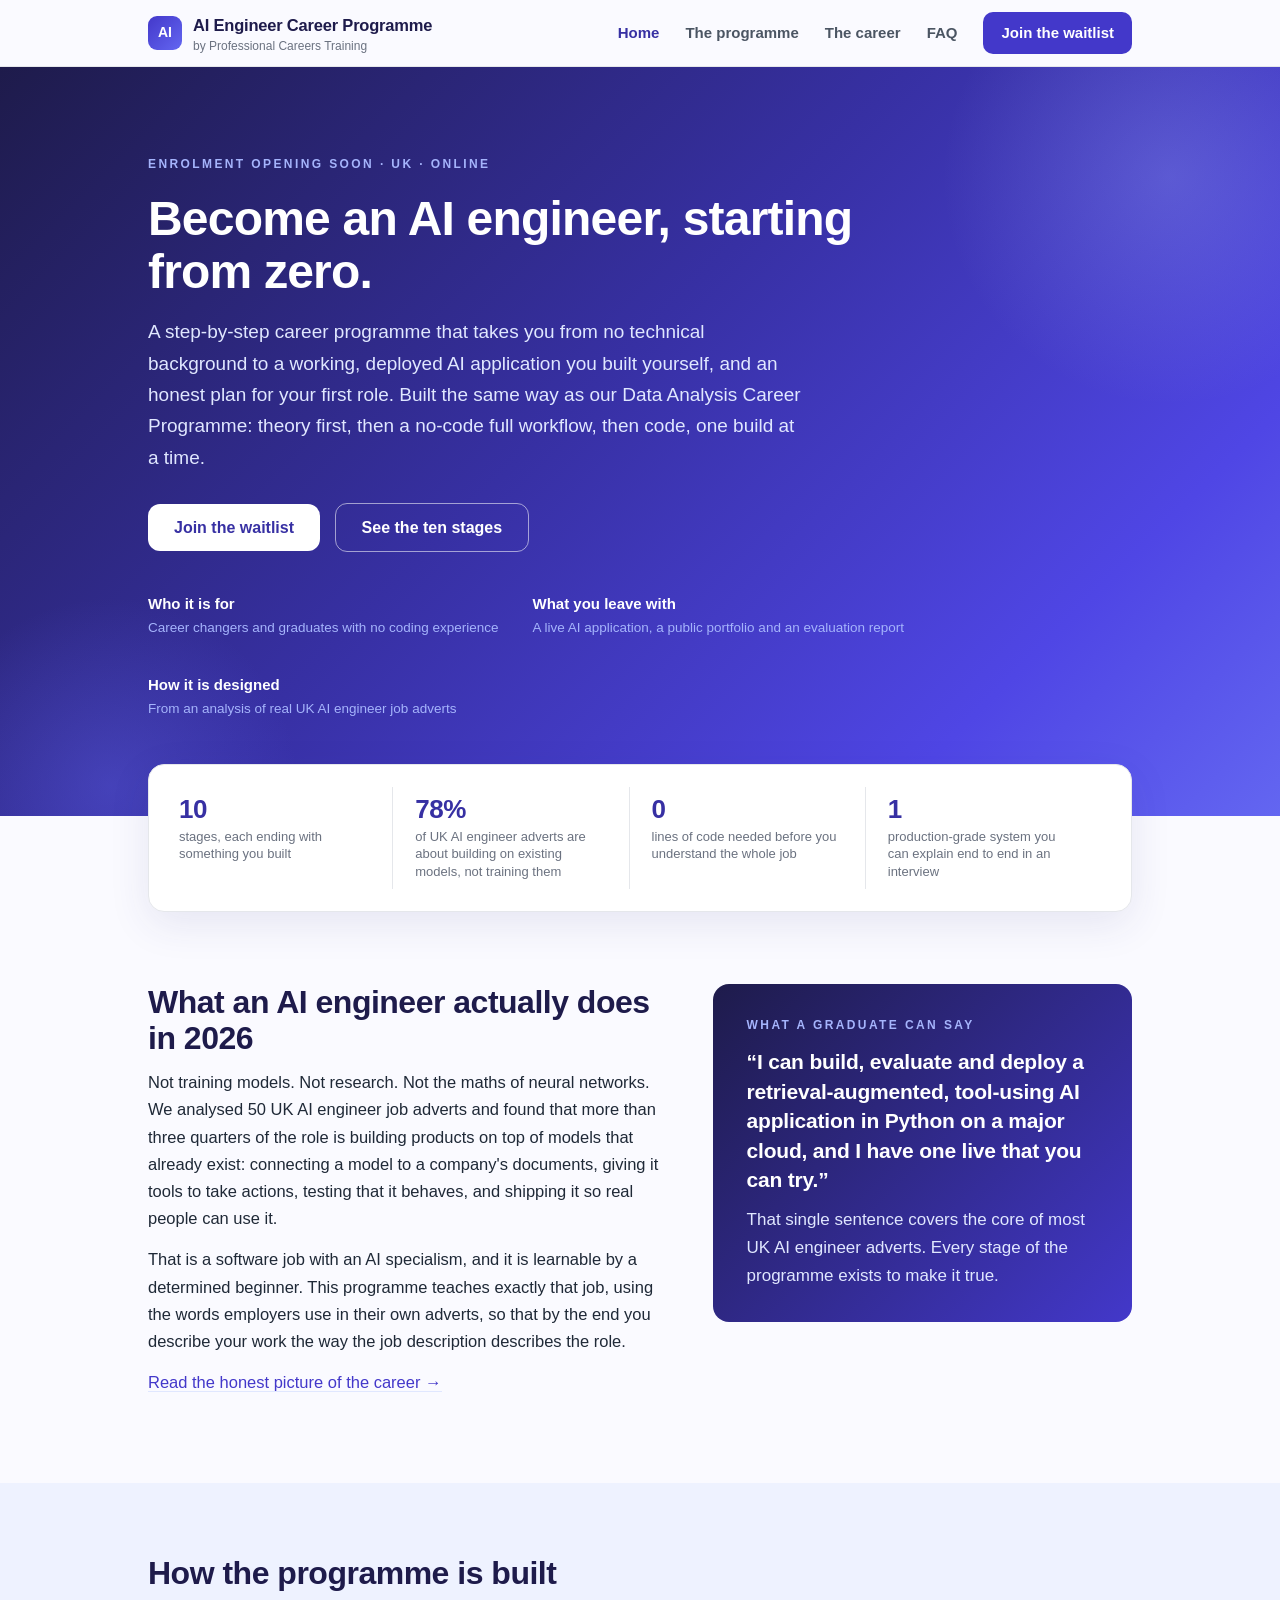
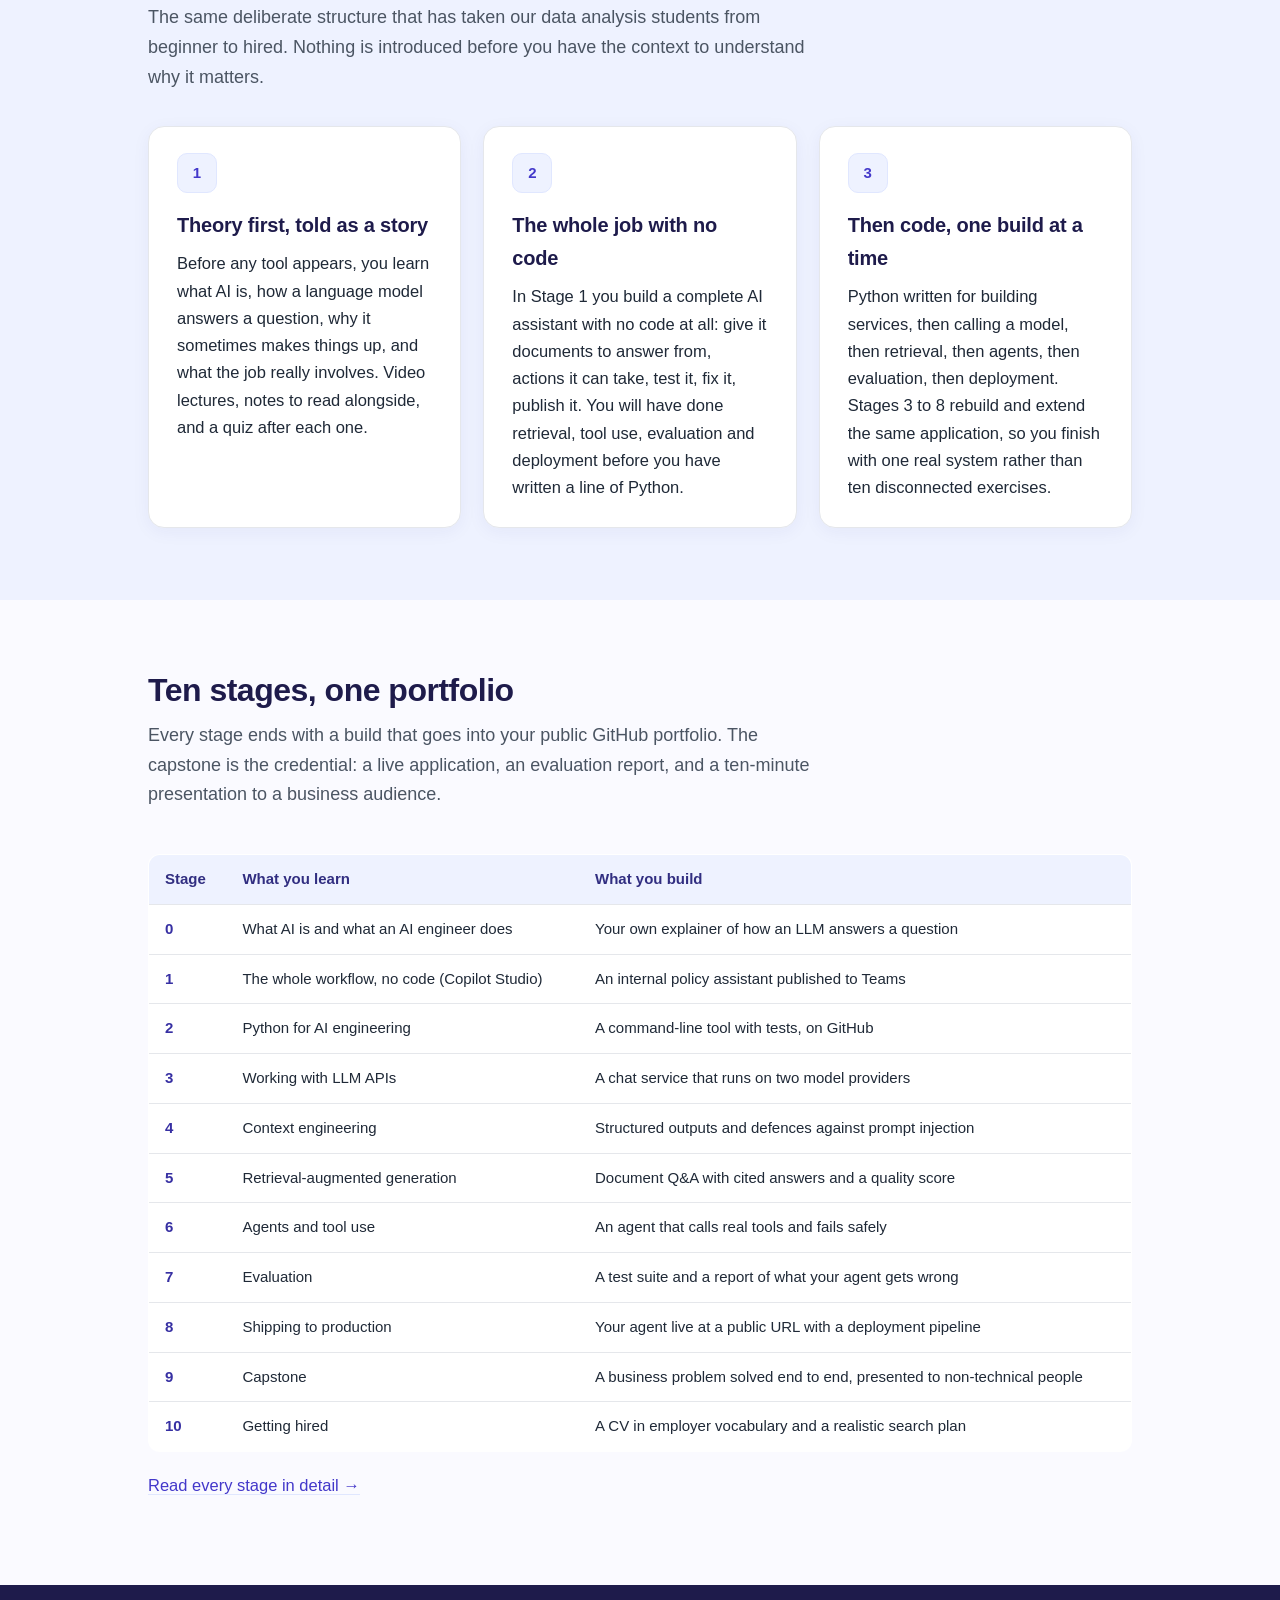
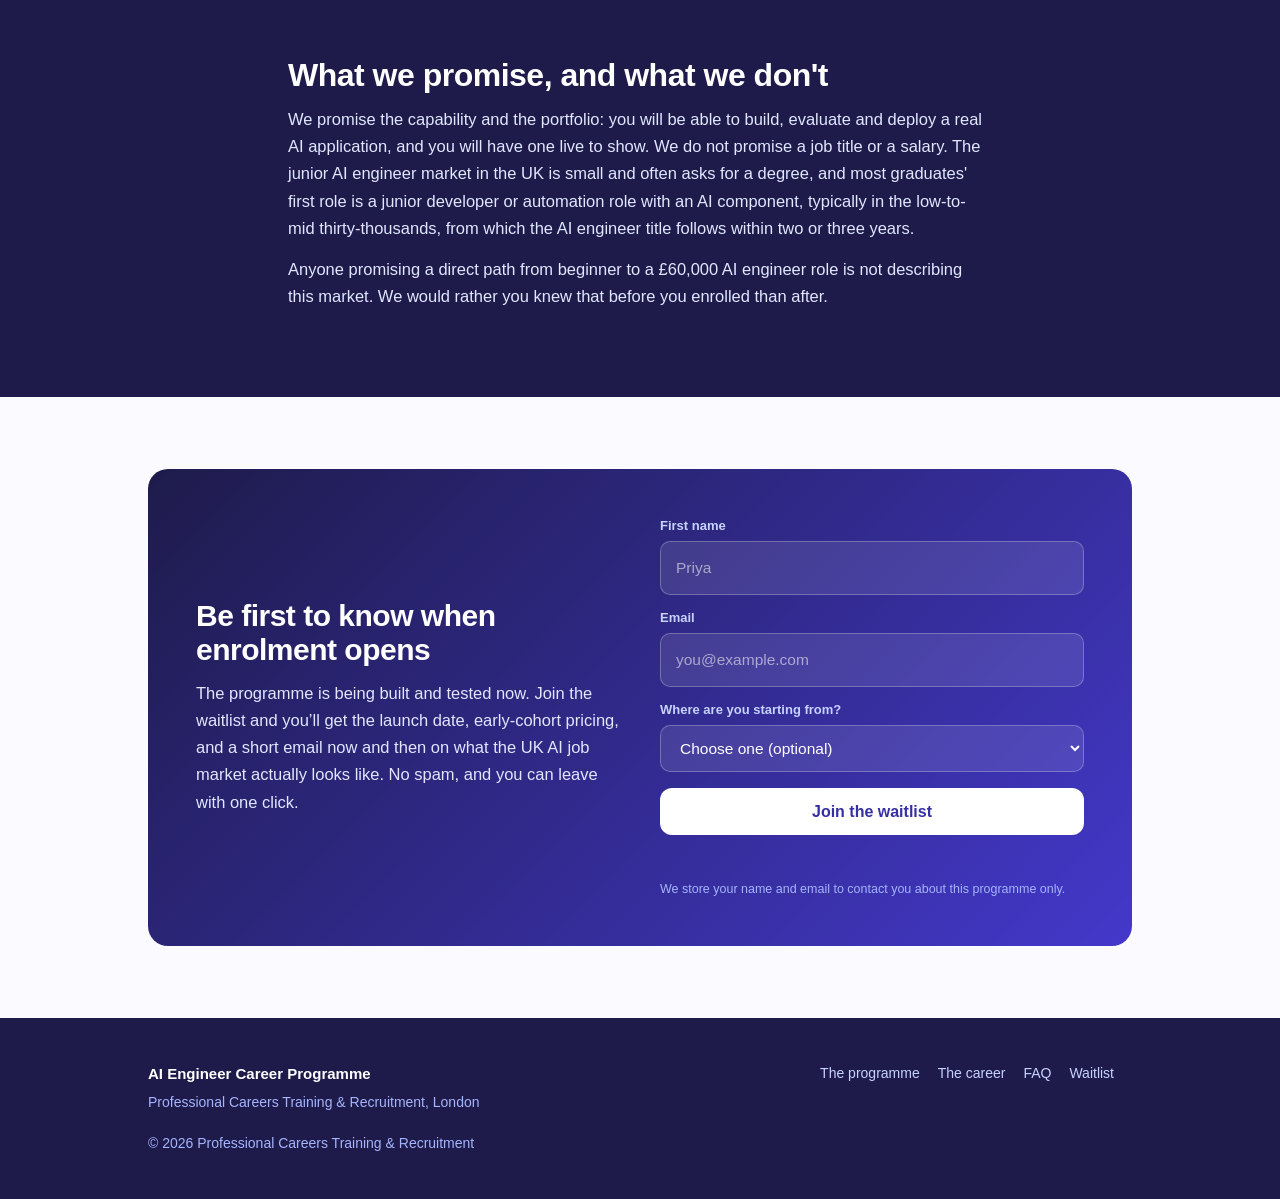
==== index.html @ 94e8b1e7 "Add files via upload" ====
<!DOCTYPE html>
<html lang="en-GB">
<head>
<meta charset="UTF-8">
<meta name="viewport" content="width=device-width, initial-scale=1.0">
<title>AI Engineer Career Programme — from complete beginner to a first AI engineering role</title>
<meta name="description" content="A UK career-change programme that takes you from no technical background to building, evaluating and deploying real AI applications, with honest guidance on landing a first role.">
<meta property="og:title" content="AI Engineer Career Programme — from complete beginner to a first AI engineering role">
<meta property="og:description" content="A UK career-change programme that takes you from no technical background to building, evaluating and deploying real AI applications, with honest guidance on landing a first role.">
<meta property="og:type" content="website">
<link rel="icon" href="/favicon.svg" type="image/svg+xml">
<link rel="stylesheet" href="/styles.css">
</head>
<body>
<header class="nav"><div class="wrap">
  <a class="brand" href="/">
    <span class="mark">AI</span>
    <span>AI Engineer Career Programme<small>by Professional Careers Training</small></span>
  </a>
  <button class="menu-btn" aria-expanded="false" aria-controls="nav-links">Menu</button>
  <nav class="links" id="nav-links">
    <a href="/" aria-current="page">Home</a>
    <a href="/programme" >The programme</a>
    <a href="/career" >The career</a>
    <a href="/faq" >FAQ</a>
    <a class="cta" href="/#waitlist">Join the waitlist</a>
  </nav>
</div></header>

<div class="cover"><div class="wrap">
  <div class="kicker">Enrolment opening soon &middot; UK &middot; Online</div>
  <h1>Become an AI engineer, starting from zero.</h1>
  <p class="sub">A step-by-step career programme that takes you from no technical background to a working, deployed AI application you built yourself, and an honest plan for your first role. Built the same way as our Data Analysis Career Programme: theory first, then a no-code full workflow, then code, one build at a time.</p>
  <a class="btn" href="#waitlist">Join the waitlist</a>
  <a class="btn ghost" href="/programme">See the ten stages</a>
  <div class="meta">
    <div><b>Who it is for</b>Career changers and graduates with no coding experience</div>
    <div><b>What you leave with</b>A live AI application, a public portfolio and an evaluation report</div>
    <div><b>How it is designed</b>From an analysis of real UK AI engineer job adverts</div>
  </div>
</div></div>

<div class="wrap">
  <div class="strip">
    <div class="cell"><div class="v">10</div><div class="l">stages, each ending with something you built</div></div>
    <div class="cell"><div class="v">78%</div><div class="l">of UK AI engineer adverts are about building on existing models, not training them</div></div>
    <div class="cell"><div class="v">0</div><div class="l">lines of code needed before you understand the whole job</div></div>
    <div class="cell"><div class="v">1</div><div class="l">production-grade system you can explain end to end in an interview</div></div>
  </div>
</div>

<section><div class="wrap">
  <div class="split">
    <div>
      <h2>What an AI engineer actually does in 2026</h2>
      <p>Not training models. Not research. Not the maths of neural networks. We analysed 50 UK AI engineer job adverts and found that more than three quarters of the role is building products on top of models that already exist: connecting a model to a company's documents, giving it tools to take actions, testing that it behaves, and shipping it so real people can use it.</p>
      <p>That is a software job with an AI specialism, and it is learnable by a determined beginner. This programme teaches exactly that job, using the words employers use in their own adverts, so that by the end you describe your work the way the job description describes the role.</p>
      <p><a href="/career">Read the honest picture of the career &rarr;</a></p>
    </div>
    <div class="quote">
      <div class="vt">What a graduate can say</div>
      <p class="big">&ldquo;I can build, evaluate and deploy a retrieval-augmented, tool-using AI application in Python on a major cloud, and I have one live that you can try.&rdquo;</p>
      <p>That single sentence covers the core of most UK AI engineer adverts. Every stage of the programme exists to make it true.</p>
    </div>
  </div>
</div></section>

<section class="tint"><div class="wrap">
  <h2>How the programme is built</h2>
  <p class="lede">The same deliberate structure that has taken our data analysis students from beginner to hired. Nothing is introduced before you have the context to understand why it matters.</p>
  <div class="grid c3">
    <div class="card"><div class="ic">1</div><h3>Theory first, told as a story</h3><p>Before any tool appears, you learn what AI is, how a language model answers a question, why it sometimes makes things up, and what the job really involves. Video lectures, notes to read alongside, and a quiz after each one.</p></div>
    <div class="card"><div class="ic">2</div><h3>The whole job with no code</h3><p>In Stage 1 you build a complete AI assistant with no code at all: give it documents to answer from, actions it can take, test it, fix it, publish it. You will have done retrieval, tool use, evaluation and deployment before you have written a line of Python.</p></div>
    <div class="card"><div class="ic">3</div><h3>Then code, one build at a time</h3><p>Python written for building services, then calling a model, then retrieval, then agents, then evaluation, then deployment. Stages 3 to 8 rebuild and extend the same application, so you finish with one real system rather than ten disconnected exercises.</p></div>
  </div>
</div></section>

<section><div class="wrap">
  <h2>Ten stages, one portfolio</h2>
  <p class="lede">Every stage ends with a build that goes into your public GitHub portfolio. The capstone is the credential: a live application, an evaluation report, and a ten-minute presentation to a business audience.</p>
  <div class="tablewrap"><table>
    <tr><th>Stage</th><th>What you learn</th><th>What you build</th></tr>
    <tr><td class="pct">0</td><td>What AI is and what an AI engineer does</td><td>Your own explainer of how an LLM answers a question</td></tr>
    <tr><td class="pct">1</td><td>The whole workflow, no code (Copilot Studio)</td><td>An internal policy assistant published to Teams</td></tr>
    <tr><td class="pct">2</td><td>Python for AI engineering</td><td>A command-line tool with tests, on GitHub</td></tr>
    <tr><td class="pct">3</td><td>Working with LLM APIs</td><td>A chat service that runs on two model providers</td></tr>
    <tr><td class="pct">4</td><td>Context engineering</td><td>Structured outputs and defences against prompt injection</td></tr>
    <tr><td class="pct">5</td><td>Retrieval-augmented generation</td><td>Document Q&amp;A with cited answers and a quality score</td></tr>
    <tr><td class="pct">6</td><td>Agents and tool use</td><td>An agent that calls real tools and fails safely</td></tr>
    <tr><td class="pct">7</td><td>Evaluation</td><td>A test suite and a report of what your agent gets wrong</td></tr>
    <tr><td class="pct">8</td><td>Shipping to production</td><td>Your agent live at a public URL with a deployment pipeline</td></tr>
    <tr><td class="pct">9</td><td>Capstone</td><td>A business problem solved end to end, presented to non-technical people</td></tr>
    <tr><td class="pct">10</td><td>Getting hired</td><td>A CV in employer vocabulary and a realistic search plan</td></tr>
  </table></div>
  <p><a href="/programme">Read every stage in detail &rarr;</a></p>
</div></section>

<section class="dark"><div class="wrap narrow">
  <h2>What we promise, and what we don't</h2>
  <p>We promise the capability and the portfolio: you will be able to build, evaluate and deploy a real AI application, and you will have one live to show. We do not promise a job title or a salary. The junior AI engineer market in the UK is small and often asks for a degree, and most graduates' first role is a junior developer or automation role with an AI component, typically in the low-to-mid thirty-thousands, from which the AI engineer title follows within two or three years.</p>
  <p>Anyone promising a direct path from beginner to a &pound;60,000 AI engineer role is not describing this market. We would rather you knew that before you enrolled than after.</p>
</div></section>

<section id="waitlist"><div class="wrap">
  <div class="waitlist">
    <div>
      <h2>Be first to know when enrolment opens</h2>
      <p>The programme is being built and tested now. Join the waitlist and you’ll get the launch date, early-cohort pricing, and a short email now and then on what the UK AI job market actually looks like. No spam, and you can leave with one click.</p>
    </div>
    <form class="form" id="waitlist-form" novalidate>
      <div class="hp" aria-hidden="true"><input type="text" name="website" tabindex="-1" autocomplete="off"></div>
      <div><label for="wl-name">First name</label><input id="wl-name" name="first_name" type="text" placeholder="Priya" autocomplete="given-name" required></div>
      <div><label for="wl-email">Email</label><input id="wl-email" name="email" type="email" placeholder="you@example.com" autocomplete="email" required></div>
      <div><label for="wl-bg">Where are you starting from?</label>
        <select id="wl-bg" name="background">
          <option value="">Choose one (optional)</option>
          <option>No technical background</option>
          <option>Some Excel or data experience</option>
          <option>Data analyst or similar</option>
          <option>Software developer</option>
          <option>Student or recent graduate</option>
          <option>Other</option>
        </select>
      </div>
      <button class="btn" type="submit">Join the waitlist</button>
      <div class="msg" role="status" aria-live="polite"></div>
      <div class="fine">We store your name and email to contact you about this programme only.</div>
    </form>
  </div>
</div></section>
<footer><div class="wrap">
  <div><b>AI Engineer Career Programme</b>Professional Careers Training &amp; Recruitment, London</div>
  <div><a href="/programme">The programme</a><a href="/career">The career</a><a href="/faq">FAQ</a><a href="/#waitlist">Waitlist</a></div>
  <div>&copy; 2026 Professional Careers Training &amp; Recruitment</div>
</div></footer>
<script src="/app.js"></script>
</body>
</html>
---- styles.css ----
:root{
  --indigo-950:#1e1b4b; --indigo-900:#312e81; --indigo-800:#3730a3; --indigo-700:#4338ca;
  --indigo-600:#4f46e5; --indigo-500:#6366f1; --indigo-400:#818cf8; --indigo-300:#a5b4fc;
  --indigo-100:#e0e7ff; --indigo-50:#eef2ff;
  --ink:#1f2937; --ink-soft:#4b5563; --ink-faint:#6b7280;
  --bg:#fafaff; --card:#ffffff; --line:#e5e7eb;
  --amber:#b45309; --amber-bg:#fef3c7; --green:#15803d; --green-bg:#dcfce7; --red:#b91c1c; --red-bg:#fee2e2;
}
*{box-sizing:border-box;margin:0;padding:0}
html{scroll-behavior:smooth;-webkit-text-size-adjust:100%}
body{font-family:'Segoe UI',-apple-system,BlinkMacSystemFont,'Inter',Roboto,Helvetica,Arial,sans-serif;color:var(--ink);background:var(--bg);line-height:1.65;font-size:16.5px}
.wrap{max-width:1040px;margin:0 auto;padding:0 28px}
.narrow{max-width:760px}
a{color:var(--indigo-700);text-decoration:none;border-bottom:1px solid var(--indigo-100)}
a:hover{border-bottom-color:var(--indigo-500)}
:focus-visible{outline:3px solid var(--indigo-400);outline-offset:3px;border-radius:4px}
img{max-width:100%}
p{margin-bottom:14px}
strong{font-weight:700;color:var(--indigo-950)}

/* nav */
.nav{position:sticky;top:0;z-index:20;background:rgba(250,250,255,.92);backdrop-filter:blur(10px);border-bottom:1px solid var(--line)}
.nav .wrap{display:flex;align-items:center;justify-content:space-between;height:66px}
.brand{display:flex;align-items:center;gap:11px;border:none;font-weight:800;color:var(--indigo-950);font-size:16.5px;letter-spacing:-.2px}
.brand .mark{width:34px;height:34px;border-radius:9px;background:linear-gradient(135deg,var(--indigo-700),var(--indigo-500));color:#fff;display:flex;align-items:center;justify-content:center;font-weight:800;font-size:14px;letter-spacing:0}
.brand small{display:block;font-weight:500;color:var(--ink-faint);font-size:12px;letter-spacing:0;line-height:1.2}
.links{display:flex;gap:26px;align-items:center}
.links a{border:none;font-weight:600;font-size:15px;color:var(--ink-soft);padding:6px 0}
.links a:hover,.links a[aria-current]{color:var(--indigo-800)}
.links a.cta{background:var(--indigo-700);color:#fff;padding:9px 18px;border-radius:10px}
.links a.cta:hover{background:var(--indigo-800)}
.menu-btn{display:none;background:none;border:1px solid var(--line);border-radius:8px;padding:8px 10px;font:inherit;font-weight:600;color:var(--indigo-900);cursor:pointer}

/* hero / cover */
.cover{background:linear-gradient(135deg,var(--indigo-950) 0%,var(--indigo-800) 45%,var(--indigo-600) 80%,var(--indigo-500) 100%);color:#fff;padding:88px 0 96px;position:relative;overflow:hidden}
.cover::after{content:"";position:absolute;top:-120px;right:-120px;width:460px;height:460px;border-radius:50%;background:radial-gradient(circle,rgba(165,180,252,.25),transparent 70%)}
.cover::before{content:"";position:absolute;bottom:-160px;left:-80px;width:380px;height:380px;border-radius:50%;background:radial-gradient(circle,rgba(99,102,241,.35),transparent 70%)}
.cover .wrap{position:relative;z-index:1}
.cover .kicker{letter-spacing:.2em;text-transform:uppercase;font-size:12px;color:var(--indigo-300);font-weight:600;margin-bottom:18px}
.cover h1{font-size:48px;line-height:1.1;font-weight:800;max-width:760px;margin-bottom:18px;letter-spacing:-.8px}
.cover .sub{font-size:19px;color:var(--indigo-100);max-width:660px;font-weight:400;margin-bottom:30px}
.cover.short{padding:64px 0 72px}
.cover.short h1{font-size:40px}
.btn{display:inline-block;border:none;font-weight:700;font-size:16px;padding:14px 26px;border-radius:12px;background:#fff;color:var(--indigo-800);cursor:pointer;font-family:inherit;line-height:1.2;transition:transform .12s ease}
.btn:hover{transform:translateY(-1px);border:none}
.btn.primary{background:var(--indigo-700);color:#fff}
.btn.primary:hover{background:var(--indigo-800)}
.btn.ghost{background:transparent;color:#fff;border:1.5px solid rgba(255,255,255,.55);margin-left:10px}
.btn.ghost:hover{border-color:#fff}
.cover .meta{display:flex;gap:34px;flex-wrap:wrap;font-size:13.5px;color:var(--indigo-300);margin-top:40px}
.cover .meta b{color:#fff;font-weight:600;display:block;font-size:15px}

/* stat strip */
.strip{background:var(--card);border:1px solid var(--line);border-radius:16px;padding:22px 30px;margin:-52px auto 0;position:relative;z-index:2;box-shadow:0 12px 40px rgba(49,46,129,.10);display:flex;flex-wrap:wrap}
.strip .cell{padding:8px 22px;border-left:1px solid var(--line);flex:1;min-width:150px}
.strip .cell:first-child{border-left:none;padding-left:0}
.strip .v{font-size:26px;font-weight:800;color:var(--indigo-800);letter-spacing:-.5px;line-height:1.1}
.strip .l{font-size:13px;color:var(--ink-faint);margin-top:4px;line-height:1.35}

/* sections */
section{padding:72px 0}
section.tint{background:var(--indigo-50)}
section.dark{background:var(--indigo-950);color:var(--indigo-100)}
section.dark h2{color:#fff}
section.dark p{color:var(--indigo-100)}
h2{font-size:32px;font-weight:800;color:var(--indigo-950);letter-spacing:-.5px;line-height:1.15;margin-bottom:12px;max-width:720px}
h3{font-size:20px;font-weight:800;color:var(--indigo-950);letter-spacing:-.2px;margin-bottom:8px}
p.lede{color:var(--ink-soft);font-size:18px;margin-bottom:34px;max-width:680px}
.grid{display:grid;gap:22px}
.grid.c2{grid-template-columns:repeat(2,1fr)}
.grid.c3{grid-template-columns:repeat(3,1fr)}
.card{background:var(--card);border:1px solid var(--line);border-radius:16px;padding:26px 28px;box-shadow:0 4px 18px rgba(49,46,129,.05)}
.card p:last-child{margin-bottom:0}
.card .ic{width:40px;height:40px;border-radius:10px;background:var(--indigo-50);border:1px solid var(--indigo-100);color:var(--indigo-700);display:flex;align-items:center;justify-content:center;font-weight:800;margin-bottom:16px;font-size:15px}
ul.plain{list-style:none}
ul.plain li{position:relative;padding-left:26px;margin-bottom:9px}
ul.plain li::before{content:"";position:absolute;left:0;top:10px;width:14px;height:14px;border-radius:50%;background:var(--indigo-500);border:3px solid var(--indigo-100)}

/* two-column intro */
.split{display:grid;grid-template-columns:1.1fr .9fr;gap:52px;align-items:start}
.quote{background:linear-gradient(135deg,var(--indigo-950),var(--indigo-700));color:#fff;border-radius:16px;padding:32px 34px}
.quote .vt{font-size:12px;letter-spacing:.2em;text-transform:uppercase;color:var(--indigo-300);font-weight:700;margin-bottom:12px}
.quote p{color:var(--indigo-100);font-size:17px;margin-bottom:12px}
.quote p.big{color:#fff;font-size:21px;font-weight:700;line-height:1.4;letter-spacing:-.2px}
.quote p:last-child{margin-bottom:0}

/* journey */
.journey{position:relative;padding-left:34px;margin-top:10px}
.journey::before{content:"";position:absolute;left:13px;top:8px;bottom:8px;width:3px;border-radius:3px;background:linear-gradient(180deg,var(--indigo-300),var(--indigo-700))}
.module{position:relative;background:var(--card);border:1px solid var(--line);border-radius:16px;padding:28px 32px;margin-bottom:24px;box-shadow:0 4px 18px rgba(49,46,129,.05)}
.module::before{content:"";position:absolute;left:-27px;top:34px;width:15px;height:15px;border-radius:50%;background:var(--indigo-500);border:3px solid var(--indigo-100)}
.module .head{display:flex;align-items:flex-start;gap:16px;margin-bottom:10px;flex-wrap:wrap}
.module .num{background:linear-gradient(135deg,var(--indigo-700),var(--indigo-500));color:#fff;font-weight:800;font-size:17px;width:44px;height:44px;border-radius:12px;display:flex;align-items:center;justify-content:center;flex-shrink:0}
.module h3{font-size:22px;font-weight:800;letter-spacing:-.3px;color:var(--indigo-950);line-height:1.25;flex:1;min-width:220px;margin:0}
.module h3 .tag{display:block;font-size:12.5px;font-weight:700;letter-spacing:.1em;text-transform:uppercase;color:var(--indigo-500);margin-bottom:3px}
.chip{display:inline-block;font-size:12px;font-weight:700;color:var(--indigo-700);background:var(--indigo-50);border:1px solid var(--indigo-100);border-radius:20px;padding:4px 13px;white-space:nowrap;margin-top:6px}
.chip.flag{background:var(--indigo-700);color:#fff;border-color:var(--indigo-700)}
.module p{margin-bottom:12px}
.module ul{margin:0 0 12px 20px}
.module li{margin-bottom:4px}
.build{border-radius:11px;padding:13px 18px;margin-top:12px;border-left:4px solid var(--green);background:var(--green-bg);font-size:15px}
.build .nt{font-size:11.5px;font-weight:800;letter-spacing:.12em;text-transform:uppercase;color:var(--green);margin-bottom:3px}
.build p{margin:0;color:var(--ink-soft)}
.note{border-radius:11px;padding:16px 20px;border-left:4px solid var(--indigo-600);background:var(--indigo-50);font-size:15.5px}
.note.warn{border-color:var(--amber);background:var(--amber-bg)}
.note .nt{font-size:11.5px;font-weight:800;letter-spacing:.12em;text-transform:uppercase;color:var(--indigo-700);margin-bottom:4px}
.note.warn .nt{color:var(--amber)}
.note p{margin:0;color:var(--ink-soft)}

/* tables */
table{width:100%;border-collapse:collapse;font-size:15px;margin:10px 0 20px;background:var(--card);border:1px solid var(--line);border-radius:12px;overflow:hidden}
th{text-align:left;background:var(--indigo-50);color:var(--indigo-900);font-weight:700;padding:12px 16px;border-bottom:1px solid var(--line)}
td{padding:12px 16px;border-bottom:1px solid var(--line);vertical-align:top}
tr:last-child td{border-bottom:none}
td.pct{white-space:nowrap;color:var(--indigo-800);font-weight:700}
.tablewrap{overflow-x:auto}

/* faq */
details{background:var(--card);border:1px solid var(--line);border-radius:14px;margin-bottom:12px;padding:0 24px}
summary{cursor:pointer;font-weight:700;color:var(--indigo-950);padding:18px 0;list-style:none;display:flex;justify-content:space-between;gap:16px;font-size:17px}
summary::-webkit-details-marker{display:none}
summary::after{content:"+";color:var(--indigo-500);font-weight:800;font-size:22px;line-height:1}
details[open] summary::after{content:"–"}
details .body{padding:0 0 20px;color:var(--ink-soft)}
details .body p:last-child{margin-bottom:0}

/* waitlist */
.waitlist{background:linear-gradient(135deg,var(--indigo-950),var(--indigo-700));color:#fff;border-radius:20px;padding:46px 48px;display:grid;grid-template-columns:1fr 1fr;gap:40px;align-items:center}
.waitlist h2{color:#fff;font-size:30px}
.waitlist p{color:var(--indigo-100);margin-bottom:0}
.form{display:grid;gap:12px}
.form label{font-size:13px;font-weight:700;color:var(--indigo-200,#c7d2fe);display:block;margin-bottom:5px}
.form input,.form select{width:100%;padding:13px 15px;border-radius:10px;border:1px solid rgba(255,255,255,.25);background:rgba(255,255,255,.1);color:#fff;font:inherit;font-size:15.5px}
.form input::placeholder{color:rgba(255,255,255,.55)}
.form select option{color:var(--ink)}
.form input:focus,.form select:focus{outline:2px solid #fff;outline-offset:1px;background:rgba(255,255,255,.16)}
.form .btn{margin-top:4px;width:100%}
.form .msg{font-size:14px;min-height:20px;color:var(--indigo-100)}
.form .msg.ok{color:#bbf7d0;font-weight:600}
.form .msg.err{color:#fecaca;font-weight:600}
.form .fine{font-size:12.5px;color:var(--indigo-300)}
.hp{position:absolute;left:-9999px;opacity:0;height:0;width:0}

/* footer */
footer{background:var(--indigo-950);color:var(--indigo-300);padding:44px 0;font-size:14px}
footer .wrap{display:flex;justify-content:space-between;flex-wrap:wrap;gap:18px;align-items:flex-start}
footer b{color:#fff;display:block;margin-bottom:4px;font-size:15px}
footer a{color:var(--indigo-200,#c7d2fe);border:none;margin-right:18px}
footer a:hover{color:#fff}

@media (max-width:860px){
  .grid.c2,.grid.c3,.split,.waitlist{grid-template-columns:1fr}
  .cover h1{font-size:36px}
  .cover.short h1{font-size:32px}
  .cover{padding:64px 0 76px}
  section{padding:54px 0}
  h2{font-size:27px}
  .journey{padding-left:0}
  .journey::before,.module::before{display:none}
  .module{padding:22px 22px}
  .waitlist{padding:34px 26px}
  .strip{padding:16px 20px}
  .strip .cell{min-width:45%;padding:10px 14px}
  .strip .cell:first-child{padding-left:14px}
  .links{display:none;position:absolute;top:66px;left:0;right:0;background:#fff;flex-direction:column;align-items:stretch;gap:0;border-bottom:1px solid var(--line);padding:8px 28px 16px}
  .links.open{display:flex}
  .links a{padding:12px 0;border-bottom:1px solid var(--line)}
  .links a.cta{margin-top:12px;text-align:center;border:none}
  .menu-btn{display:block}
  .btn.ghost{margin-left:0;margin-top:10px}
}
@media (prefers-reduced-motion:reduce){html{scroll-behavior:auto}.btn{transition:none}}
@media (max-width:860px){.brand{font-size:14.5px}.brand small{display:none}.nav .wrap{height:60px}.links{top:60px}}
.cover .meta{max-width:820px}
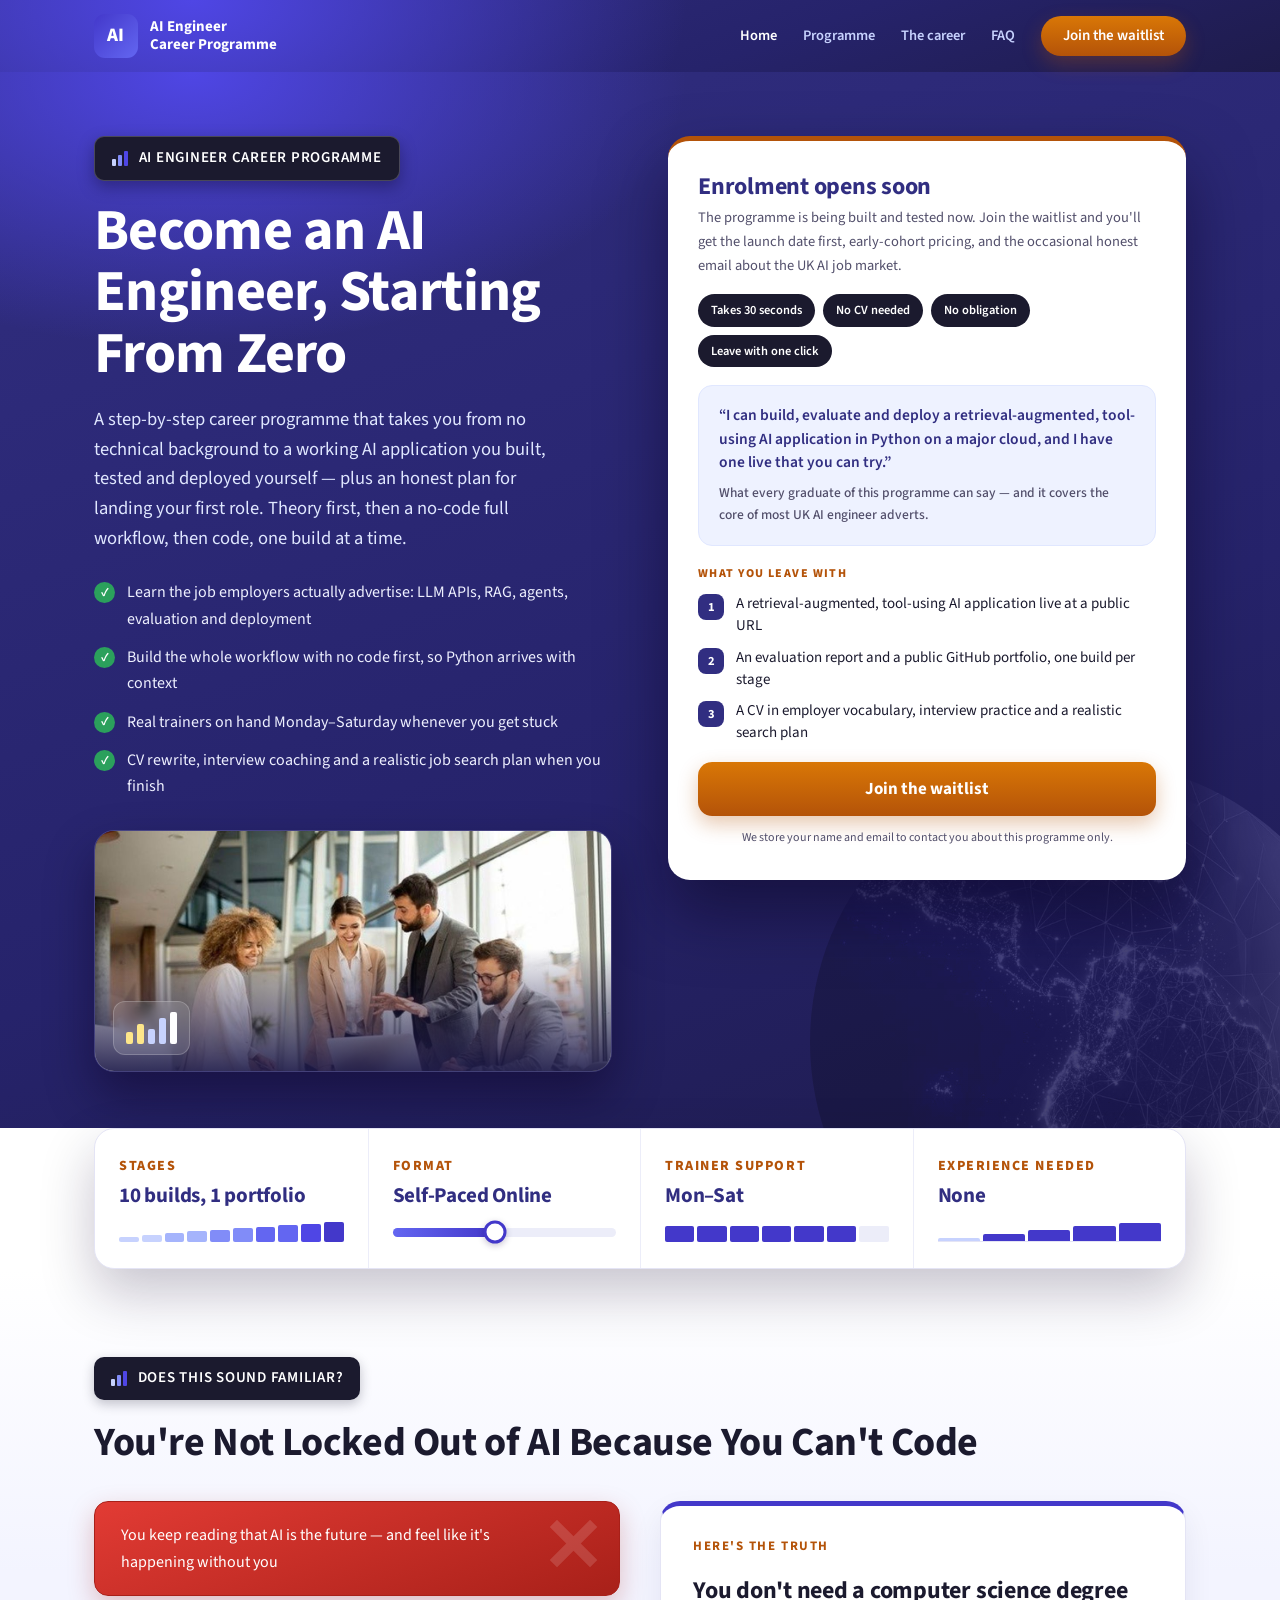
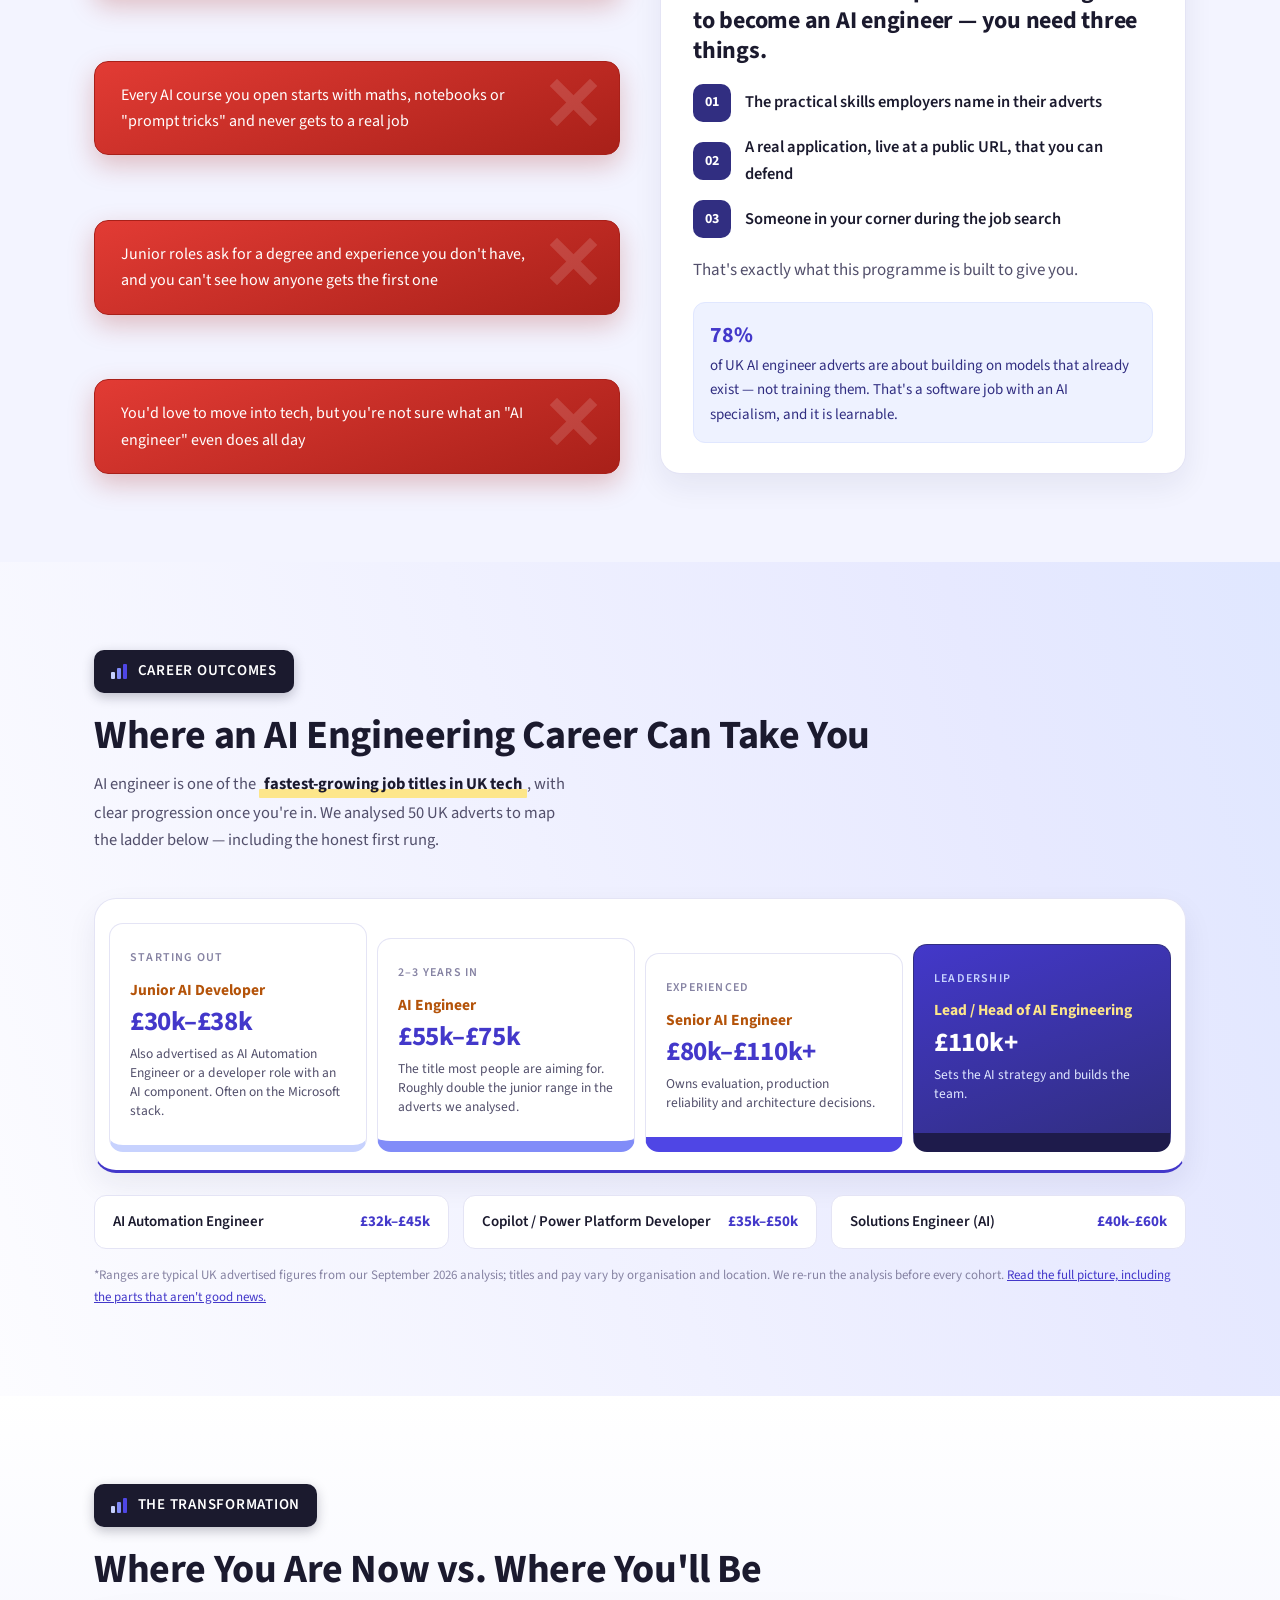
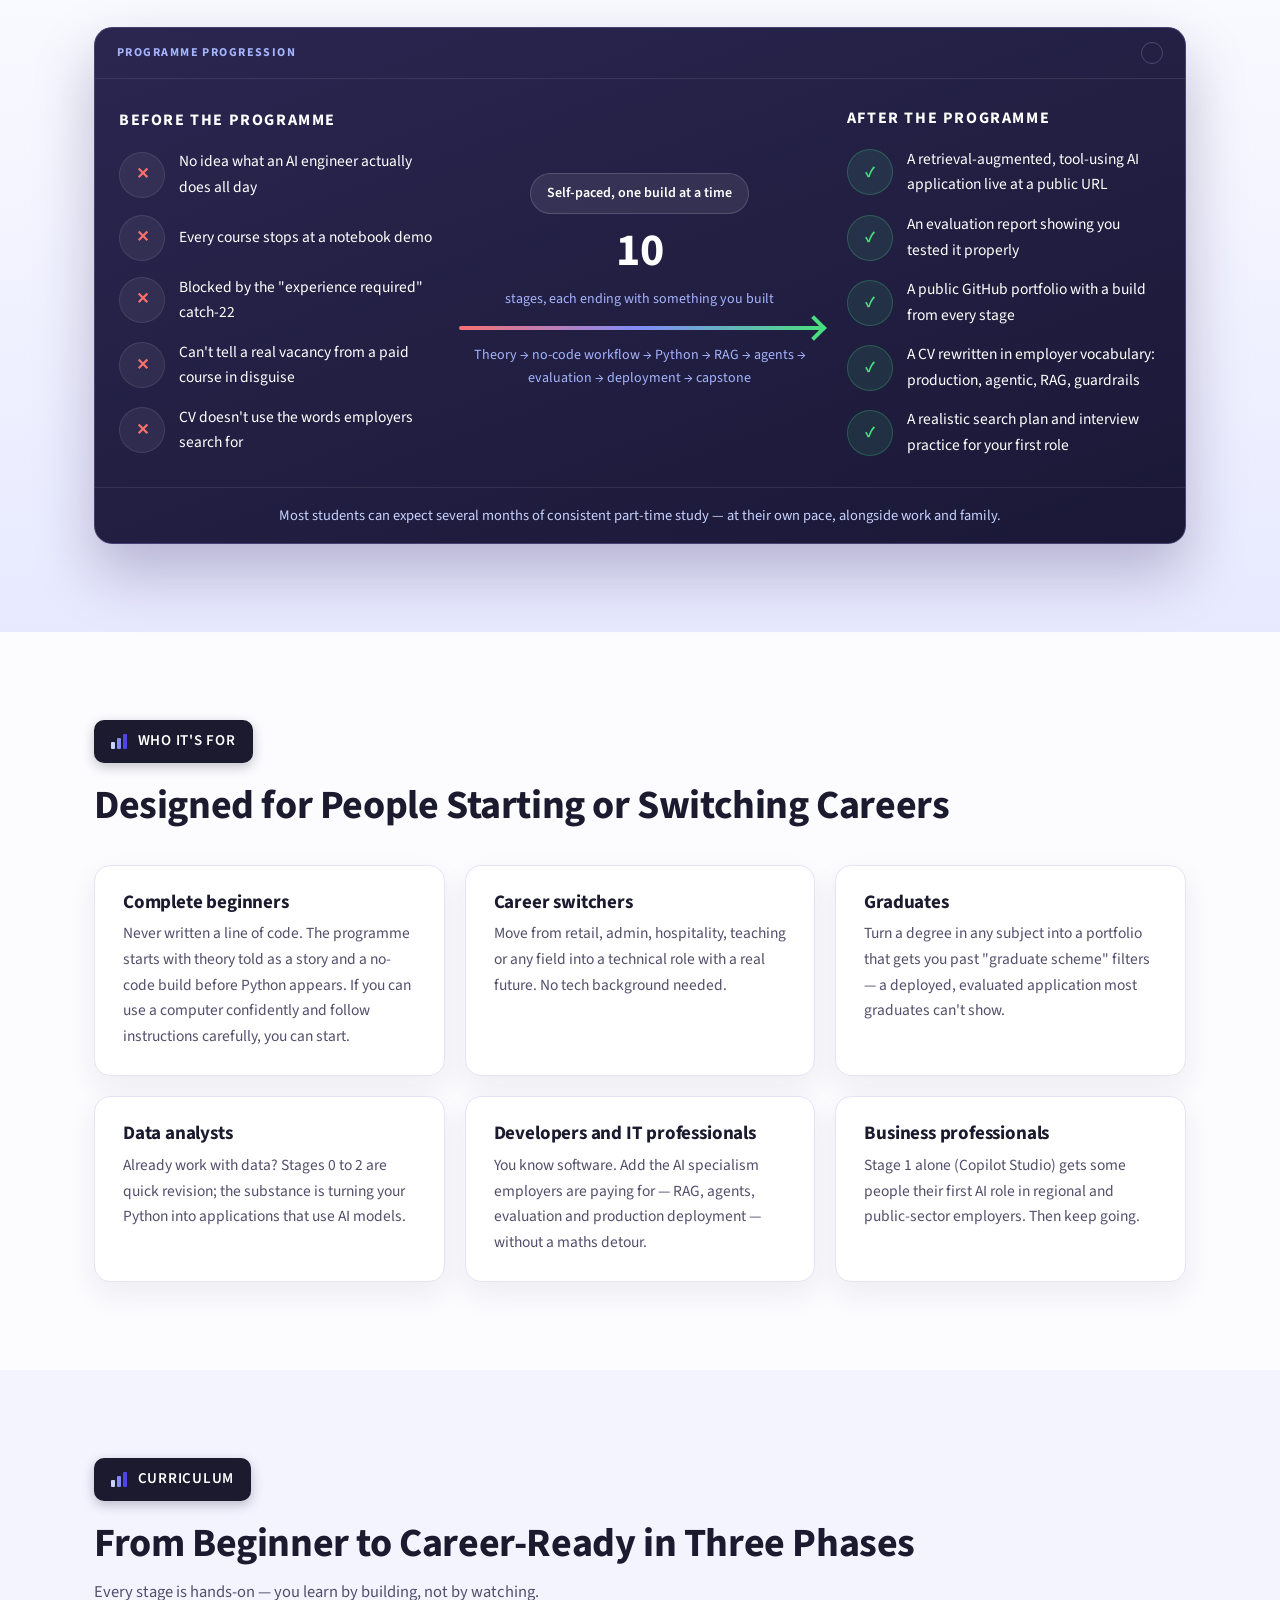
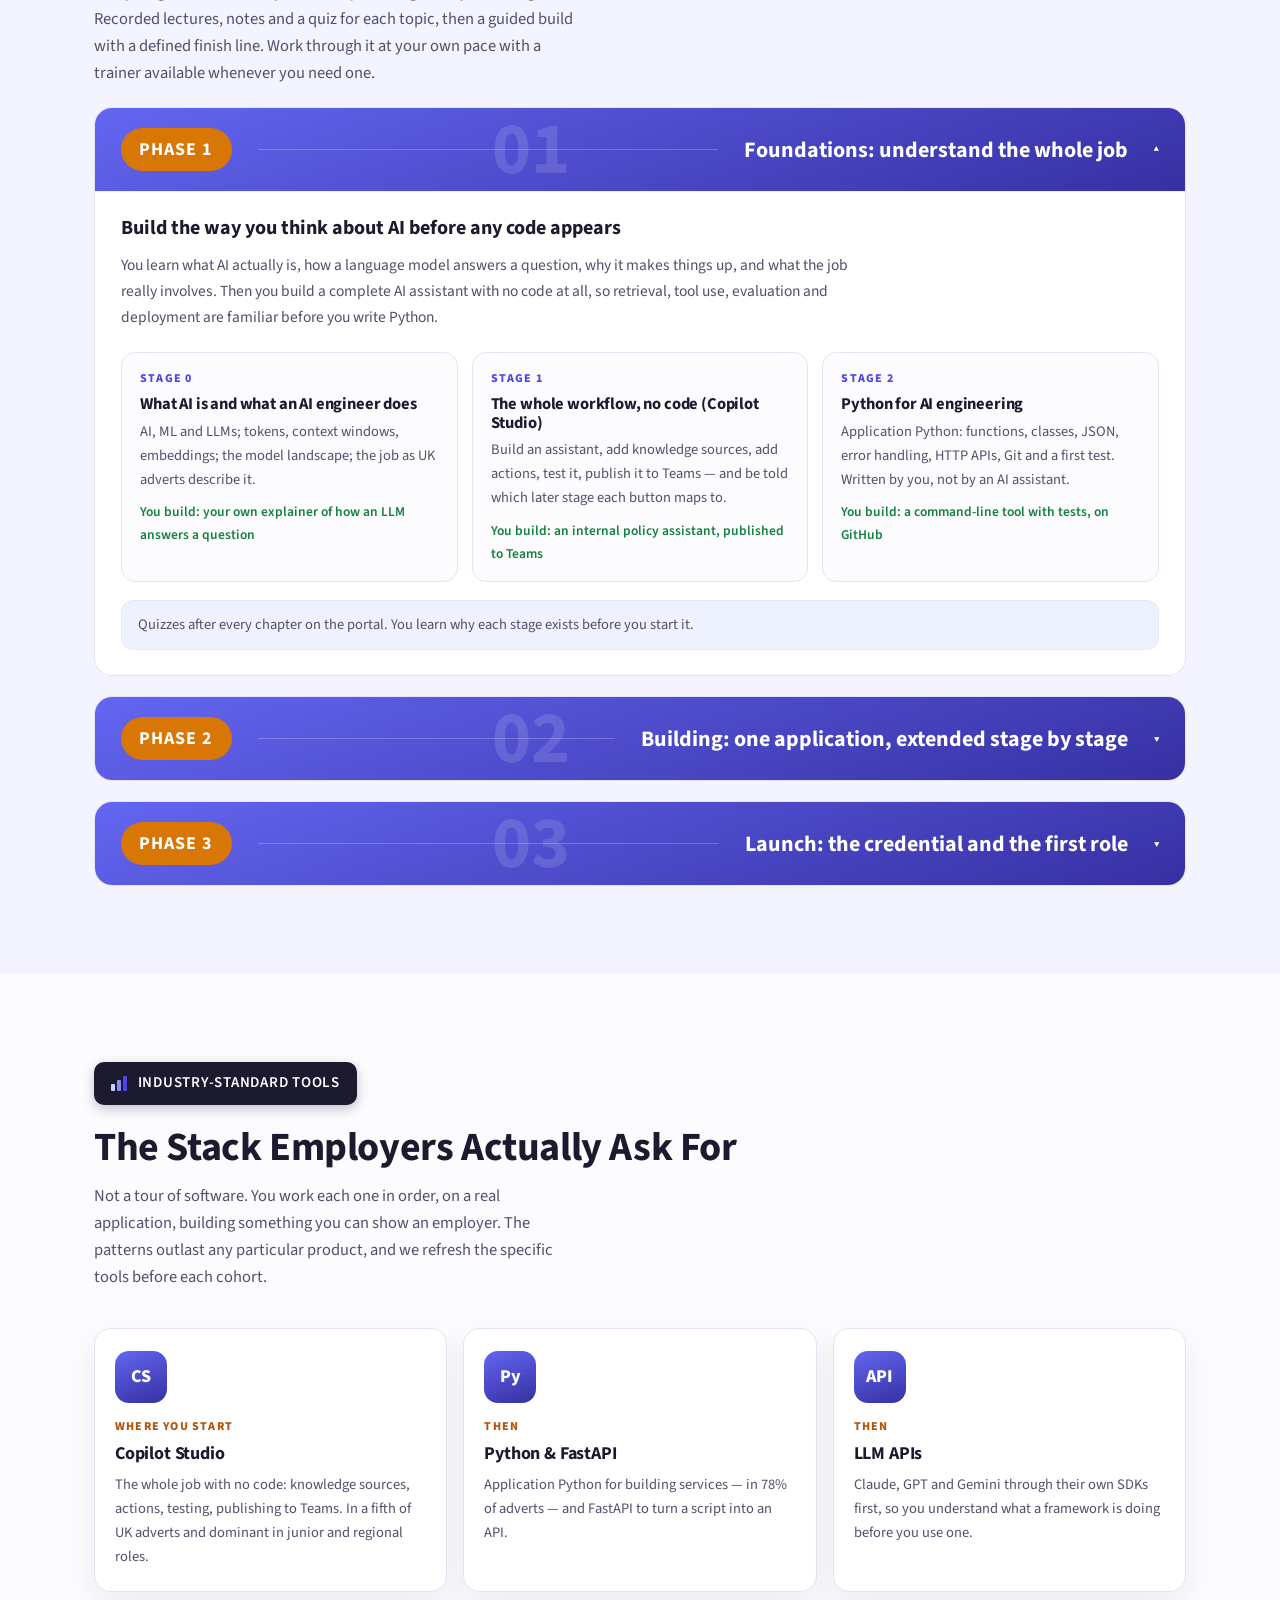
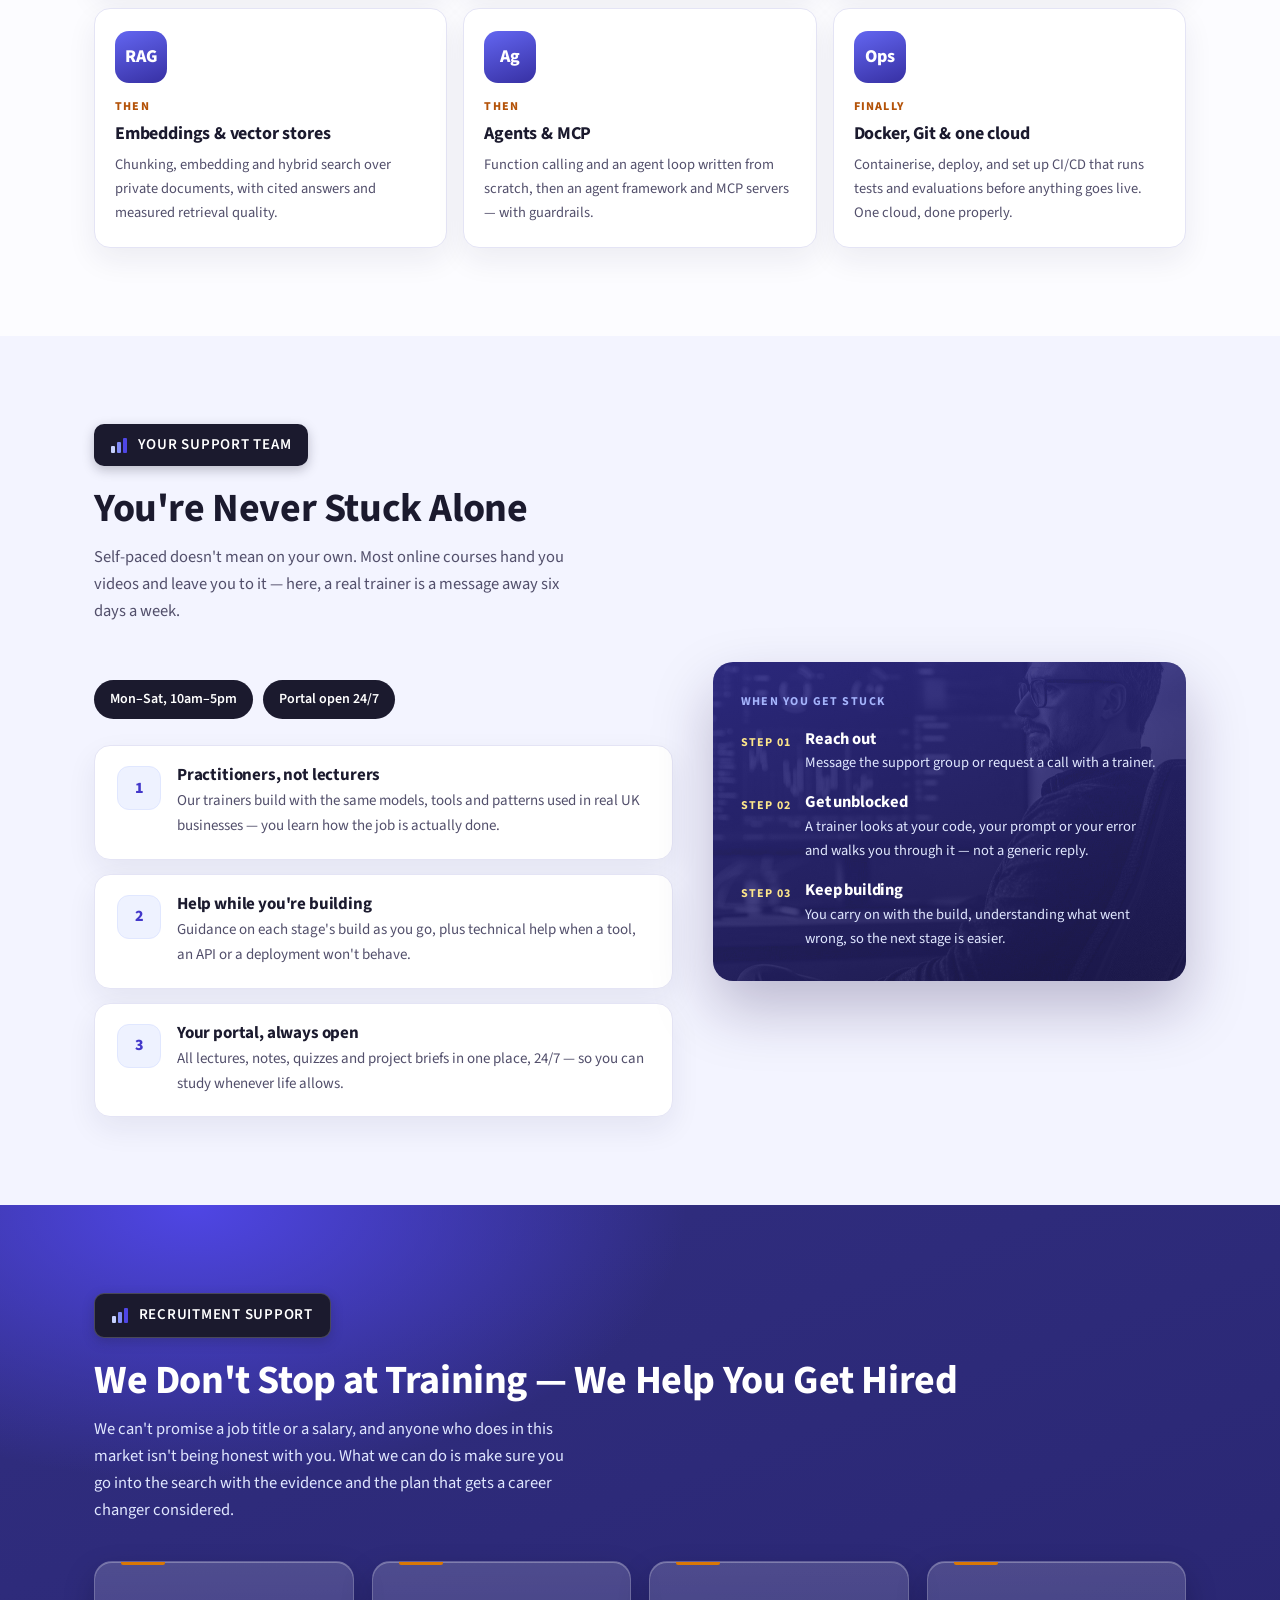
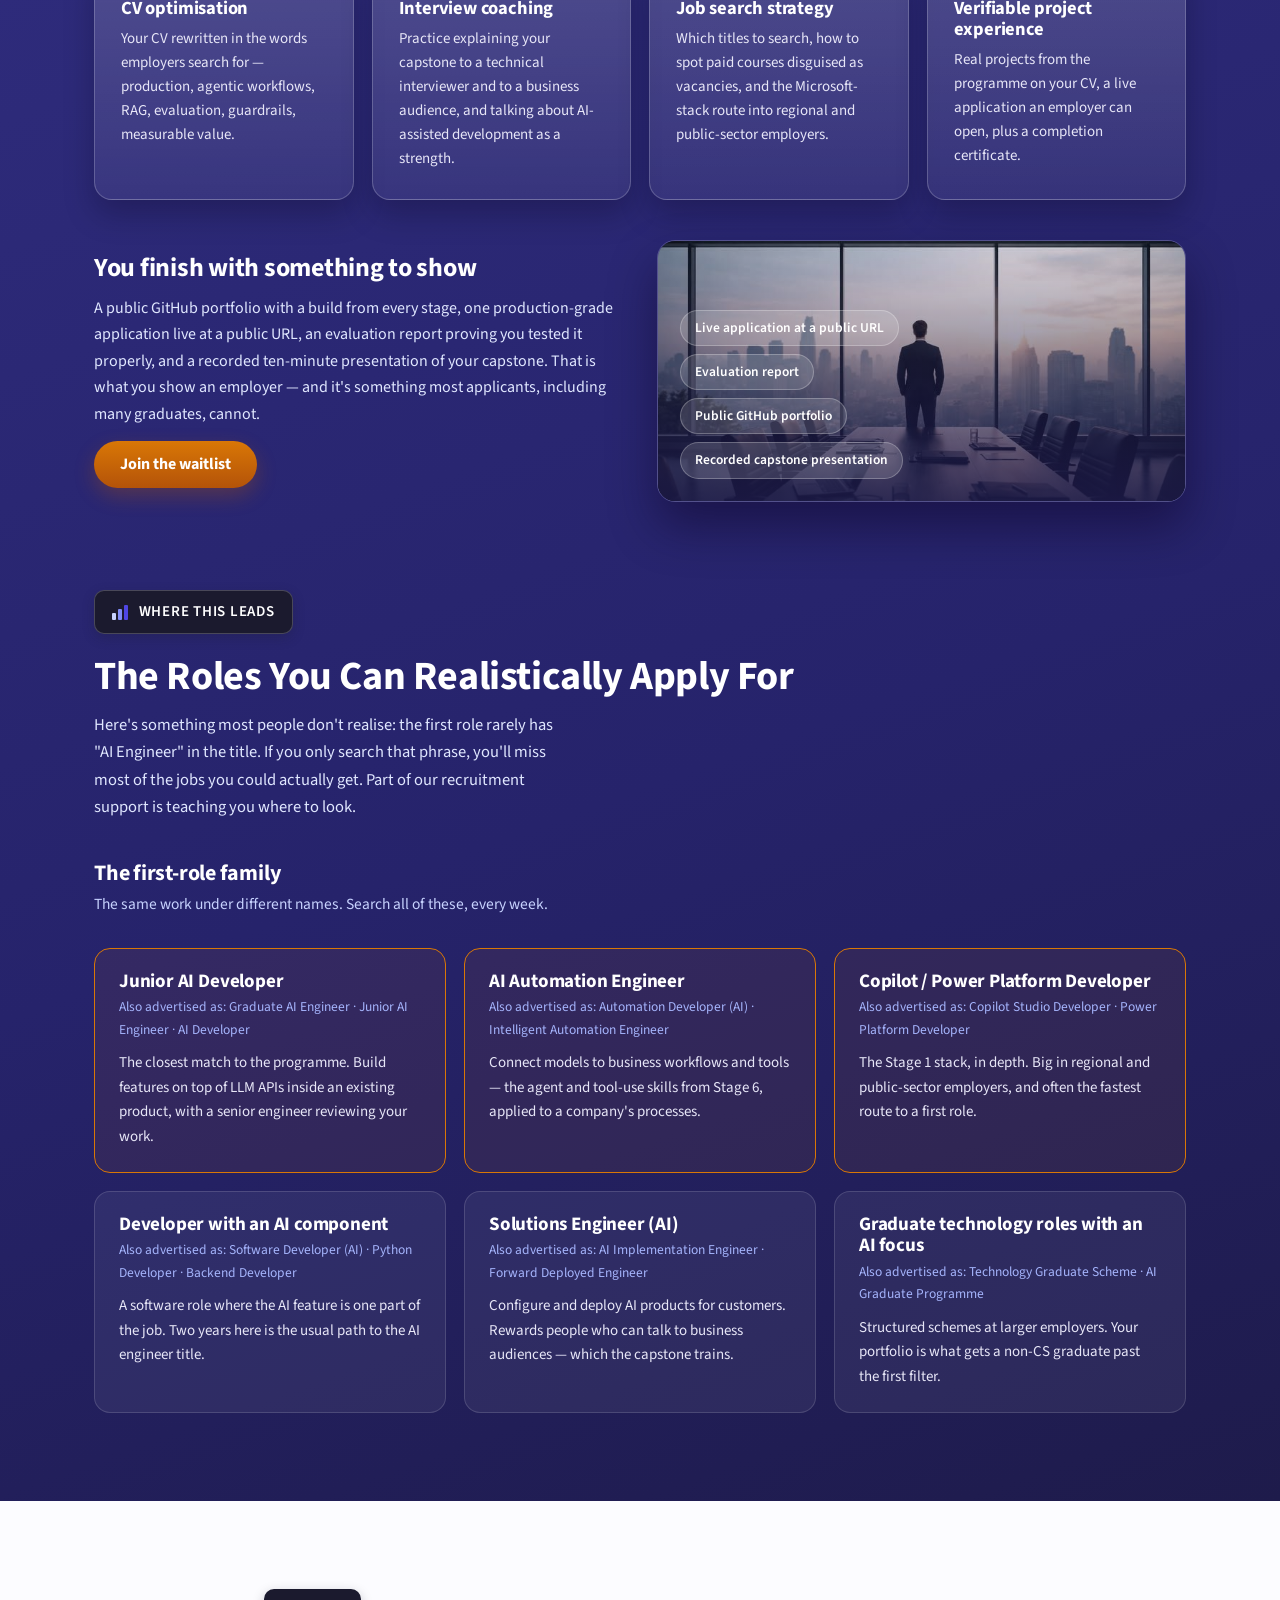
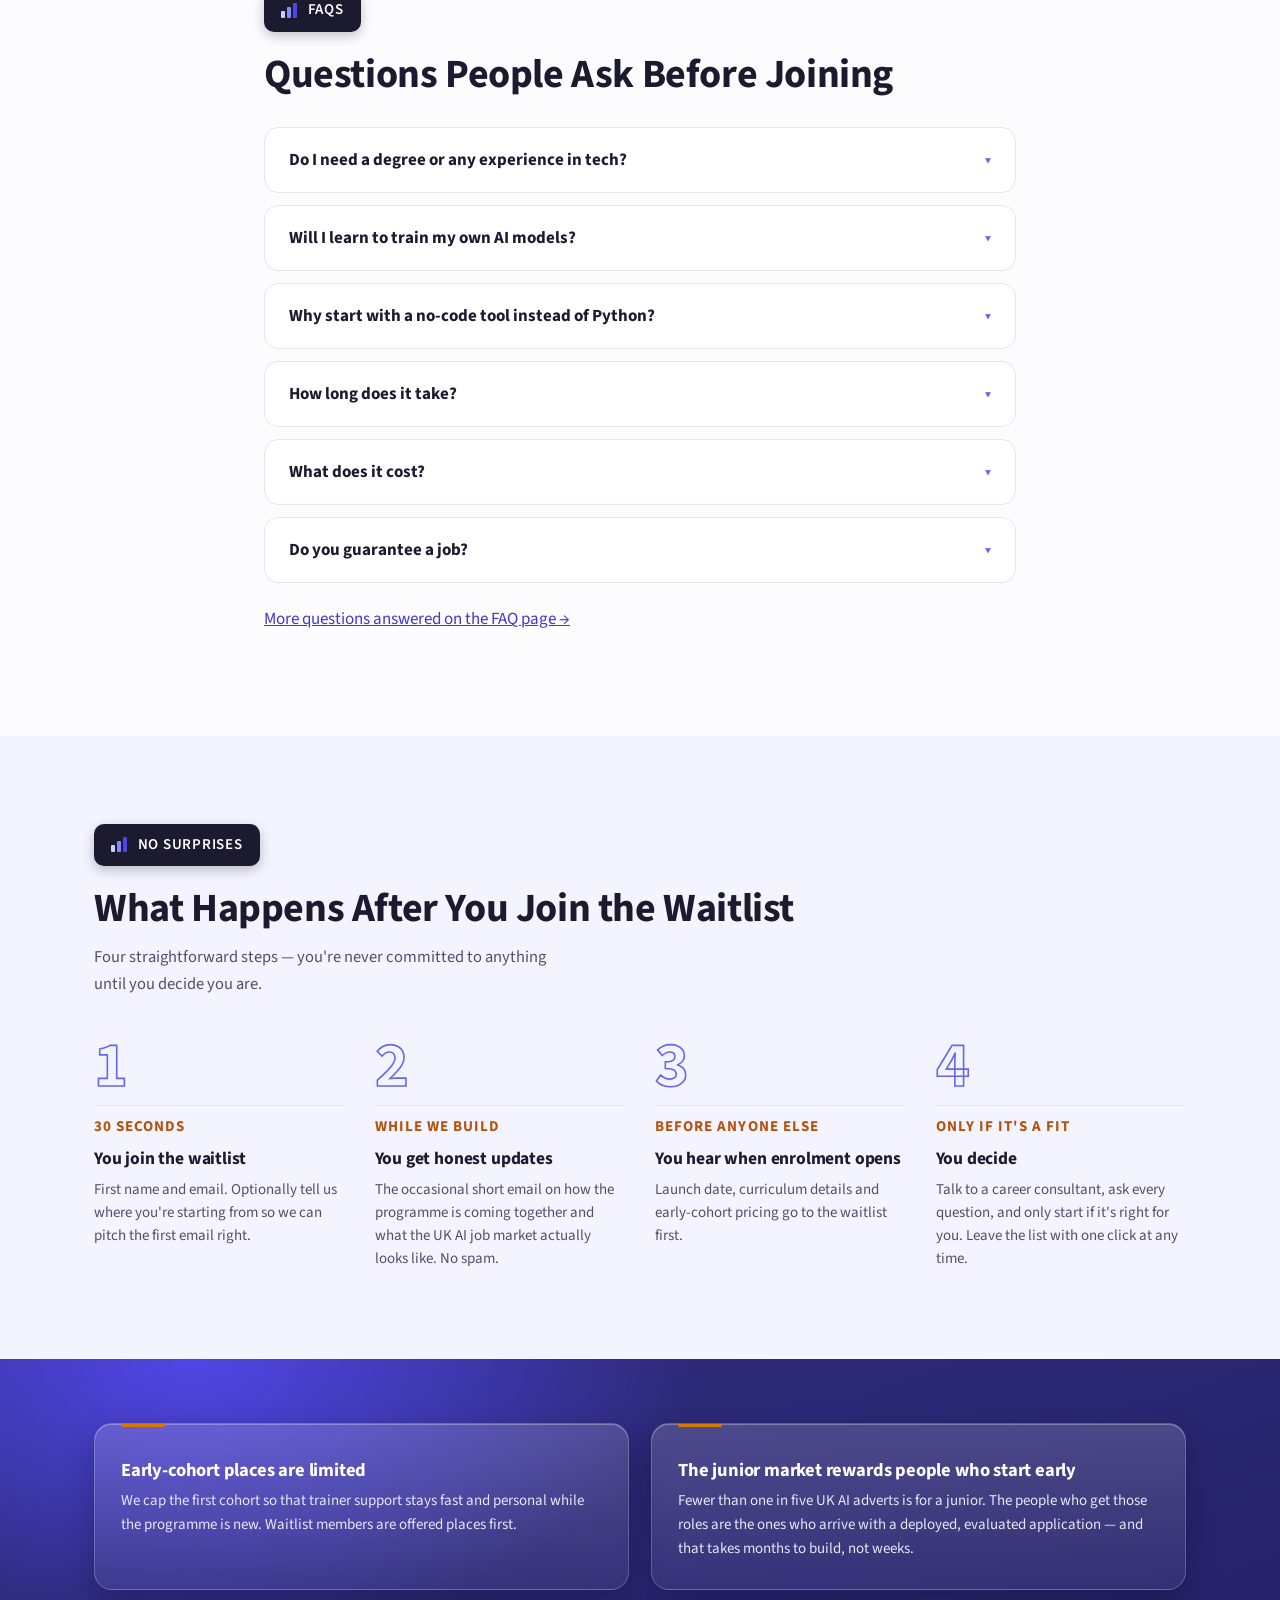
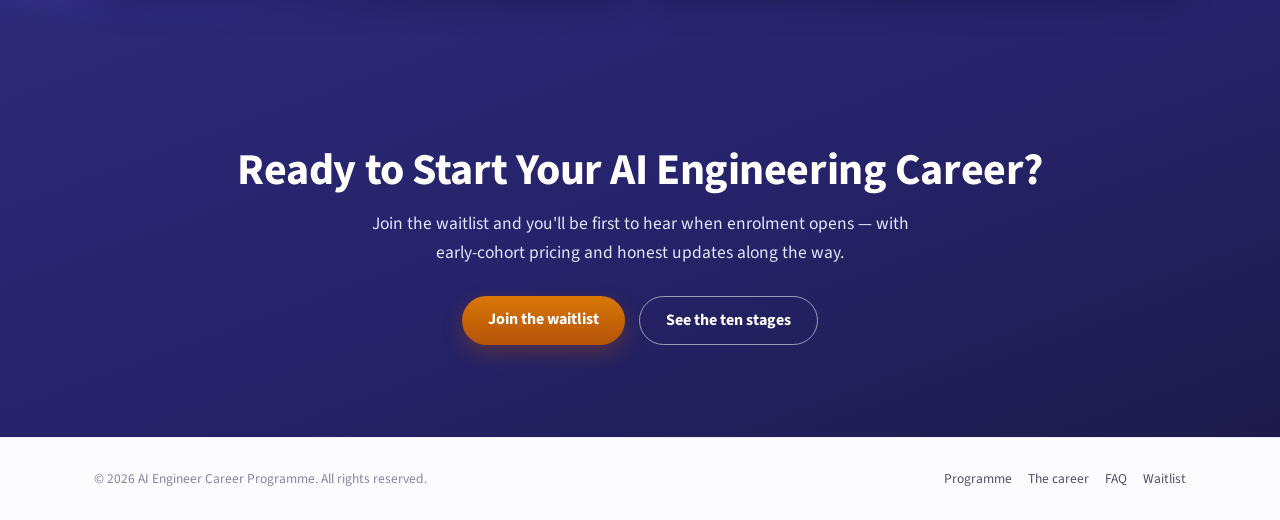
==== commit 661dd5f6: "Sync repo with live Vercel production deploy Updates pages, styles and script, and adds waitlist pag" ====
--- a/index.html
+++ b/index.html
@@ -3,136 +3,341 @@
 <head>
 <meta charset="UTF-8">
 <meta name="viewport" content="width=device-width, initial-scale=1.0">
-<title>AI Engineer Career Programme — from complete beginner to a first AI engineering role</title>
-<meta name="description" content="A UK career-change programme that takes you from no technical background to building, evaluating and deploying real AI applications, with honest guidance on landing a first role.">
-<meta property="og:title" content="AI Engineer Career Programme — from complete beginner to a first AI engineering role">
-<meta property="og:description" content="A UK career-change programme that takes you from no technical background to building, evaluating and deploying real AI applications, with honest guidance on landing a first role.">
+<title>AI Engineer Career Programme — become an AI engineer from zero</title>
+<meta name="description" content="UK career-change programme taking complete beginners to a deployed, evaluated AI application and a realistic first role. Ten stages, real trainer support, recruitment support. Join the waitlist.">
+<meta property="og:title" content="AI Engineer Career Programme — become an AI engineer from zero">
+<meta property="og:description" content="UK career-change programme taking complete beginners to a deployed, evaluated AI application and a realistic first role. Ten stages, real trainer support, recruitment support. Join the waitlist.">
 <meta property="og:type" content="website">
+<meta property="og:image" content="/img/hero.jpg">
 <link rel="icon" href="/favicon.svg" type="image/svg+xml">
+<link rel="preconnect" href="https://fonts.googleapis.com">
+<link rel="preconnect" href="https://fonts.gstatic.com" crossorigin>
+<link href="https://fonts.googleapis.com/css2?family=Source+Sans+3:ital,wght@0,300..800;1,400&display=swap" rel="stylesheet">
 <link rel="stylesheet" href="/styles.css">
 </head>
 <body>
-<header class="nav"><div class="wrap">
-  <a class="brand" href="/">
-    <span class="mark">AI</span>
-    <span>AI Engineer Career Programme<small>by Professional Careers Training</small></span>
-  </a>
+<header class="site-header"><div class="container">
+  <a class="logo" href="/" aria-label="AI Engineer Career Programme home"><span class="mark" aria-hidden="true">AI</span><span class="name">AI Engineer<br>Career Programme</span></a>
   <button class="menu-btn" aria-expanded="false" aria-controls="nav-links">Menu</button>
-  <nav class="links" id="nav-links">
+  <nav id="nav-links">
     <a href="/" aria-current="page">Home</a>
-    <a href="/programme" >The programme</a>
-    <a href="/career" >The career</a>
-    <a href="/faq" >FAQ</a>
-    <a class="cta" href="/#waitlist">Join the waitlist</a>
+    <a href="/programme">Programme</a>
+    <a href="/career">The career</a>
+    <a href="/faq">FAQ</a>
+    <a class="btn btn-accent" href="/waitlist">Join the waitlist</a>
   </nav>
 </div></header>
-
-<div class="cover"><div class="wrap">
-  <div class="kicker">Enrolment opening soon &middot; UK &middot; Online</div>
-  <h1>Become an AI engineer, starting from zero.</h1>
-  <p class="sub">A step-by-step career programme that takes you from no technical background to a working, deployed AI application you built yourself, and an honest plan for your first role. Built the same way as our Data Analysis Career Programme: theory first, then a no-code full workflow, then code, one build at a time.</p>
-  <a class="btn" href="#waitlist">Join the waitlist</a>
-  <a class="btn ghost" href="/programme">See the ten stages</a>
-  <div class="meta">
-    <div><b>Who it is for</b>Career changers and graduates with no coding experience</div>
-    <div><b>What you leave with</b>A live AI application, a public portfolio and an evaluation report</div>
-    <div><b>How it is designed</b>From an analysis of real UK AI engineer job adverts</div>
+<div class="hero" id="top">
+  <div class="orb" aria-hidden="true" style="background-image:url('/img/globe.jpg')"></div>
+  <div class="container">
+    <div>
+      <span class="badge on-dark"><i><span></span><span></span><span></span></i>AI Engineer Career Programme</span>
+      <h1>Become an AI Engineer, Starting From&nbsp;Zero</h1>
+      <p class="sub">A step-by-step career programme that takes you from no technical background to a working AI application you built, tested and deployed yourself — plus an honest plan for landing your first role. Theory first, then a no-code full workflow, then code, one build at a time.</p>
+      <ul class="ticks">
+        <li>Learn the job employers actually advertise: LLM APIs, RAG, agents, evaluation and deployment</li>
+        <li>Build the whole workflow with no code first, so Python arrives with context</li>
+        <li>Real trainers on hand Monday–Saturday whenever you get stuck</li>
+        <li>CV rewrite, interview coaching and a realistic job search plan when you finish</li>
+      </ul>
+      <div class="hero-photo">
+        <img src="/img/hero.jpg" alt="Learners and a trainer reviewing work together on a laptop">
+        <div class="bars" aria-hidden="true"><div><span></span><span></span><span></span><span></span><span></span></div></div>
+      </div>
+    </div>
+
+    <div class="side-card" id="join">
+      <h3>Enrolment opens soon</h3>
+      <p>The programme is being built and tested now. Join the waitlist and you'll get the launch date first, early-cohort pricing, and the occasional honest email about the UK AI job market.</p>
+      <ul class="pills"><li>Takes 30 seconds</li><li>No CV needed</li><li>No obligation</li><li>Leave with one click</li></ul>
+      <div class="quote">
+        <p>&ldquo;I can build, evaluate and deploy a retrieval-augmented, tool-using AI application in Python on a major cloud, and I have one live that you can try.&rdquo;</p>
+        <small>What every graduate of this programme can say — and it covers the core of most UK AI engineer adverts.</small>
+      </div>
+      <div class="leave">
+        <div class="k">What you leave with</div>
+        <ul>
+          <li><b>1</b>A retrieval-augmented, tool-using AI application live at a public URL</li>
+          <li><b>2</b>An evaluation report and a public GitHub portfolio, one build per stage</li>
+          <li><b>3</b>A CV in employer vocabulary, interview practice and a realistic search plan</li>
+        </ul>
+      </div>
+      <a class="btn btn-accent btn-block" href="/waitlist">Join the waitlist</a>
+      <p class="fine">We store your name and email to contact you about this programme only.</p>
+    </div>
+  </div>
+</div>
+
+<div class="facts-wrap"><div class="container">
+  <div class="facts">
+    <div><div class="k">Stages</div><div class="v">10 builds, 1 portfolio</div><div class="viz" aria-hidden="true"><span style="height:5px;background:var(--i200)"></span><span style="height:7px;background:var(--i200)"></span><span style="height:9px;background:var(--i300)"></span><span style="height:11px;background:var(--i300)"></span><span style="height:12px;background:var(--i400)"></span><span style="height:14px;background:var(--i400)"></span><span style="height:15px;background:var(--i500)"></span><span style="height:17px;background:var(--i500)"></span><span style="height:18px;background:var(--i600)"></span><span style="height:20px"></span></div></div>
+    <div><div class="k">Format</div><div class="v">Self-Paced Online</div><div class="viz slider" aria-hidden="true"><div></div></div></div>
+    <div><div class="k">Trainer Support</div><div class="v">Mon–Sat</div><div class="viz" aria-hidden="true"><span style="height:16px"></span><span style="height:16px"></span><span style="height:16px"></span><span style="height:16px"></span><span style="height:16px"></span><span style="height:16px"></span><span style="height:16px;background:var(--line-soft)"></span></div></div>
+    <div><div class="k">Experience Needed</div><div class="v">None</div><div class="viz steps" aria-hidden="true" style="border-bottom:1.5px solid var(--line)"><span style="height:3px;background:var(--i200)"></span><span style="height:7px"></span><span style="height:11px"></span><span style="height:15px"></span><span style="height:18px"></span></div></div>
   </div>
 </div></div>
 
-<div class="wrap">
-  <div class="strip">
-    <div class="cell"><div class="v">10</div><div class="l">stages, each ending with something you built</div></div>
-    <div class="cell"><div class="v">78%</div><div class="l">of UK AI engineer adverts are about building on existing models, not training them</div></div>
-    <div class="cell"><div class="v">0</div><div class="l">lines of code needed before you understand the whole job</div></div>
-    <div class="cell"><div class="v">1</div><div class="l">production-grade system you can explain end to end in an interview</div></div>
-  </div>
+
+<section class="fade"><div class="container">
+  <span class="badge"><i><span></span><span></span><span></span></i>Does This Sound Familiar?</span>
+  <h2>You're Not Locked Out of AI Because You Can't Code</h2>
+  <div class="grid auto-2" style="margin-top:36px" data-reveal>
+    <ul class="pain">
+      <li><span>You keep reading that AI is the future — and feel like it's happening without you</span></li>
+      <li><span>Every AI course you open starts with maths, notebooks or "prompt tricks" and never gets to a real job</span></li>
+      <li><span>Junior roles ask for a degree and experience you don't have, and you can't see how anyone gets the first one</span></li>
+      <li><span>You'd love to move into tech, but you're not sure what an "AI engineer" even does all day</span></li>
+    </ul>
+    <div class="truth">
+      <div class="k">Here's the truth</div>
+      <h3>You don't need a computer science degree to become an AI engineer — you need three things.</h3>
+      <ol>
+        <li><b>01</b>The practical skills employers name in their adverts</li>
+        <li><b>02</b>A real application, live at a public URL, that you can defend</li>
+        <li><b>03</b>Someone in your corner during the job search</li>
+      </ol>
+      <p style="margin:0;color:var(--ink-soft)">That's exactly what this programme is built to give you.</p>
+      <div class="stat"><b>78%</b> of UK AI engineer adverts are about building on models that already exist — not training them. That's a software job with an AI specialism, and it is learnable.</div>
+    </div>
+  </div>
+</div></section>
+
+<section class="sweep" id="careers"><div class="container">
+  <span class="badge"><i><span></span><span></span><span></span></i>Career Outcomes</span>
+  <h2>Where an AI Engineering Career Can Take You</h2>
+  <p class="lede">AI engineer is one of the <span class="hl"><span>fastest-growing job titles in UK tech</span></span>, with clear progression once you're in. We analysed 50 UK adverts to map the ladder below — including the honest first rung.</p>
+  <div class="ladder" data-reveal aria-label="Typical career progression and advertised salary ranges">
+    <div><div class="k">Starting out</div><div class="t">Junior AI Developer</div><div class="v">£30k–£38k</div><div class="s">Also advertised as AI Automation Engineer or a developer role with an AI component. Often on the Microsoft stack.</div></div>
+    <div><div class="k">2–3 years in</div><div class="t">AI Engineer</div><div class="v">£55k–£75k</div><div class="s">The title most people are aiming for. Roughly double the junior range in the adverts we analysed.</div></div>
+    <div><div class="k">Experienced</div><div class="t">Senior AI Engineer</div><div class="v">£80k–£110k+</div><div class="s">Owns evaluation, production reliability and architecture decisions.</div></div>
+    <div><div class="k">Leadership</div><div class="t">Lead / Head of AI Engineering</div><div class="v">£110k+</div><div class="s">Sets the AI strategy and builds the team.</div></div>
+  </div>
+  <div class="side-roles" data-reveal>
+    <div>AI Automation Engineer <b>£32k–£45k</b></div>
+    <div>Copilot / Power Platform Developer <b>£35k–£50k</b></div>
+    <div>Solutions Engineer (AI) <b>£40k–£60k</b></div>
+  </div>
+  <p class="footnote">*Ranges are typical UK advertised figures from our September 2026 analysis; titles and pay vary by organisation and location. We re-run the analysis before every cohort. <a href="/career">Read the full picture, including the parts that aren't good news.</a></p>
+</div></section>
+
+<section class="fade-down"><div class="container">
+  <span class="badge"><i><span></span><span></span><span></span></i>The Transformation</span>
+  <h2>Where You Are Now vs. Where You'll Be</h2>
+  <div class="trans" data-reveal>
+    <div class="bar"><span>Programme progression</span><span aria-hidden="true"></span></div>
+    <div class="trans-grid">
+      <div><div class="h">Before the programme</div><ul class="before">
+        <li>No idea what an AI engineer actually does all day</li>
+        <li>Every course stops at a notebook demo</li>
+        <li>Blocked by the "experience required" catch-22</li>
+        <li>Can't tell a real vacancy from a paid course in disguise</li>
+        <li>CV doesn't use the words employers search for</li>
+      </ul></div>
+      <div class="mid">
+        <div class="chip">Self-paced, one build at a time</div>
+        <div class="big">10</div>
+        <div class="sm">stages, each ending with something you built</div>
+        <div class="arrow" aria-hidden="true"></div>
+        <div class="sm">Theory &rarr; no-code workflow &rarr; Python &rarr; RAG &rarr; agents &rarr; evaluation &rarr; deployment &rarr; capstone</div>
+      </div>
+      <div><div class="h">After the programme</div><ul class="after">
+        <li>A retrieval-augmented, tool-using AI application live at a public URL</li>
+        <li>An evaluation report showing you tested it properly</li>
+        <li>A public GitHub portfolio with a build from every stage</li>
+        <li>A CV rewritten in employer vocabulary: production, agentic, RAG, guardrails</li>
+        <li>A realistic search plan and interview practice for your first role</li>
+      </ul></div>
+    </div>
+    <div class="foot">Most students can expect several months of consistent part-time study — at their own pace, alongside work and family.</div>
+  </div>
+</div></section>
+
+<section id="who"><div class="container">
+  <span class="badge"><i><span></span><span></span><span></span></i>Who It's For</span>
+  <h2>Designed for People Starting or Switching Careers</h2>
+  <div class="personas" data-reveal>
+    <div class="card"><h3>Complete beginners</h3><p>Never written a line of code. The programme starts with theory told as a story and a no-code build before Python appears. If you can use a computer confidently and follow instructions carefully, you can start.</p></div>
+    <div class="card"><h3>Career switchers</h3><p>Move from retail, admin, hospitality, teaching or any field into a technical role with a real future. No tech background needed.</p></div>
+    <div class="card"><h3>Graduates</h3><p>Turn a degree in any subject into a portfolio that gets you past "graduate scheme" filters — a deployed, evaluated application most graduates can't show.</p></div>
+    <div class="card"><h3>Data analysts</h3><p>Already work with data? Stages 0 to 2 are quick revision; the substance is turning your Python into applications that use AI models.</p></div>
+    <div class="card"><h3>Developers and IT professionals</h3><p>You know software. Add the AI specialism employers are paying for — RAG, agents, evaluation and production deployment — without a maths detour.</p></div>
+    <div class="card"><h3>Business professionals</h3><p>Stage 1 alone (Copilot Studio) gets some people their first AI role in regional and public-sector employers. Then keep going.</p></div>
+  </div>
+</div></section>
+
+<section class="tint" id="curriculum"><div class="container">
+  <span class="badge"><i><span></span><span></span><span></span></i>Curriculum</span>
+  <h2>From Beginner to Career-Ready in Three Phases</h2>
+  <p class="lede">Every stage is hands-on — you learn by building, not by watching. Recorded lectures, notes and a quiz for each topic, then a guided build with a defined finish line. Work through it at your own pace with a trainer available whenever you need one.</p>
+
+  <div class="acc" data-open>
+    <button class="acc-head" aria-expanded="false"><span class="ghost" aria-hidden="true">01</span><span class="phase">Phase 1</span><span class="rule"></span><span class="title">Foundations: understand the whole job</span><span class="chev" aria-hidden="true">▾</span></button>
+    <div class="acc-body"><div>
+      <p class="pt">Build the way you think about AI before any code appears</p>
+      <p class="pd">You learn what AI actually is, how a language model answers a question, why it makes things up, and what the job really involves. Then you build a complete AI assistant with no code at all, so retrieval, tool use, evaluation and deployment are familiar before you write Python.</p>
+      <div class="stages">
+        <div class="stage"><div class="n">Stage 0</div><h4>What AI is and what an AI engineer does</h4><p>AI, ML and LLMs; tokens, context windows, embeddings; the model landscape; the job as UK adverts describe it.</p><div class="b">You build: your own explainer of how an LLM answers a question</div></div>
+        <div class="stage"><div class="n">Stage 1</div><h4>The whole workflow, no code (Copilot Studio)</h4><p>Build an assistant, add knowledge sources, add actions, test it, publish it to Teams — and be told which later stage each button maps to.</p><div class="b">You build: an internal policy assistant, published to Teams</div></div>
+        <div class="stage"><div class="n">Stage 2</div><h4>Python for AI engineering</h4><p>Application Python: functions, classes, JSON, error handling, HTTP APIs, Git and a first test. Written by you, not by an AI assistant.</p><div class="b">You build: a command-line tool with tests, on GitHub</div></div>
+      </div>
+      <p class="acc-note">Quizzes after every chapter on the portal. You learn why each stage exists before you start it.</p>
+    </div></div>
+  </div>
+
+  <div class="acc">
+    <button class="acc-head" aria-expanded="false"><span class="ghost" aria-hidden="true">02</span><span class="phase">Phase 2</span><span class="rule"></span><span class="title">Building: one application, extended stage by stage</span><span class="chev" aria-hidden="true">▾</span></button>
+    <div class="acc-body"><div>
+      <p class="pt">Rebuild the Stage 1 assistant in code, then make it production-grade</p>
+      <p class="pd">Stages 3 to 8 extend the same application rather than starting ten separate exercises. You finish with one real system you can explain end to end in an interview — the two build patterns every portfolio needs, plus the evaluation and deployment skills that separate a demo from a product.</p>
+      <div class="stages">
+        <div class="stage"><div class="n">Stage 3</div><h4>Working with LLM APIs</h4><p>Call a model from Python; system prompts, structured outputs, streaming, cost and latency; wrap it in a FastAPI service.</p><div class="b">You build: a chat service that runs on two model providers</div></div>
+        <div class="stage"><div class="n">Stage 4</div><h4>Context engineering</h4><p>Prompts, examples, output schemas, tool descriptions, token budgeting, and defending against prompt injection.</p><div class="b">You build: validated structured outputs and injection defences</div></div>
+        <div class="stage"><div class="n">Stage 5</div><h4>Retrieval-augmented generation (RAG)</h4><p>Chunking, embeddings, vector stores, hybrid search, reranking, citing sources, measuring retrieval quality. In about half of UK adverts.</p><div class="b">You build: document Q&amp;A with cited answers and a quality score</div></div>
+        <div class="stage"><div class="n">Stage 6</div><h4>Agents and tool use</h4><p>Function calling, an agent loop from scratch, then a framework; MCP servers; guardrails and safe fallbacks.</p><div class="b">You build: an agent that calls real tools and fails safely</div></div>
+        <div class="stage"><div class="n">Stage 7</div><h4>Evaluation</h4><p>Test sets, model-as-judge, human review, regression tests for prompts, tracing. The skill almost every course skips.</p><div class="b">You build: an evaluation suite and a report of what your agent gets wrong</div></div>
+        <div class="stage"><div class="n">Stage 8</div><h4>Shipping to production</h4><p>Docker, one cloud, CI/CD that blocks deployment if evaluations regress, logging, monitoring, auth, cost per request.</p><div class="b">You build: your agent live at a public URL with a pipeline</div></div>
+      </div>
+      <p class="acc-note">AI-assisted development is introduced in Stage 3 as a working practice, with one rule: you must be able to explain every line.</p>
+    </div></div>
+  </div>
+
+  <div class="acc">
+    <button class="acc-head" aria-expanded="false"><span class="ghost" aria-hidden="true">03</span><span class="phase">Phase 3</span><span class="rule"></span><span class="title">Launch: the credential and the first role</span><span class="chev" aria-hidden="true">▾</span></button>
+    <div class="acc-body"><div>
+      <p class="pt">Solve a real business problem end to end, then go and get hired</p>
+      <p class="pd">The capstone is the credential: a public repository, a live deployment, an evaluation report and a recorded ten-minute presentation to a business audience. Then the honest bit — which titles to search, how to spot a paid course dressed up as a vacancy, and how to write a CV in the words employers use.</p>
+      <div class="stages">
+        <div class="stage"><div class="n">Stage 9</div><h4>Capstone</h4><p>Scope a real organisational problem, build a retrieval-augmented, tool-using application with an evaluation suite, deploy it, present it in business terms.</p><div class="b">You build: your portfolio — repo, live app, eval report, presentation</div></div>
+        <div class="stage"><div class="n">Stage 10</div><h4>Getting hired</h4><p>Which titles to search, spotting fake vacancies, a CV in employer vocabulary, the Microsoft-stack route into regional employers, interview practice, progression.</p><div class="b">You build: a CV in employer vocabulary and a realistic search plan</div></div>
+      </div>
+      <p class="acc-note">Deliberately left out: training models from scratch, deep learning maths, PyTorch, computer vision. None of the adverts we analysed asked for them at junior level. <a href="/programme">See the full stage-by-stage breakdown.</a></p>
+    </div></div>
+  </div>
+</div></section>
+
+<section id="tools"><div class="container">
+  <span class="badge"><i><span></span><span></span><span></span></i>Industry-Standard Tools</span>
+  <h2>The Stack Employers Actually Ask For</h2>
+  <p class="lede">Not a tour of software. You work each one in order, on a real application, building something you can show an employer. The patterns outlast any particular product, and we refresh the specific tools before each cohort.</p>
+  <div class="tools" data-reveal>
+    <div class="tool"><div class="mark">CS</div><div class="order">Where you start</div><h3>Copilot Studio</h3><p>The whole job with no code: knowledge sources, actions, testing, publishing to Teams. In a fifth of UK adverts and dominant in junior and regional roles.</p></div>
+    <div class="tool"><div class="mark">Py</div><div class="order">Then</div><h3>Python &amp; FastAPI</h3><p>Application Python for building services — in 78% of adverts — and FastAPI to turn a script into an API.</p></div>
+    <div class="tool"><div class="mark">API</div><div class="order">Then</div><h3>LLM APIs</h3><p>Claude, GPT and Gemini through their own SDKs first, so you understand what a framework is doing before you use one.</p></div>
+    <div class="tool"><div class="mark">RAG</div><div class="order">Then</div><h3>Embeddings &amp; vector stores</h3><p>Chunking, embedding and hybrid search over private documents, with cited answers and measured retrieval quality.</p></div>
+    <div class="tool"><div class="mark">Ag</div><div class="order">Then</div><h3>Agents &amp; MCP</h3><p>Function calling and an agent loop written from scratch, then an agent framework and MCP servers — with guardrails.</p></div>
+    <div class="tool"><div class="mark">Ops</div><div class="order">Finally</div><h3>Docker, Git &amp; one cloud</h3><p>Containerise, deploy, and set up CI/CD that runs tests and evaluations before anything goes live. One cloud, done properly.</p></div>
+  </div>
+</div></section>
+
+<section class="tint" id="support"><div class="container">
+  <span class="badge"><i><span></span><span></span><span></span></i>Your Support Team</span>
+  <h2>You're Never Stuck Alone</h2>
+  <p class="lede">Self-paced doesn't mean on your own. Most online courses hand you videos and leave you to it — here, a real trainer is a message away six days a week.</p>
+  <div class="support-grid" data-reveal>
+    <div>
+      <div class="hours"><span>Mon–Sat, 10am–5pm</span><span>Portal open 24/7</span></div>
+      <div class="support-list">
+        <div class="card"><div class="ic">1</div><div><h3>Practitioners, not lecturers</h3><p>Our trainers build with the same models, tools and patterns used in real UK businesses — you learn how the job is actually done.</p></div></div>
+        <div class="card"><div class="ic">2</div><div><h3>Help while you're building</h3><p>Guidance on each stage's build as you go, plus technical help when a tool, an API or a deployment won't behave.</p></div></div>
+        <div class="card"><div class="ic">3</div><div><h3>Your portal, always open</h3><p>All lectures, notes, quizzes and project briefs in one place, 24/7 — so you can study whenever life allows.</p></div></div>
+      </div>
+    </div>
+    <div class="steps-mini">
+      <img src="/img/desk.jpg" alt="" aria-hidden="true">
+      <div>
+        <div class="k">When you get stuck</div>
+        <ol>
+          <li><b>Step 01</b><div><h4>Reach out</h4><p>Message the support group or request a call with a trainer.</p></div></li>
+          <li><b>Step 02</b><div><h4>Get unblocked</h4><p>A trainer looks at your code, your prompt or your error and walks you through it — not a generic reply.</p></div></li>
+          <li><b>Step 03</b><div><h4>Keep building</h4><p>You carry on with the build, understanding what went wrong, so the next stage is easier.</p></div></li>
+        </ol>
+      </div>
+    </div>
+  </div>
+</div></section>
+
+<div class="dark-block">
+<section id="recruitment"><div class="container">
+  <span class="badge"><i><span></span><span></span><span></span></i>Recruitment Support</span>
+  <h2>We Don't Stop at Training — We Help You Get Hired</h2>
+  <p class="lede">We can't promise a job title or a salary, and anyone who does in this market isn't being honest with you. What we can do is make sure you go into the search with the evidence and the plan that gets a career changer considered.</p>
+  <div class="recruit" data-reveal>
+    <div class="glass"><h3>CV optimisation</h3><p>Your CV rewritten in the words employers search for — production, agentic workflows, RAG, evaluation, guardrails, measurable value.</p></div>
+    <div class="glass"><h3>Interview coaching</h3><p>Practice explaining your capstone to a technical interviewer and to a business audience, and talking about AI-assisted development as a strength.</p></div>
+    <div class="glass"><h3>Job search strategy</h3><p>Which titles to search, how to spot paid courses disguised as vacancies, and the Microsoft-stack route into regional and public-sector employers.</p></div>
+    <div class="glass"><h3>Verifiable project experience</h3><p>Real projects from the programme on your CV, a live application an employer can open, plus a completion certificate.</p></div>
+  </div>
+  <div class="finish" data-reveal>
+    <div>
+      <h3>You finish with something to show</h3>
+      <p>A public GitHub portfolio with a build from every stage, one production-grade application live at a public URL, an evaluation report proving you tested it properly, and a recorded ten-minute presentation of your capstone. That is what you show an employer — and it's something most applicants, including many graduates, cannot.</p>
+      <a class="btn btn-accent" href="/waitlist">Join the waitlist</a>
+    </div>
+    <div class="art"><img src="/img/boardroom.jpg" alt="" aria-hidden="true"><div><span>Live application at a public URL</span><span>Evaluation report</span><span>Public GitHub portfolio</span><span>Recorded capstone presentation</span></div></div>
+  </div>
+</div></section>
+
+<section id="roles" style="padding-top:0"><div class="container">
+  <span class="badge"><i><span></span><span></span><span></span></i>Where This Leads</span>
+  <h2>The Roles You Can Realistically Apply For</h2>
+  <p class="lede">Here's something most people don't realise: the first role rarely has "AI Engineer" in the title. If you only search that phrase, you'll miss most of the jobs you could actually get. Part of our recruitment support is teaching you where to look.</p>
+  <h3 class="roles-h">The first-role family</h3>
+  <p>The same work under different names. Search all of these, every week.</p>
+  <div class="roles-grid" data-reveal>
+    <div class="role core"><h3>Junior AI Developer</h3><p class="aka">Also advertised as: Graduate AI Engineer &middot; Junior AI Engineer &middot; AI Developer</p><p>The closest match to the programme. Build features on top of LLM APIs inside an existing product, with a senior engineer reviewing your work.</p></div>
+    <div class="role core"><h3>AI Automation Engineer</h3><p class="aka">Also advertised as: Automation Developer (AI) &middot; Intelligent Automation Engineer</p><p>Connect models to business workflows and tools — the agent and tool-use skills from Stage 6, applied to a company's processes.</p></div>
+    <div class="role core"><h3>Copilot / Power Platform Developer</h3><p class="aka">Also advertised as: Copilot Studio Developer &middot; Power Platform Developer</p><p>The Stage 1 stack, in depth. Big in regional and public-sector employers, and often the fastest route to a first role.</p></div>
+    <div class="role"><h3>Developer with an AI component</h3><p class="aka">Also advertised as: Software Developer (AI) &middot; Python Developer &middot; Backend Developer</p><p>A software role where the AI feature is one part of the job. Two years here is the usual path to the AI engineer title.</p></div>
+    <div class="role"><h3>Solutions Engineer (AI)</h3><p class="aka">Also advertised as: AI Implementation Engineer &middot; Forward Deployed Engineer</p><p>Configure and deploy AI products for customers. Rewards people who can talk to business audiences — which the capstone trains.</p></div>
+    <div class="role"><h3>Graduate technology roles with an AI focus</h3><p class="aka">Also advertised as: Technology Graduate Scheme &middot; AI Graduate Programme</p><p>Structured schemes at larger employers. Your portfolio is what gets a non-CS graduate past the first filter.</p></div>
+  </div>
+</div></section>
+
 </div>
 
-<section><div class="wrap">
-  <div class="split">
-    <div>
-      <h2>What an AI engineer actually does in 2026</h2>
-      <p>Not training models. Not research. Not the maths of neural networks. We analysed 50 UK AI engineer job adverts and found that more than three quarters of the role is building products on top of models that already exist: connecting a model to a company's documents, giving it tools to take actions, testing that it behaves, and shipping it so real people can use it.</p>
-      <p>That is a software job with an AI specialism, and it is learnable by a determined beginner. This programme teaches exactly that job, using the words employers use in their own adverts, so that by the end you describe your work the way the job description describes the role.</p>
-      <p><a href="/career">Read the honest picture of the career &rarr;</a></p>
-    </div>
-    <div class="quote">
-      <div class="vt">What a graduate can say</div>
-      <p class="big">&ldquo;I can build, evaluate and deploy a retrieval-augmented, tool-using AI application in Python on a major cloud, and I have one live that you can try.&rdquo;</p>
-      <p>That single sentence covers the core of most UK AI engineer adverts. Every stage of the programme exists to make it true.</p>
-    </div>
-  </div>
-</div></section>
-
-<section class="tint"><div class="wrap">
-  <h2>How the programme is built</h2>
-  <p class="lede">The same deliberate structure that has taken our data analysis students from beginner to hired. Nothing is introduced before you have the context to understand why it matters.</p>
-  <div class="grid c3">
-    <div class="card"><div class="ic">1</div><h3>Theory first, told as a story</h3><p>Before any tool appears, you learn what AI is, how a language model answers a question, why it sometimes makes things up, and what the job really involves. Video lectures, notes to read alongside, and a quiz after each one.</p></div>
-    <div class="card"><div class="ic">2</div><h3>The whole job with no code</h3><p>In Stage 1 you build a complete AI assistant with no code at all: give it documents to answer from, actions it can take, test it, fix it, publish it. You will have done retrieval, tool use, evaluation and deployment before you have written a line of Python.</p></div>
-    <div class="card"><div class="ic">3</div><h3>Then code, one build at a time</h3><p>Python written for building services, then calling a model, then retrieval, then agents, then evaluation, then deployment. Stages 3 to 8 rebuild and extend the same application, so you finish with one real system rather than ten disconnected exercises.</p></div>
-  </div>
-</div></section>
-
-<section><div class="wrap">
-  <h2>Ten stages, one portfolio</h2>
-  <p class="lede">Every stage ends with a build that goes into your public GitHub portfolio. The capstone is the credential: a live application, an evaluation report, and a ten-minute presentation to a business audience.</p>
-  <div class="tablewrap"><table>
-    <tr><th>Stage</th><th>What you learn</th><th>What you build</th></tr>
-    <tr><td class="pct">0</td><td>What AI is and what an AI engineer does</td><td>Your own explainer of how an LLM answers a question</td></tr>
-    <tr><td class="pct">1</td><td>The whole workflow, no code (Copilot Studio)</td><td>An internal policy assistant published to Teams</td></tr>
-    <tr><td class="pct">2</td><td>Python for AI engineering</td><td>A command-line tool with tests, on GitHub</td></tr>
-    <tr><td class="pct">3</td><td>Working with LLM APIs</td><td>A chat service that runs on two model providers</td></tr>
-    <tr><td class="pct">4</td><td>Context engineering</td><td>Structured outputs and defences against prompt injection</td></tr>
-    <tr><td class="pct">5</td><td>Retrieval-augmented generation</td><td>Document Q&amp;A with cited answers and a quality score</td></tr>
-    <tr><td class="pct">6</td><td>Agents and tool use</td><td>An agent that calls real tools and fails safely</td></tr>
-    <tr><td class="pct">7</td><td>Evaluation</td><td>A test suite and a report of what your agent gets wrong</td></tr>
-    <tr><td class="pct">8</td><td>Shipping to production</td><td>Your agent live at a public URL with a deployment pipeline</td></tr>
-    <tr><td class="pct">9</td><td>Capstone</td><td>A business problem solved end to end, presented to non-technical people</td></tr>
-    <tr><td class="pct">10</td><td>Getting hired</td><td>A CV in employer vocabulary and a realistic search plan</td></tr>
-  </table></div>
-  <p><a href="/programme">Read every stage in detail &rarr;</a></p>
-</div></section>
-
-<section class="dark"><div class="wrap narrow">
-  <h2>What we promise, and what we don't</h2>
-  <p>We promise the capability and the portfolio: you will be able to build, evaluate and deploy a real AI application, and you will have one live to show. We do not promise a job title or a salary. The junior AI engineer market in the UK is small and often asks for a degree, and most graduates' first role is a junior developer or automation role with an AI component, typically in the low-to-mid thirty-thousands, from which the AI engineer title follows within two or three years.</p>
-  <p>Anyone promising a direct path from beginner to a &pound;60,000 AI engineer role is not describing this market. We would rather you knew that before you enrolled than after.</p>
-</div></section>
-
-<section id="waitlist"><div class="wrap">
-  <div class="waitlist">
-    <div>
-      <h2>Be first to know when enrolment opens</h2>
-      <p>The programme is being built and tested now. Join the waitlist and you’ll get the launch date, early-cohort pricing, and a short email now and then on what the UK AI job market actually looks like. No spam, and you can leave with one click.</p>
-    </div>
-    <form class="form" id="waitlist-form" novalidate>
-      <div class="hp" aria-hidden="true"><input type="text" name="website" tabindex="-1" autocomplete="off"></div>
-      <div><label for="wl-name">First name</label><input id="wl-name" name="first_name" type="text" placeholder="Priya" autocomplete="given-name" required></div>
-      <div><label for="wl-email">Email</label><input id="wl-email" name="email" type="email" placeholder="you@example.com" autocomplete="email" required></div>
-      <div><label for="wl-bg">Where are you starting from?</label>
-        <select id="wl-bg" name="background">
-          <option value="">Choose one (optional)</option>
-          <option>No technical background</option>
-          <option>Some Excel or data experience</option>
-          <option>Data analyst or similar</option>
-          <option>Software developer</option>
-          <option>Student or recent graduate</option>
-          <option>Other</option>
-        </select>
-      </div>
-      <button class="btn" type="submit">Join the waitlist</button>
-      <div class="msg" role="status" aria-live="polite"></div>
-      <div class="fine">We store your name and email to contact you about this programme only.</div>
-    </form>
-  </div>
-</div></section>
-<footer><div class="wrap">
-  <div><b>AI Engineer Career Programme</b>Professional Careers Training &amp; Recruitment, London</div>
-  <div><a href="/programme">The programme</a><a href="/career">The career</a><a href="/faq">FAQ</a><a href="/#waitlist">Waitlist</a></div>
-  <div>&copy; 2026 Professional Careers Training &amp; Recruitment</div>
+<section id="faq"><div class="container narrow">
+  <span class="badge"><i><span></span><span></span><span></span></i>FAQs</span>
+  <h2>Questions People Ask Before Joining</h2>
+  <div class="faq-list">
+    <details><summary>Do I need a degree or any experience in tech?</summary><div class="body"><p>No. The programme starts with theory told as a story and a complete no-code workflow before any Python appears. Many junior AI adverts do ask for a degree, and we say so plainly — the programme's answer is a portfolio strong enough to be considered without one.</p></div></details>
+    <details><summary>Will I learn to train my own AI models?</summary><div class="body"><p>No, and that is deliberate. None of the UK adverts we analysed were about training models from scratch. You learn to understand models well enough to choose, use, constrain and evaluate them, which is what the job actually involves.</p></div></details>
+    <details><summary>Why start with a no-code tool instead of Python?</summary><div class="body"><p>Because understanding the shape of the job is more important than syntax. In Stage 1 you build a full AI assistant without code and are told, as you go, which later stage each button corresponds to. When Python arrives, you already know what you're building and why.</p></div></details>
+    <details><summary>How long does it take?</summary><div class="body"><p>It depends on the hours you can give it. Self-paced, most people should expect several months of consistent part-time study. We'll publish clearer guidance with the enrolment details once the full programme has been through its first learners.</p></div></details>
+    <details><summary>What does it cost?</summary><div class="body"><p>Pricing will be announced when enrolment opens. People on the waitlist will be told first and offered early-cohort pricing.</p></div></details>
+    <details><summary>Do you guarantee a job?</summary><div class="body"><p>No. Anyone who guarantees a job in this market is not being honest with you. We teach the capability, you build the portfolio, and our recruitment support gives you a realistic search plan, a rewritten CV and interview practice.</p></div></details>
+  </div>
+  <p style="margin-top:22px"><a href="/faq">More questions answered on the FAQ page &rarr;</a></p>
+</div></section>
+
+<section class="tint"><div class="container">
+  <span class="badge"><i><span></span><span></span><span></span></i>No Surprises</span>
+  <h2>What Happens After You Join the Waitlist</h2>
+  <p class="lede">Four straightforward steps — you're never committed to anything until you decide you are.</p>
+  <div class="steps4" data-reveal>
+    <div><span class="num" aria-hidden="true">1</span><hr><span class="when">30 seconds</span><h4>You join the waitlist</h4><p>First name and email. Optionally tell us where you're starting from so we can pitch the first email right.</p></div>
+    <div><span class="num" aria-hidden="true">2</span><hr><span class="when">While we build</span><h4>You get honest updates</h4><p>The occasional short email on how the programme is coming together and what the UK AI job market actually looks like. No spam.</p></div>
+    <div><span class="num" aria-hidden="true">3</span><hr><span class="when">Before anyone else</span><h4>You hear when enrolment opens</h4><p>Launch date, curriculum details and early-cohort pricing go to the waitlist first.</p></div>
+    <div><span class="num" aria-hidden="true">4</span><hr><span class="when">Only if it's a fit</span><h4>You decide</h4><p>Talk to a career consultant, ask every question, and only start if it's right for you. Leave the list with one click at any time.</p></div>
+  </div>
+</div></section>
+
+<div class="dark-block">
+<section class="urgency"><div class="container" data-reveal>
+  <div class="glass"><h3>Early-cohort places are limited</h3><p>We cap the first cohort so that trainer support stays fast and personal while the programme is new. Waitlist members are offered places first.</p></div>
+  <div class="glass"><h3>The junior market rewards people who start early</h3><p>Fewer than one in five UK AI adverts is for a junior. The people who get those roles are the ones who arrive with a deployed, evaluated application — and that takes months to build, not weeks.</p></div>
+</div></section>
+
+<section class="cta-final"><div class="container">
+  <h2>Ready to Start Your AI Engineering Career?</h2>
+  <p>Join the waitlist and you'll be first to hear when enrolment opens — with early-cohort pricing and honest updates along the way.</p>
+  <div class="btns"><a class="btn btn-accent" href="/waitlist">Join the waitlist</a><a class="btn btn-ghost" href="/programme">See the ten stages</a></div>
+</div></section>
+</div>
+<footer><div class="container">
+  <div>&copy; 2026 AI Engineer Career Programme. All rights reserved.</div>
+  <div><a href="/programme">Programme</a><a href="/career">The career</a><a href="/faq">FAQ</a><a href="/waitlist">Waitlist</a></div>
 </div></footer>
+<div class="sticky-cta"><a class="btn btn-accent" href="/waitlist">Join the waitlist &middot; enrolment opening soon</a></div>
 <script src="/app.js"></script>
 </body>
-</html>+</html>
--- a/styles.css
+++ b/styles.css
@@ -1,174 +1,460 @@
+/* AI Engineer Career Programme — site styles
+   Palette is the programme's indigo set. */
+
 :root{
-  --indigo-950:#1e1b4b; --indigo-900:#312e81; --indigo-800:#3730a3; --indigo-700:#4338ca;
-  --indigo-600:#4f46e5; --indigo-500:#6366f1; --indigo-400:#818cf8; --indigo-300:#a5b4fc;
-  --indigo-100:#e0e7ff; --indigo-50:#eef2ff;
-  --ink:#1f2937; --ink-soft:#4b5563; --ink-faint:#6b7280;
-  --bg:#fafaff; --card:#ffffff; --line:#e5e7eb;
-  --amber:#b45309; --amber-bg:#fef3c7; --green:#15803d; --green-bg:#dcfce7; --red:#b91c1c; --red-bg:#fee2e2;
+  --i950:#1e1b4b;--i900:#312e81;--i800:#3730a3;--i700:#4338ca;--i600:#4f46e5;--i500:#6366f1;
+  --i400:#818cf8;--i300:#a5b4fc;--i200:#c7d2fe;--i100:#e0e7ff;--i50:#eef2ff;
+  --ink:#1b1a2e;--ink-soft:#524f6b;--ink-faint:#8683a3;
+  --bg:#fcfcff;--tint:#f3f4ff;--tint-2:#e7e9ff;--card:#fff;--line:#e4e4f5;--line-soft:#ecedf9;
+  --accent:#b45309;--accent-2:#d97706;--accent-soft:#fde68a;--accent-pale:#fef3c7;
+  --green:#15803d;--red:#b91c1c;
+  --dark-bg:#1e1b4b;
+  --dark-grad:radial-gradient(900px 500px at 15% 0%,#4f46e5 0%,transparent 55%),linear-gradient(160deg,#312e81 0%,#26236b 60%,#1e1b4b 100%);
+  --shadow-card:0 12px 30px rgba(30,27,75,.07);
+  --shadow-lift:0 14px 28px rgba(30,27,75,.12);
 }
-*{box-sizing:border-box;margin:0;padding:0}
-html{scroll-behavior:smooth;-webkit-text-size-adjust:100%}
-body{font-family:'Segoe UI',-apple-system,BlinkMacSystemFont,'Inter',Roboto,Helvetica,Arial,sans-serif;color:var(--ink);background:var(--bg);line-height:1.65;font-size:16.5px}
-.wrap{max-width:1040px;margin:0 auto;padding:0 28px}
-.narrow{max-width:760px}
-a{color:var(--indigo-700);text-decoration:none;border-bottom:1px solid var(--indigo-100)}
-a:hover{border-bottom-color:var(--indigo-500)}
-:focus-visible{outline:3px solid var(--indigo-400);outline-offset:3px;border-radius:4px}
-img{max-width:100%}
-p{margin-bottom:14px}
-strong{font-weight:700;color:var(--indigo-950)}
-
-/* nav */
-.nav{position:sticky;top:0;z-index:20;background:rgba(250,250,255,.92);backdrop-filter:blur(10px);border-bottom:1px solid var(--line)}
-.nav .wrap{display:flex;align-items:center;justify-content:space-between;height:66px}
-.brand{display:flex;align-items:center;gap:11px;border:none;font-weight:800;color:var(--indigo-950);font-size:16.5px;letter-spacing:-.2px}
-.brand .mark{width:34px;height:34px;border-radius:9px;background:linear-gradient(135deg,var(--indigo-700),var(--indigo-500));color:#fff;display:flex;align-items:center;justify-content:center;font-weight:800;font-size:14px;letter-spacing:0}
-.brand small{display:block;font-weight:500;color:var(--ink-faint);font-size:12px;letter-spacing:0;line-height:1.2}
-.links{display:flex;gap:26px;align-items:center}
-.links a{border:none;font-weight:600;font-size:15px;color:var(--ink-soft);padding:6px 0}
-.links a:hover,.links a[aria-current]{color:var(--indigo-800)}
-.links a.cta{background:var(--indigo-700);color:#fff;padding:9px 18px;border-radius:10px}
-.links a.cta:hover{background:var(--indigo-800)}
-.menu-btn{display:none;background:none;border:1px solid var(--line);border-radius:8px;padding:8px 10px;font:inherit;font-weight:600;color:var(--indigo-900);cursor:pointer}
-
-/* hero / cover */
-.cover{background:linear-gradient(135deg,var(--indigo-950) 0%,var(--indigo-800) 45%,var(--indigo-600) 80%,var(--indigo-500) 100%);color:#fff;padding:88px 0 96px;position:relative;overflow:hidden}
-.cover::after{content:"";position:absolute;top:-120px;right:-120px;width:460px;height:460px;border-radius:50%;background:radial-gradient(circle,rgba(165,180,252,.25),transparent 70%)}
-.cover::before{content:"";position:absolute;bottom:-160px;left:-80px;width:380px;height:380px;border-radius:50%;background:radial-gradient(circle,rgba(99,102,241,.35),transparent 70%)}
-.cover .wrap{position:relative;z-index:1}
-.cover .kicker{letter-spacing:.2em;text-transform:uppercase;font-size:12px;color:var(--indigo-300);font-weight:600;margin-bottom:18px}
-.cover h1{font-size:48px;line-height:1.1;font-weight:800;max-width:760px;margin-bottom:18px;letter-spacing:-.8px}
-.cover .sub{font-size:19px;color:var(--indigo-100);max-width:660px;font-weight:400;margin-bottom:30px}
-.cover.short{padding:64px 0 72px}
-.cover.short h1{font-size:40px}
-.btn{display:inline-block;border:none;font-weight:700;font-size:16px;padding:14px 26px;border-radius:12px;background:#fff;color:var(--indigo-800);cursor:pointer;font-family:inherit;line-height:1.2;transition:transform .12s ease}
-.btn:hover{transform:translateY(-1px);border:none}
-.btn.primary{background:var(--indigo-700);color:#fff}
-.btn.primary:hover{background:var(--indigo-800)}
-.btn.ghost{background:transparent;color:#fff;border:1.5px solid rgba(255,255,255,.55);margin-left:10px}
-.btn.ghost:hover{border-color:#fff}
-.cover .meta{display:flex;gap:34px;flex-wrap:wrap;font-size:13.5px;color:var(--indigo-300);margin-top:40px}
-.cover .meta b{color:#fff;font-weight:600;display:block;font-size:15px}
-
-/* stat strip */
-.strip{background:var(--card);border:1px solid var(--line);border-radius:16px;padding:22px 30px;margin:-52px auto 0;position:relative;z-index:2;box-shadow:0 12px 40px rgba(49,46,129,.10);display:flex;flex-wrap:wrap}
-.strip .cell{padding:8px 22px;border-left:1px solid var(--line);flex:1;min-width:150px}
-.strip .cell:first-child{border-left:none;padding-left:0}
-.strip .v{font-size:26px;font-weight:800;color:var(--indigo-800);letter-spacing:-.5px;line-height:1.1}
-.strip .l{font-size:13px;color:var(--ink-faint);margin-top:4px;line-height:1.35}
-
-/* sections */
-section{padding:72px 0}
-section.tint{background:var(--indigo-50)}
-section.dark{background:var(--indigo-950);color:var(--indigo-100)}
-section.dark h2{color:#fff}
-section.dark p{color:var(--indigo-100)}
-h2{font-size:32px;font-weight:800;color:var(--indigo-950);letter-spacing:-.5px;line-height:1.15;margin-bottom:12px;max-width:720px}
-h3{font-size:20px;font-weight:800;color:var(--indigo-950);letter-spacing:-.2px;margin-bottom:8px}
-p.lede{color:var(--ink-soft);font-size:18px;margin-bottom:34px;max-width:680px}
+*{box-sizing:border-box}
+html{scroll-behavior:smooth;scroll-padding-top:90px;-webkit-text-size-adjust:100%}
+body{margin:0;font-family:'Source Sans 3',-apple-system,'Segoe UI',Roboto,Helvetica,Arial,sans-serif;color:var(--ink);background:var(--bg);font-size:17px;line-height:1.65;-webkit-font-smoothing:antialiased}
+a{color:var(--i700)}
+a:hover{color:var(--i900)}
+::selection{background:var(--i100)}
+img{max-width:100%;display:block}
+p{margin:0 0 14px}
+:focus-visible{outline:3px solid var(--i400);outline-offset:3px;border-radius:4px}
+.container{max-width:1140px;margin:0 auto;padding:0 24px}
+.narrow{max-width:800px}
+h1,h2,h3,h4{font-family:inherit;font-weight:700;letter-spacing:-.01em;line-height:1.14;margin:0;color:var(--ink)}
+h2{font-size:clamp(28px,3.4vw,40px)}
+h3{font-size:20px}
+.lede{color:var(--ink-soft);max-width:60ch;margin:12px 0 0;font-size:16.5px}
+.muted{color:var(--ink-faint)}
+strong{font-weight:700}
+
+/* eyebrow badge with mini bar-chart */
+.badge{display:inline-flex;align-items:center;gap:11px;font-size:clamp(12px,1.2vw,15px);font-weight:600;letter-spacing:.05em;text-transform:uppercase;color:#fff;background:var(--ink);border-radius:10px;padding:9px 17px;box-shadow:0 4px 12px rgba(27,26,46,.26);margin-bottom:20px}
+.badge.on-dark{border:1px solid rgba(255,255,255,.2);box-shadow:0 6px 16px rgba(8,3,22,.34)}
+.badge i{display:inline-flex;align-items:flex-end;gap:2.5px;height:15px}
+.badge i span{width:3.5px;border-radius:1px}
+.badge i span:nth-child(1){height:7px;background:var(--i200)}
+.badge i span:nth-child(2){height:11px;background:var(--i400)}
+.badge i span:nth-child(3){height:15px;background:var(--i600)}
+
+/* highlighter */
+.hl{position:relative;display:inline-block;font-weight:700;padding:1px 5px;white-space:nowrap;color:var(--ink)}
+.hl::before{content:"";position:absolute;left:0;right:0;bottom:2px;height:9px;background:var(--accent-soft);z-index:0;border-radius:1px}
+.hl span{position:relative;z-index:1}
+
+/* buttons */
+.btn{display:inline-block;border:none;text-decoration:none;font-weight:700;font-size:16px;padding:14px 26px;border-radius:999px;cursor:pointer;font-family:inherit;line-height:1.2;white-space:nowrap;transition:transform .15s,box-shadow .15s}
+.btn:hover{transform:translateY(-1px)}
+.btn-accent{background:linear-gradient(180deg,var(--accent-2),var(--accent));color:#fff;box-shadow:0 8px 20px rgba(180,83,9,.32)}
+.btn-accent:hover{color:#fff;box-shadow:0 12px 26px rgba(180,83,9,.42)}
+.btn-primary{background:var(--i700);color:#fff;box-shadow:0 8px 20px rgba(67,56,202,.28)}
+.btn-primary:hover{background:var(--i800);color:#fff}
+.btn-white{background:#fff;color:var(--i800)}
+.btn-white:hover{color:var(--i900)}
+.btn-ghost{background:transparent;color:#fff;border:1.5px solid rgba(255,255,255,.55)}
+.btn-ghost:hover{border-color:#fff;color:#fff}
+.btn-block{display:block;width:100%;text-align:center;border-radius:14px;padding:17px;font-size:17px}
+
+/* header */
+.site-header{background-color:var(--dark-bg);background-image:var(--dark-grad);padding:14px 0;position:sticky;top:0;z-index:50;transition:box-shadow .25s}
+.site-header.scrolled{box-shadow:0 10px 30px rgba(8,3,22,.35)}
+.site-header .container{display:flex;align-items:center;justify-content:space-between;gap:16px;position:relative}
+.site-header .logo{display:flex;align-items:center;gap:12px;color:#fff;text-decoration:none}
+.site-header .logo .mark{width:44px;height:44px;border-radius:11px;background:linear-gradient(135deg,#4338ca,#6366f1);display:flex;align-items:center;justify-content:center;font-weight:800;font-size:19px;letter-spacing:.02em;flex:none}
+.site-header .logo .name{font-weight:700;font-size:15px;line-height:1.2}
+.site-header nav{display:flex;gap:26px;align-items:center}
+.site-header nav a{color:var(--i200);text-decoration:none;font-size:14.5px;font-weight:600}
+.site-header nav a:hover,.site-header nav a[aria-current]{color:#fff}
+.site-header nav a.btn{color:#fff;font-size:15px;padding:11px 22px}
+.menu-btn{display:none;background:rgba(255,255,255,.1);border:1px solid rgba(255,255,255,.25);color:#fff;border-radius:10px;padding:9px 12px;font:inherit;font-weight:600;cursor:pointer}
+
+/* hero */
+.hero{background-color:var(--dark-bg);background-image:var(--dark-grad);color:#fff;padding:64px 0 84px;position:relative;overflow:hidden}
+.hero .orb{position:absolute;right:-90px;bottom:-140px;width:560px;height:560px;border-radius:50%;background-size:cover;background-position:center;opacity:.2;mix-blend-mode:luminosity;pointer-events:none}
+.hero .container{display:grid;grid-template-columns:repeat(auto-fit,minmax(min(100%,420px),1fr));gap:56px;align-items:start;position:relative;z-index:2}
+.hero h1{color:#fff;font-size:clamp(38px,4.6vw,58px);line-height:1.06;letter-spacing:-.012em;margin:0 0 20px}
+.hero .sub{font-size:18.5px;color:var(--i100);max-width:52ch;margin:0 0 26px;line-height:1.6}
+.ticks{list-style:none;margin:0 0 30px;padding:0;display:grid;gap:12px}
+.ticks li{display:flex;align-items:flex-start;gap:12px;font-size:16px;color:#eef0ff}
+.ticks li::before{content:"✓";flex:none;width:21px;height:21px;margin-top:3px;background:#2ba05c;color:#fff;border-radius:50%;font-size:12px;display:flex;align-items:center;justify-content:center;font-weight:700}
+.hero-photo{margin:0 0 26px;border-radius:20px;box-shadow:0 24px 48px rgba(10,3,32,.45);max-width:560px;border:1px solid rgba(255,255,255,.14);position:relative;overflow:hidden}
+.hero-photo img{width:100%;height:240px;object-fit:cover}
+.hero-photo .bars{position:absolute;left:0;right:0;bottom:0;background:linear-gradient(180deg,rgba(30,27,75,0),rgba(30,27,75,.9));padding:52px 18px 16px;display:flex;align-items:flex-end}
+.hero-photo .bars div{background:rgba(255,255,255,.13);backdrop-filter:blur(6px);border:1px solid rgba(255,255,255,.2);border-radius:12px;padding:10px 12px;display:flex;align-items:flex-end;gap:4px;height:54px}
+.hero-photo .bars span{width:7px;border-radius:2px;background:var(--i200)}
+.hero-photo .bars span:nth-child(1){height:38%;background:var(--accent-soft)}
+.hero-photo .bars span:nth-child(2){height:62%;background:var(--accent-soft)}
+.hero-photo .bars span:nth-child(3){height:48%}
+.hero-photo .bars span:nth-child(4){height:82%}
+.hero-photo .bars span:nth-child(5){height:100%;background:#fff}
+
+/* hero side card */
+.side-card{background:#fff;color:var(--ink);border-radius:22px;padding:32px 30px;box-shadow:0 32px 64px rgba(10,3,32,.5);border-top:5px solid var(--accent)}
+.side-card h3{font-size:24px;color:var(--i900);margin:0 0 6px}
+.side-card>p{font-size:14.5px;color:var(--ink-soft);margin:0 0 16px}
+.pills{list-style:none;margin:0 0 18px;padding:0;display:flex;flex-wrap:wrap;gap:8px}
+.pills li{font-size:12.5px;font-weight:600;color:#fff;background:var(--ink);border-radius:999px;padding:6px 13px}
+.side-card .quote{border-radius:14px;padding:18px 20px;background:var(--i50);border:1px solid var(--i100);margin:0 0 18px}
+.side-card .quote p{margin:0;font-size:15.5px;color:var(--i900);font-weight:600;line-height:1.5}
+.side-card .quote small{display:block;margin-top:8px;font-weight:500;color:var(--ink-soft);font-size:13.5px}
+.side-card .leave{margin:0 0 18px}
+.side-card .leave .k{font-size:12px;font-weight:800;letter-spacing:.12em;text-transform:uppercase;color:var(--accent);margin-bottom:10px}
+.side-card .leave ul{list-style:none;margin:0;padding:0;display:grid;gap:10px}
+.side-card .leave li{display:flex;gap:12px;align-items:flex-start;font-size:15px;line-height:1.45;color:var(--ink)}
+.side-card .leave li b{flex:none;width:26px;height:26px;border-radius:8px;background:var(--i900);color:#fff;font-size:12.5px;display:flex;align-items:center;justify-content:center;margin-top:1px}
+.side-card .fine{font-size:12px;color:var(--ink-soft);margin:12px 0 0;text-align:center}
+
+/* facts card overlapping hero */
+.facts-wrap{position:relative;z-index:5;background:#fff}
+.facts-wrap .container{margin-top:-54px}
+.facts{background:#fff;border:1px solid var(--line);border-radius:20px;box-shadow:0 24px 54px rgba(20,8,52,.24);display:grid;grid-template-columns:repeat(4,minmax(0,1fr));overflow:hidden}
+.facts>div{padding:26px 24px;border-left:1px solid var(--line-soft)}
+.facts>div:first-child{border-left:none}
+.facts .k{font-size:14px;text-transform:uppercase;letter-spacing:.11em;color:var(--accent);font-weight:800;margin-bottom:5px}
+.facts .v{font-weight:700;font-size:21px;line-height:1.2;color:var(--i900);letter-spacing:-.01em}
+.facts .viz{display:flex;align-items:flex-end;gap:3px;margin-top:14px;height:20px}
+.facts .viz span{flex:1;border-radius:2px;background:var(--i700)}
+.facts .viz.steps span{border-radius:2px 2px 0 0}
+.facts .viz.slider{align-items:center}
+.facts .viz.slider div{position:relative;width:100%;height:9px;border-radius:99px;background:var(--line-soft)}
+.facts .viz.slider div::before{content:"";position:absolute;left:0;top:0;bottom:0;width:46%;border-radius:99px;background:linear-gradient(90deg,var(--i500),var(--i700))}
+.facts .viz.slider div::after{content:"";position:absolute;left:46%;top:50%;width:17px;height:17px;transform:translate(-50%,-50%);border-radius:50%;background:#fff;border:3px solid var(--i700);box-shadow:0 2px 6px rgba(30,14,72,.25)}
+
+
+/* generic section */
+section{padding:88px 0}
+section.tint{background:var(--tint)}
+section.fade{background:linear-gradient(180deg,#fff 0%,var(--tint) 34%)}
+section.fade-down{background:linear-gradient(180deg,#fff 0%,var(--tint-2) 100%)}
+section.sweep{background-color:var(--bg);background-image:linear-gradient(72deg,var(--bg) 0%,#f0f1ff 46%,var(--tint-2) 78%,var(--i100) 100%)}
+section.dark,.dark-block{background-color:var(--dark-bg);background-image:var(--dark-grad);color:#fff}
+.dark-block section{background:none;color:#fff}
+section.dark h2,section.dark h3,section.dark h4,.dark-block h2,.dark-block h3,.dark-block h4{color:#fff}
+section.dark .lede,.dark-block .lede{color:var(--i100)}
+section.dark .badge,.dark-block .badge{border:1px solid rgba(255,255,255,.2)}
 .grid{display:grid;gap:22px}
+.grid.auto-2{grid-template-columns:repeat(auto-fit,minmax(min(100%,420px),1fr));gap:40px}
+.grid.auto-3{grid-template-columns:repeat(auto-fit,minmax(min(100%,300px),1fr))}
+.grid.c3{grid-template-columns:repeat(3,1fr)}
 .grid.c2{grid-template-columns:repeat(2,1fr)}
-.grid.c3{grid-template-columns:repeat(3,1fr)}
-.card{background:var(--card);border:1px solid var(--line);border-radius:16px;padding:26px 28px;box-shadow:0 4px 18px rgba(49,46,129,.05)}
+.card{background:var(--card);border:1px solid var(--line);border-radius:16px;padding:26px 28px;box-shadow:var(--shadow-card)}
 .card p:last-child{margin-bottom:0}
-.card .ic{width:40px;height:40px;border-radius:10px;background:var(--indigo-50);border:1px solid var(--indigo-100);color:var(--indigo-700);display:flex;align-items:center;justify-content:center;font-weight:800;margin-bottom:16px;font-size:15px}
-ul.plain{list-style:none}
-ul.plain li{position:relative;padding-left:26px;margin-bottom:9px}
-ul.plain li::before{content:"";position:absolute;left:0;top:10px;width:14px;height:14px;border-radius:50%;background:var(--indigo-500);border:3px solid var(--indigo-100)}
-
-/* two-column intro */
+.card h3{margin-bottom:8px}
+.card .ic{width:44px;height:44px;border-radius:12px;background:var(--i50);border:1px solid var(--i100);color:var(--i700);display:flex;align-items:center;justify-content:center;font-weight:800;margin-bottom:16px;font-size:16px}
+
+/* pain points */
+.pain{list-style:none;margin:0;padding:0;height:100%;display:flex;flex-direction:column;justify-content:space-between;gap:12px}
+.pain li{position:relative;display:flex;align-items:center;padding:20px 26px;background:linear-gradient(160deg,#e23b34,#a82019);border:1px solid #a82019;border-radius:14px;overflow:hidden;font-size:16px;color:#fff;box-shadow:0 10px 26px rgba(168,32,25,.26)}
+.pain li::after{content:"✕";position:absolute;right:16px;top:50%;transform:translateY(-50%);font-size:74px;font-weight:700;line-height:1;color:rgba(255,255,255,.14)}
+.pain li span{position:relative;padding-right:66px}
+.truth{background:var(--card);border:1px solid var(--line);border-radius:20px;padding:30px 32px;box-shadow:var(--shadow-card);display:grid;gap:18px;align-content:start;border-top:5px solid var(--i700)}
+.truth .k{font-size:13px;font-weight:700;text-transform:uppercase;letter-spacing:.12em;color:var(--accent)}
+.truth h3{font-size:24px;line-height:1.25}
+.truth ol{list-style:none;margin:0;padding:0;display:grid;gap:12px}
+.truth ol li{display:flex;gap:14px;align-items:center;font-size:16.5px;font-weight:600;color:var(--ink)}
+.truth ol li b{flex:none;width:38px;height:38px;border-radius:10px;background:var(--i900);color:#fff;font-size:14px;display:flex;align-items:center;justify-content:center}
+.truth .photo{border-radius:14px;overflow:hidden;height:160px}
+.truth .photo img{width:100%;height:100%;object-fit:cover}
+.truth .stat{background:var(--i50);border:1px solid var(--i100);border-radius:12px;padding:14px 16px;font-size:15px;color:var(--i900)}
+.truth .stat b{font-size:22px;display:block;color:var(--i700)}
+
+/* salary ladder */
+.ladder{display:grid;grid-template-columns:repeat(4,minmax(0,1fr));gap:10px;align-items:end;margin-top:44px;padding:24px 14px 18px;border-radius:22px;background:#fff;border:1px solid var(--line);border-bottom:3px solid var(--i700);box-shadow:var(--shadow-card)}
+.ladder>div{background:#fff;border:1px solid var(--line);border-radius:14px;padding:24px 20px;transition:transform .15s,box-shadow .15s}
+.ladder>div:hover{transform:translateY(-3px);box-shadow:var(--shadow-lift)}
+.ladder .k{font-size:12px;text-transform:uppercase;letter-spacing:.1em;color:var(--ink-faint);font-weight:600;margin-bottom:10px}
+.ladder .t{font-weight:700;font-size:15.5px;margin-bottom:4px;color:var(--accent)}
+.ladder .v{font-size:27px;color:var(--i700);font-weight:700;letter-spacing:-.01em;line-height:1.1}
+.ladder .s{font-size:13.5px;color:var(--ink-soft);margin-top:8px;line-height:1.4}
+.ladder>div:nth-child(1){min-height:118px;border-bottom:7px solid var(--i200)}
+.ladder>div:nth-child(2){min-height:148px;border-bottom:11px solid var(--i400)}
+.ladder>div:nth-child(3){min-height:178px;border-bottom:15px solid var(--i600)}
+.ladder>div:nth-child(4){min-height:208px;background:linear-gradient(160deg,var(--i700),var(--i900));border-color:var(--i900);border-bottom:19px solid var(--i950)}
+.ladder>div:nth-child(4) .k{color:var(--i200)}
+.ladder>div:nth-child(4) .t{color:var(--accent-soft)}
+.ladder>div:nth-child(4) .v{color:#fff}
+.ladder>div:nth-child(4) .s{color:var(--i100)}
+.side-roles{display:grid;grid-template-columns:repeat(auto-fit,minmax(min(100%,240px),1fr));gap:14px;margin-top:22px}
+.side-roles div{background:#fff;border:1px solid var(--line);border-radius:12px;padding:14px 18px;display:flex;justify-content:space-between;align-items:center;gap:12px;font-weight:600;font-size:15px}
+.side-roles b{color:var(--i700);white-space:nowrap}
+.footnote{font-size:13px;color:var(--ink-faint);margin:16px 0 0}
+
+/* transformation dashboard */
+.trans{background:linear-gradient(160deg,#2a2650,#1a1836);border:1px solid #454273;border-radius:18px;box-shadow:0 28px 60px rgba(30,14,72,.26);overflow:hidden;margin-top:34px;color:#fff}
+.trans .bar{display:flex;align-items:center;justify-content:space-between;padding:14px 22px;border-bottom:1px solid rgba(255,255,255,.09);font-size:12px;font-weight:700;letter-spacing:.12em;text-transform:uppercase;color:var(--i300)}
+.trans .bar span:last-child{width:22px;height:22px;border-radius:50%;border:1px solid rgba(255,255,255,.18)}
+.trans-grid{display:grid;grid-template-columns:1fr 1.15fr 1fr;gap:26px;padding:26px 24px 28px;align-items:center}
+.trans .h{font-size:16px;font-weight:700;letter-spacing:.1em;text-transform:uppercase;color:#fff;margin-bottom:16px}
+.trans ul{list-style:none;margin:0;padding:0;display:grid;gap:14px}
+.trans li{display:flex;gap:14px;align-items:center;font-size:15.5px;color:#fff}
+.trans li::before{flex:none;width:44px;height:44px;border-radius:50%;background:rgba(255,255,255,.06);border:1px solid rgba(255,255,255,.09);display:flex;align-items:center;justify-content:center;font-weight:700}
+.trans .before li::before{content:"✕";color:#f87171}
+.trans .after li::before{content:"✓";color:#4ade80;background:rgba(74,222,128,.1);border-color:rgba(74,222,128,.25)}
+.trans .mid{text-align:center;display:grid;gap:14px;justify-items:center}
+.trans .mid .arrow{width:100%;height:4px;border-radius:99px;background:linear-gradient(90deg,#f87171,var(--i400),#4ade80);position:relative}
+.trans .mid .arrow::after{content:"";position:absolute;right:-2px;top:50%;width:14px;height:14px;transform:translateY(-50%) rotate(45deg);border-top:4px solid #4ade80;border-right:4px solid #4ade80}
+.trans .mid .big{font-size:46px;font-weight:700;line-height:1;color:#fff}
+.trans .mid .sm{font-size:14px;color:var(--i300)}
+.trans .mid .chip{background:rgba(255,255,255,.08);border:1px solid rgba(255,255,255,.16);border-radius:999px;padding:8px 16px;font-size:14px;color:#fff;font-weight:600;margin:0}
+.trans .foot{padding:16px 24px;border-top:1px solid rgba(255,255,255,.09);font-size:14.5px;color:var(--i200);text-align:center}
+
+/* personas */
+.personas{display:grid;grid-template-columns:repeat(auto-fit,minmax(min(100%,300px),1fr));gap:20px;margin-top:36px}
+.personas .card h3{font-size:19px}
+.personas .card p{font-size:15.5px;color:var(--ink-soft)}
+
+/* accordion (curriculum) */
+.acc{border:1px solid var(--line);border-radius:18px;margin-top:20px;overflow:hidden;background:#fff}
+.acc-head{width:100%;display:flex;align-items:center;gap:26px;padding:20px 26px;position:relative;overflow:hidden;background:linear-gradient(160deg,var(--i500),var(--i800));border:none;cursor:pointer;text-align:left;font-family:inherit;color:#fff}
+.acc-head .ghost{position:absolute;left:40%;top:50%;transform:translate(-50%,-50%);font-size:74px;font-weight:700;line-height:1;color:rgba(255,255,255,.13);pointer-events:none}
+.acc-head .phase{position:relative;display:inline-flex;align-items:center;background:var(--accent-2);color:#fff;font-weight:700;font-size:18px;letter-spacing:.06em;text-transform:uppercase;padding:9px 18px;border-radius:999px;white-space:nowrap}
+.acc-head .rule{position:relative;flex:1;height:1px;background:rgba(255,255,255,.22)}
+.acc-head .title{position:relative;font-size:22px;font-weight:700;text-align:right}
+.acc-head .chev{position:relative;transition:transform .25s;font-size:18px}
+.acc-head[aria-expanded="true"] .chev{transform:rotate(180deg)}
+.acc-body{max-height:0;overflow:hidden;transition:max-height .35s ease}
+.acc-body>div{padding:0 26px 26px;border-top:1px solid var(--line-soft)}
+.acc-body .pt{font-size:20px;font-weight:700;margin:20px 0 8px}
+.acc-body .pd{font-size:15.5px;color:var(--ink-soft);margin:0 0 22px;max-width:92ch}
+.stages{display:grid;grid-template-columns:repeat(auto-fit,minmax(min(100%,260px),1fr));gap:14px;margin:0 0 18px}
+.stage{border:1px solid var(--line);border-radius:14px;padding:16px 18px;background:var(--bg);display:grid;gap:6px;align-content:start}
+.stage .n{font-size:12px;font-weight:800;letter-spacing:.1em;text-transform:uppercase;color:var(--i600)}
+.stage h4{font-size:16.5px;margin:0}
+.stage p{font-size:14.5px;color:var(--ink-soft);margin:0}
+.stage .b{font-size:13.5px;color:var(--green);font-weight:600;margin-top:4px}
+.acc-note{font-size:14.5px;color:var(--ink-soft);background:var(--i50);border:1px solid var(--i100);border-radius:12px;padding:12px 16px;margin:0}
+
+/* tools */
+.tools{display:grid;grid-template-columns:repeat(auto-fit,minmax(min(100%,300px),1fr));gap:16px;margin-top:36px}
+.tool{background:#fff;border:1px solid var(--line);border-radius:16px;padding:22px 20px;box-shadow:var(--shadow-card);display:grid;gap:8px;align-content:start}
+.tool .mark{width:52px;height:52px;border-radius:14px;display:flex;align-items:center;justify-content:center;font-weight:800;font-size:18px;color:#fff;background:linear-gradient(160deg,var(--i500),var(--i800));margin-bottom:6px}
+.tool h3{font-size:18px}
+.tool p{font-size:14.5px;color:var(--ink-soft);margin:0}
+.tool .order{font-size:12px;text-transform:uppercase;letter-spacing:.1em;color:var(--accent);font-weight:800}
+
+/* support */
+.support-grid{display:grid;grid-template-columns:1.1fr .9fr;gap:40px;align-items:start;margin-top:36px}
+.hours{display:flex;flex-wrap:wrap;gap:10px;margin:18px 0 26px}
+.hours span{background:var(--ink);color:#fff;border-radius:999px;padding:8px 16px;font-size:14px;font-weight:600}
+.support-list{display:grid;gap:14px}
+.support-list .card{padding:20px 22px;display:grid;grid-template-columns:44px 1fr;gap:16px;align-items:start}
+.support-list .card h3{font-size:17px;margin:0 0 4px}
+.support-list .card p{font-size:15px;color:var(--ink-soft)}
+.support-list .card .ic{margin:0}
+.steps-mini{background:linear-gradient(160deg,var(--i900),var(--i950));color:#fff;border-radius:20px;padding:30px 28px;box-shadow:0 28px 60px rgba(30,14,72,.26);position:relative;overflow:hidden}
+.steps-mini img{position:absolute;inset:0;width:100%;height:100%;object-fit:cover;opacity:.16;mix-blend-mode:luminosity}
+.steps-mini>div{position:relative}
+.steps-mini .k{font-size:12px;font-weight:700;letter-spacing:.12em;text-transform:uppercase;color:var(--i300);margin-bottom:18px}
+.steps-mini ol{list-style:none;margin:0;padding:0;display:grid;gap:18px}
+.steps-mini li{display:grid;grid-template-columns:auto 1fr;gap:14px;align-items:start}
+.steps-mini li b{font-size:12px;letter-spacing:.1em;text-transform:uppercase;color:var(--accent-soft);padding-top:3px;white-space:nowrap}
+.steps-mini li h4{font-size:16.5px;color:#fff;margin:0 0 3px}
+.steps-mini li p{font-size:14.5px;color:var(--i100);margin:0}
+
+/* recruitment (dark) */
+.recruit{display:grid;grid-template-columns:repeat(auto-fit,minmax(min(100%,240px),1fr));gap:18px;margin-top:36px}
+.glass{position:relative;overflow:hidden;background:linear-gradient(180deg,rgba(255,255,255,.16),rgba(255,255,255,.06));border:1px solid rgba(255,255,255,.2);border-radius:18px;padding:28px 26px;box-shadow:inset 0 1px 0 rgba(255,255,255,.28),0 14px 30px rgba(8,3,22,.26)}
+.glass::before{content:"";position:absolute;left:26px;top:0;width:44px;height:3px;background:var(--accent-2);border-radius:0 0 2px 2px}
+.glass h3{font-size:18.5px;margin:8px 0 8px;color:#fff}
+.glass p{font-size:15px;color:#e7e6f7;margin:0;line-height:1.6}
+.finish{margin-top:40px;display:grid;grid-template-columns:1fr 1fr;gap:34px;align-items:center}
+.finish h3{font-size:26px;margin-bottom:12px}
+.finish p{color:var(--i100);font-size:16px}
+.finish .art{border-radius:18px;overflow:hidden;border:1px solid rgba(255,255,255,.2);box-shadow:0 24px 48px rgba(10,3,32,.45);position:relative;min-height:260px}
+.finish .art img{width:100%;height:100%;object-fit:cover;position:absolute;inset:0}
+.finish .art div{position:relative;padding:22px;background:linear-gradient(180deg,rgba(30,27,75,.15),rgba(30,27,75,.85));height:100%;min-height:260px;display:flex;flex-direction:column;justify-content:flex-end;gap:8px}
+.finish .art span{background:rgba(255,255,255,.14);border:1px solid rgba(255,255,255,.25);border-radius:999px;padding:6px 14px;font-size:13.5px;font-weight:600;display:inline-block;width:max-content}
+
+/* roles */
+.roles-grid{display:grid;grid-template-columns:repeat(auto-fit,minmax(min(100%,320px),1fr));gap:18px;margin-top:30px}
+.role{background:rgba(255,255,255,.06);border:1px solid rgba(255,255,255,.14);border-radius:16px;padding:22px 24px}
+.role h3{font-size:19px;color:#fff;margin-bottom:4px}
+.role .aka{font-size:13.5px;color:var(--i300);margin:0 0 10px}
+.role p{font-size:15px;color:#e7e6f7;margin:0}
+.role.core{border-color:var(--accent-2);background:rgba(217,119,6,.08)}
+.roles-h{font-size:22px;color:#fff;margin:40px 0 6px}
+.roles-h+p{color:var(--i200);font-size:15.5px;margin:0}
+
+
+/* FAQ */
+.faq-list{margin-top:30px;display:grid;gap:12px}
+details{background:var(--card);border:1px solid var(--line);border-radius:14px;padding:0 24px}
+summary{cursor:pointer;font-weight:700;color:var(--ink);padding:18px 0;list-style:none;display:flex;justify-content:space-between;gap:16px;font-size:17px}
+summary::-webkit-details-marker{display:none}
+summary::after{content:"▾";color:var(--i500);font-weight:800;transition:transform .25s}
+details[open] summary::after{transform:rotate(180deg)}
+details .body{padding:0 0 20px;color:var(--ink-soft)}
+details .body p:last-child{margin-bottom:0}
+
+/* what happens next */
+.steps4{margin-top:40px;display:grid;grid-template-columns:repeat(auto-fit,minmax(min(100%,230px),1fr));gap:30px}
+.steps4>div{display:grid;gap:9px;align-content:start}
+.steps4 .num{font-size:64px;font-weight:700;line-height:.9;color:transparent;-webkit-text-stroke:1.6px var(--i500)}
+.steps4 hr{height:1px;border:none;background:var(--line);margin:0;width:100%}
+.steps4 .when{font-size:15px;font-weight:700;text-transform:uppercase;letter-spacing:.07em;color:var(--accent)}
+.steps4 h4{font-size:17.5px}
+.steps4 p{font-size:15px;color:var(--ink-soft);margin:0;line-height:1.55}
+
+/* urgency / final cta */
+.urgency{padding:64px 0}
+.urgency .container{display:grid;grid-template-columns:repeat(auto-fit,minmax(min(100%,340px),1fr));gap:22px}
+.cta-final{padding:92px 0;text-align:center}
+.cta-final h2{font-size:clamp(30px,3.8vw,44px);margin-bottom:14px}
+.cta-final p{color:var(--i100);font-size:17.5px;max-width:60ch;margin:0 auto 28px}
+.cta-final .btns{display:flex;gap:14px;justify-content:center;flex-wrap:wrap}
+.cta-final .contact{margin-top:26px;font-size:14.5px;color:var(--i200)}
+.cta-final .contact a{color:#fff}
+
+/* page cover (inner pages) */
+.cover{background-color:var(--dark-bg);background-image:var(--dark-grad);color:#fff;padding:64px 0 72px;position:relative;overflow:hidden}
+.cover .container{position:relative;z-index:1}
+.cover h1{color:#fff;font-size:clamp(34px,4.2vw,48px);line-height:1.08;letter-spacing:-.012em;margin:0 0 16px;max-width:760px}
+.cover .sub{font-size:18.5px;color:var(--i100);max-width:660px;margin:0 0 6px;line-height:1.6}
+.cover .btns{margin-top:26px;display:flex;gap:12px;flex-wrap:wrap}
+
+/* inner-page components carried over */
 .split{display:grid;grid-template-columns:1.1fr .9fr;gap:52px;align-items:start}
-.quote{background:linear-gradient(135deg,var(--indigo-950),var(--indigo-700));color:#fff;border-radius:16px;padding:32px 34px}
-.quote .vt{font-size:12px;letter-spacing:.2em;text-transform:uppercase;color:var(--indigo-300);font-weight:700;margin-bottom:12px}
-.quote p{color:var(--indigo-100);font-size:17px;margin-bottom:12px}
-.quote p.big{color:#fff;font-size:21px;font-weight:700;line-height:1.4;letter-spacing:-.2px}
+.quote{background:linear-gradient(135deg,var(--i950),var(--i700));color:#fff;border-radius:16px;padding:32px 34px}
+.quote .vt{font-size:12px;letter-spacing:.2em;text-transform:uppercase;color:var(--i300);font-weight:700;margin-bottom:12px}
+.quote p{color:var(--i100);font-size:17px;margin-bottom:12px}
+.quote p.big{color:#fff;font-size:21px;font-weight:700;line-height:1.4}
 .quote p:last-child{margin-bottom:0}
-
-/* journey */
-.journey{position:relative;padding-left:34px;margin-top:10px}
-.journey::before{content:"";position:absolute;left:13px;top:8px;bottom:8px;width:3px;border-radius:3px;background:linear-gradient(180deg,var(--indigo-300),var(--indigo-700))}
-.module{position:relative;background:var(--card);border:1px solid var(--line);border-radius:16px;padding:28px 32px;margin-bottom:24px;box-shadow:0 4px 18px rgba(49,46,129,.05)}
-.module::before{content:"";position:absolute;left:-27px;top:34px;width:15px;height:15px;border-radius:50%;background:var(--indigo-500);border:3px solid var(--indigo-100)}
-.module .head{display:flex;align-items:flex-start;gap:16px;margin-bottom:10px;flex-wrap:wrap}
-.module .num{background:linear-gradient(135deg,var(--indigo-700),var(--indigo-500));color:#fff;font-weight:800;font-size:17px;width:44px;height:44px;border-radius:12px;display:flex;align-items:center;justify-content:center;flex-shrink:0}
-.module h3{font-size:22px;font-weight:800;letter-spacing:-.3px;color:var(--indigo-950);line-height:1.25;flex:1;min-width:220px;margin:0}
-.module h3 .tag{display:block;font-size:12.5px;font-weight:700;letter-spacing:.1em;text-transform:uppercase;color:var(--indigo-500);margin-bottom:3px}
-.chip{display:inline-block;font-size:12px;font-weight:700;color:var(--indigo-700);background:var(--indigo-50);border:1px solid var(--indigo-100);border-radius:20px;padding:4px 13px;white-space:nowrap;margin-top:6px}
-.chip.flag{background:var(--indigo-700);color:#fff;border-color:var(--indigo-700)}
-.module p{margin-bottom:12px}
-.module ul{margin:0 0 12px 20px}
-.module li{margin-bottom:4px}
-.build{border-radius:11px;padding:13px 18px;margin-top:12px;border-left:4px solid var(--green);background:var(--green-bg);font-size:15px}
-.build .nt{font-size:11.5px;font-weight:800;letter-spacing:.12em;text-transform:uppercase;color:var(--green);margin-bottom:3px}
-.build p{margin:0;color:var(--ink-soft)}
-.note{border-radius:11px;padding:16px 20px;border-left:4px solid var(--indigo-600);background:var(--indigo-50);font-size:15.5px}
-.note.warn{border-color:var(--amber);background:var(--amber-bg)}
-.note .nt{font-size:11.5px;font-weight:800;letter-spacing:.12em;text-transform:uppercase;color:var(--indigo-700);margin-bottom:4px}
-.note.warn .nt{color:var(--amber)}
+/* programme page */
+.route .route-list{list-style:none;margin:0 0 20px;padding:0;display:grid;gap:10px}
+.route .route-list a{display:flex;gap:14px;align-items:center;padding:14px 16px;border:1px solid var(--line);border-radius:14px;background:var(--bg);color:var(--ink);text-decoration:none;font-weight:700;font-size:15.5px;line-height:1.35;transition:border-color .15s,transform .15s,box-shadow .15s}
+.route .route-list a:hover{border-color:var(--i300);transform:translateY(-1px);box-shadow:var(--shadow-lift);color:var(--ink)}
+.route .route-list b{flex:none;width:38px;height:38px;border-radius:10px;background:var(--i900);color:#fff;font-size:15px;display:flex;align-items:center;justify-content:center}
+.route .route-list small{display:block;font-size:12px;font-weight:800;letter-spacing:.1em;text-transform:uppercase;color:var(--accent);margin-bottom:2px}
+.phase-band{display:flex;align-items:center;gap:26px;padding:20px 26px;margin:48px 0 22px;border-radius:18px;position:relative;overflow:hidden;background:linear-gradient(160deg,var(--i500),var(--i800));color:#fff;box-shadow:0 18px 40px rgba(49,46,129,.22);scroll-margin-top:100px}
+.phase-band .ghost{position:absolute;left:40%;top:50%;transform:translate(-50%,-50%);font-size:74px;font-weight:700;line-height:1;color:rgba(255,255,255,.13);pointer-events:none}
+.phase-band .phase{position:relative;background:var(--accent-2);font-weight:700;font-size:18px;letter-spacing:.06em;text-transform:uppercase;padding:9px 18px;border-radius:999px;white-space:nowrap}
+.phase-band .rule{position:relative;flex:1;height:1px;background:rgba(255,255,255,.22)}
+.phase-band .title{position:relative;font-size:22px;font-weight:700;text-align:right;line-height:1.25}
+.phase-band .title small{display:block;font-size:13px;font-weight:600;letter-spacing:.1em;text-transform:uppercase;color:var(--i200);margin-top:3px}
+.journey{position:relative;padding-left:34px}
+.journey::before{content:"";position:absolute;left:13px;top:8px;bottom:8px;width:3px;border-radius:3px;background:linear-gradient(180deg,var(--i300),var(--i700))}
+.module{position:relative;display:grid;grid-template-columns:minmax(0,1.6fr) minmax(0,1fr);gap:28px;align-items:start;background:var(--card);border:1px solid var(--line);border-radius:18px;padding:28px 30px;margin-bottom:18px;box-shadow:var(--shadow-card);transition:transform .15s,box-shadow .15s}
+.module:hover{transform:translateY(-2px);box-shadow:var(--shadow-lift)}
+.module::before{content:"";position:absolute;left:-27px;top:38px;width:15px;height:15px;border-radius:50%;background:var(--i500);border:3px solid var(--i100)}
+.module .head{display:flex;align-items:center;gap:16px;margin-bottom:12px}
+.module .num{background:var(--i900);color:#fff;font-weight:800;font-size:17px;width:46px;height:46px;border-radius:12px;display:flex;align-items:center;justify-content:center;flex-shrink:0}
+.module h3{font-size:22px;line-height:1.25;margin:0}
+.module h3 .tag{display:block;font-size:12.5px;font-weight:800;letter-spacing:.1em;text-transform:uppercase;color:var(--accent);margin-bottom:3px}
+.chip{display:inline-block;font-size:12.5px;font-weight:700;color:var(--i700);background:var(--i50);border:1px solid var(--i100);border-radius:20px;padding:4px 13px;margin:0 0 14px}
+.chip.flag{background:var(--accent-2);color:#fff;border-color:var(--accent-2)}
+.module p{font-size:16px;color:var(--ink-soft);margin-bottom:12px}
+.module p.aside{font-size:15px;color:var(--i900);background:var(--i50);border:1px solid var(--i100);border-radius:12px;padding:12px 16px}
+.module ul{list-style:none;margin:0 0 12px;padding:0;display:grid;gap:8px}
+.module li{position:relative;padding-left:28px;font-size:15.5px;line-height:1.5}
+.module li::before{content:"✓";position:absolute;left:0;top:2px;width:18px;height:18px;border-radius:5px;background:var(--i100);color:var(--i700);font-size:11px;font-weight:800;display:flex;align-items:center;justify-content:center}
+.module .main>:last-child{margin-bottom:0}
+.build{border-radius:14px;padding:20px 22px;background:linear-gradient(160deg,var(--i900),var(--i950));color:#fff;position:relative;overflow:hidden;box-shadow:0 14px 30px rgba(30,27,75,.2)}
+.build::before{content:"";position:absolute;left:22px;top:0;width:44px;height:3px;background:var(--accent-2);border-radius:0 0 2px 2px}
+.build .nt{font-size:12px;font-weight:800;letter-spacing:.12em;text-transform:uppercase;color:var(--accent-soft);margin:4px 0 6px}
+.build p{margin:0;color:var(--i100);font-size:15.5px;line-height:1.55}
+.left-out{display:grid;grid-template-columns:repeat(auto-fit,minmax(min(100%,200px),1fr));gap:16px;margin-top:36px}
+.left-out .glass{padding:26px 22px}
+.left-out .glass h3{font-size:17px}
+.left-out .glass h3{display:flex;flex-direction:column;gap:12px}
+.left-out .glass h3::before{content:"✕";flex:none;width:26px;height:26px;border-radius:50%;background:rgba(248,113,113,.14);border:1px solid rgba(248,113,113,.35);color:#f87171;font-size:13px;display:flex;align-items:center;justify-content:center}
+.advanced{background:rgba(255,255,255,.06);border:1px solid rgba(255,255,255,.14);border-radius:20px;padding:32px 34px}
+.topic-pills{list-style:none;margin:0;padding:0;display:flex;flex-wrap:wrap;gap:10px}
+.topic-pills li{background:rgba(255,255,255,.12);border:1px solid rgba(255,255,255,.24);border-radius:999px;padding:9px 16px;font-size:14.5px;font-weight:600;color:#fff}
+.note{border-radius:11px;padding:16px 20px;border-left:4px solid var(--i600);background:var(--i50);font-size:15.5px}
+.note.warn{border-color:var(--accent);background:var(--accent-pale)}
+.note .nt{font-size:11.5px;font-weight:800;letter-spacing:.12em;text-transform:uppercase;color:var(--i700);margin-bottom:4px}
+.note.warn .nt{color:var(--accent)}
 .note p{margin:0;color:var(--ink-soft)}
-
-/* tables */
 table{width:100%;border-collapse:collapse;font-size:15px;margin:10px 0 20px;background:var(--card);border:1px solid var(--line);border-radius:12px;overflow:hidden}
-th{text-align:left;background:var(--indigo-50);color:var(--indigo-900);font-weight:700;padding:12px 16px;border-bottom:1px solid var(--line)}
+th{text-align:left;background:var(--i50);color:var(--i900);font-weight:700;padding:12px 16px;border-bottom:1px solid var(--line)}
 td{padding:12px 16px;border-bottom:1px solid var(--line);vertical-align:top}
 tr:last-child td{border-bottom:none}
-td.pct{white-space:nowrap;color:var(--indigo-800);font-weight:700}
+td.pct{white-space:nowrap;color:var(--i800);font-weight:700}
 .tablewrap{overflow-x:auto}
-
-/* faq */
-details{background:var(--card);border:1px solid var(--line);border-radius:14px;margin-bottom:12px;padding:0 24px}
-summary{cursor:pointer;font-weight:700;color:var(--indigo-950);padding:18px 0;list-style:none;display:flex;justify-content:space-between;gap:16px;font-size:17px}
-summary::-webkit-details-marker{display:none}
-summary::after{content:"+";color:var(--indigo-500);font-weight:800;font-size:22px;line-height:1}
-details[open] summary::after{content:"–"}
-details .body{padding:0 0 20px;color:var(--ink-soft)}
-details .body p:last-child{margin-bottom:0}
-
-/* waitlist */
-.waitlist{background:linear-gradient(135deg,var(--indigo-950),var(--indigo-700));color:#fff;border-radius:20px;padding:46px 48px;display:grid;grid-template-columns:1fr 1fr;gap:40px;align-items:center}
-.waitlist h2{color:#fff;font-size:30px}
-.waitlist p{color:var(--indigo-100);margin-bottom:0}
-.form{display:grid;gap:12px}
-.form label{font-size:13px;font-weight:700;color:var(--indigo-200,#c7d2fe);display:block;margin-bottom:5px}
-.form input,.form select{width:100%;padding:13px 15px;border-radius:10px;border:1px solid rgba(255,255,255,.25);background:rgba(255,255,255,.1);color:#fff;font:inherit;font-size:15.5px}
-.form input::placeholder{color:rgba(255,255,255,.55)}
-.form select option{color:var(--ink)}
-.form input:focus,.form select:focus{outline:2px solid #fff;outline-offset:1px;background:rgba(255,255,255,.16)}
-.form .btn{margin-top:4px;width:100%}
-.form .msg{font-size:14px;min-height:20px;color:var(--indigo-100)}
-.form .msg.ok{color:#bbf7d0;font-weight:600}
-.form .msg.err{color:#fecaca;font-weight:600}
-.form .fine{font-size:12.5px;color:var(--indigo-300)}
+.cta-band{background-color:var(--dark-bg);background-image:var(--dark-grad);color:#fff;border-radius:20px;padding:40px 44px;display:flex;justify-content:space-between;align-items:center;gap:30px;flex-wrap:wrap}
+.cta-band h2{color:#fff;font-size:26px;margin:0 0 6px}
+.cta-band p{color:var(--i100);margin:0;max-width:56ch}
+
+/* waitlist form */
+.wl-form{display:grid;gap:14px}
+.wl-form label{display:block;font-size:13px;font-weight:600;margin-bottom:5px;color:var(--ink)}
+.wl-form input,.wl-form select{width:100%;padding:13px 14px;border:1.5px solid var(--line);border-radius:12px;font-size:16px;font-family:inherit;color:var(--ink);background:#fff}
+.wl-form input:focus,.wl-form select:focus{outline:none;border-color:var(--i700);box-shadow:0 0 0 3px rgba(67,56,202,.15)}
+.wl-form .msg{font-size:14.5px;min-height:20px;color:var(--ink-soft)}
+.wl-form .msg.ok{color:var(--green);font-weight:600}
+.wl-form .msg.err{color:var(--red);font-weight:600}
 .hp{position:absolute;left:-9999px;opacity:0;height:0;width:0}
 
 /* footer */
-footer{background:var(--indigo-950);color:var(--indigo-300);padding:44px 0;font-size:14px}
-footer .wrap{display:flex;justify-content:space-between;flex-wrap:wrap;gap:18px;align-items:flex-start}
-footer b{color:#fff;display:block;margin-bottom:4px;font-size:15px}
-footer a{color:var(--indigo-200,#c7d2fe);border:none;margin-right:18px}
-footer a:hover{color:#fff}
-
-@media (max-width:860px){
-  .grid.c2,.grid.c3,.split,.waitlist{grid-template-columns:1fr}
-  .cover h1{font-size:36px}
-  .cover.short h1{font-size:32px}
-  .cover{padding:64px 0 76px}
-  section{padding:54px 0}
-  h2{font-size:27px}
+footer{padding:30px 0;border-top:1px solid var(--line-soft);font-size:13.5px;color:var(--ink-faint);background:var(--bg)}
+footer .container{display:flex;justify-content:space-between;flex-wrap:wrap;gap:14px;align-items:center}
+footer a{color:var(--ink-soft);text-decoration:none;margin-left:16px}
+footer a:hover{color:var(--i800)}
+
+/* sticky mobile CTA */
+.sticky-cta{display:none;position:fixed;left:0;right:0;bottom:0;z-index:60;padding:10px 16px calc(10px + env(safe-area-inset-bottom));background:rgba(30,27,75,.96);backdrop-filter:blur(8px);border-top:1px solid rgba(255,255,255,.15)}
+.sticky-cta .btn{width:100%;text-align:center;display:block}
+
+/* reveal */
+[data-reveal]{opacity:0;transform:translateY(14px);transition:opacity .5s ease,transform .5s ease}
+[data-reveal].in{opacity:1;transform:none}
+
+/* responsive */
+@media (max-width:1000px){
+  .trans-grid{grid-template-columns:1fr;gap:30px}
+  .trans-grid>div:nth-child(2){order:3}
+  .finish,.support-grid{grid-template-columns:1fr}
+  .module{grid-template-columns:1fr}
+}
+@media (max-width:900px){
+  .split{grid-template-columns:1fr}
+  .grid.c3,.grid.c2{grid-template-columns:1fr}
+}
+@media (max-width:820px){
+  .facts{grid-template-columns:repeat(2,minmax(0,1fr))}
+  .facts>div:nth-child(3){border-left:none}
+  .facts>div:nth-child(3),.facts>div:nth-child(4){border-top:1px solid var(--line-soft)}
+}
+@media (max-width:760px){
+  html,body{overflow-x:clip}
+  body{font-size:16px;padding-bottom:70px}
+  .site-header .logo .mark{width:38px;height:38px;font-size:16px}
+  .site-header .logo .name{font-size:14px}
+  .site-header nav{display:none;position:absolute;top:calc(100% + 14px);left:0;right:0;flex-direction:column;align-items:stretch;gap:0;background:var(--dark-bg);border-top:1px solid rgba(255,255,255,.12);padding:8px 24px 18px}
+  .site-header nav.open{display:flex}
+  .site-header nav a{padding:12px 0;border-bottom:1px solid rgba(255,255,255,.1)}
+  .site-header nav a.btn{margin-top:12px;text-align:center;border:none}
+  .menu-btn{display:block}
+  section,.hero,.cover{padding-top:44px;padding-bottom:44px}
+  .hero{padding-bottom:70px}
+  .hero h1{font-size:clamp(30px,8.6vw,38px)}
+  h2{font-size:clamp(24px,6.6vw,30px)}
+  .facts{grid-template-columns:1fr}
+  .facts>div{border-left:none}
+  .facts>div+div{border-top:1px solid var(--line-soft)}
+  .ladder{grid-template-columns:1fr}
+  .ladder>div{min-height:0!important}
+  .acc-head{gap:12px;flex-wrap:wrap;padding:16px 18px}
+  .acc-head .rule{display:none}
+  .acc-head .title{text-align:left;font-size:18px;flex:1 1 100%}
+  .acc-head .ghost{display:none}
   .journey{padding-left:0}
   .journey::before,.module::before{display:none}
-  .module{padding:22px 22px}
-  .waitlist{padding:34px 26px}
-  .strip{padding:16px 20px}
-  .strip .cell{min-width:45%;padding:10px 14px}
-  .strip .cell:first-child{padding-left:14px}
-  .links{display:none;position:absolute;top:66px;left:0;right:0;background:#fff;flex-direction:column;align-items:stretch;gap:0;border-bottom:1px solid var(--line);padding:8px 28px 16px}
-  .links.open{display:flex}
-  .links a{padding:12px 0;border-bottom:1px solid var(--line)}
-  .links a.cta{margin-top:12px;text-align:center;border:none}
-  .menu-btn{display:block}
-  .btn.ghost{margin-left:0;margin-top:10px}
+  .module{padding:22px 20px;gap:18px}
+  .module h3{font-size:19px}
+  .phase-band{flex-wrap:wrap;gap:10px;padding:18px 20px;margin-top:36px}
+  .phase-band .rule,.phase-band .ghost{display:none}
+  .phase-band .title{text-align:left;font-size:19px;flex:1 1 100%}
+  .advanced{padding:24px 22px}
+  .cta-band{padding:28px 24px}
+  .side-card{padding:26px 22px}
+  .sticky-cta{display:block}
+  }
+@media (prefers-reduced-motion:reduce){
+  html{scroll-behavior:auto}
+  [data-reveal]{opacity:1;transform:none;transition:none}
+  .btn{transition:none}
 }
-@media (prefers-reduced-motion:reduce){html{scroll-behavior:auto}.btn{transition:none}}
-@media (max-width:860px){.brand{font-size:14.5px}.brand small{display:none}.nav .wrap{height:60px}.links{top:60px}}
-.cover .meta{max-width:820px}
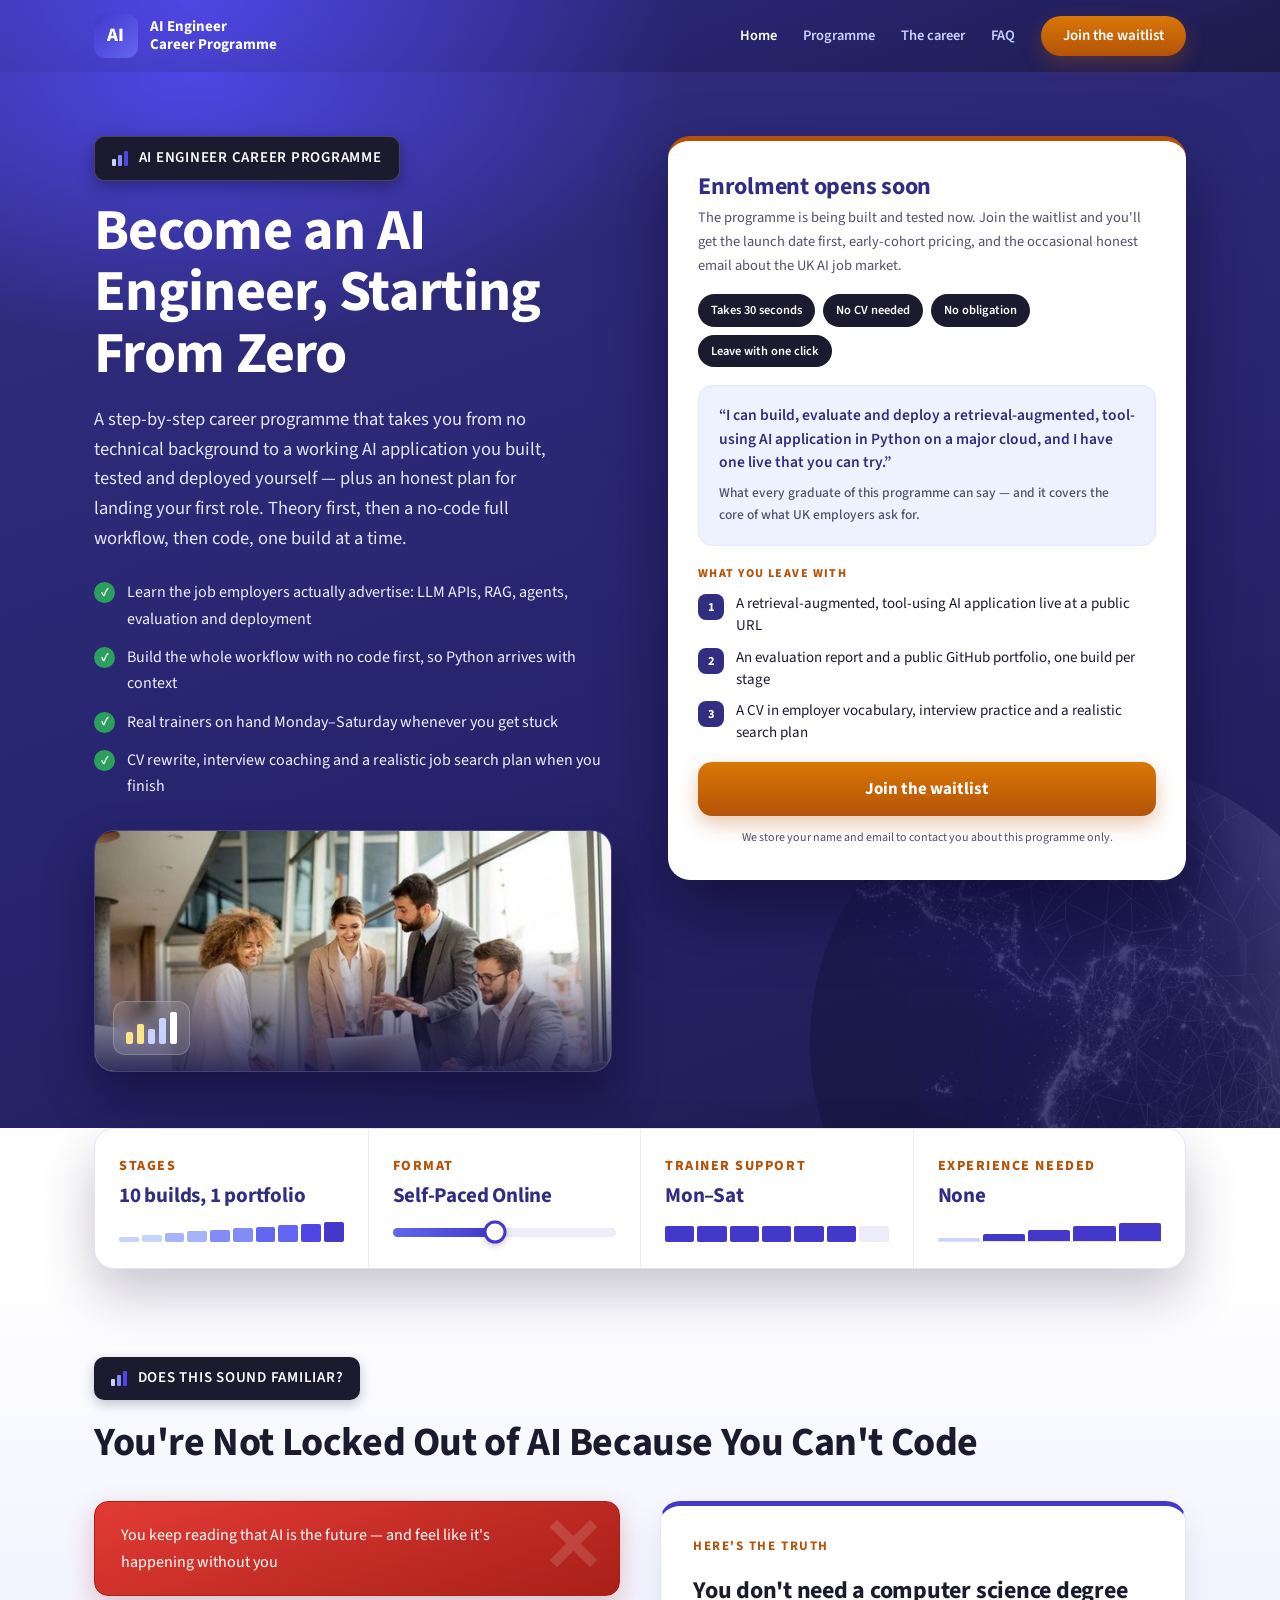
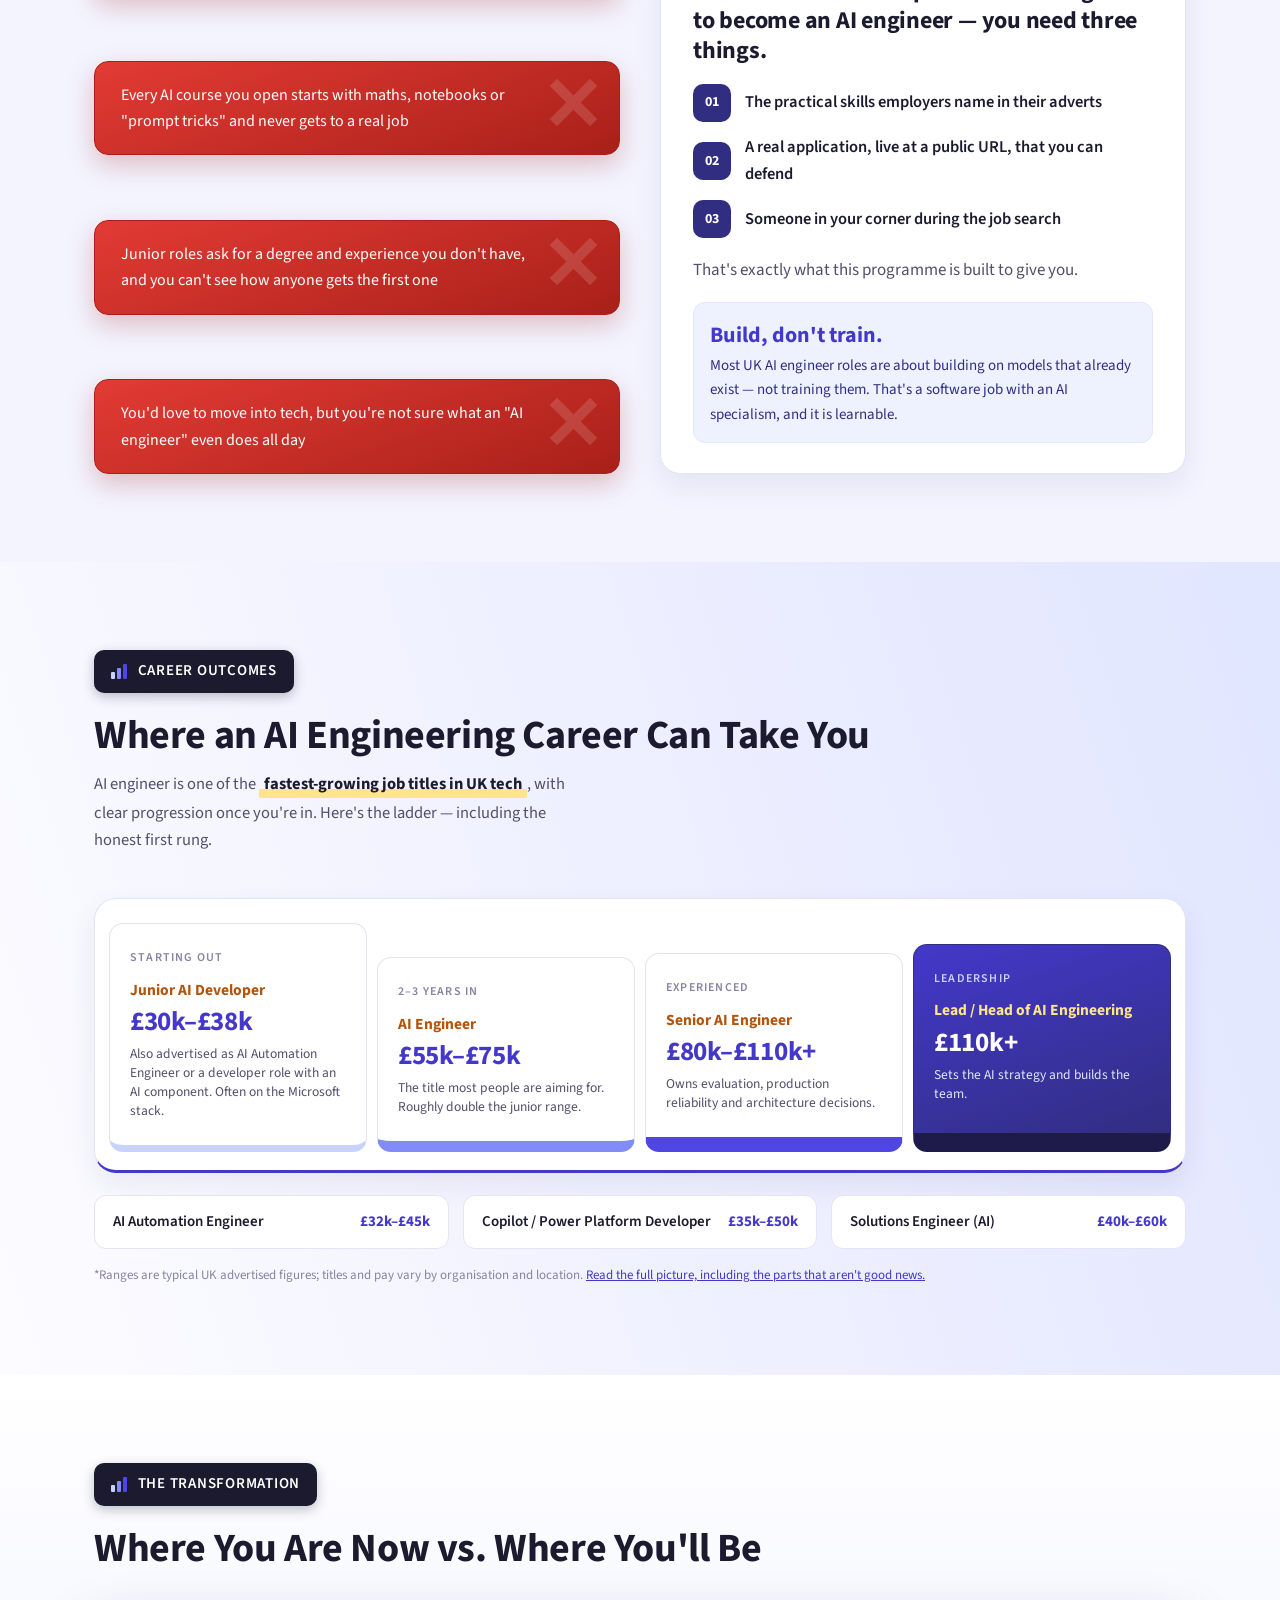
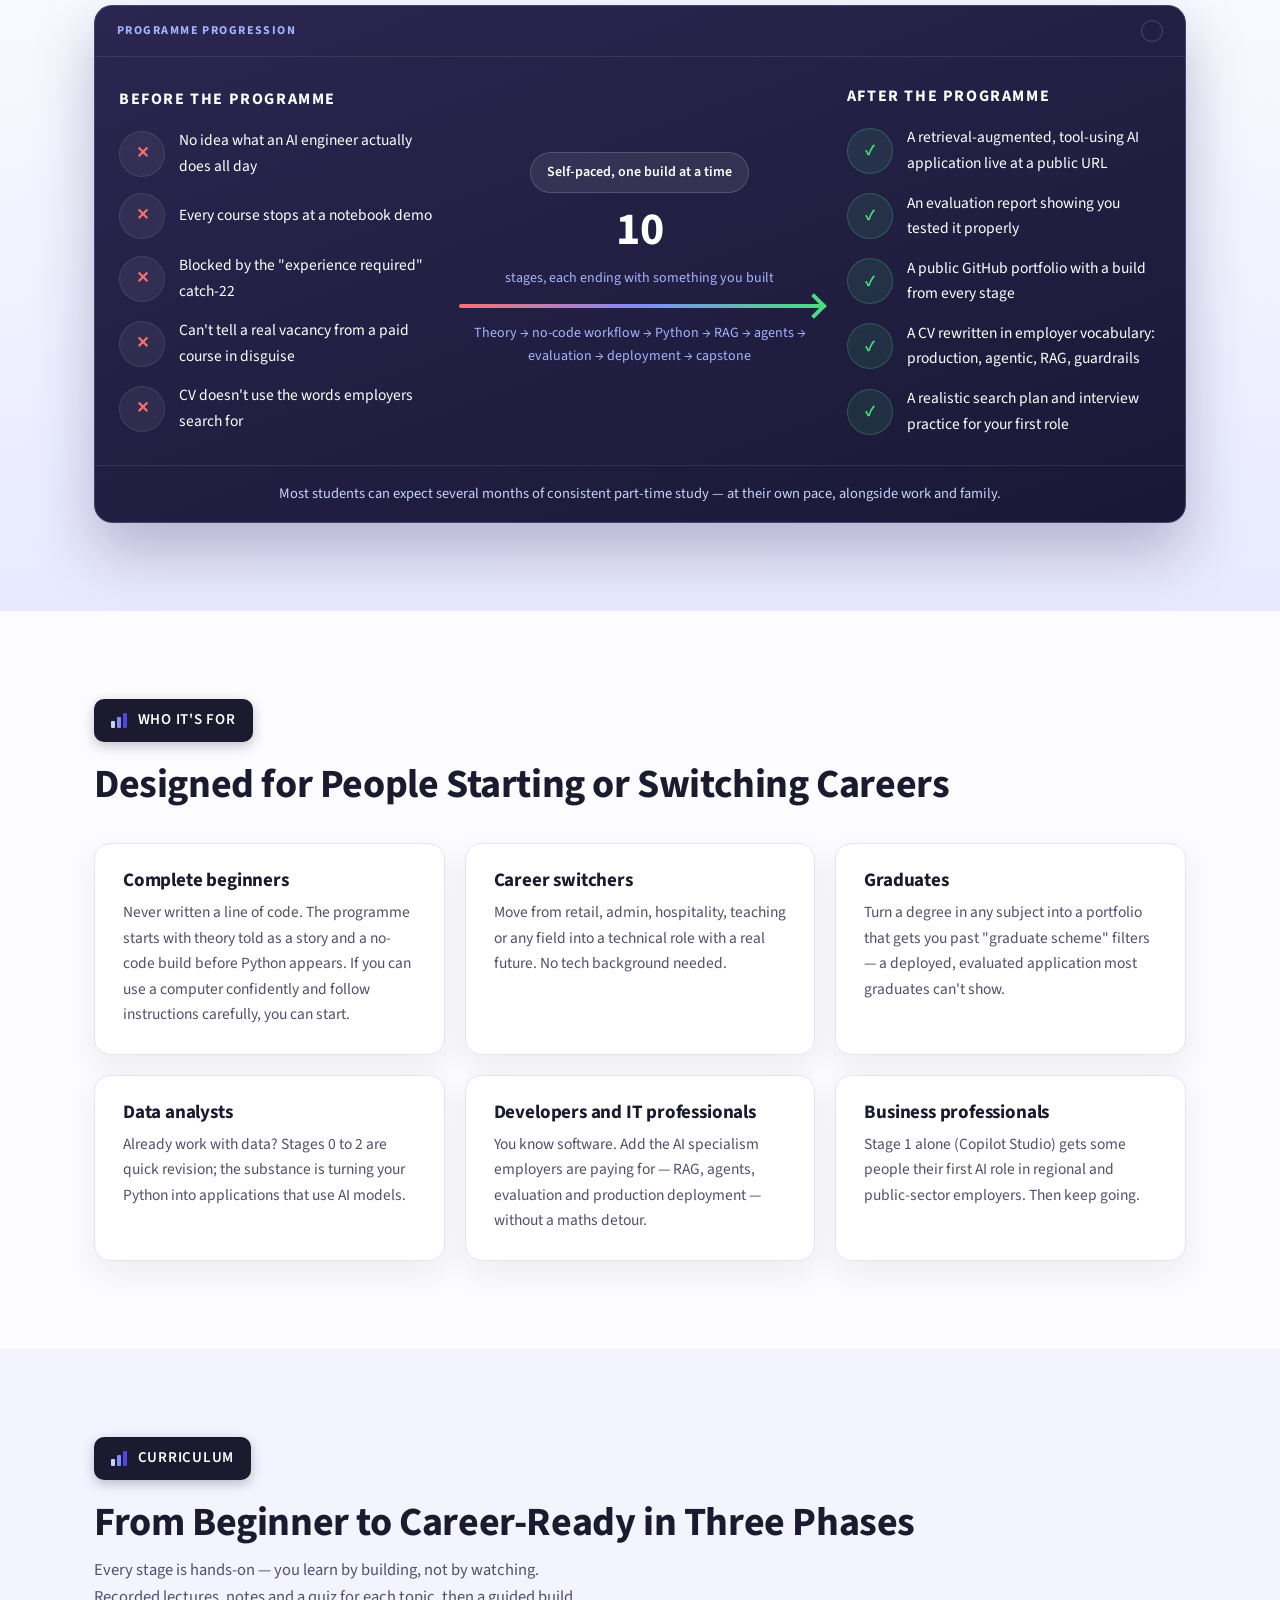
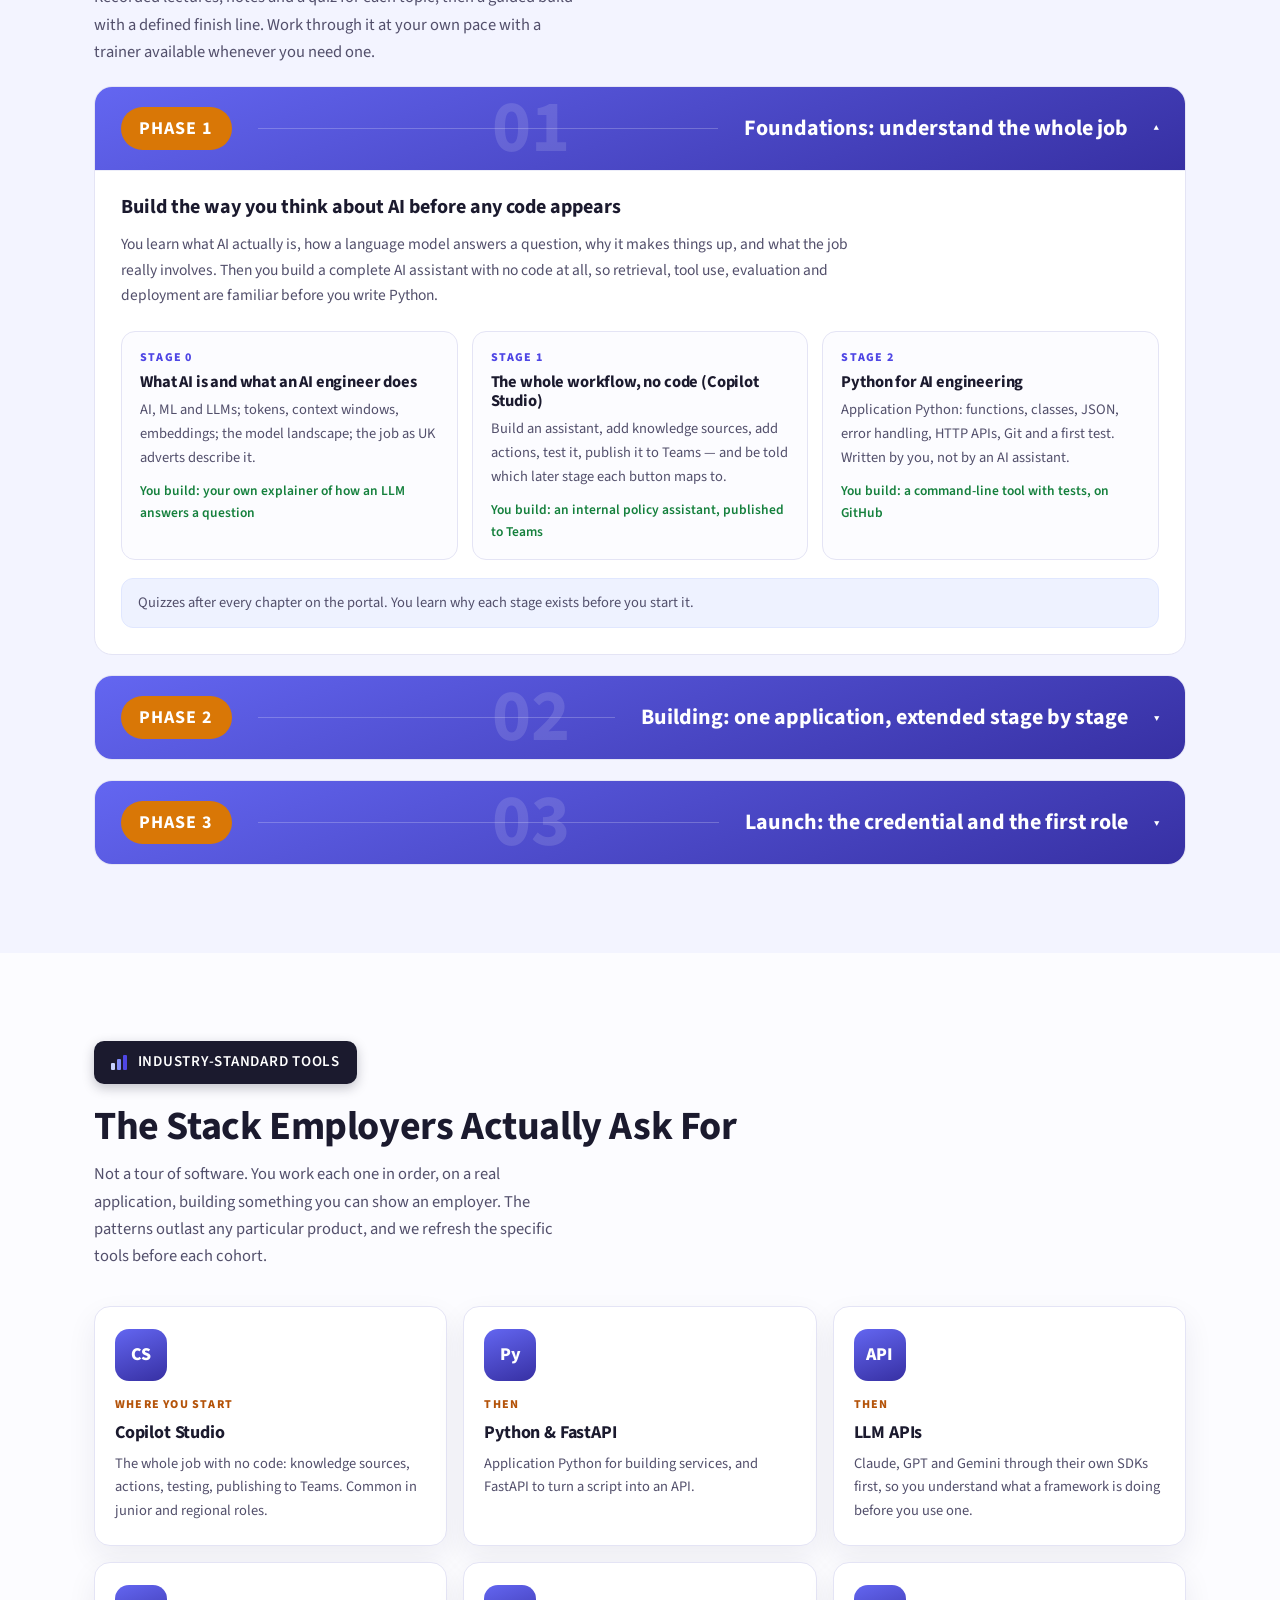
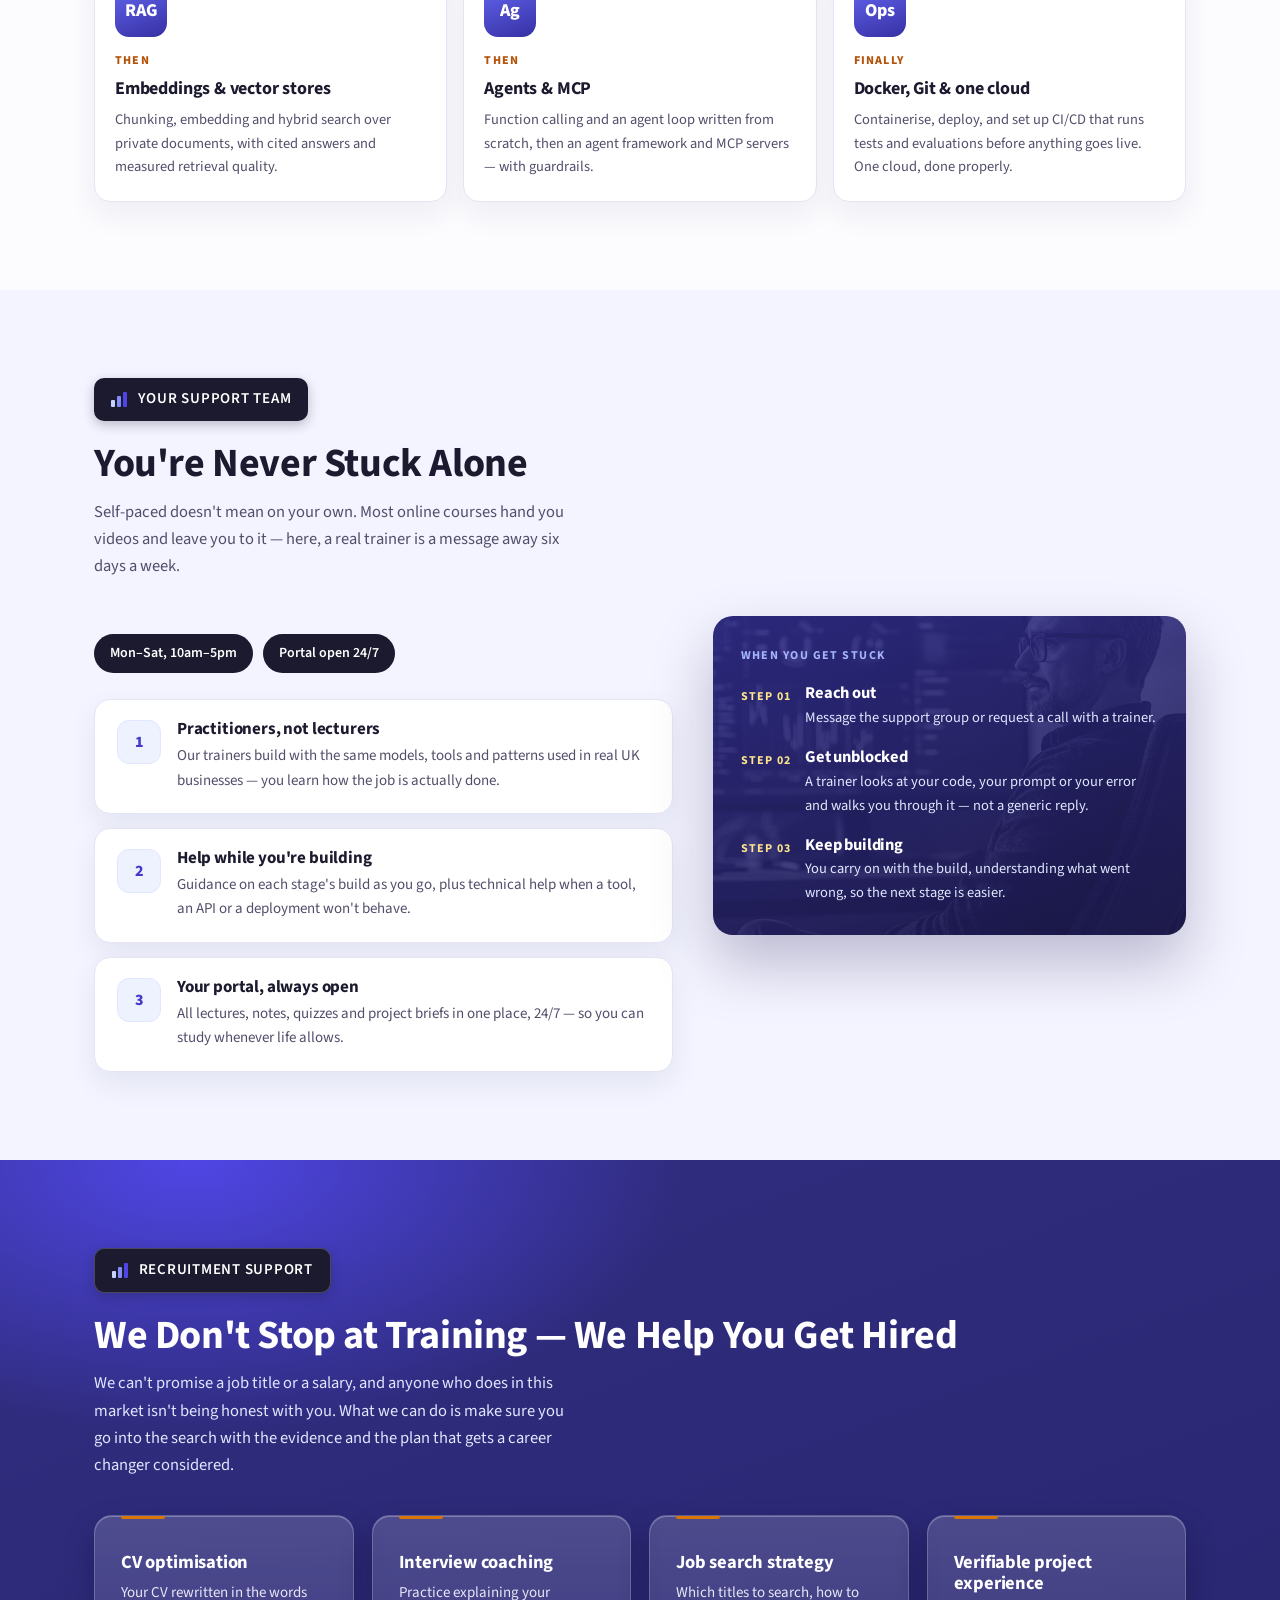
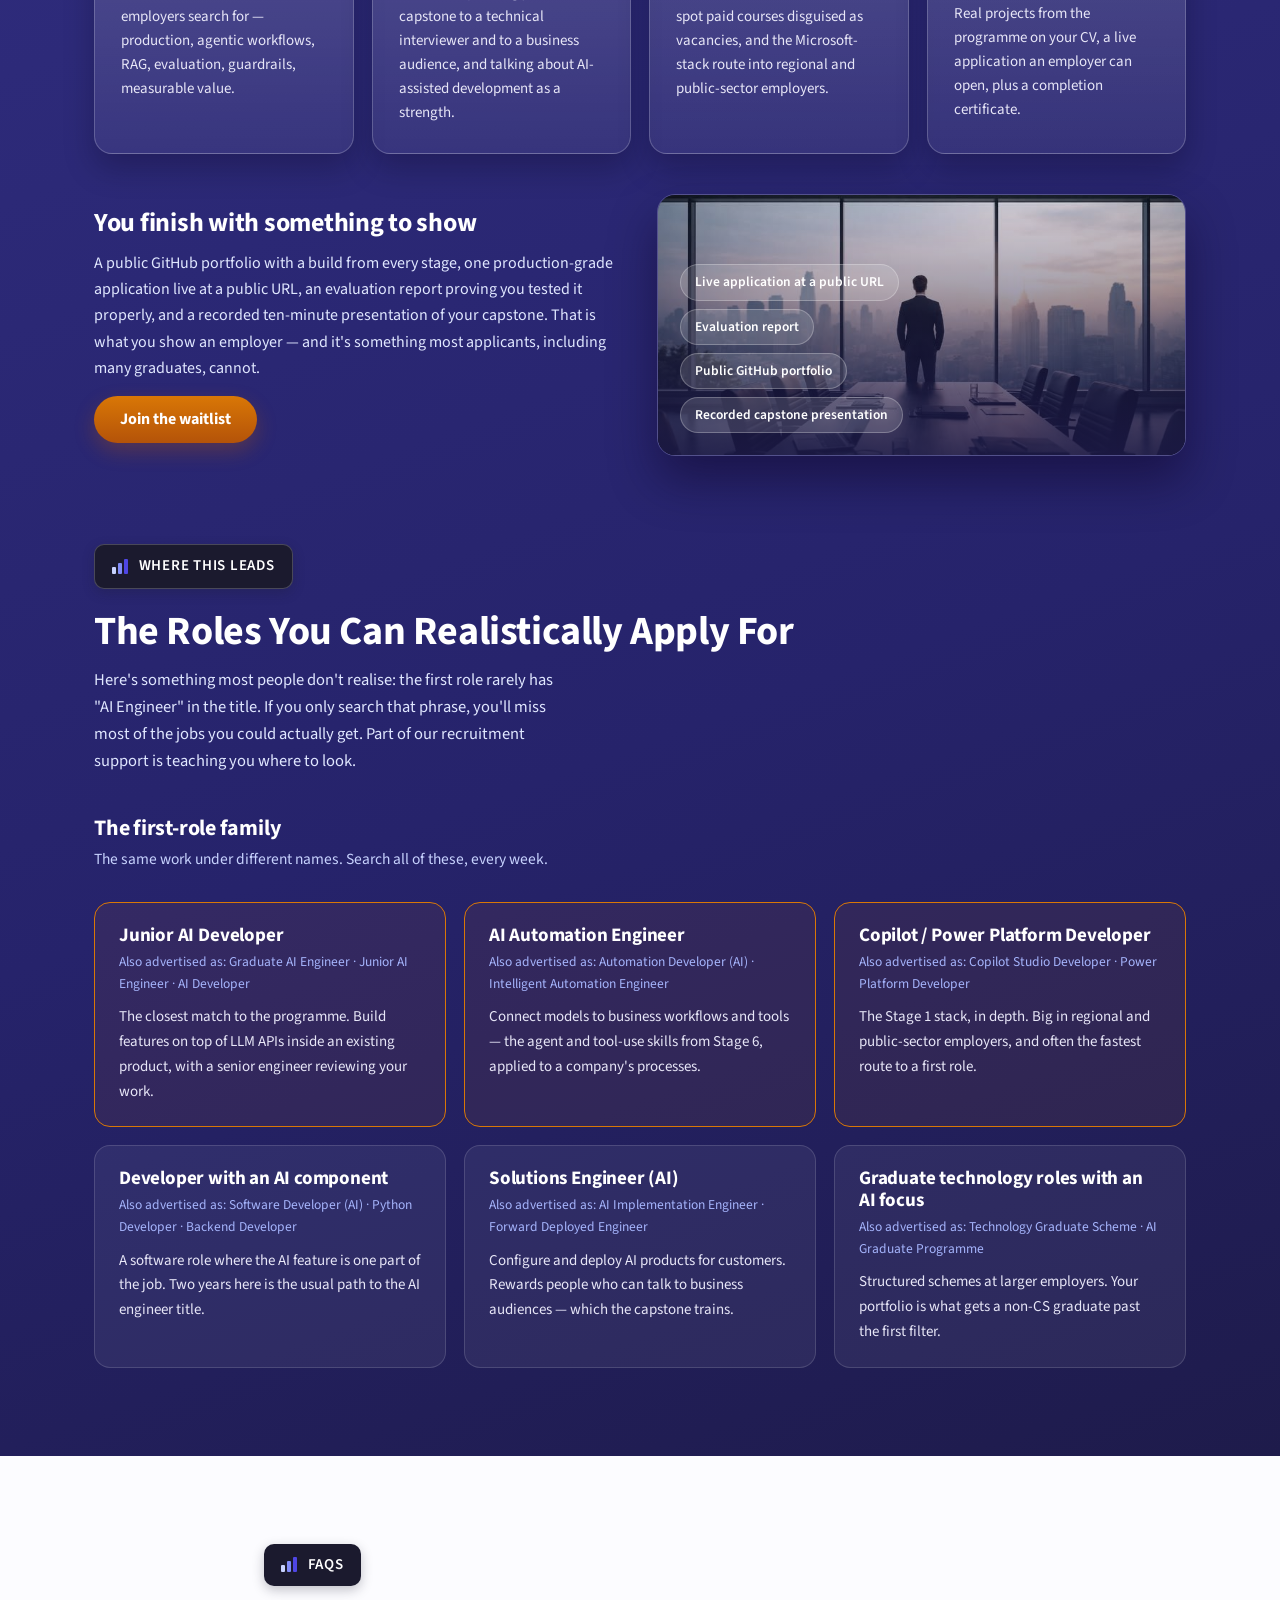
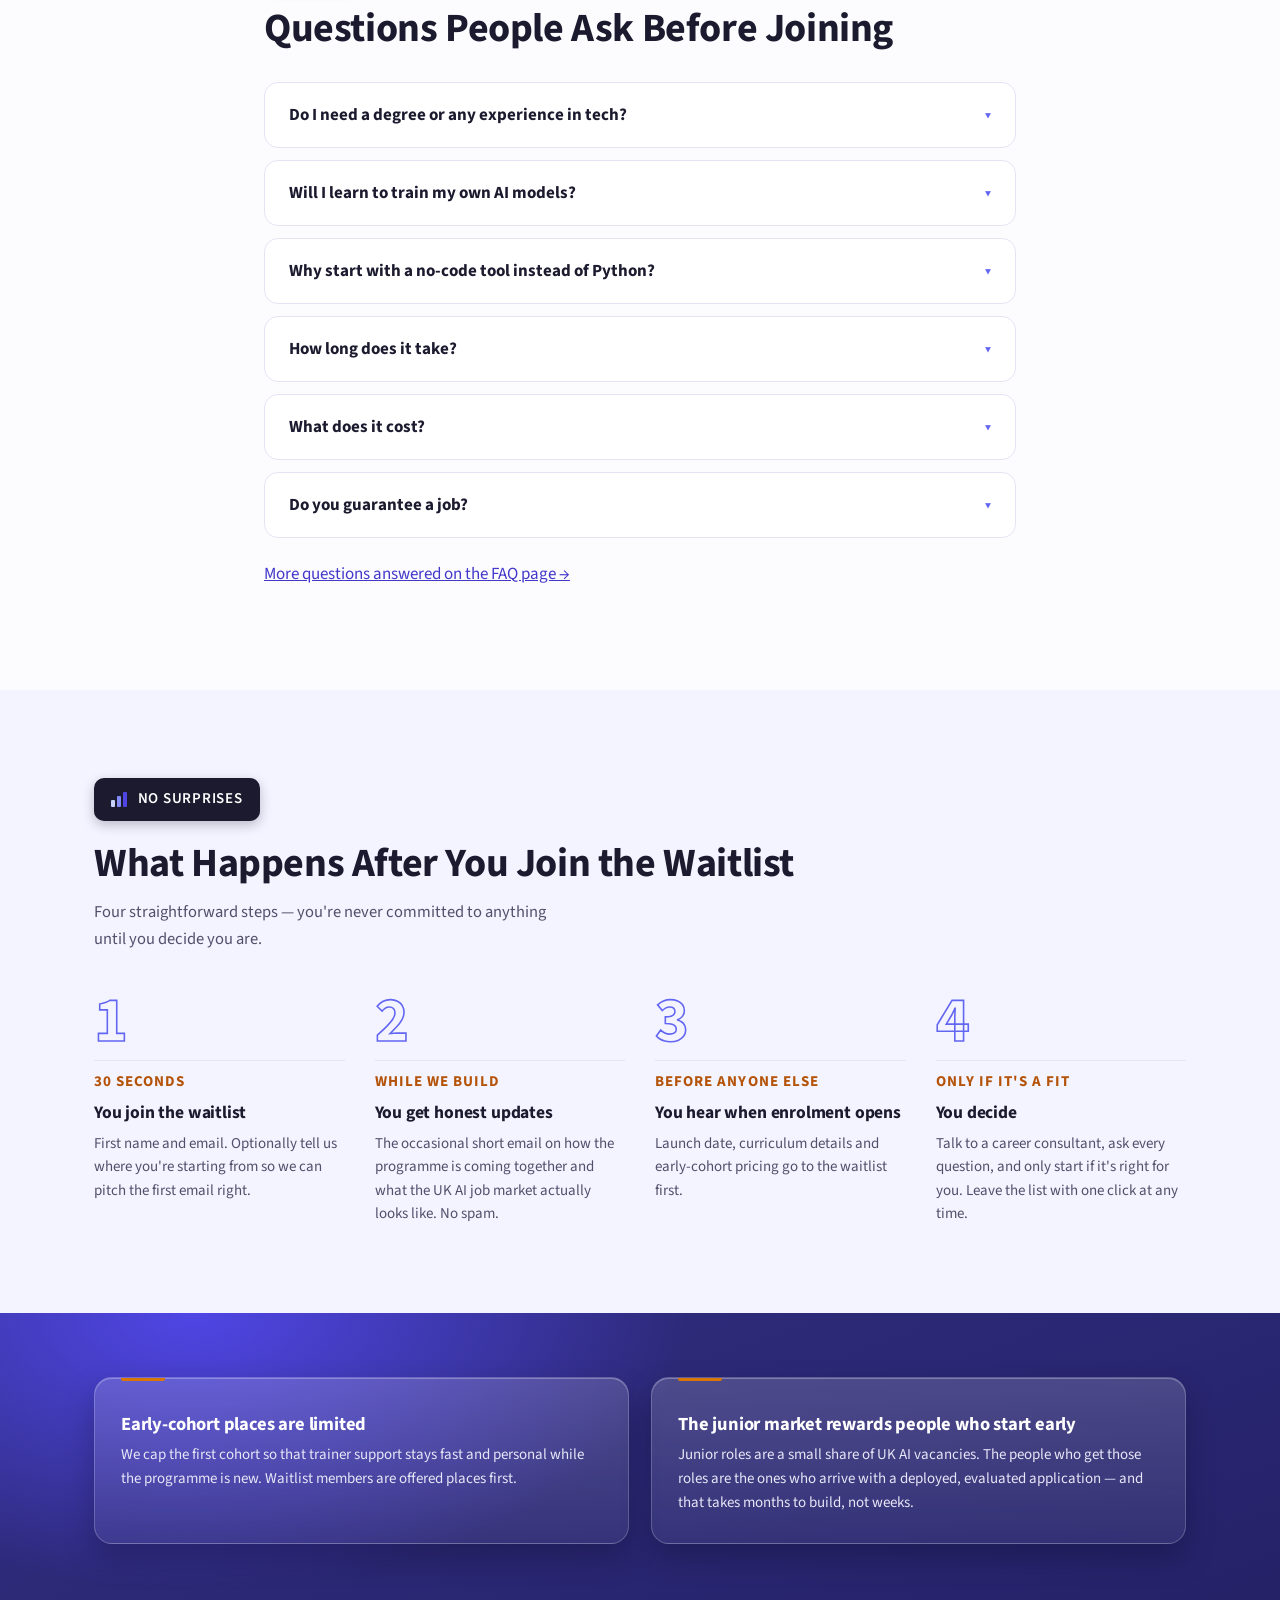
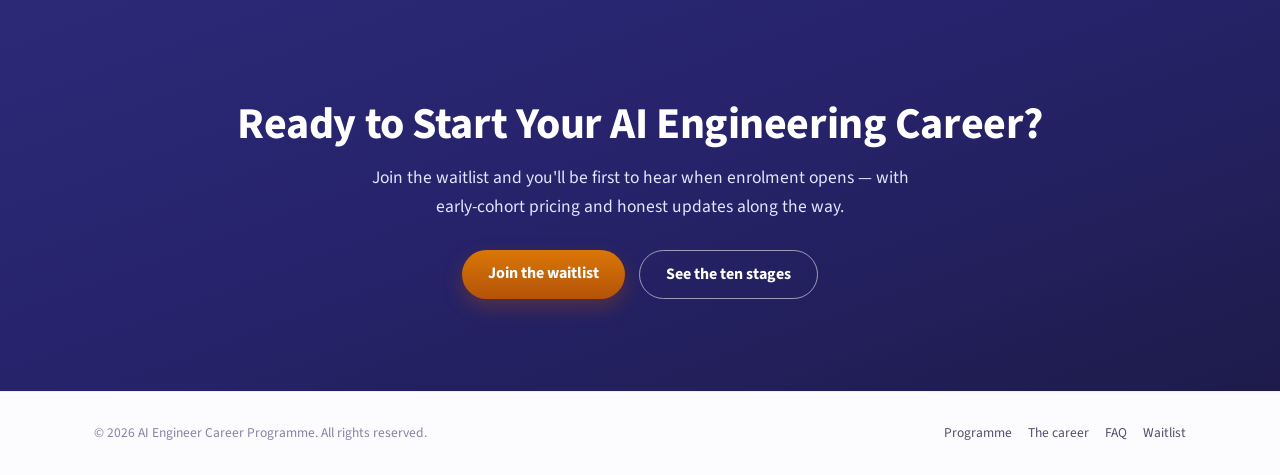
==== commit c58cd4f4: "Remove references to the 50-advert job analysis Drops mentions of the September 2026 analysis of 50 " ====
--- a/index.html
+++ b/index.html
@@ -52,7 +52,7 @@
       <ul class="pills"><li>Takes 30 seconds</li><li>No CV needed</li><li>No obligation</li><li>Leave with one click</li></ul>
       <div class="quote">
         <p>&ldquo;I can build, evaluate and deploy a retrieval-augmented, tool-using AI application in Python on a major cloud, and I have one live that you can try.&rdquo;</p>
-        <small>What every graduate of this programme can say — and it covers the core of most UK AI engineer adverts.</small>
+        <small>What every graduate of this programme can say — and it covers the core of what UK employers ask for.</small>
       </div>
       <div class="leave">
         <div class="k">What you leave with</div>
@@ -97,7 +97,7 @@
         <li><b>03</b>Someone in your corner during the job search</li>
       </ol>
       <p style="margin:0;color:var(--ink-soft)">That's exactly what this programme is built to give you.</p>
-      <div class="stat"><b>78%</b> of UK AI engineer adverts are about building on models that already exist — not training them. That's a software job with an AI specialism, and it is learnable.</div>
+      <div class="stat"><b>Build, don't train.</b> Most UK AI engineer roles are about building on models that already exist — not training them. That's a software job with an AI specialism, and it is learnable.</div>
     </div>
   </div>
 </div></section>
@@ -105,10 +105,10 @@
 <section class="sweep" id="careers"><div class="container">
   <span class="badge"><i><span></span><span></span><span></span></i>Career Outcomes</span>
   <h2>Where an AI Engineering Career Can Take You</h2>
-  <p class="lede">AI engineer is one of the <span class="hl"><span>fastest-growing job titles in UK tech</span></span>, with clear progression once you're in. We analysed 50 UK adverts to map the ladder below — including the honest first rung.</p>
+  <p class="lede">AI engineer is one of the <span class="hl"><span>fastest-growing job titles in UK tech</span></span>, with clear progression once you're in. Here's the ladder — including the honest first rung.</p>
   <div class="ladder" data-reveal aria-label="Typical career progression and advertised salary ranges">
     <div><div class="k">Starting out</div><div class="t">Junior AI Developer</div><div class="v">£30k–£38k</div><div class="s">Also advertised as AI Automation Engineer or a developer role with an AI component. Often on the Microsoft stack.</div></div>
-    <div><div class="k">2–3 years in</div><div class="t">AI Engineer</div><div class="v">£55k–£75k</div><div class="s">The title most people are aiming for. Roughly double the junior range in the adverts we analysed.</div></div>
+    <div><div class="k">2–3 years in</div><div class="t">AI Engineer</div><div class="v">£55k–£75k</div><div class="s">The title most people are aiming for. Roughly double the junior range.</div></div>
     <div><div class="k">Experienced</div><div class="t">Senior AI Engineer</div><div class="v">£80k–£110k+</div><div class="s">Owns evaluation, production reliability and architecture decisions.</div></div>
     <div><div class="k">Leadership</div><div class="t">Lead / Head of AI Engineering</div><div class="v">£110k+</div><div class="s">Sets the AI strategy and builds the team.</div></div>
   </div>
@@ -117,7 +117,7 @@
     <div>Copilot / Power Platform Developer <b>£35k–£50k</b></div>
     <div>Solutions Engineer (AI) <b>£40k–£60k</b></div>
   </div>
-  <p class="footnote">*Ranges are typical UK advertised figures from our September 2026 analysis; titles and pay vary by organisation and location. We re-run the analysis before every cohort. <a href="/career">Read the full picture, including the parts that aren't good news.</a></p>
+  <p class="footnote">*Ranges are typical UK advertised figures; titles and pay vary by organisation and location. <a href="/career">Read the full picture, including the parts that aren't good news.</a></p>
 </div></section>
 
 <section class="fade-down"><div class="container">
@@ -192,7 +192,7 @@
       <div class="stages">
         <div class="stage"><div class="n">Stage 3</div><h4>Working with LLM APIs</h4><p>Call a model from Python; system prompts, structured outputs, streaming, cost and latency; wrap it in a FastAPI service.</p><div class="b">You build: a chat service that runs on two model providers</div></div>
         <div class="stage"><div class="n">Stage 4</div><h4>Context engineering</h4><p>Prompts, examples, output schemas, tool descriptions, token budgeting, and defending against prompt injection.</p><div class="b">You build: validated structured outputs and injection defences</div></div>
-        <div class="stage"><div class="n">Stage 5</div><h4>Retrieval-augmented generation (RAG)</h4><p>Chunking, embeddings, vector stores, hybrid search, reranking, citing sources, measuring retrieval quality. In about half of UK adverts.</p><div class="b">You build: document Q&amp;A with cited answers and a quality score</div></div>
+        <div class="stage"><div class="n">Stage 5</div><h4>Retrieval-augmented generation (RAG)</h4><p>Chunking, embeddings, vector stores, hybrid search, reranking, citing sources, measuring retrieval quality.</p><div class="b">You build: document Q&amp;A with cited answers and a quality score</div></div>
         <div class="stage"><div class="n">Stage 6</div><h4>Agents and tool use</h4><p>Function calling, an agent loop from scratch, then a framework; MCP servers; guardrails and safe fallbacks.</p><div class="b">You build: an agent that calls real tools and fails safely</div></div>
         <div class="stage"><div class="n">Stage 7</div><h4>Evaluation</h4><p>Test sets, model-as-judge, human review, regression tests for prompts, tracing. The skill almost every course skips.</p><div class="b">You build: an evaluation suite and a report of what your agent gets wrong</div></div>
         <div class="stage"><div class="n">Stage 8</div><h4>Shipping to production</h4><p>Docker, one cloud, CI/CD that blocks deployment if evaluations regress, logging, monitoring, auth, cost per request.</p><div class="b">You build: your agent live at a public URL with a pipeline</div></div>
@@ -210,7 +210,7 @@
         <div class="stage"><div class="n">Stage 9</div><h4>Capstone</h4><p>Scope a real organisational problem, build a retrieval-augmented, tool-using application with an evaluation suite, deploy it, present it in business terms.</p><div class="b">You build: your portfolio — repo, live app, eval report, presentation</div></div>
         <div class="stage"><div class="n">Stage 10</div><h4>Getting hired</h4><p>Which titles to search, spotting fake vacancies, a CV in employer vocabulary, the Microsoft-stack route into regional employers, interview practice, progression.</p><div class="b">You build: a CV in employer vocabulary and a realistic search plan</div></div>
       </div>
-      <p class="acc-note">Deliberately left out: training models from scratch, deep learning maths, PyTorch, computer vision. None of the adverts we analysed asked for them at junior level. <a href="/programme">See the full stage-by-stage breakdown.</a></p>
+      <p class="acc-note">Deliberately left out: training models from scratch, deep learning maths, PyTorch, computer vision. Junior roles rarely ask for them. <a href="/programme">See the full stage-by-stage breakdown.</a></p>
     </div></div>
   </div>
 </div></section>
@@ -220,8 +220,8 @@
   <h2>The Stack Employers Actually Ask For</h2>
   <p class="lede">Not a tour of software. You work each one in order, on a real application, building something you can show an employer. The patterns outlast any particular product, and we refresh the specific tools before each cohort.</p>
   <div class="tools" data-reveal>
-    <div class="tool"><div class="mark">CS</div><div class="order">Where you start</div><h3>Copilot Studio</h3><p>The whole job with no code: knowledge sources, actions, testing, publishing to Teams. In a fifth of UK adverts and dominant in junior and regional roles.</p></div>
-    <div class="tool"><div class="mark">Py</div><div class="order">Then</div><h3>Python &amp; FastAPI</h3><p>Application Python for building services — in 78% of adverts — and FastAPI to turn a script into an API.</p></div>
+    <div class="tool"><div class="mark">CS</div><div class="order">Where you start</div><h3>Copilot Studio</h3><p>The whole job with no code: knowledge sources, actions, testing, publishing to Teams. Common in junior and regional roles.</p></div>
+    <div class="tool"><div class="mark">Py</div><div class="order">Then</div><h3>Python &amp; FastAPI</h3><p>Application Python for building services, and FastAPI to turn a script into an API.</p></div>
     <div class="tool"><div class="mark">API</div><div class="order">Then</div><h3>LLM APIs</h3><p>Claude, GPT and Gemini through their own SDKs first, so you understand what a framework is doing before you use one.</p></div>
     <div class="tool"><div class="mark">RAG</div><div class="order">Then</div><h3>Embeddings &amp; vector stores</h3><p>Chunking, embedding and hybrid search over private documents, with cited answers and measured retrieval quality.</p></div>
     <div class="tool"><div class="mark">Ag</div><div class="order">Then</div><h3>Agents &amp; MCP</h3><p>Function calling and an agent loop written from scratch, then an agent framework and MCP servers — with guardrails.</p></div>
@@ -300,7 +300,7 @@
   <h2>Questions People Ask Before Joining</h2>
   <div class="faq-list">
     <details><summary>Do I need a degree or any experience in tech?</summary><div class="body"><p>No. The programme starts with theory told as a story and a complete no-code workflow before any Python appears. Many junior AI adverts do ask for a degree, and we say so plainly — the programme's answer is a portfolio strong enough to be considered without one.</p></div></details>
-    <details><summary>Will I learn to train my own AI models?</summary><div class="body"><p>No, and that is deliberate. None of the UK adverts we analysed were about training models from scratch. You learn to understand models well enough to choose, use, constrain and evaluate them, which is what the job actually involves.</p></div></details>
+    <details><summary>Will I learn to train my own AI models?</summary><div class="body"><p>No, and that is deliberate. Junior AI engineer roles are about building on existing models, not training them from scratch. You learn to understand models well enough to choose, use, constrain and evaluate them, which is what the job actually involves.</p></div></details>
     <details><summary>Why start with a no-code tool instead of Python?</summary><div class="body"><p>Because understanding the shape of the job is more important than syntax. In Stage 1 you build a full AI assistant without code and are told, as you go, which later stage each button corresponds to. When Python arrives, you already know what you're building and why.</p></div></details>
     <details><summary>How long does it take?</summary><div class="body"><p>It depends on the hours you can give it. Self-paced, most people should expect several months of consistent part-time study. We'll publish clearer guidance with the enrolment details once the full programme has been through its first learners.</p></div></details>
     <details><summary>What does it cost?</summary><div class="body"><p>Pricing will be announced when enrolment opens. People on the waitlist will be told first and offered early-cohort pricing.</p></div></details>
@@ -324,7 +324,7 @@
 <div class="dark-block">
 <section class="urgency"><div class="container" data-reveal>
   <div class="glass"><h3>Early-cohort places are limited</h3><p>We cap the first cohort so that trainer support stays fast and personal while the programme is new. Waitlist members are offered places first.</p></div>
-  <div class="glass"><h3>The junior market rewards people who start early</h3><p>Fewer than one in five UK AI adverts is for a junior. The people who get those roles are the ones who arrive with a deployed, evaluated application — and that takes months to build, not weeks.</p></div>
+  <div class="glass"><h3>The junior market rewards people who start early</h3><p>Junior roles are a small share of UK AI vacancies. The people who get those roles are the ones who arrive with a deployed, evaluated application — and that takes months to build, not weeks.</p></div>
 </div></section>
 
 <section class="cta-final"><div class="container">
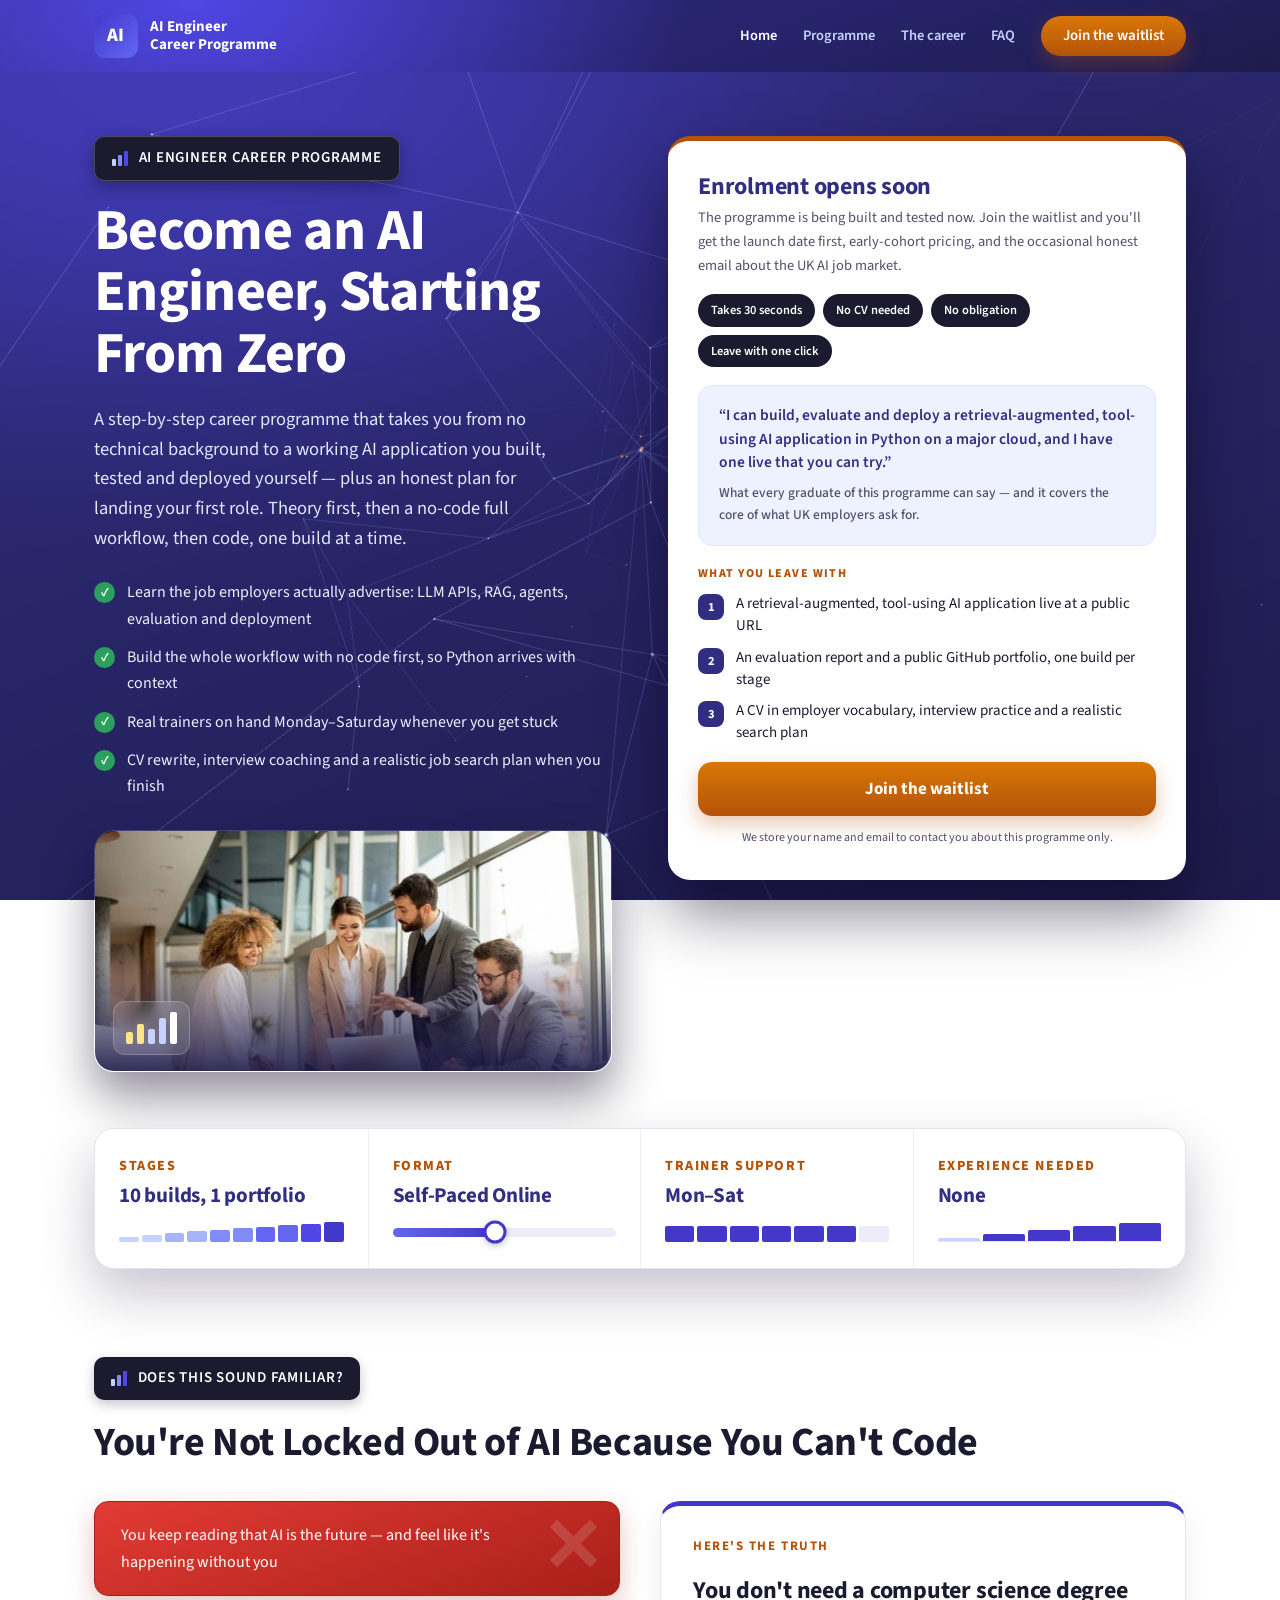
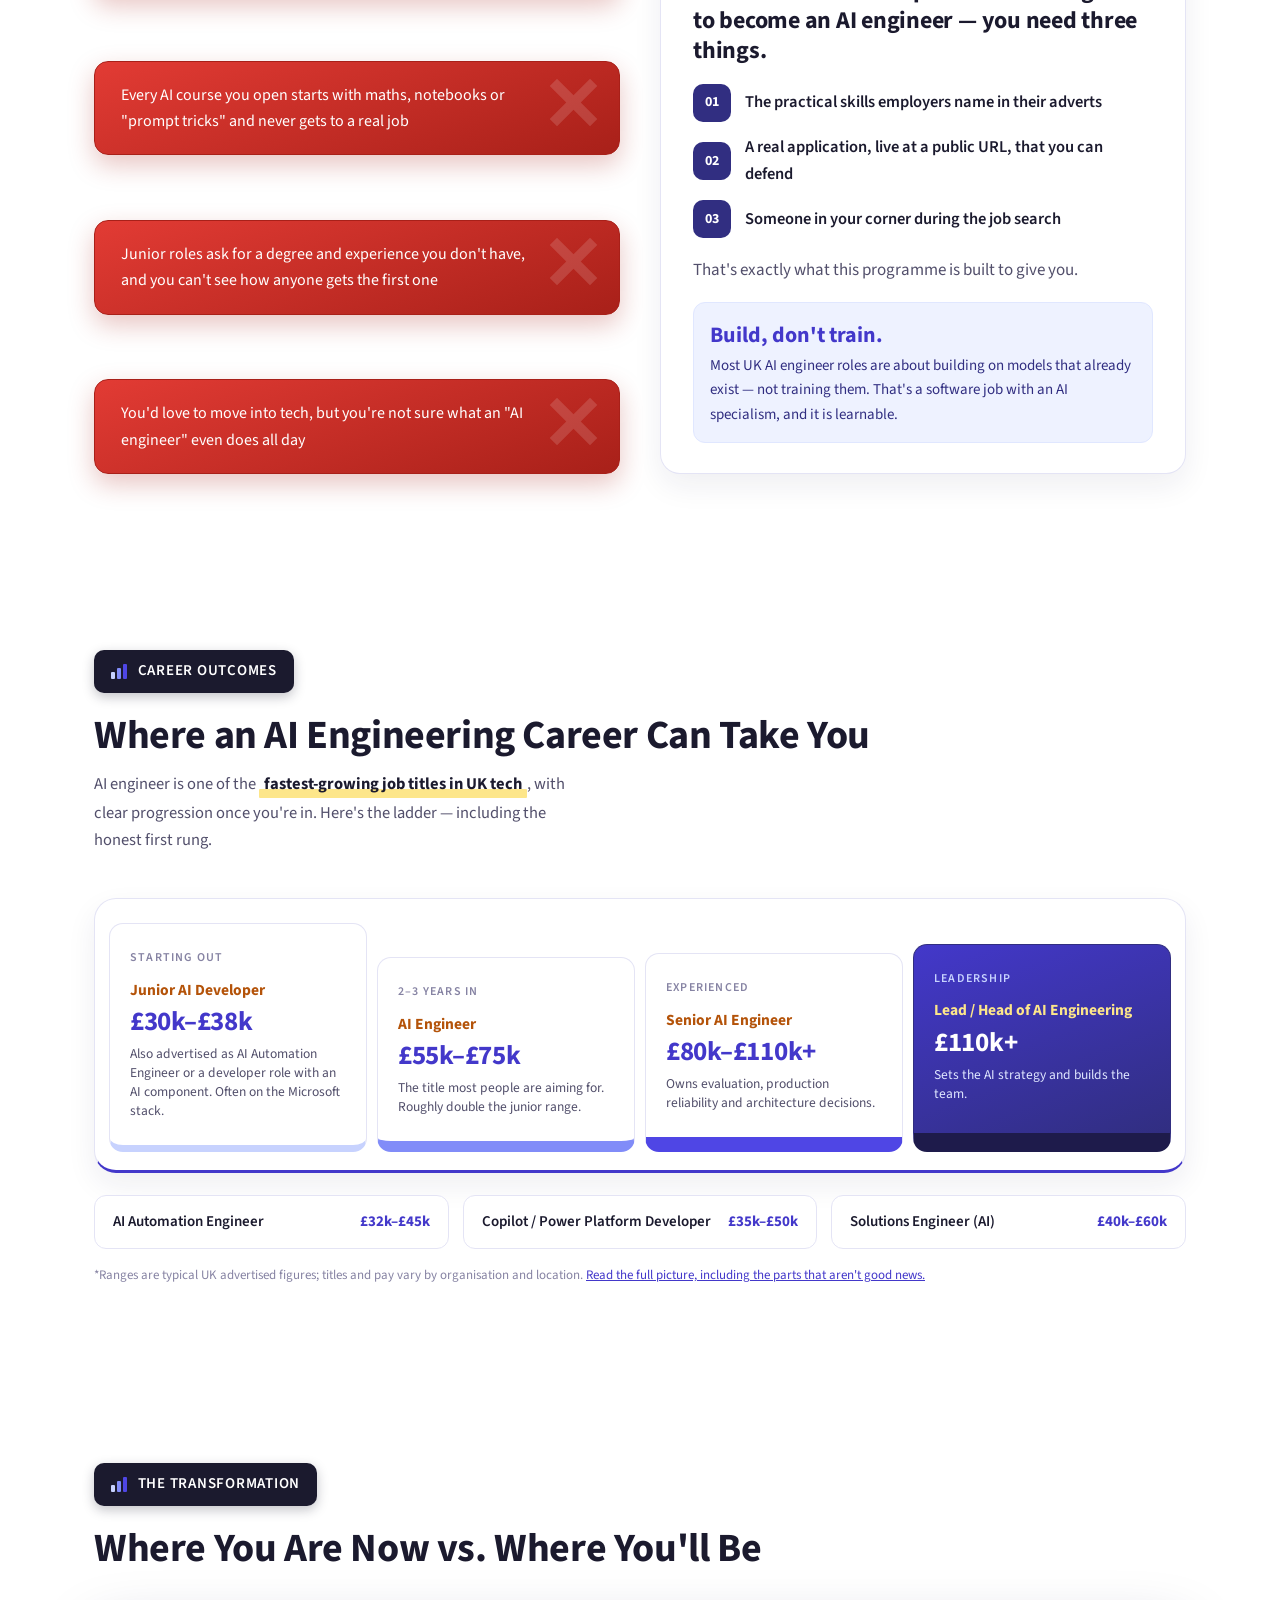
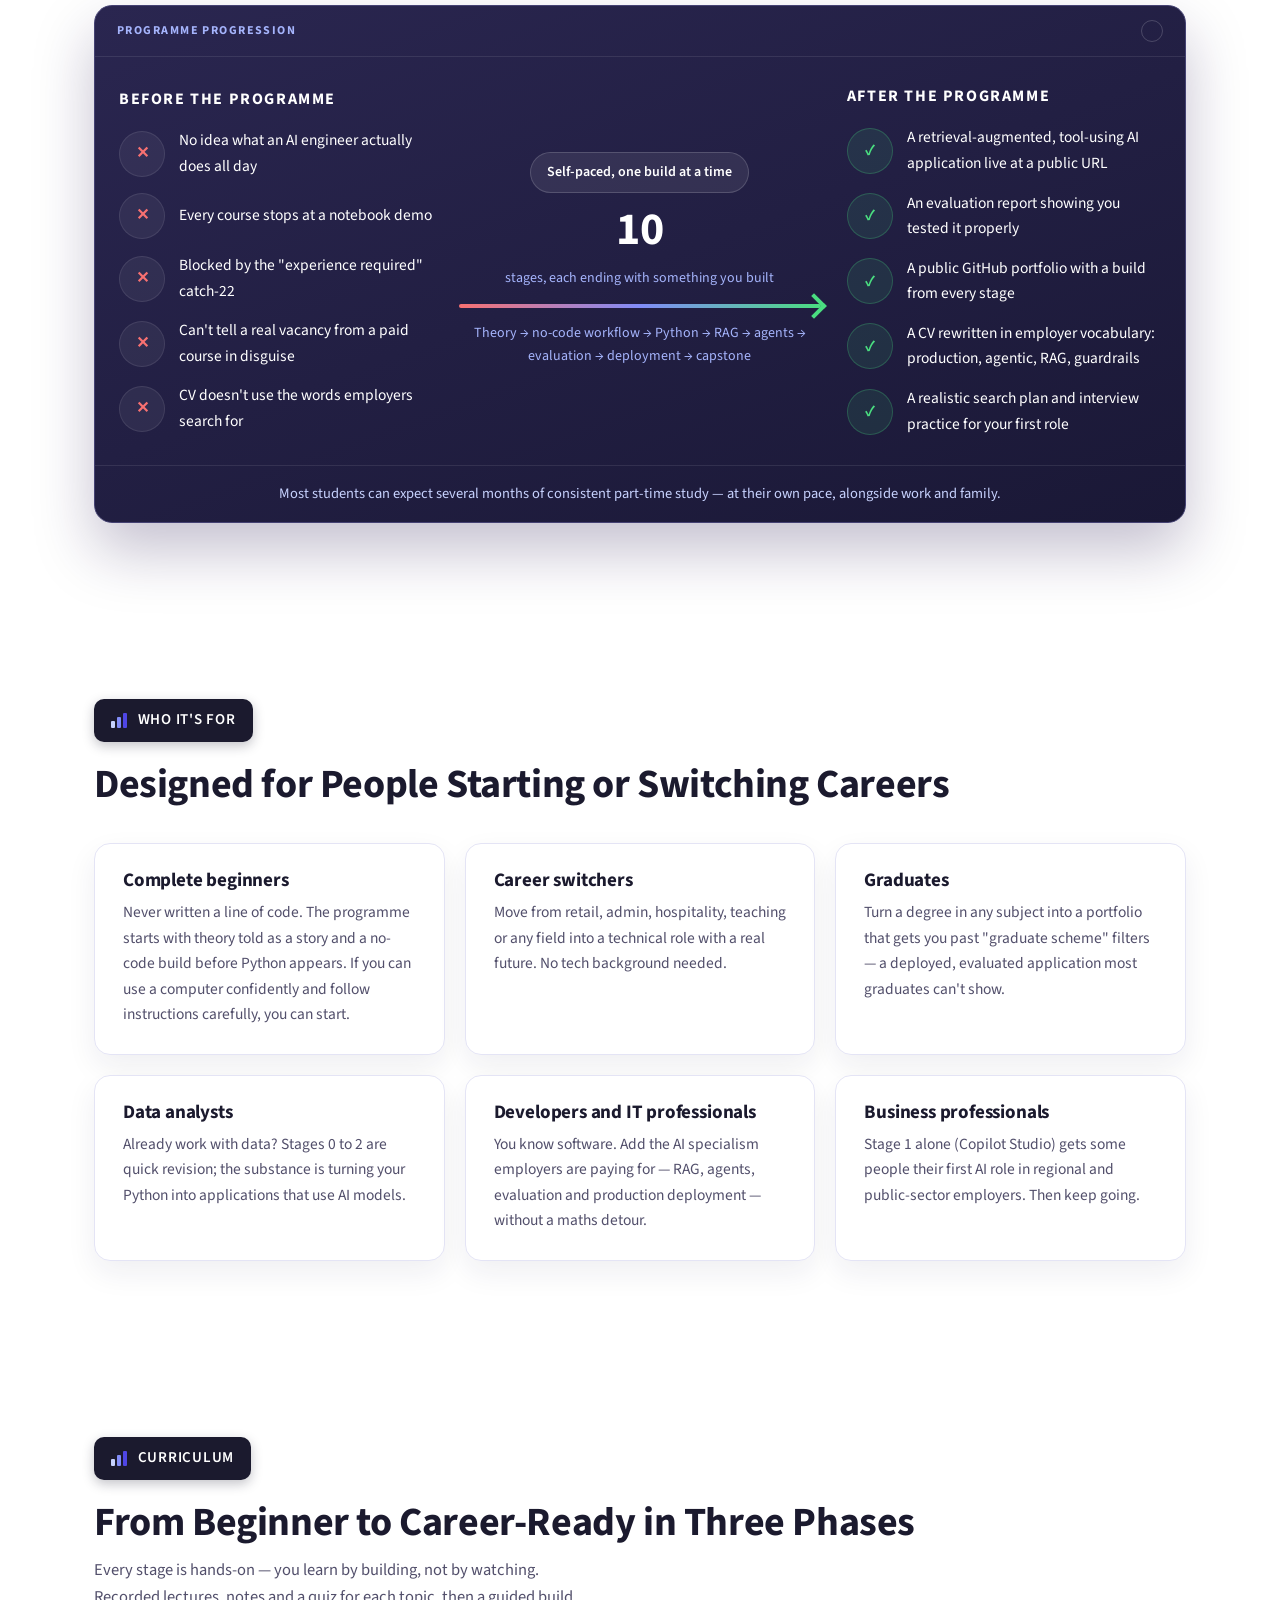
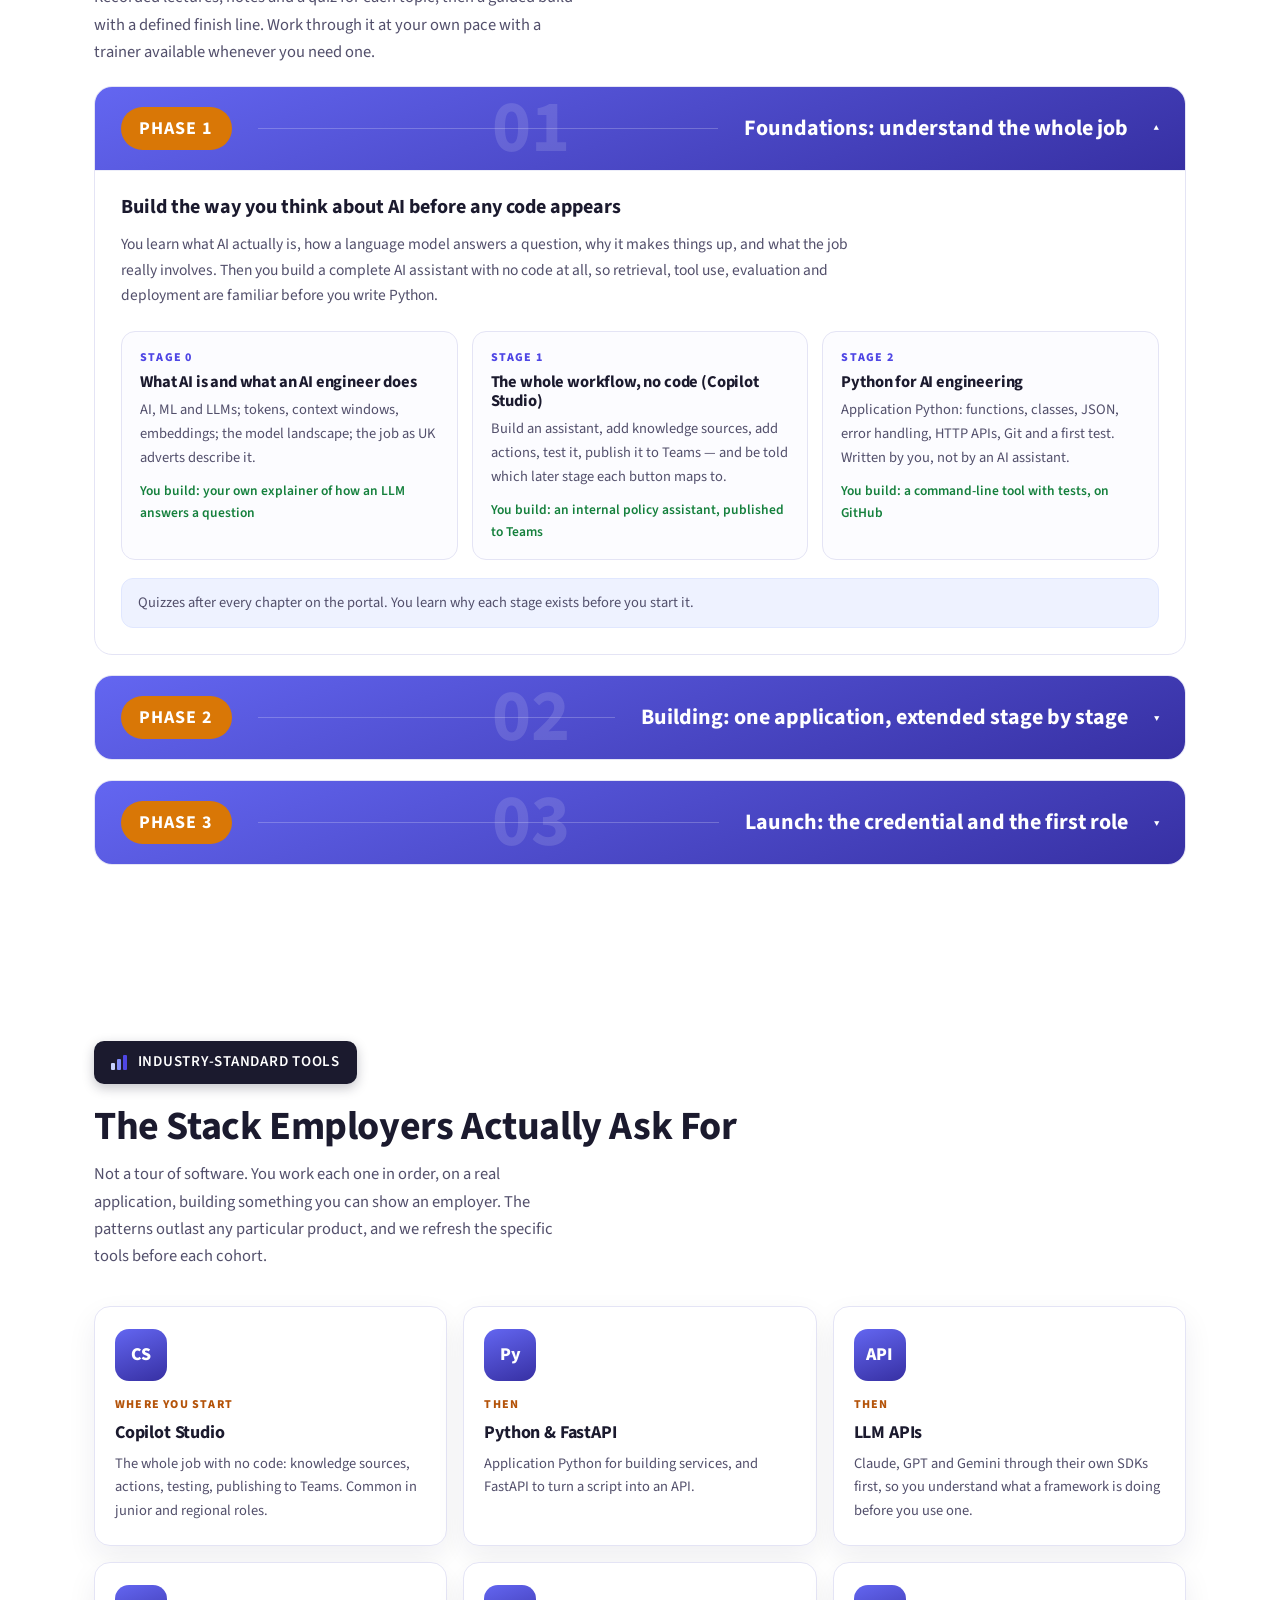
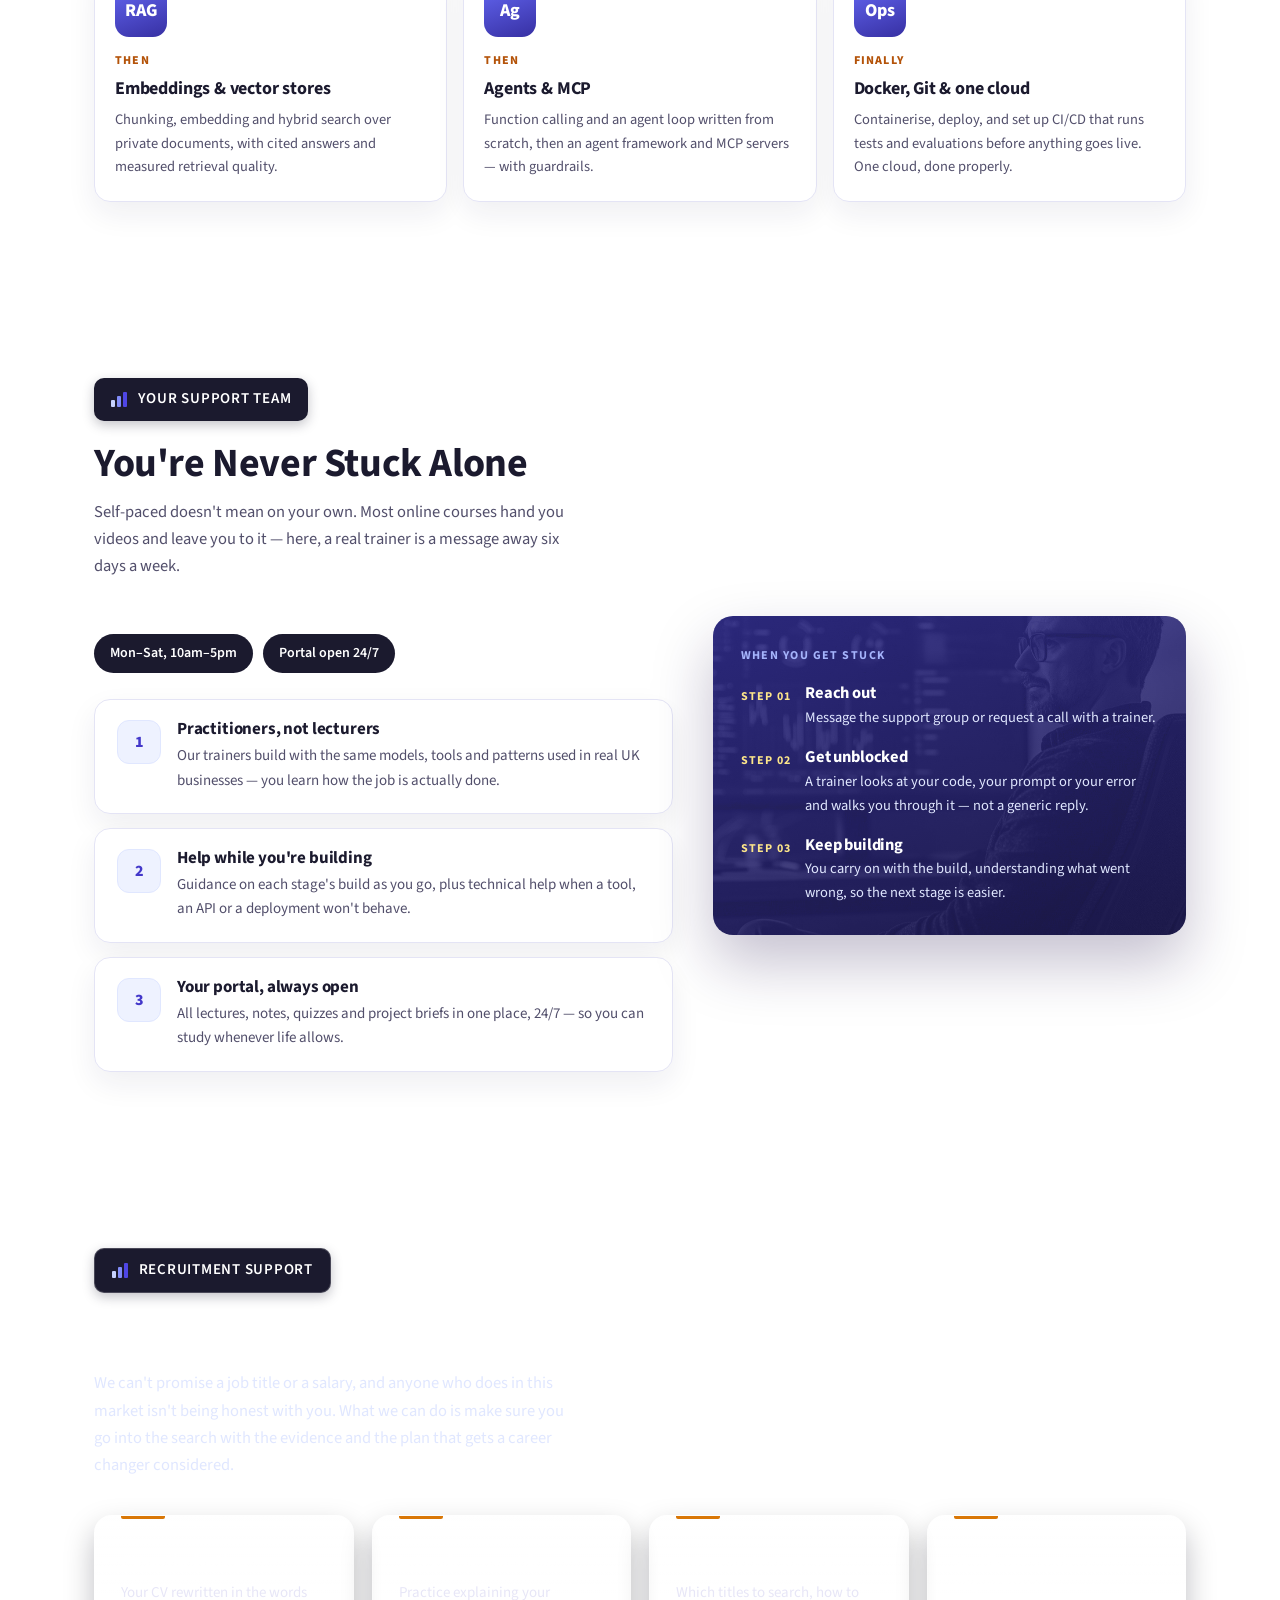
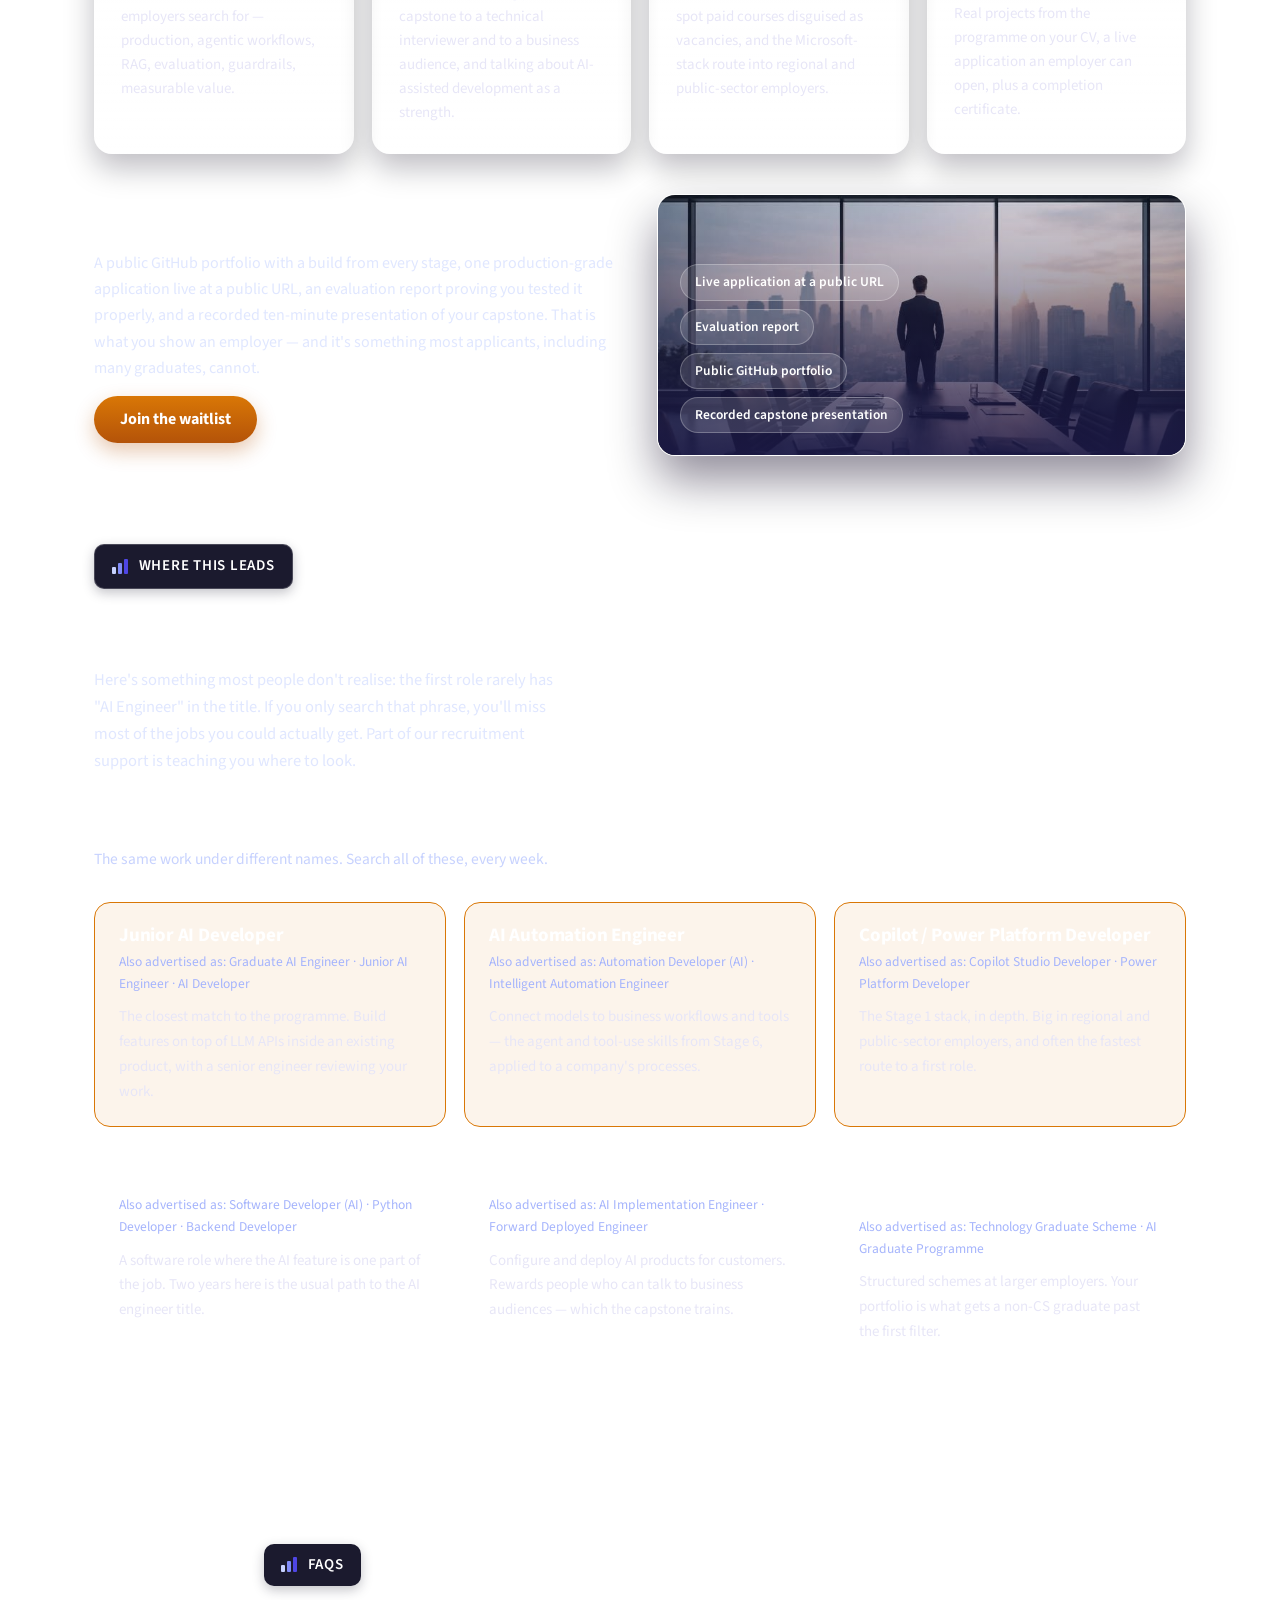
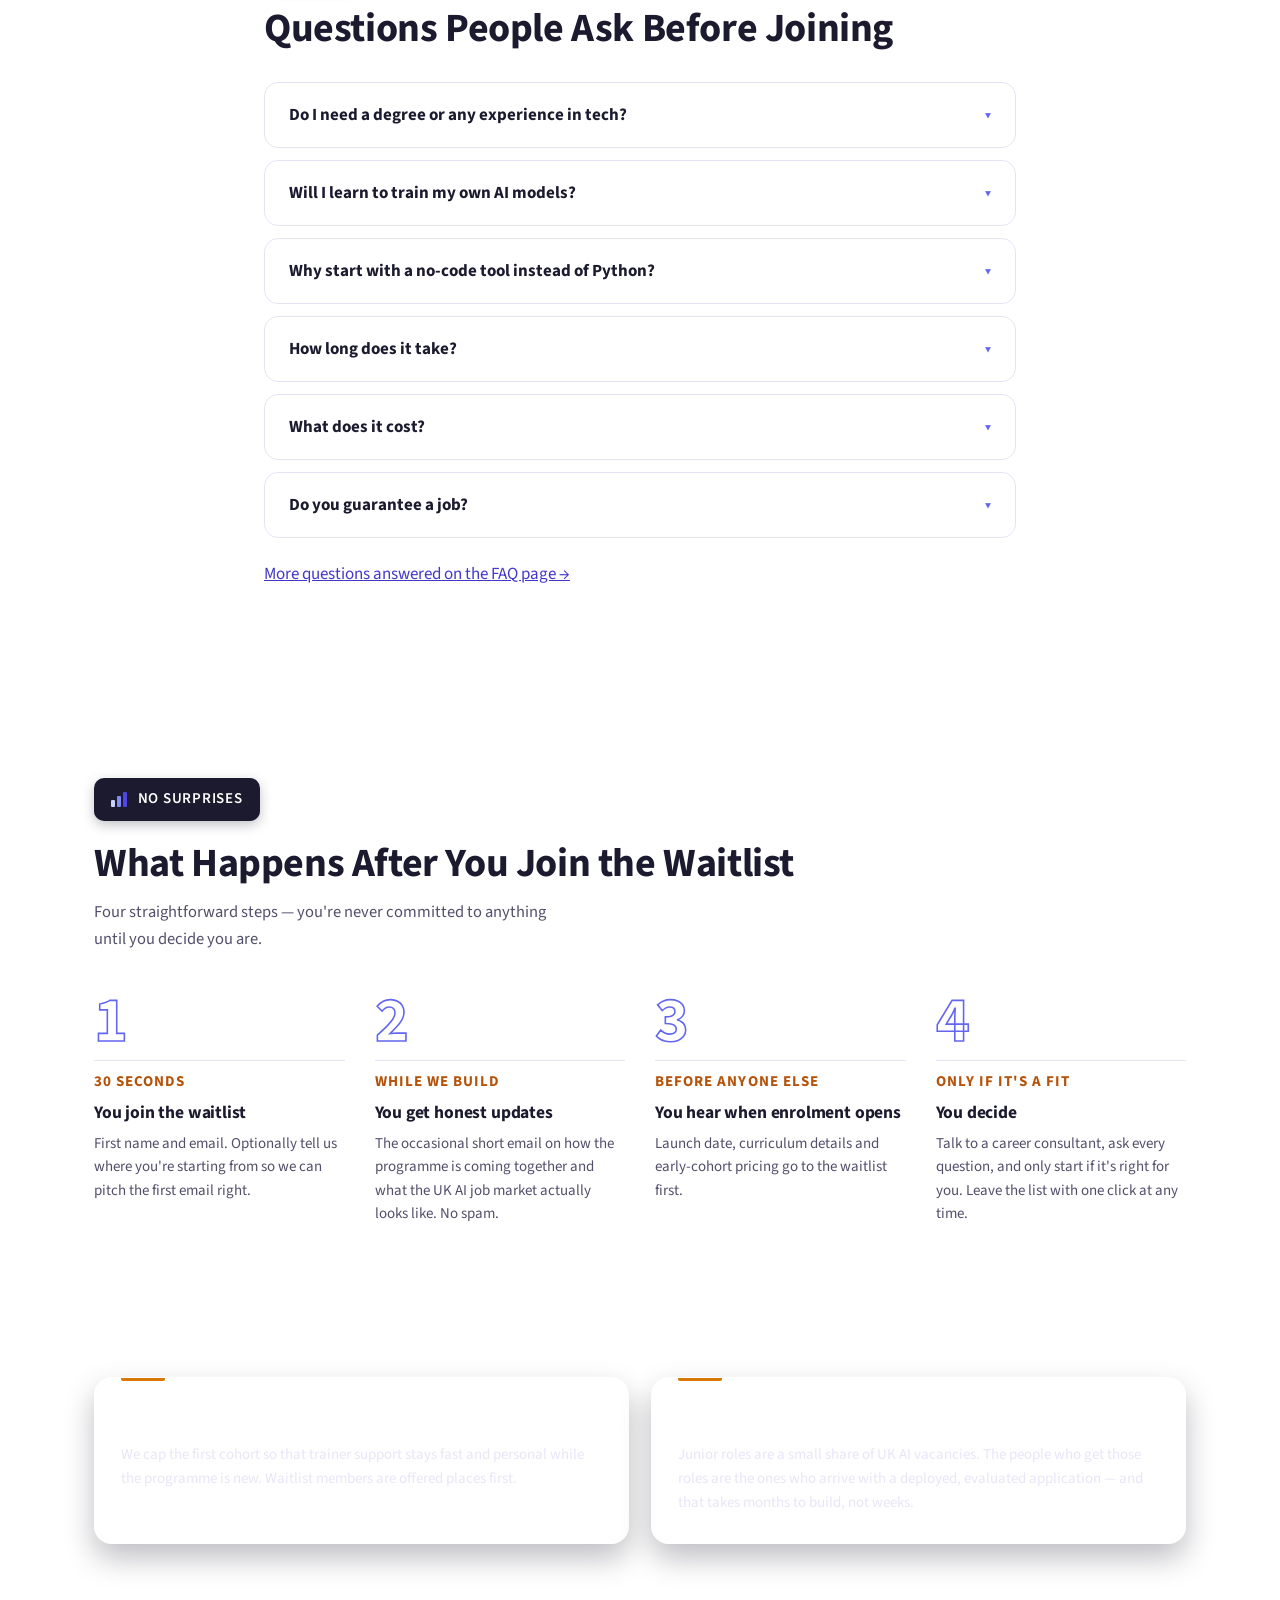
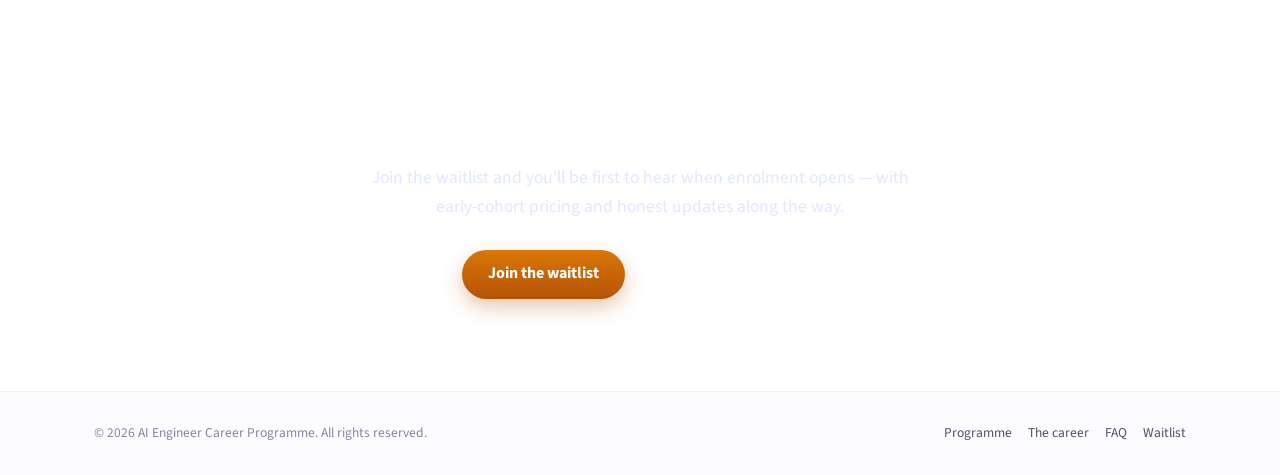
==== commit 288f5c9a: "Add 3D neural network scroll scene to the home page A WebGL network of glowing nodes and orange sign" ====
--- a/index.html
+++ b/index.html
@@ -339,5 +339,6 @@
 </div></footer>
 <div class="sticky-cta"><a class="btn btn-accent" href="/waitlist">Join the waitlist &middot; enrolment opening soon</a></div>
 <script src="/app.js"></script>
+<script src="/scene.js"></script>
 </body>
 </html>
--- a/styles.css
+++ b/styles.css
@@ -458,3 +458,11 @@
   [data-reveal]{opacity:1;transform:none;transition:none}
   .btn{transition:none}
 }
+
+/* home page 3D scene (scene.js adds .has-scene once WebGL is running) */
+canvas.scene{position:fixed;inset:0;width:100vw;height:100vh;z-index:-1;pointer-events:none}
+.has-scene body{background:transparent}
+.has-scene .hero,.has-scene .dark-block,
+.has-scene section.tint,.has-scene section.fade,.has-scene section.fade-down,.has-scene section.sweep{background:transparent}
+.has-scene .facts-wrap{background:transparent}
+.has-scene .hero .orb{display:none}
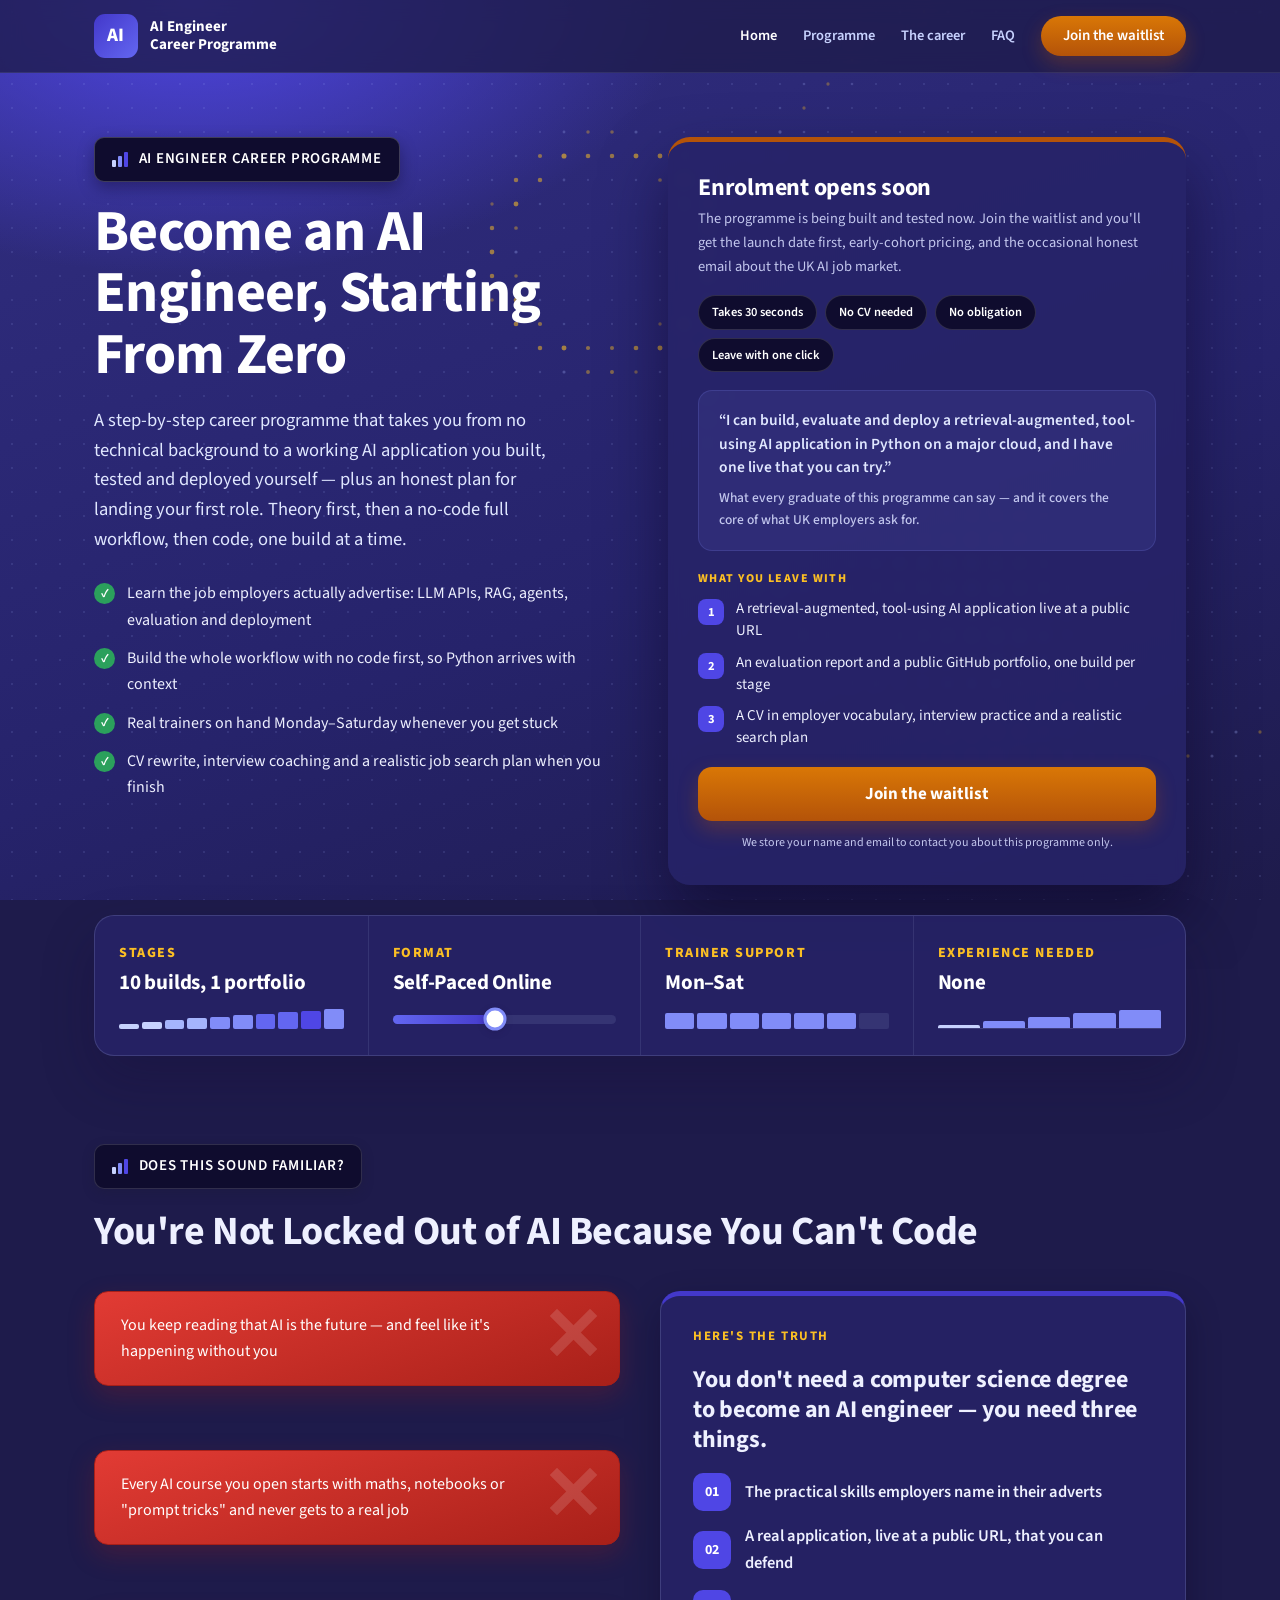
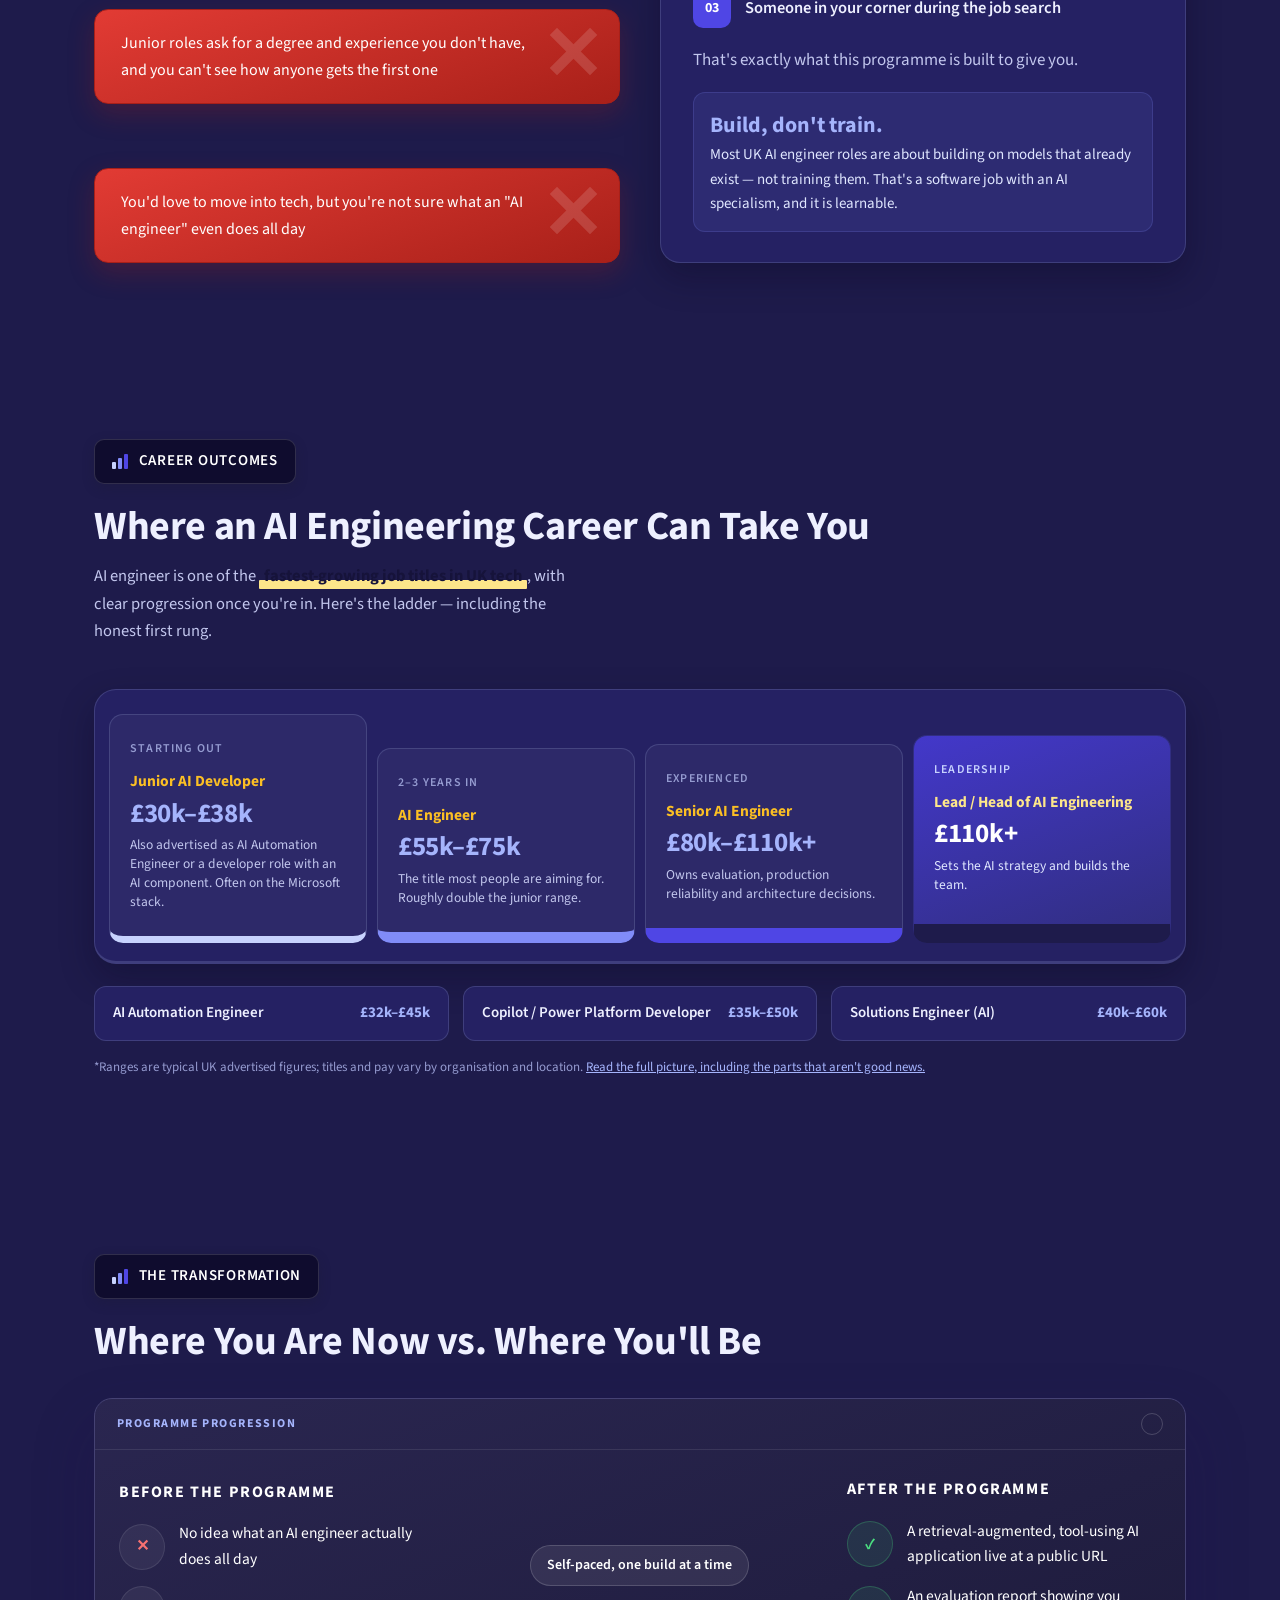
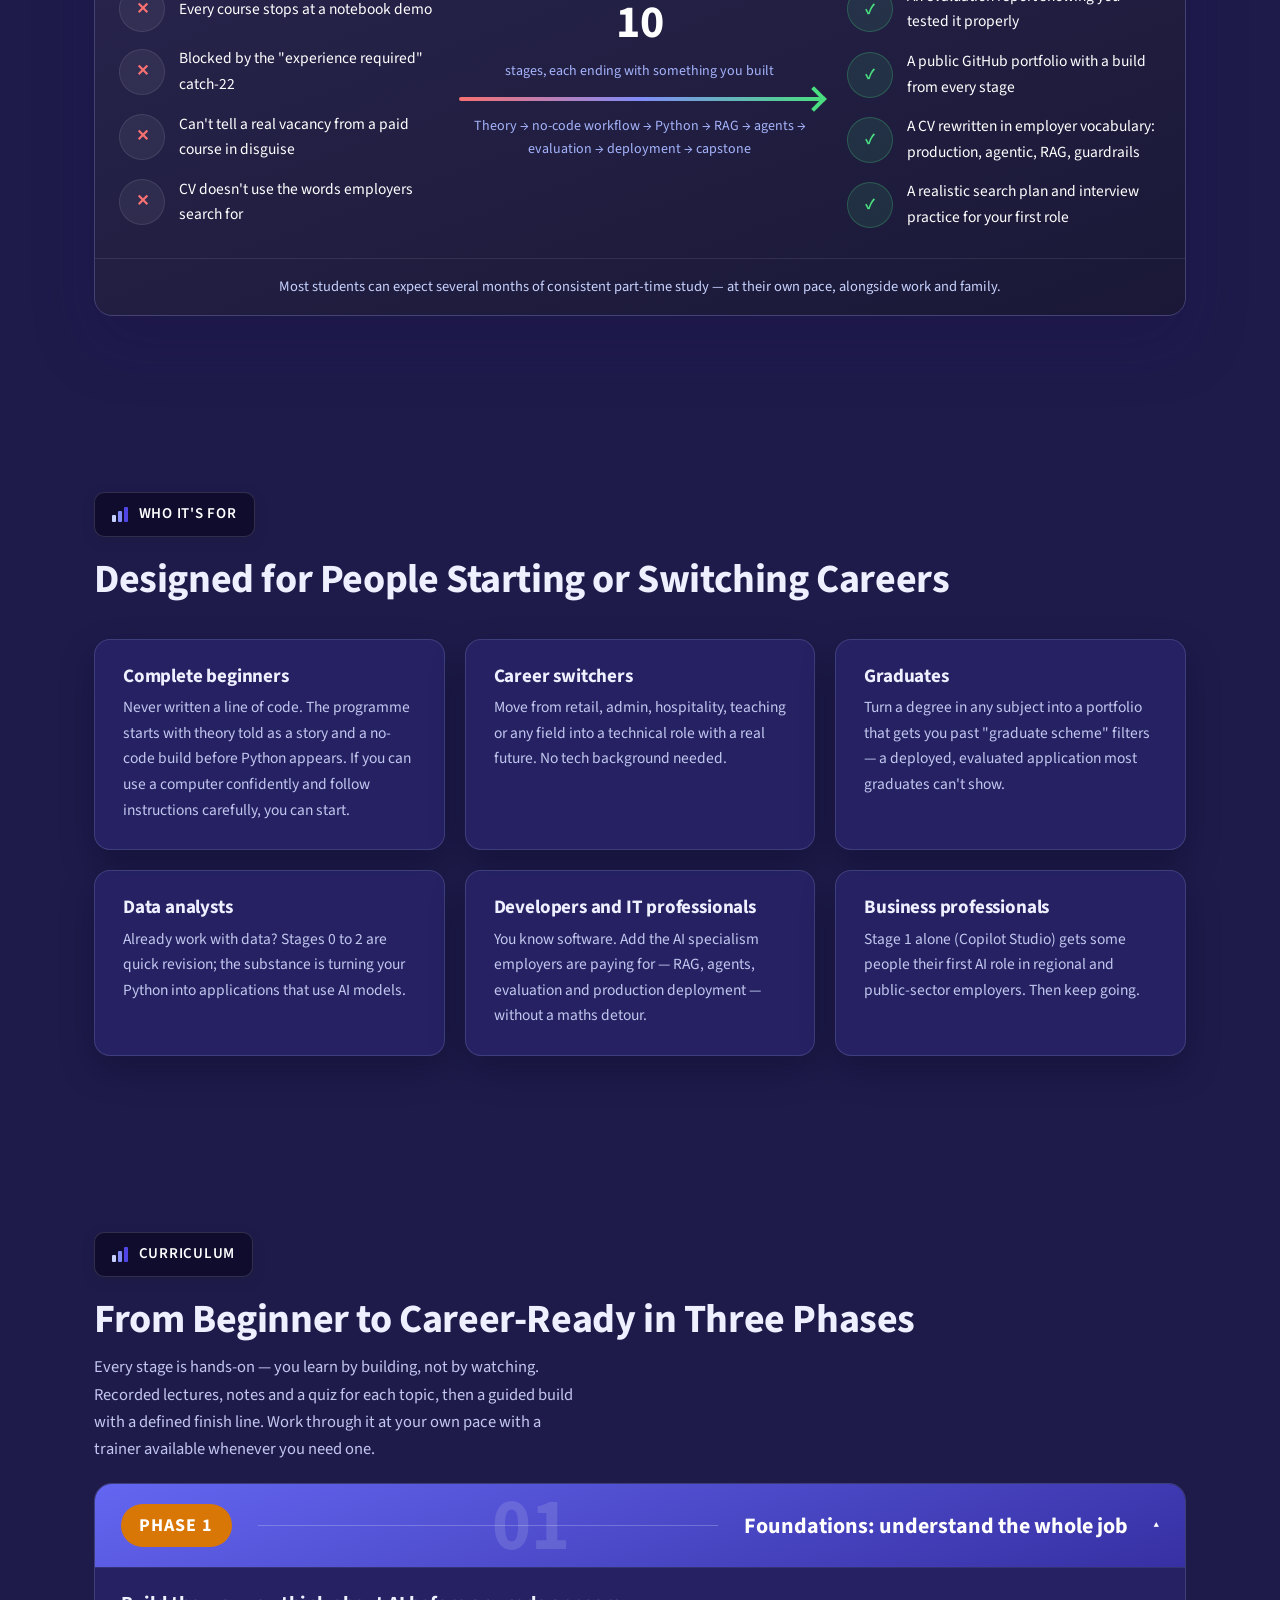
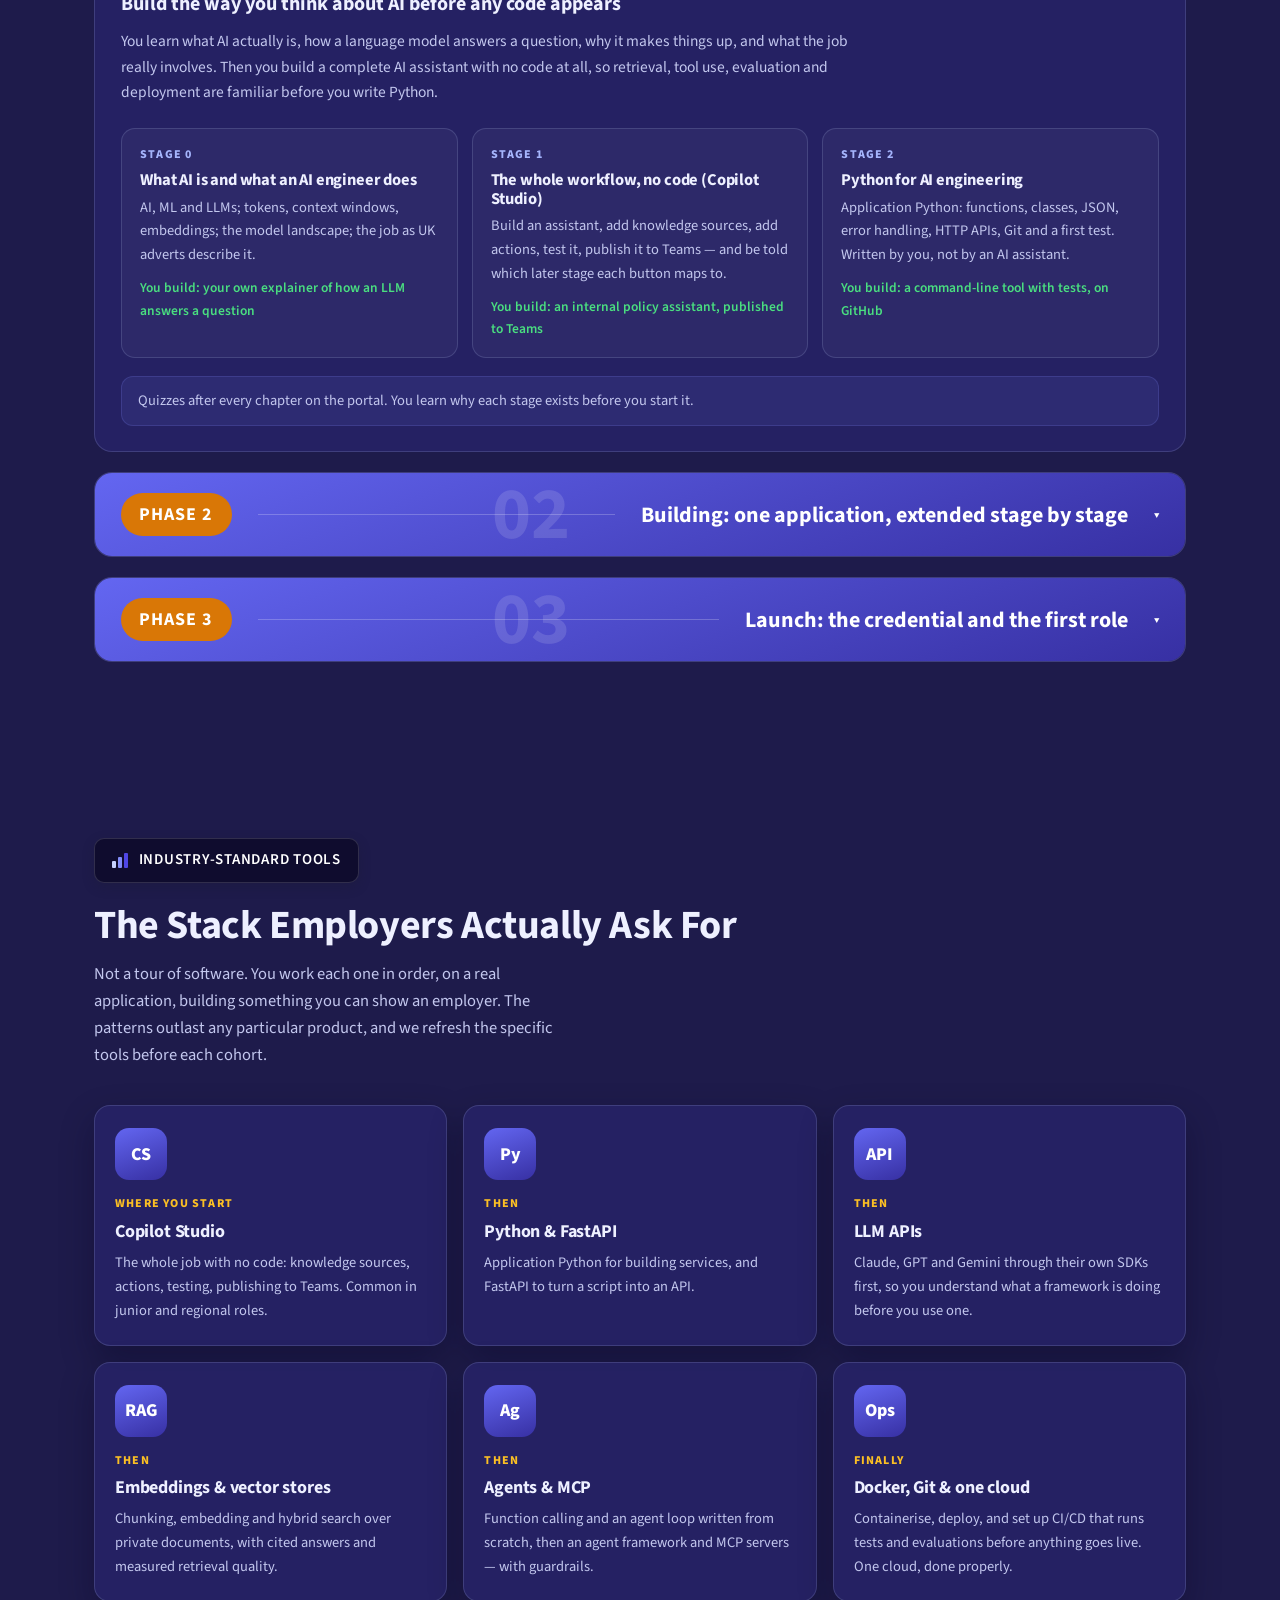
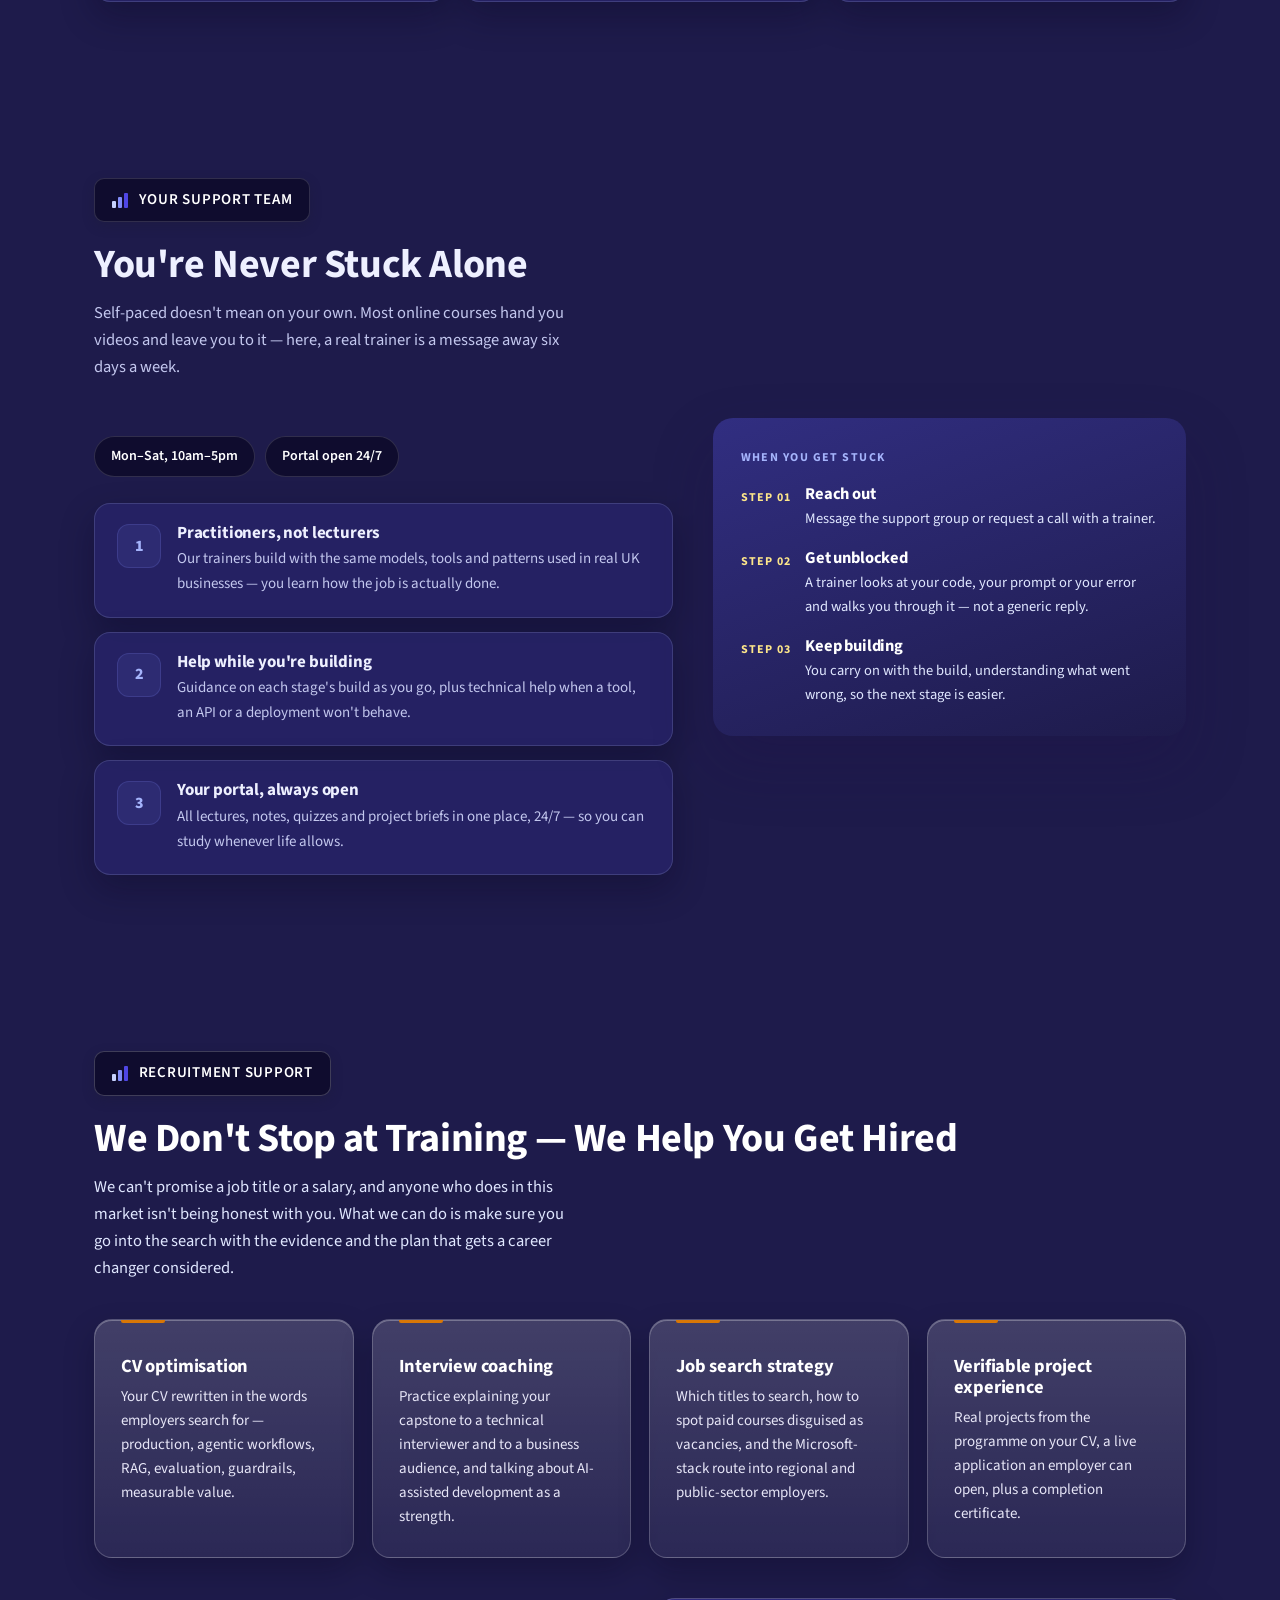
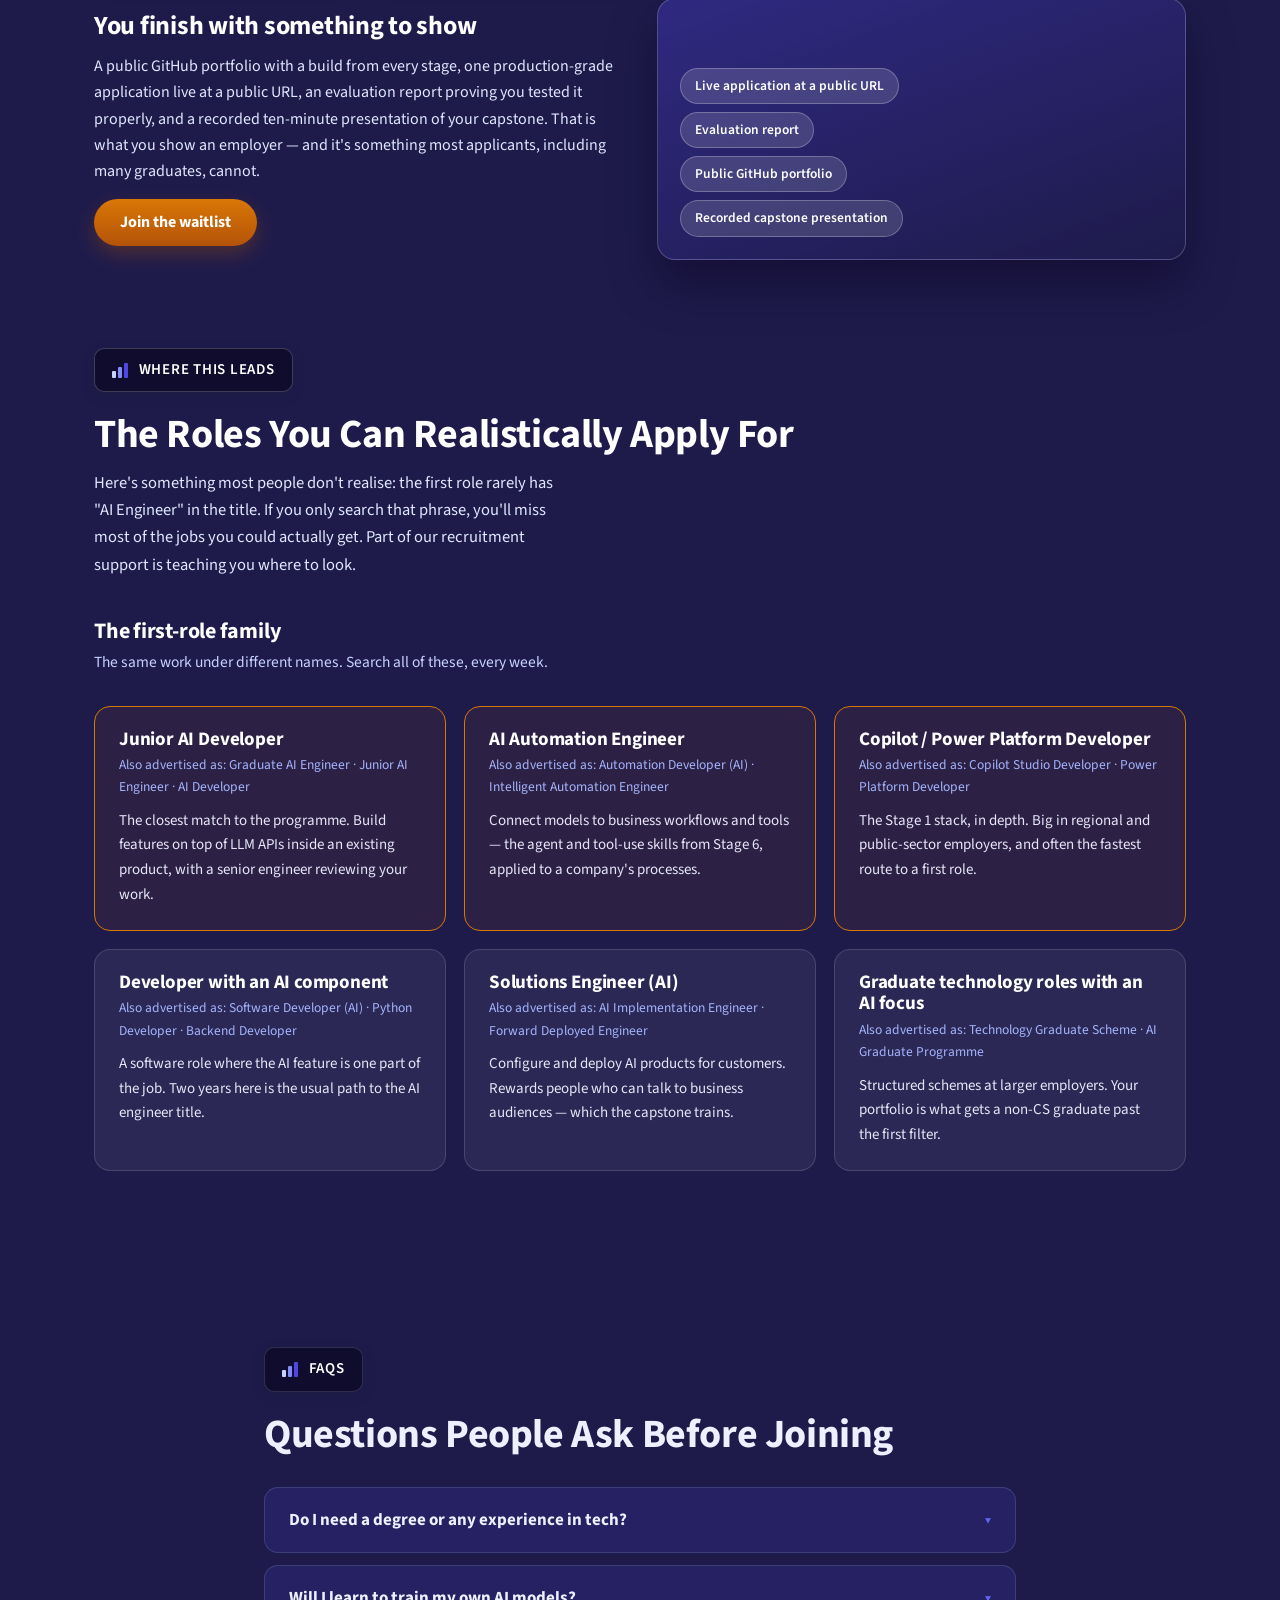
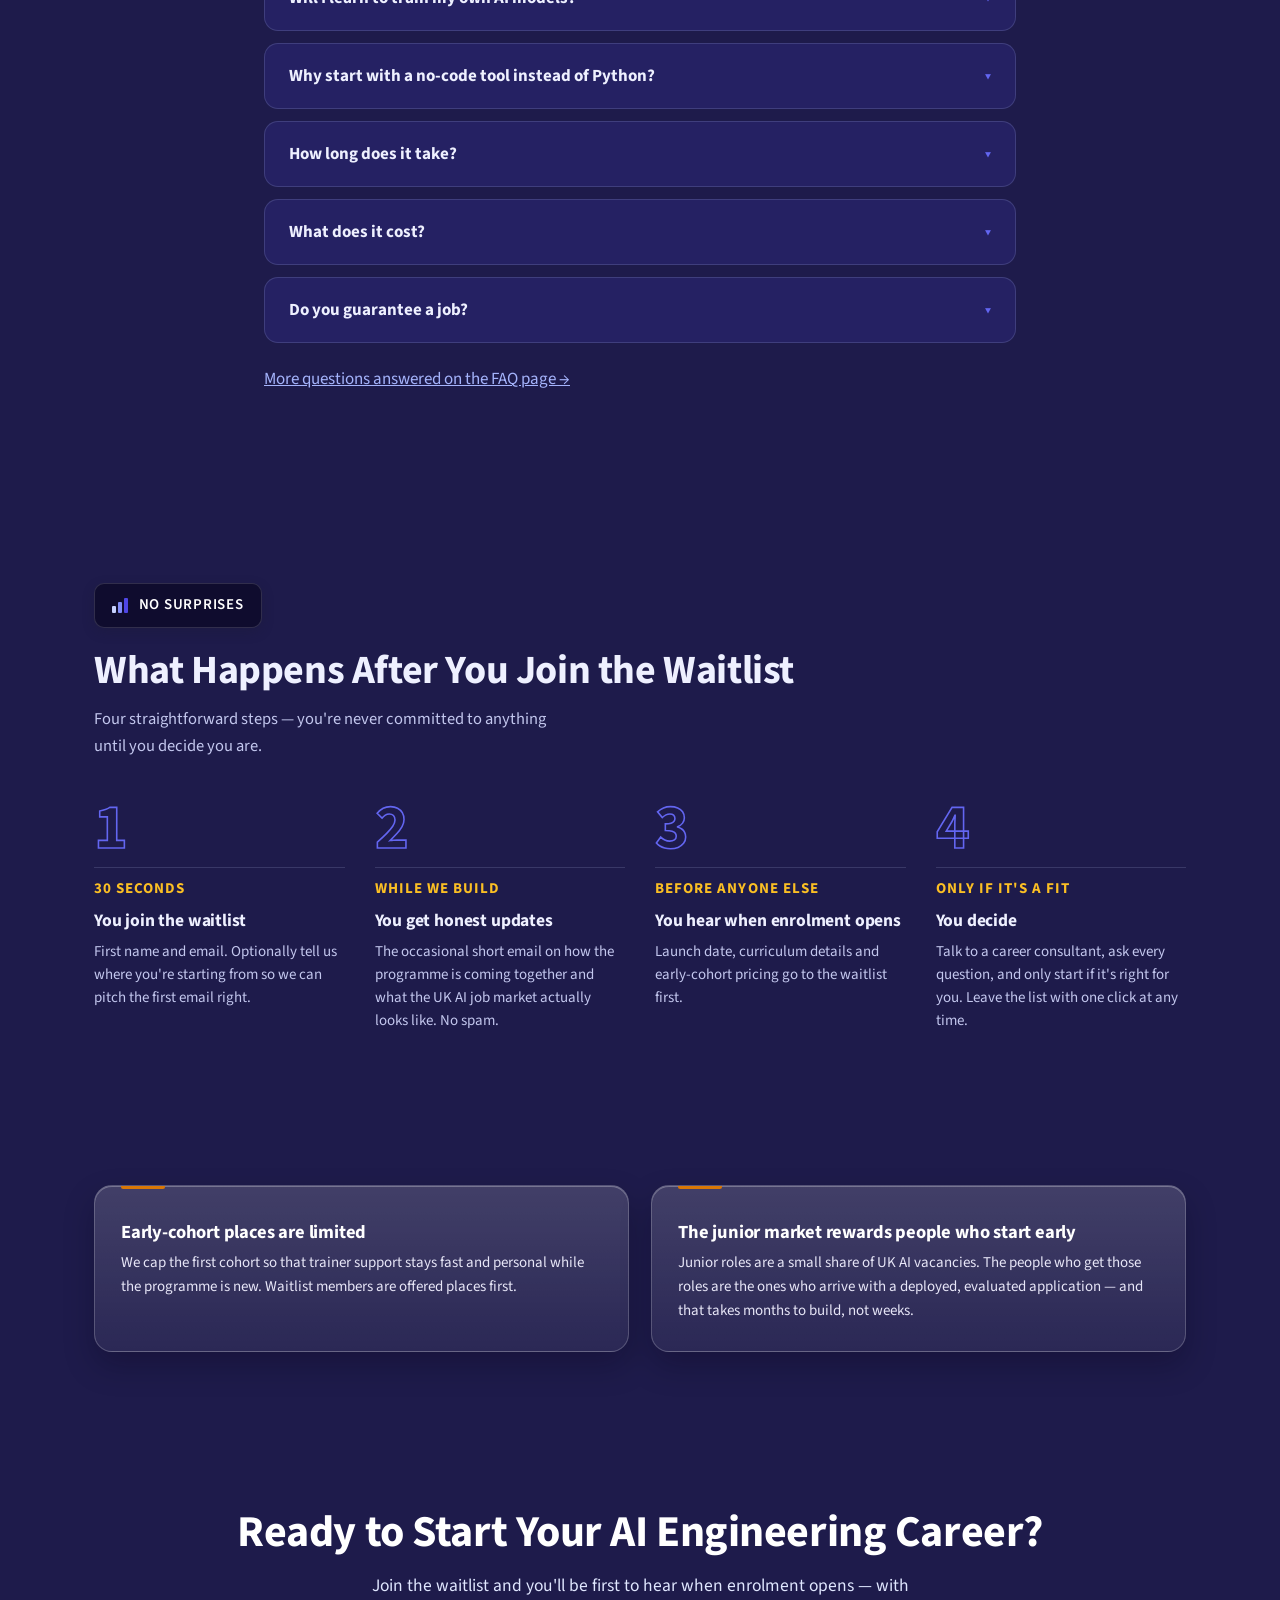
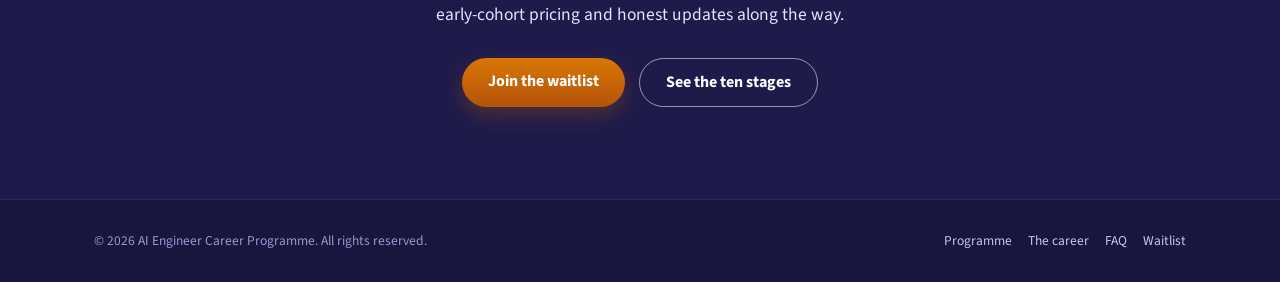
==== commit f8375cc5: "Dark site theme with signal-grid background; remove photos Every page now sits on the indigo backgro" ====
--- a/index.html
+++ b/index.html
@@ -28,7 +28,6 @@
   </nav>
 </div></header>
 <div class="hero" id="top">
-  <div class="orb" aria-hidden="true" style="background-image:url('/img/globe.jpg')"></div>
   <div class="container">
     <div>
       <span class="badge on-dark"><i><span></span><span></span><span></span></i>AI Engineer Career Programme</span>
@@ -40,10 +39,6 @@
         <li>Real trainers on hand Monday–Saturday whenever you get stuck</li>
         <li>CV rewrite, interview coaching and a realistic job search plan when you finish</li>
       </ul>
-      <div class="hero-photo">
-        <img src="/img/hero.jpg" alt="Learners and a trainer reviewing work together on a laptop">
-        <div class="bars" aria-hidden="true"><div><span></span><span></span><span></span><span></span><span></span></div></div>
-      </div>
     </div>
 
     <div class="side-card" id="join">
@@ -243,7 +238,6 @@
       </div>
     </div>
     <div class="steps-mini">
-      <img src="/img/desk.jpg" alt="" aria-hidden="true">
       <div>
         <div class="k">When you get stuck</div>
         <ol>
@@ -273,7 +267,7 @@
       <p>A public GitHub portfolio with a build from every stage, one production-grade application live at a public URL, an evaluation report proving you tested it properly, and a recorded ten-minute presentation of your capstone. That is what you show an employer — and it's something most applicants, including many graduates, cannot.</p>
       <a class="btn btn-accent" href="/waitlist">Join the waitlist</a>
     </div>
-    <div class="art"><img src="/img/boardroom.jpg" alt="" aria-hidden="true"><div><span>Live application at a public URL</span><span>Evaluation report</span><span>Public GitHub portfolio</span><span>Recorded capstone presentation</span></div></div>
+    <div class="art"><div><span>Live application at a public URL</span><span>Evaluation report</span><span>Public GitHub portfolio</span><span>Recorded capstone presentation</span></div></div>
   </div>
 </div></section>
 
@@ -339,6 +333,6 @@
 </div></footer>
 <div class="sticky-cta"><a class="btn btn-accent" href="/waitlist">Join the waitlist &middot; enrolment opening soon</a></div>
 <script src="/app.js"></script>
-<script src="/scene.js"></script>
+<script src="/signal.js"></script>
 </body>
 </html>
--- a/styles.css
+++ b/styles.css
@@ -4,14 +4,15 @@
 :root{
   --i950:#1e1b4b;--i900:#312e81;--i800:#3730a3;--i700:#4338ca;--i600:#4f46e5;--i500:#6366f1;
   --i400:#818cf8;--i300:#a5b4fc;--i200:#c7d2fe;--i100:#e0e7ff;--i50:#eef2ff;
-  --ink:#1b1a2e;--ink-soft:#524f6b;--ink-faint:#8683a3;
-  --bg:#fcfcff;--tint:#f3f4ff;--tint-2:#e7e9ff;--card:#fff;--line:#e4e4f5;--line-soft:#ecedf9;
+  --ink:#eef0ff;--ink-soft:#c3c7ee;--ink-faint:#959bd0;--ink-dark:#16133a;
+  --bg:#1e1b4b;--tint:rgba(129,140,248,.1);--tint-2:rgba(129,140,248,.18);--card:rgba(39,35,104,.86);--line:rgba(199,210,254,.16);--line-soft:rgba(199,210,254,.1);
+  --panel-soft:rgba(255,255,255,.04);
   --accent:#b45309;--accent-2:#d97706;--accent-soft:#fde68a;--accent-pale:#fef3c7;
-  --green:#15803d;--red:#b91c1c;
+  --green:#4ade80;--red:#f87171;
   --dark-bg:#1e1b4b;
   --dark-grad:radial-gradient(900px 500px at 15% 0%,#4f46e5 0%,transparent 55%),linear-gradient(160deg,#312e81 0%,#26236b 60%,#1e1b4b 100%);
-  --shadow-card:0 12px 30px rgba(30,27,75,.07);
-  --shadow-lift:0 14px 28px rgba(30,27,75,.12);
+  --shadow-card:0 14px 34px rgba(8,5,30,.32);
+  --shadow-lift:0 18px 36px rgba(8,5,30,.42);
 }
 *{box-sizing:border-box}
 html{scroll-behavior:smooth;scroll-padding-top:90px;-webkit-text-size-adjust:100%}
@@ -52,8 +53,8 @@
 .btn-accent:hover{color:#fff;box-shadow:0 12px 26px rgba(180,83,9,.42)}
 .btn-primary{background:var(--i700);color:#fff;box-shadow:0 8px 20px rgba(67,56,202,.28)}
 .btn-primary:hover{background:var(--i800);color:#fff}
-.btn-white{background:#fff;color:var(--i800)}
-.btn-white:hover{color:var(--i900)}
+.btn-white{background:rgba(255,255,255,.1);color:#fff;border:1.5px solid rgba(255,255,255,.4)}
+.btn-white:hover{color:#fff;border-color:#fff}
 .btn-ghost{background:transparent;color:#fff;border:1.5px solid rgba(255,255,255,.55)}
 .btn-ghost:hover{border-color:#fff;color:#fff}
 .btn-block{display:block;width:100%;text-align:center;border-radius:14px;padding:17px;font-size:17px}
@@ -73,23 +74,12 @@
 
 /* hero */
 .hero{background-color:var(--dark-bg);background-image:var(--dark-grad);color:#fff;padding:64px 0 84px;position:relative;overflow:hidden}
-.hero .orb{position:absolute;right:-90px;bottom:-140px;width:560px;height:560px;border-radius:50%;background-size:cover;background-position:center;opacity:.2;mix-blend-mode:luminosity;pointer-events:none}
 .hero .container{display:grid;grid-template-columns:repeat(auto-fit,minmax(min(100%,420px),1fr));gap:56px;align-items:start;position:relative;z-index:2}
 .hero h1{color:#fff;font-size:clamp(38px,4.6vw,58px);line-height:1.06;letter-spacing:-.012em;margin:0 0 20px}
 .hero .sub{font-size:18.5px;color:var(--i100);max-width:52ch;margin:0 0 26px;line-height:1.6}
 .ticks{list-style:none;margin:0 0 30px;padding:0;display:grid;gap:12px}
 .ticks li{display:flex;align-items:flex-start;gap:12px;font-size:16px;color:#eef0ff}
 .ticks li::before{content:"✓";flex:none;width:21px;height:21px;margin-top:3px;background:#2ba05c;color:#fff;border-radius:50%;font-size:12px;display:flex;align-items:center;justify-content:center;font-weight:700}
-.hero-photo{margin:0 0 26px;border-radius:20px;box-shadow:0 24px 48px rgba(10,3,32,.45);max-width:560px;border:1px solid rgba(255,255,255,.14);position:relative;overflow:hidden}
-.hero-photo img{width:100%;height:240px;object-fit:cover}
-.hero-photo .bars{position:absolute;left:0;right:0;bottom:0;background:linear-gradient(180deg,rgba(30,27,75,0),rgba(30,27,75,.9));padding:52px 18px 16px;display:flex;align-items:flex-end}
-.hero-photo .bars div{background:rgba(255,255,255,.13);backdrop-filter:blur(6px);border:1px solid rgba(255,255,255,.2);border-radius:12px;padding:10px 12px;display:flex;align-items:flex-end;gap:4px;height:54px}
-.hero-photo .bars span{width:7px;border-radius:2px;background:var(--i200)}
-.hero-photo .bars span:nth-child(1){height:38%;background:var(--accent-soft)}
-.hero-photo .bars span:nth-child(2){height:62%;background:var(--accent-soft)}
-.hero-photo .bars span:nth-child(3){height:48%}
-.hero-photo .bars span:nth-child(4){height:82%}
-.hero-photo .bars span:nth-child(5){height:100%;background:#fff}
 
 /* hero side card */
 .side-card{background:#fff;color:var(--ink);border-radius:22px;padding:32px 30px;box-shadow:0 32px 64px rgba(10,3,32,.5);border-top:5px solid var(--accent)}
@@ -156,8 +146,6 @@
 .truth ol{list-style:none;margin:0;padding:0;display:grid;gap:12px}
 .truth ol li{display:flex;gap:14px;align-items:center;font-size:16.5px;font-weight:600;color:var(--ink)}
 .truth ol li b{flex:none;width:38px;height:38px;border-radius:10px;background:var(--i900);color:#fff;font-size:14px;display:flex;align-items:center;justify-content:center}
-.truth .photo{border-radius:14px;overflow:hidden;height:160px}
-.truth .photo img{width:100%;height:100%;object-fit:cover}
 .truth .stat{background:var(--i50);border:1px solid var(--i100);border-radius:12px;padding:14px 16px;font-size:15px;color:var(--i900)}
 .truth .stat b{font-size:22px;display:block;color:var(--i700)}
 
@@ -245,7 +233,6 @@
 .support-list .card p{font-size:15px;color:var(--ink-soft)}
 .support-list .card .ic{margin:0}
 .steps-mini{background:linear-gradient(160deg,var(--i900),var(--i950));color:#fff;border-radius:20px;padding:30px 28px;box-shadow:0 28px 60px rgba(30,14,72,.26);position:relative;overflow:hidden}
-.steps-mini img{position:absolute;inset:0;width:100%;height:100%;object-fit:cover;opacity:.16;mix-blend-mode:luminosity}
 .steps-mini>div{position:relative}
 .steps-mini .k{font-size:12px;font-weight:700;letter-spacing:.12em;text-transform:uppercase;color:var(--i300);margin-bottom:18px}
 .steps-mini ol{list-style:none;margin:0;padding:0;display:grid;gap:18px}
@@ -264,7 +251,6 @@
 .finish h3{font-size:26px;margin-bottom:12px}
 .finish p{color:var(--i100);font-size:16px}
 .finish .art{border-radius:18px;overflow:hidden;border:1px solid rgba(255,255,255,.2);box-shadow:0 24px 48px rgba(10,3,32,.45);position:relative;min-height:260px}
-.finish .art img{width:100%;height:100%;object-fit:cover;position:absolute;inset:0}
 .finish .art div{position:relative;padding:22px;background:linear-gradient(180deg,rgba(30,27,75,.15),rgba(30,27,75,.85));height:100%;min-height:260px;display:flex;flex-direction:column;justify-content:flex-end;gap:8px}
 .finish .art span{background:rgba(255,255,255,.14);border:1px solid rgba(255,255,255,.25);border-radius:999px;padding:6px 14px;font-size:13.5px;font-weight:600;display:inline-block;width:max-content}
 
@@ -459,10 +445,40 @@
   .btn{transition:none}
 }
 
-/* home page 3D scene (scene.js adds .has-scene once WebGL is running) */
-canvas.scene{position:fixed;inset:0;width:100vw;height:100vh;z-index:-1;pointer-events:none}
-.has-scene body{background:transparent}
-.has-scene .hero,.has-scene .dark-block,
-.has-scene section.tint,.has-scene section.fade,.has-scene section.fade-down,.has-scene section.sweep{background:transparent}
-.has-scene .facts-wrap{background:transparent}
-.has-scene .hero .orb{display:none}
+/* ---------- dark site theme ----------
+   Every page sits on the indigo night sky, with the signal grid (signal.js) drawn behind it.
+   Sections are transparent so the grid shows through; panels are translucent indigo. */
+canvas.signal-bg{position:fixed;inset:0;width:100vw;height:100vh;z-index:-1;pointer-events:none;background-color:var(--dark-bg);background-image:var(--dark-grad)}
+body{background-color:var(--dark-bg)}
+a{color:var(--i300)}
+a:hover{color:#fff}
+::selection{background:rgba(129,140,248,.45);color:#fff}
+.site-header{background:rgba(30,27,75,.78);backdrop-filter:blur(10px);-webkit-backdrop-filter:blur(10px);border-bottom:1px solid var(--line-soft)}
+.hero,.cover,.dark-block,section.dark,section.tint,section.fade,section.fade-down,section.sweep,.facts-wrap{background:transparent}
+.badge,.pills li,.hours span{background:#0f0c2e;border:1px solid rgba(255,255,255,.14)}
+.hl{color:var(--ink-dark)}
+
+/* translucent panels instead of white cards */
+.side-card,.facts,.ladder,.side-roles div,.acc,.tool{background:var(--card);border-color:var(--line)}
+.side-card{border-top-color:var(--accent);backdrop-filter:blur(6px)}
+.side-card h3,.facts .v,th{color:#fff}
+.side-card .quote,.card .ic,.truth .stat,.acc-note,.chip,.module p.aside,.note,th{background:var(--tint);border-color:var(--tint-2)}
+.side-card .quote p,.truth .stat,.module p.aside{color:var(--i100)}
+.side-card .leave li b,.truth ol li b,.route .route-list b,.module .num{background:var(--i600)}
+.card .ic,.truth .stat b,.ladder .v,.side-roles b,.stage .n,.chip,.note .nt,td.pct{color:var(--i300)}
+.facts .viz span{background:var(--i400)}
+.facts .viz.slider div::after{border-color:var(--i400)}
+.ladder>div{background:var(--panel-soft);border-color:var(--line)}
+.stage{background:var(--panel-soft)}
+.module::before{border-color:var(--i950)}
+.module li::before{background:var(--tint-2);color:var(--i200)}
+.note.warn{background:rgba(217,119,6,.12)}
+.note.warn .nt{color:var(--accent-soft)}
+.wl-form input,.wl-form select{background:rgba(255,255,255,.06);color:var(--ink);border-color:var(--line)}
+.wl-form select option{background:var(--dark-bg);color:var(--ink)}
+.wl-form input:focus,.wl-form select:focus{border-color:var(--i400);box-shadow:0 0 0 3px rgba(129,140,248,.25)}
+.finish .art{background:linear-gradient(160deg,rgba(79,70,229,.35),rgba(30,27,75,.6))}
+.finish .art div{background:none}
+footer{background:rgba(22,19,58,.7);border-top-color:var(--line-soft)}
+footer a:hover{color:#fff}
+.side-card .leave .k,.facts .k,.truth .k,.ladder .t,.tool .order,.steps4 .when,.route .route-list small,.module h3 .tag{color:#fbbf24}
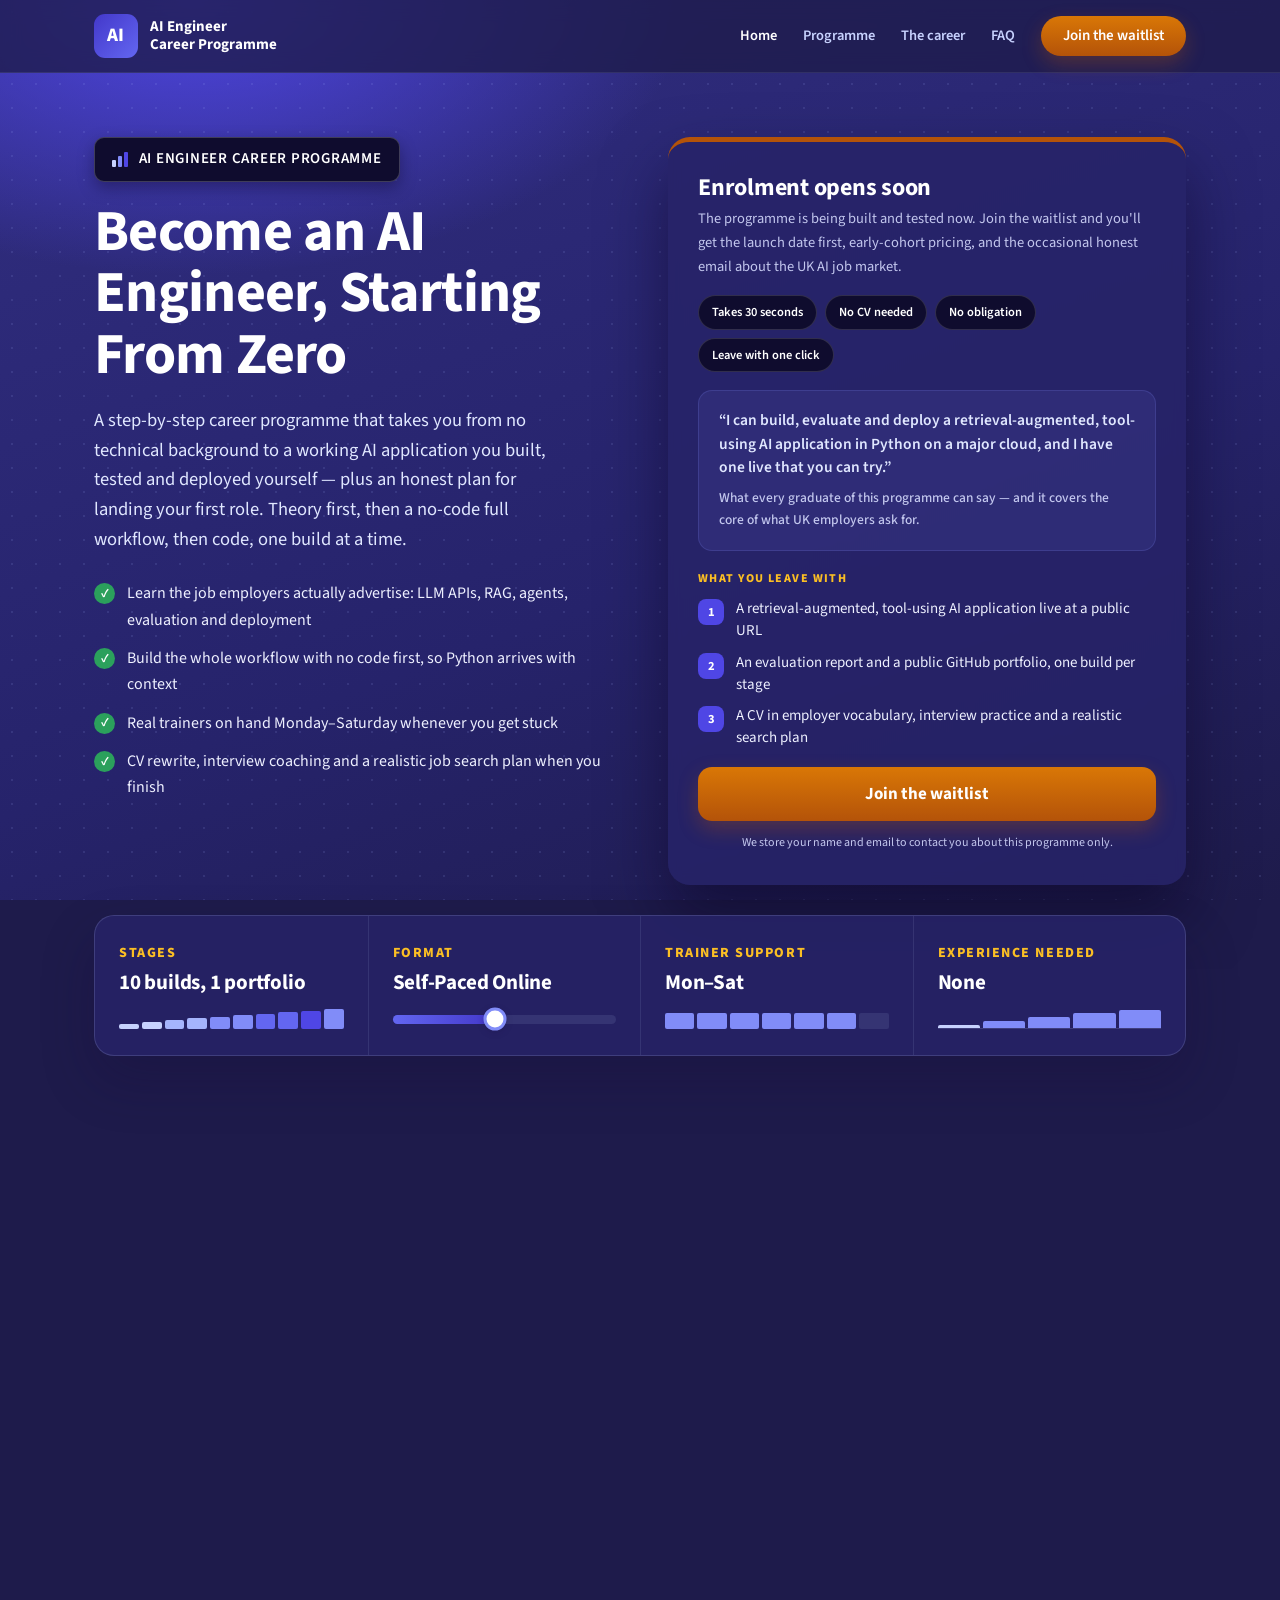
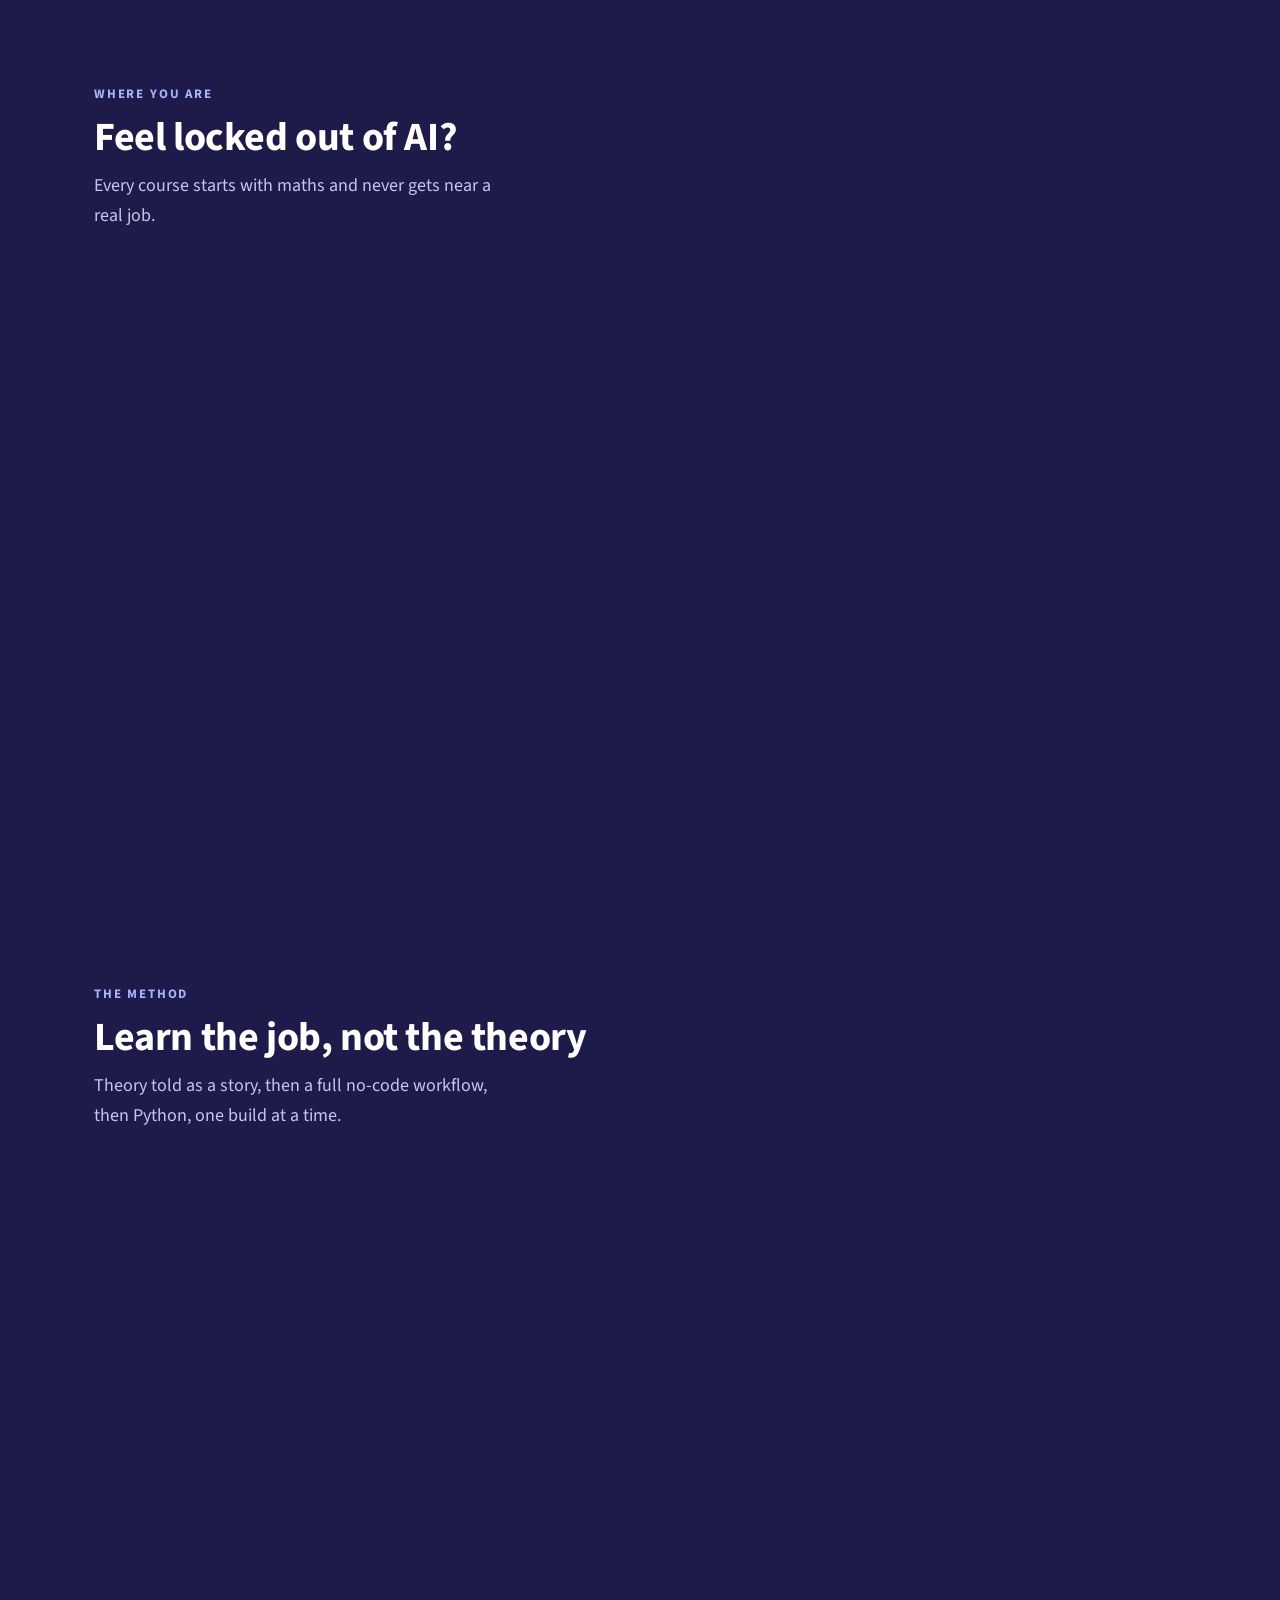
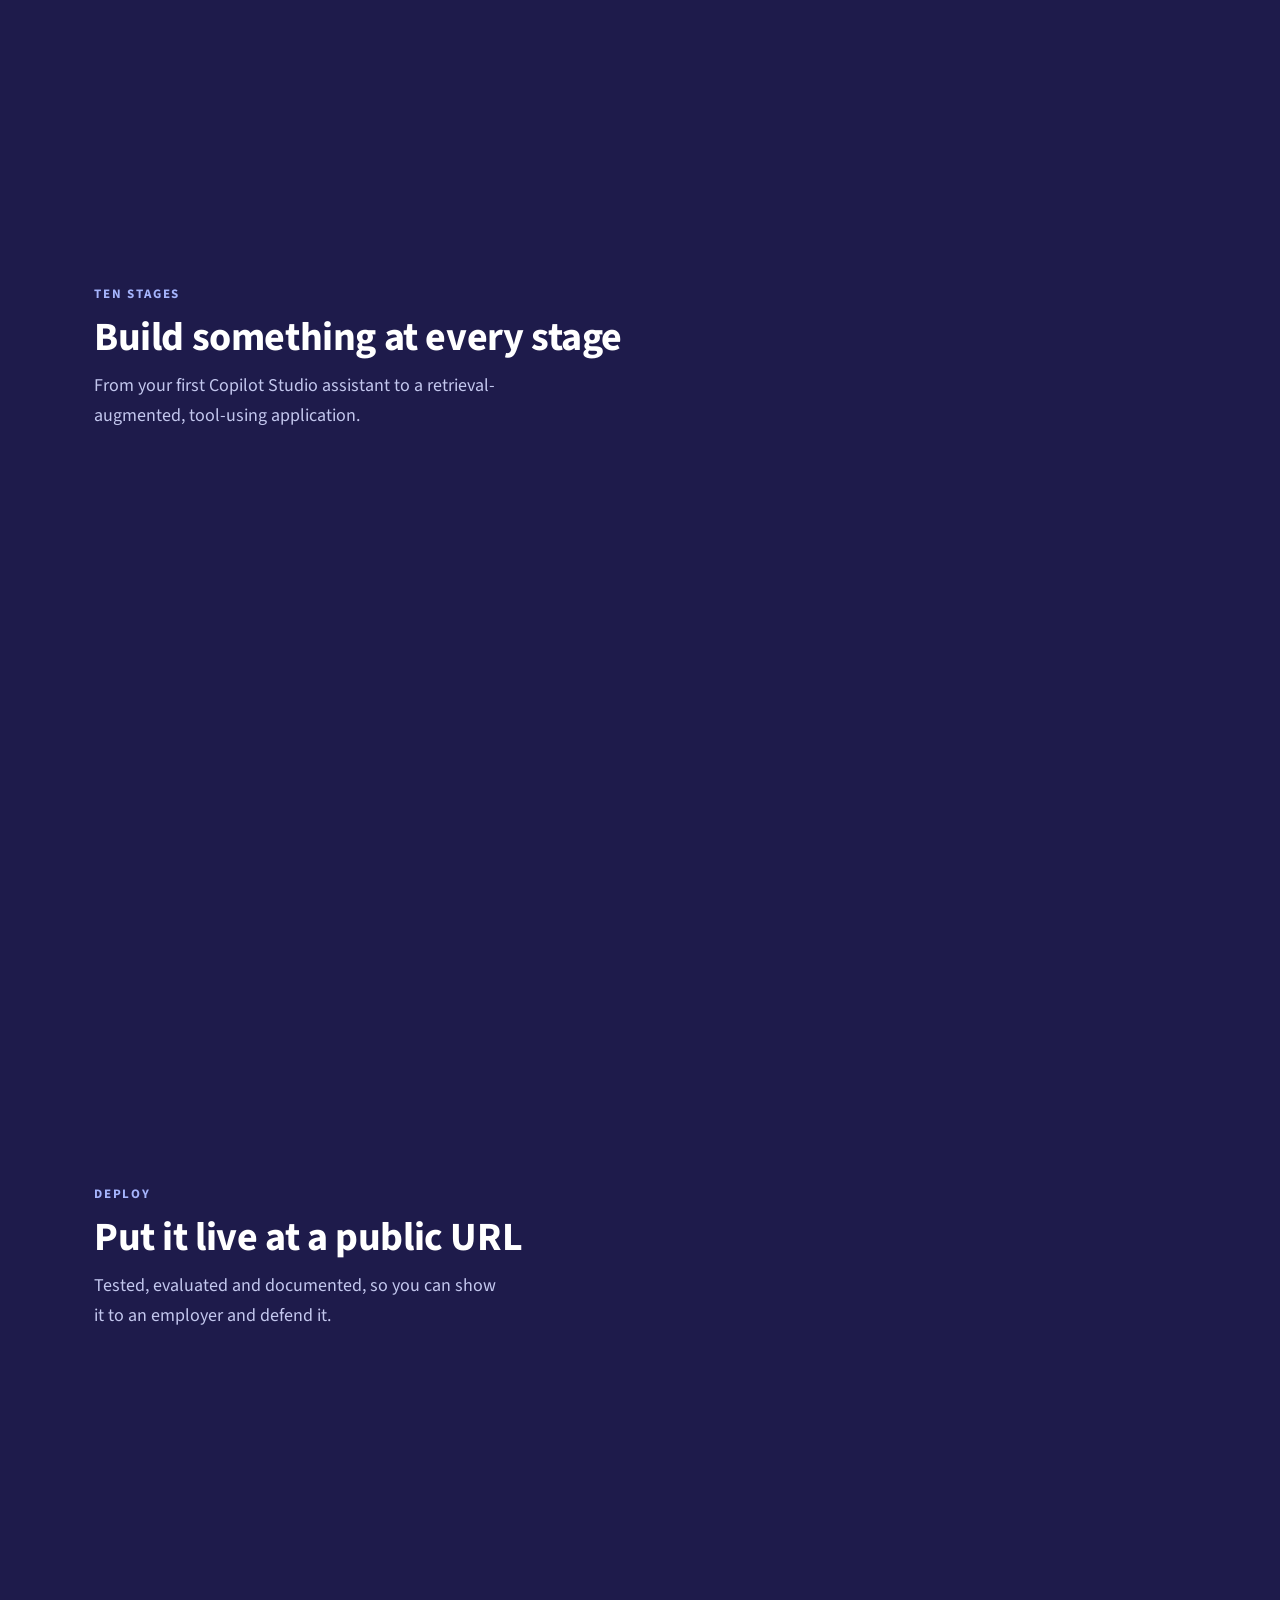
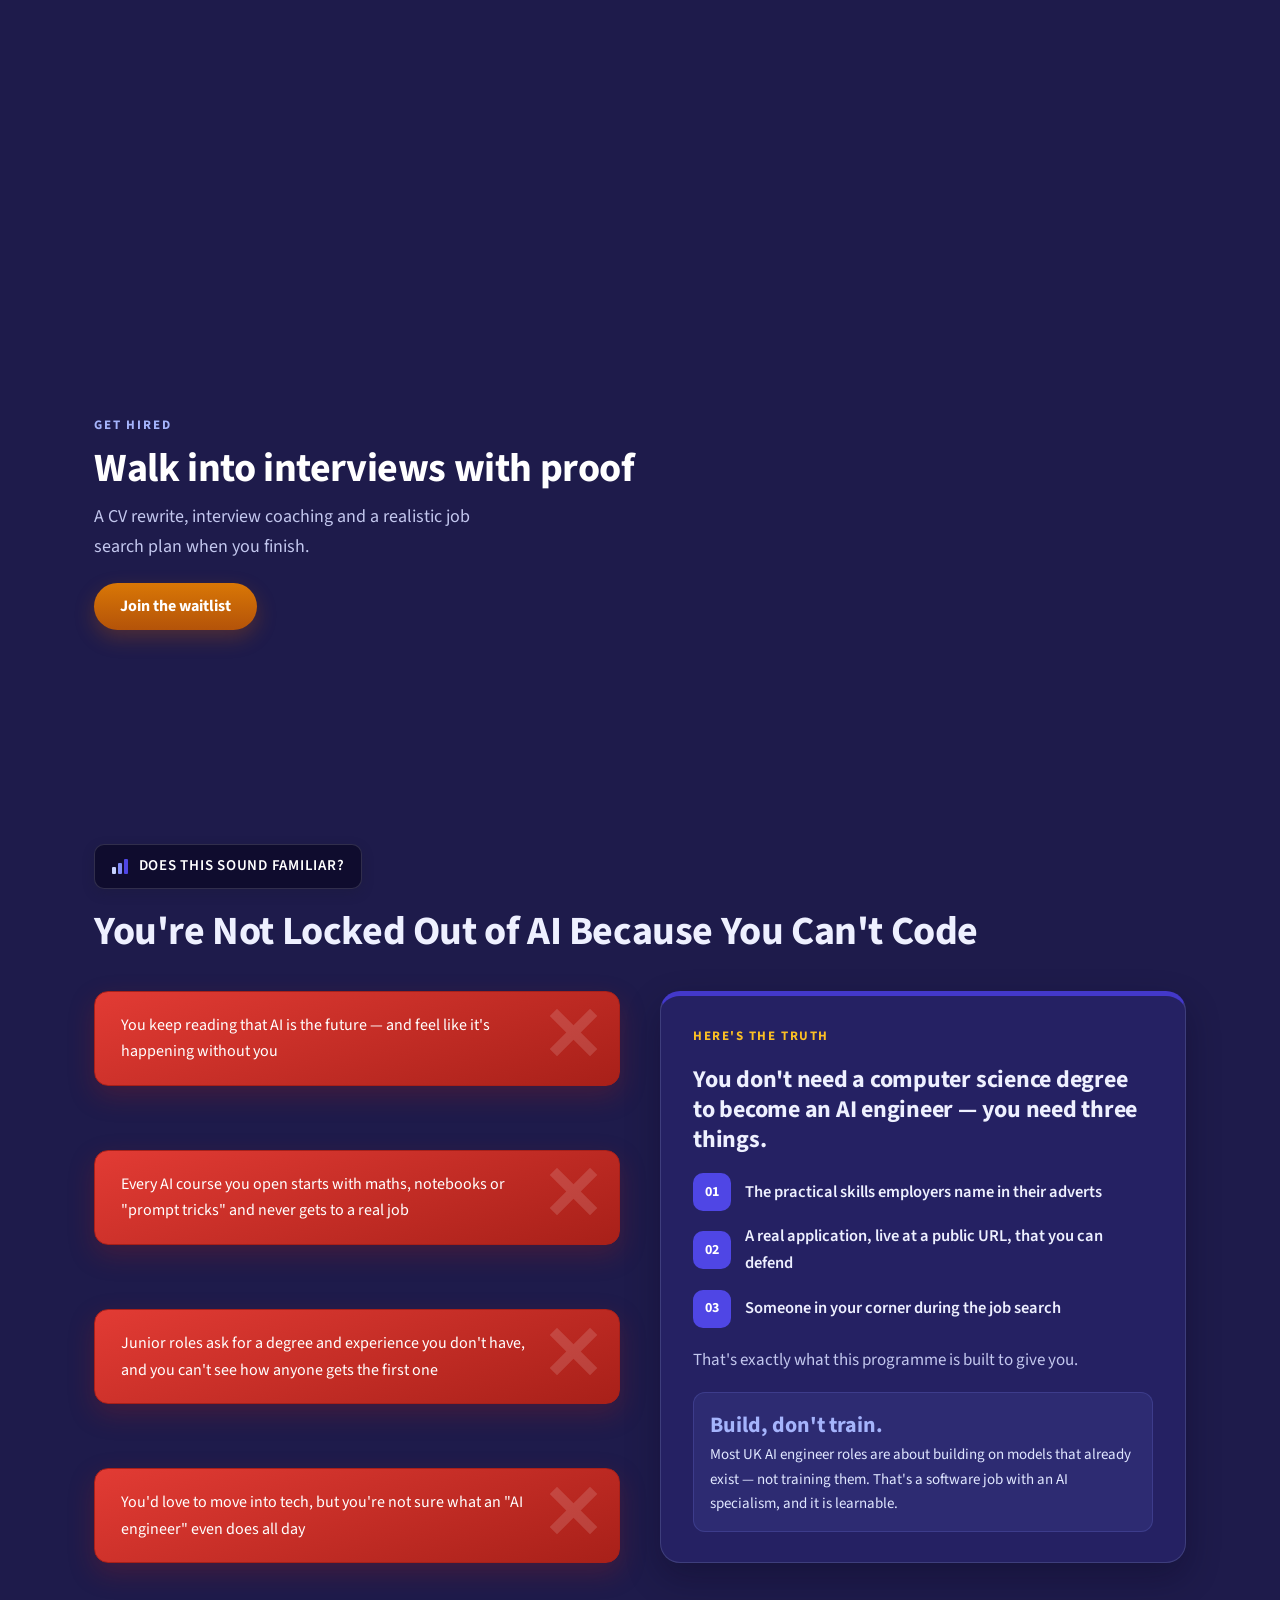
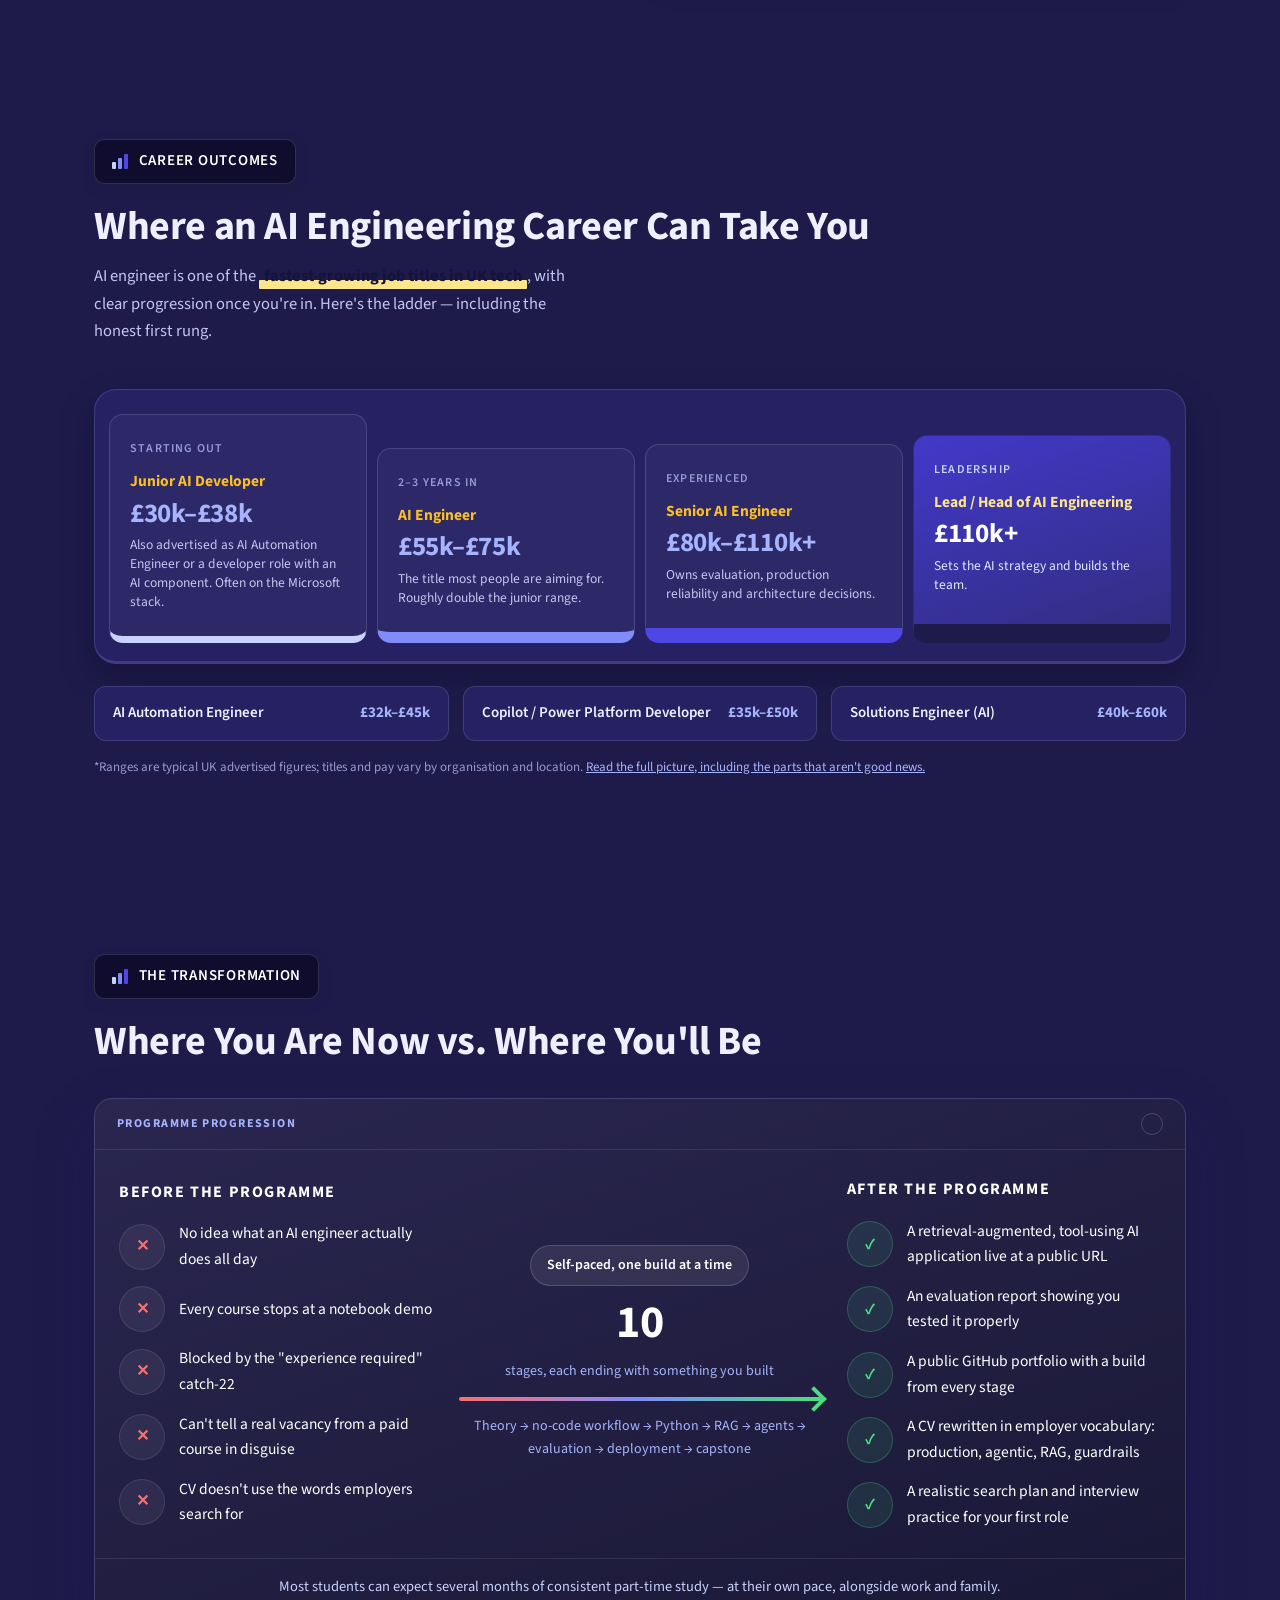
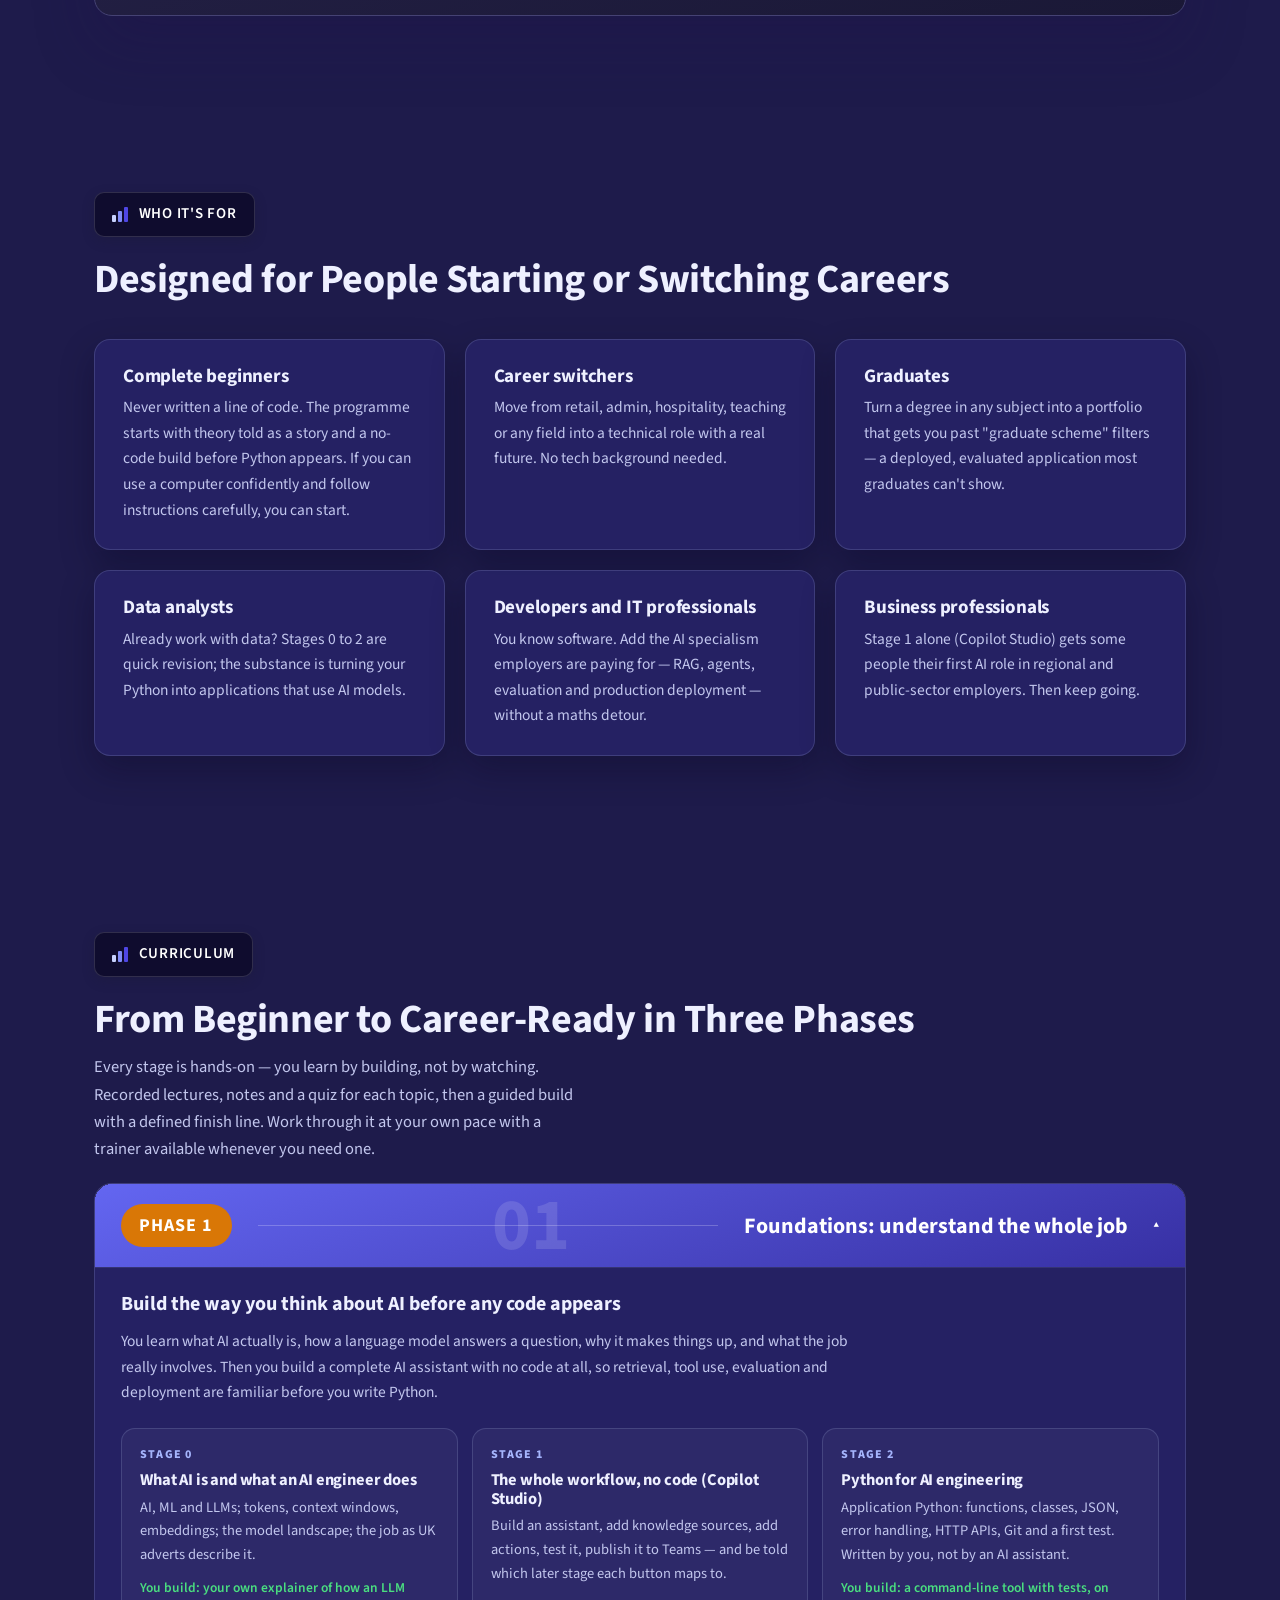
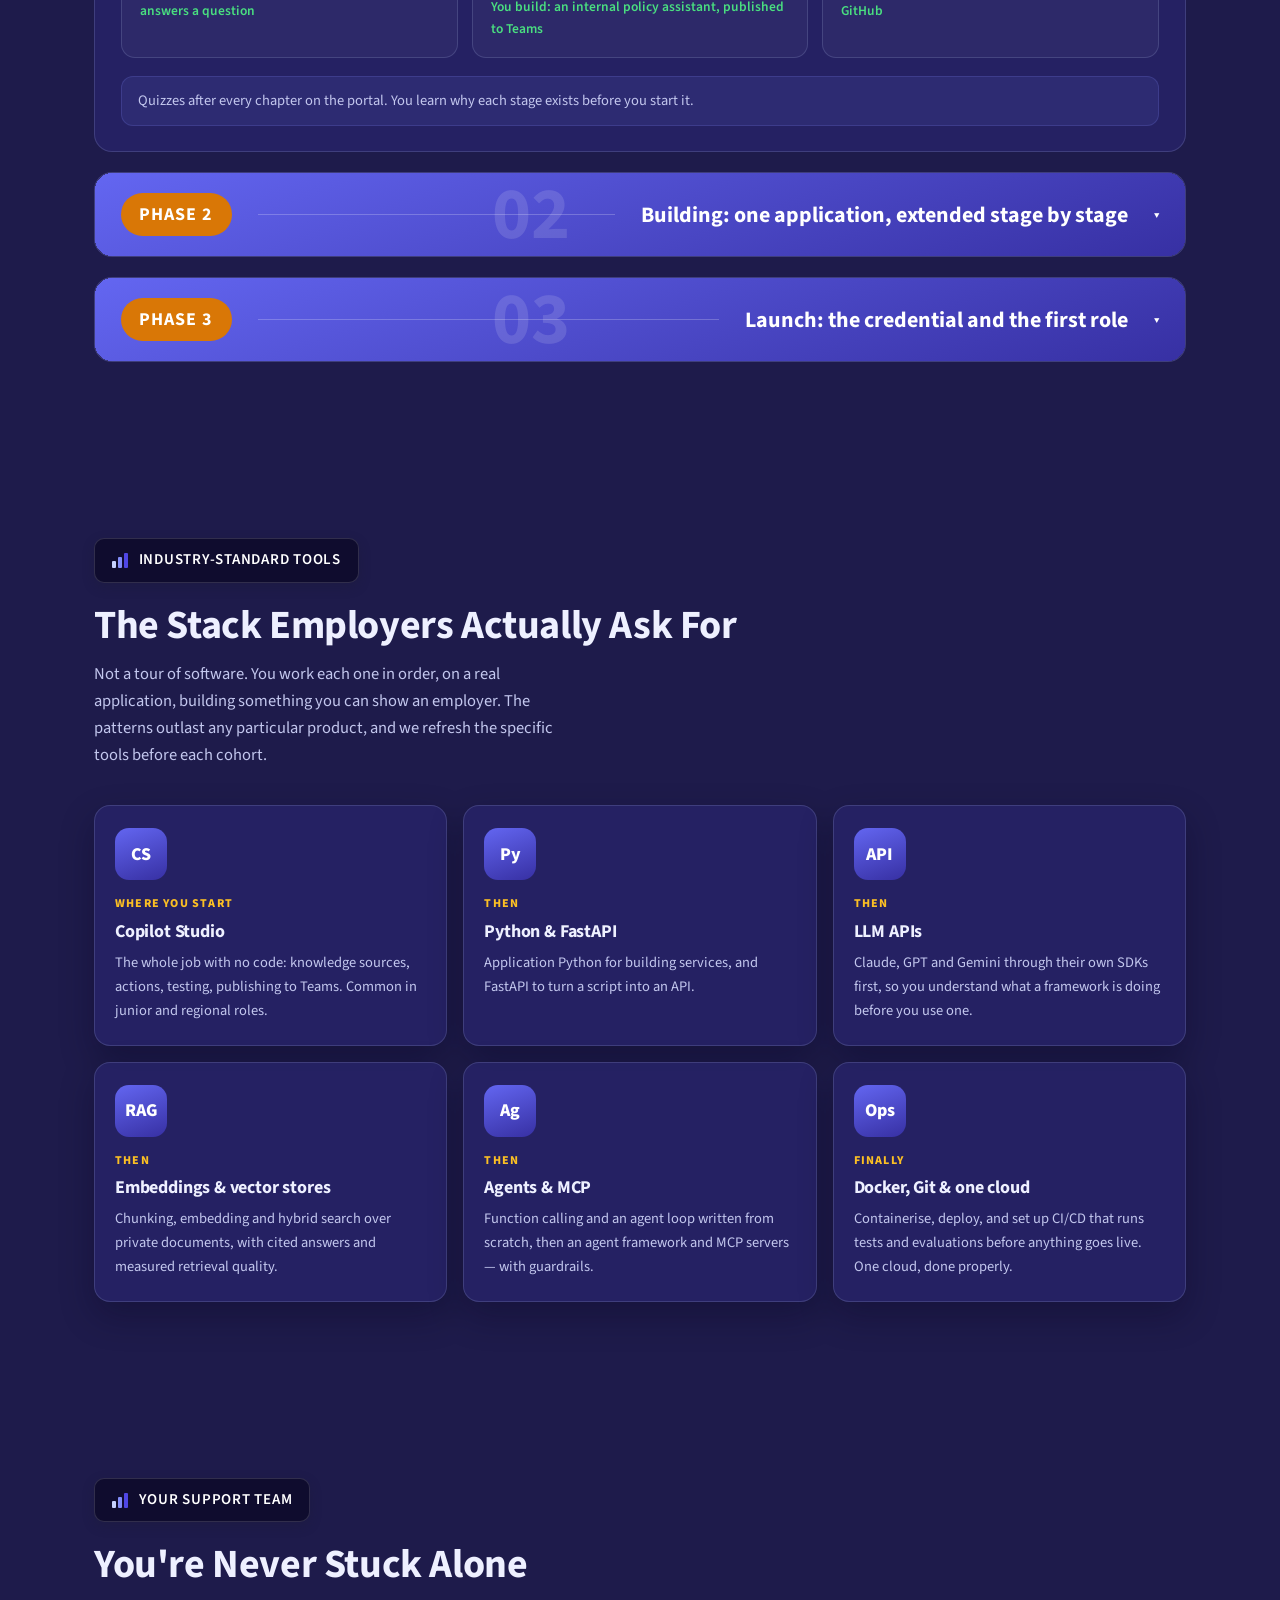
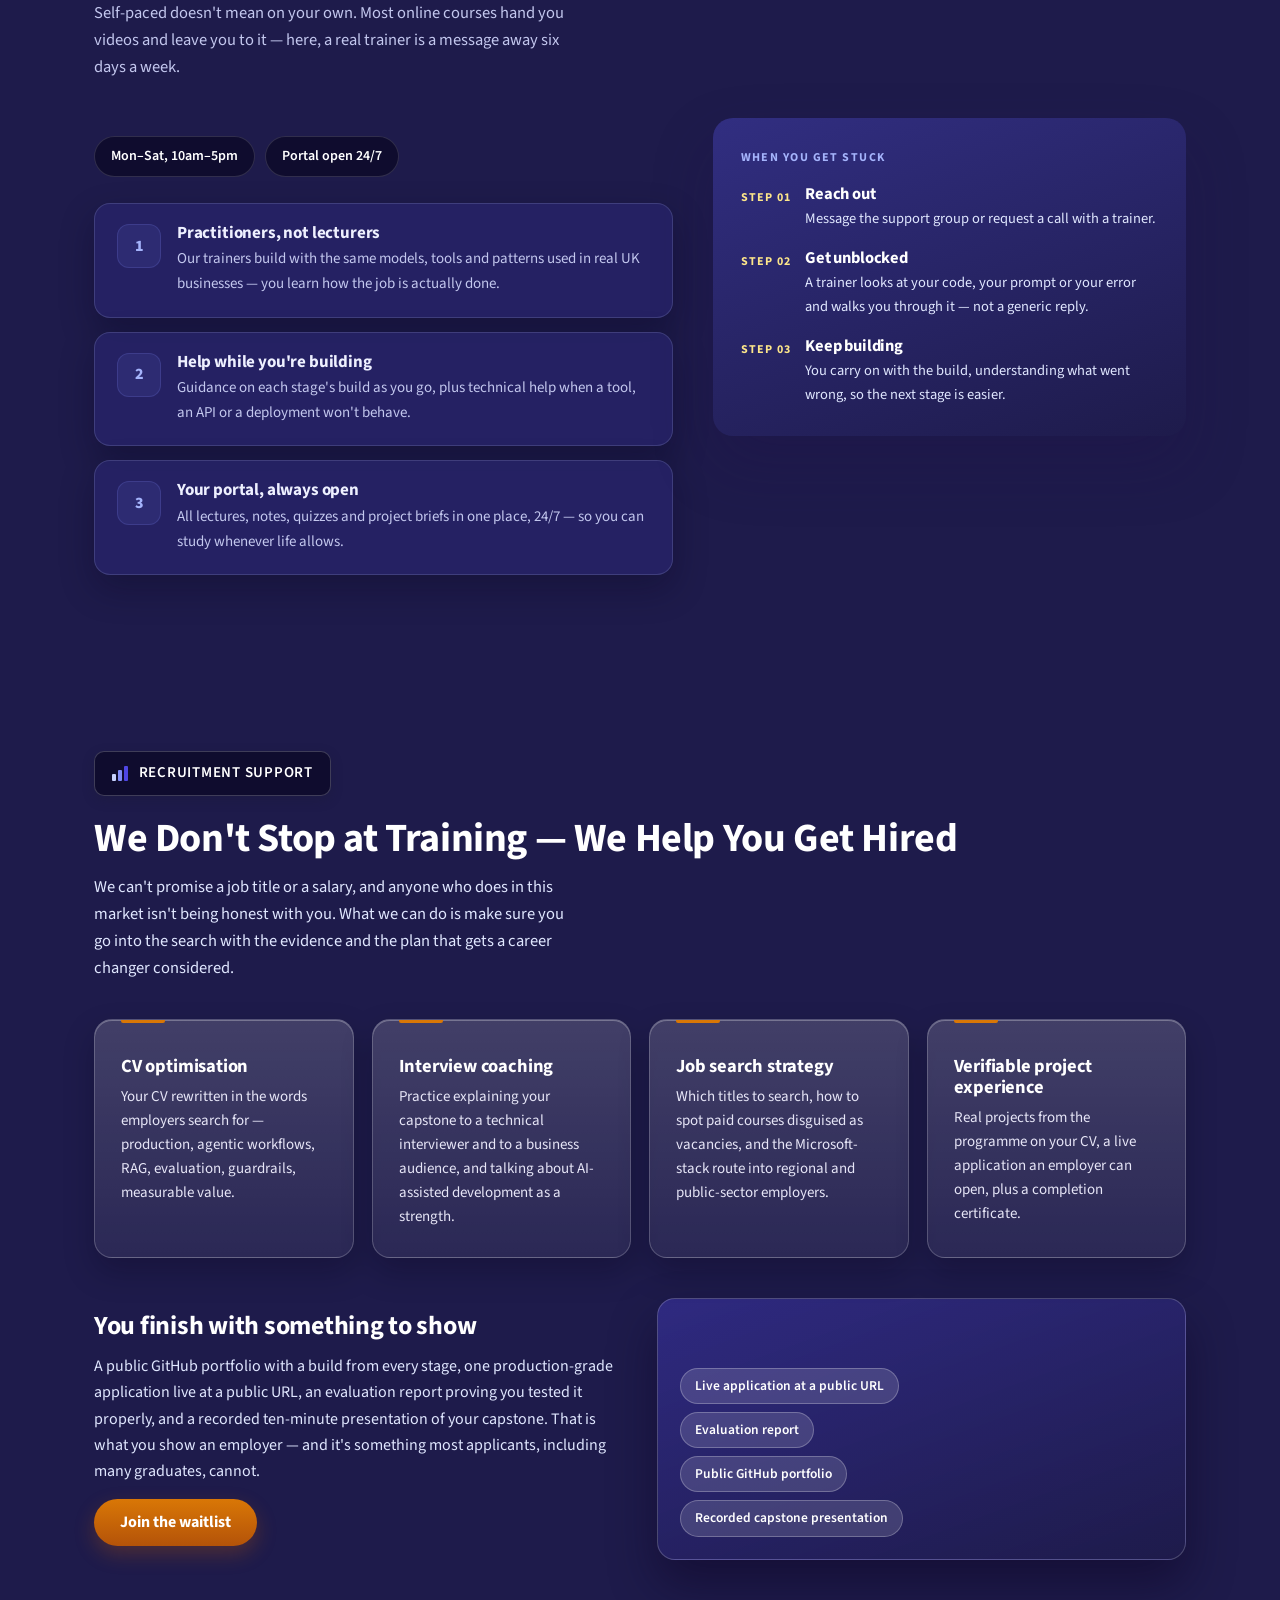
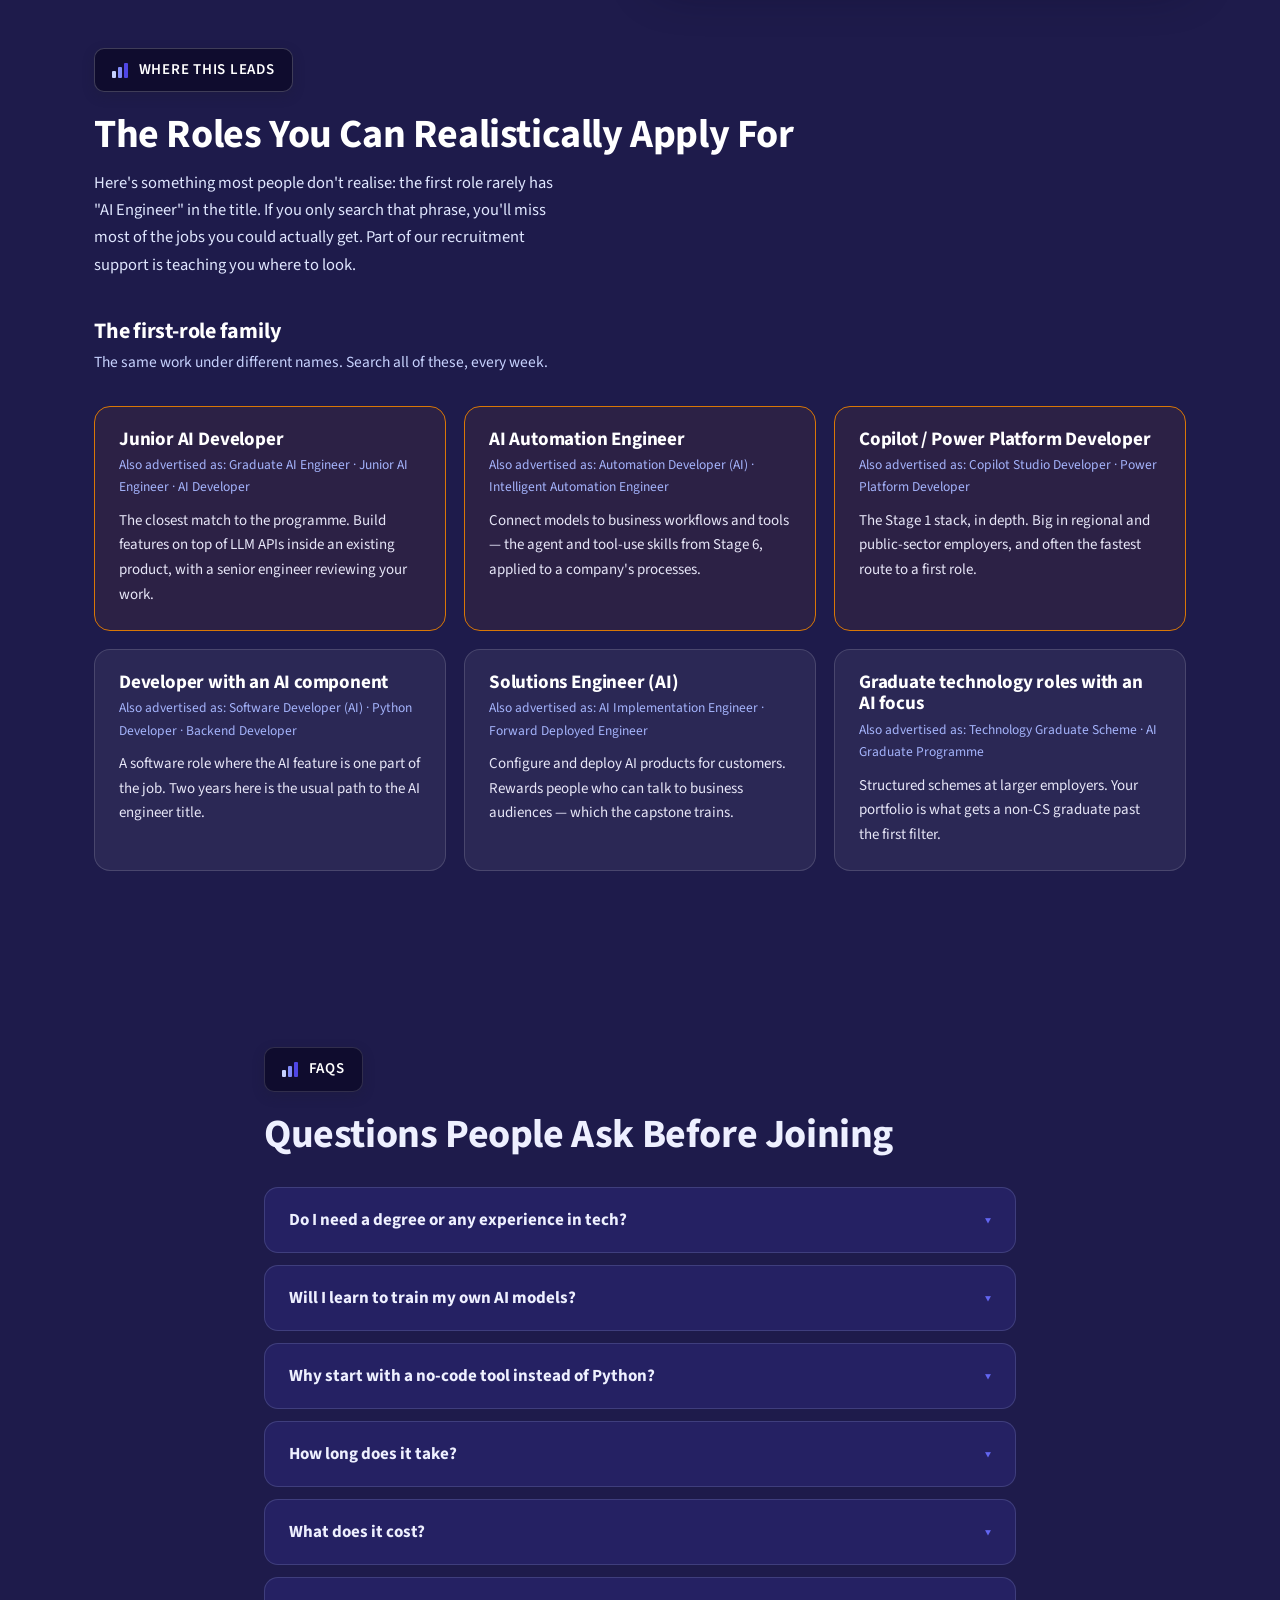
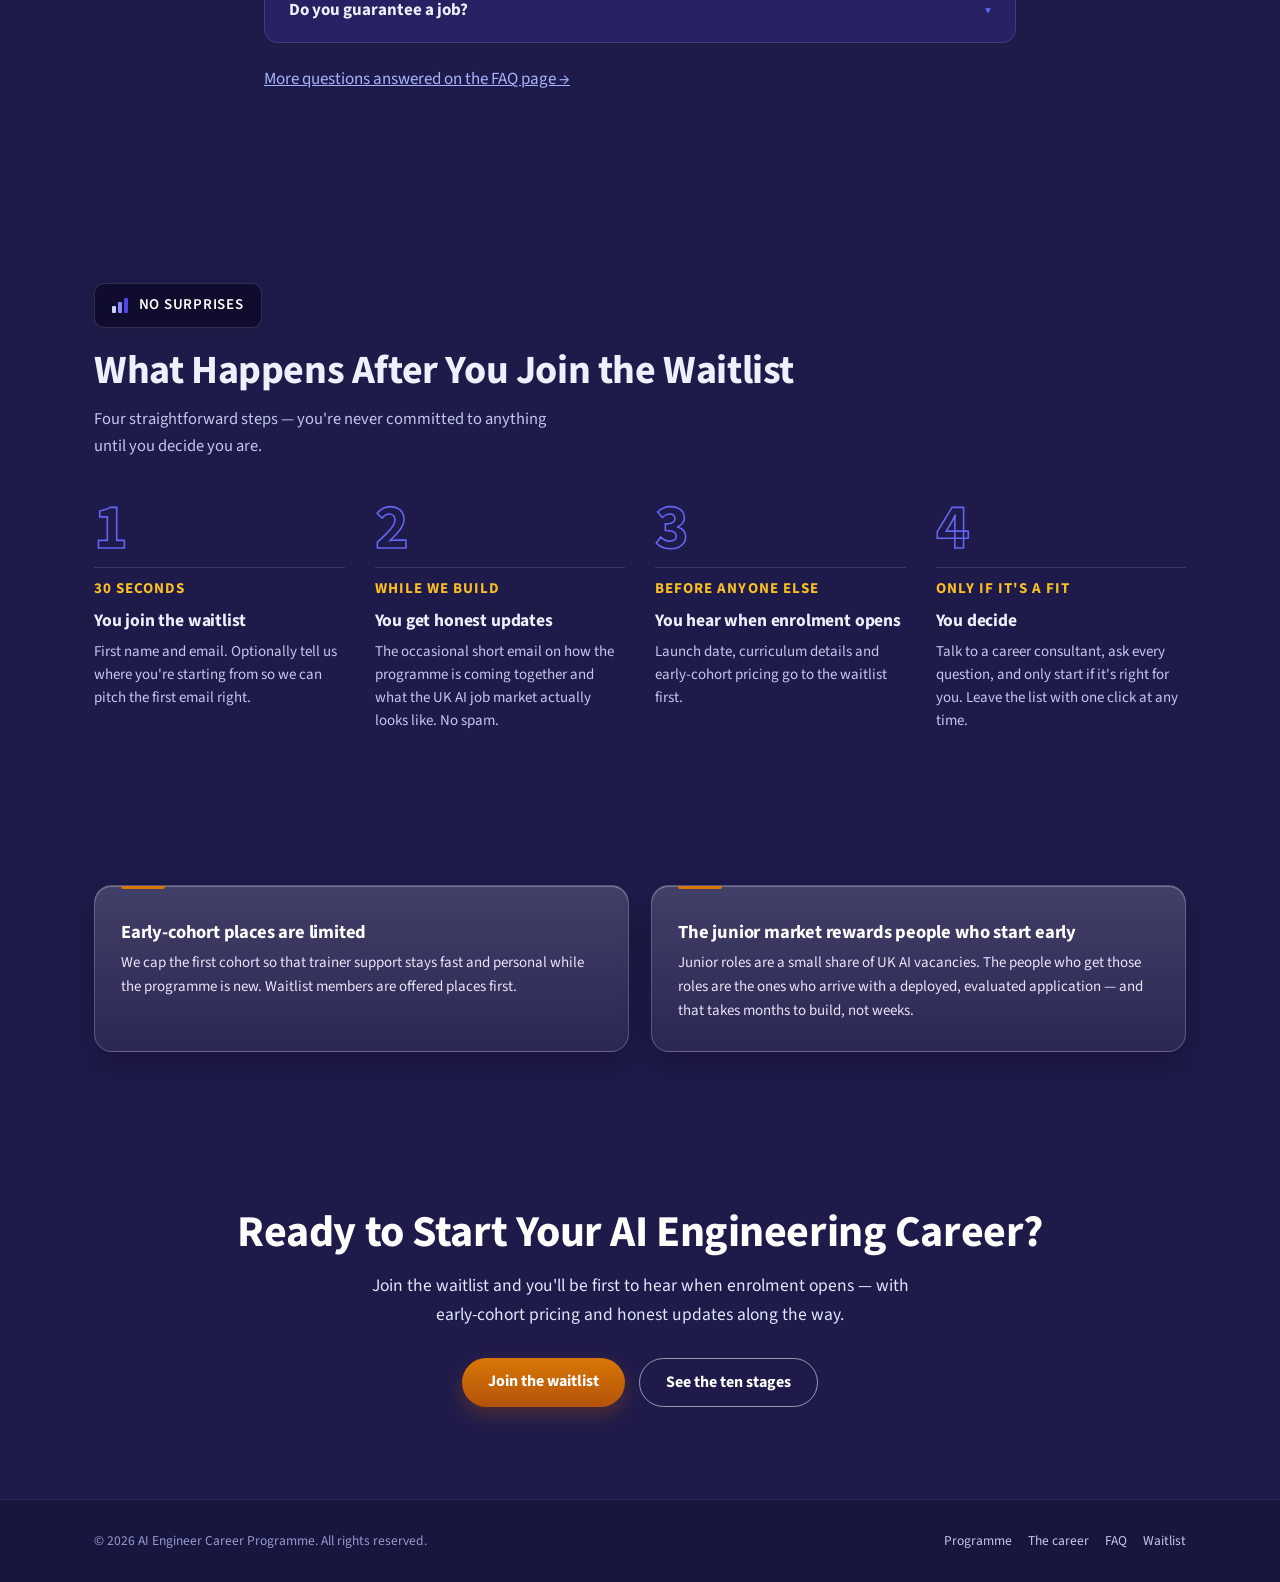
==== commit 68002930: "Add dot-matrix scroll story section to the home page A new full-screen section after the hero tells " ====
--- a/index.html
+++ b/index.html
@@ -73,6 +73,17 @@
 </div></div>
 
 
+<section class="story" id="story" aria-label="The programme in five steps">
+  <div class="story-stage"><canvas class="story-canvas" aria-hidden="true"></canvas></div>
+  <div class="container story-chapters">
+    <div class="story-ch" data-word="LOST?"><span class="k">Where you are</span><h2>Feel locked out of AI?</h2><p>Every course starts with maths and never gets near a real job.</p></div>
+    <div class="story-ch" data-word="LEARN"><span class="k">The method</span><h2>Learn the job, not the theory</h2><p>Theory told as a story, then a full no-code workflow, then Python, one build at a time.</p></div>
+    <div class="story-ch" data-word="BUILD"><span class="k">Ten stages</span><h2>Build something at every stage</h2><p>From your first Copilot Studio assistant to a retrieval-augmented, tool-using application.</p></div>
+    <div class="story-ch" data-word="SHIP IT"><span class="k">Deploy</span><h2>Put it live at a public URL</h2><p>Tested, evaluated and documented, so you can show it to an employer and defend it.</p></div>
+    <div class="story-ch" data-word="HIRED"><span class="k">Get hired</span><h2>Walk into interviews with proof</h2><p>A CV rewrite, interview coaching and a realistic job search plan when you finish.</p><a class="btn btn-accent" href="/waitlist">Join the waitlist</a></div>
+  </div>
+</section>
+
 <section class="fade"><div class="container">
   <span class="badge"><i><span></span><span></span><span></span></i>Does This Sound Familiar?</span>
   <h2>You're Not Locked Out of AI Because You Can't Code</h2>
@@ -334,5 +345,6 @@
 <div class="sticky-cta"><a class="btn btn-accent" href="/waitlist">Join the waitlist &middot; enrolment opening soon</a></div>
 <script src="/app.js"></script>
 <script src="/signal.js"></script>
+<script src="/story.js"></script>
 </body>
 </html>
--- a/styles.css
+++ b/styles.css
@@ -482,3 +482,18 @@
 footer{background:rgba(22,19,58,.7);border-top-color:var(--line-soft)}
 footer a:hover{color:#fff}
 .side-card .leave .k,.facts .k,.truth .k,.ladder .t,.tool .order,.steps4 .when,.route .route-list small,.module h3 .tag{color:#fbbf24}
+
+/* home page scroll story: the headline word is drawn in dots (story.js) and stays pinned
+   while five chapters scroll past underneath it */
+.story{position:relative;padding:0}
+.story-stage{position:sticky;top:0;height:100vh;height:100svh;margin-bottom:-100vh;margin-bottom:-100svh;pointer-events:none}
+.story-canvas{display:block;width:100%;height:100%}
+.story-chapters{position:relative}
+.story-ch{min-height:100vh;min-height:100svh;display:flex;flex-direction:column;justify-content:flex-end;gap:10px;padding:0 0 14vh;max-width:640px}
+.story-ch .k{font-size:13px;font-weight:700;letter-spacing:.14em;text-transform:uppercase;color:var(--i300)}
+.story-ch h2{color:#fff;text-wrap:balance}
+.story-ch p{color:var(--ink-soft);font-size:18px;margin:0;max-width:46ch}
+.story-ch .btn{align-self:flex-start;margin-top:12px}
+/* without the canvas (no JavaScript), each chapter shows its word as plain text */
+.story:not(.is-live) .story-ch::before{content:attr(data-word);font-size:clamp(48px,11vw,140px);font-weight:800;line-height:1;color:rgba(255,255,255,.9);margin-bottom:auto;padding-top:14vh}
+@media (max-width:760px){.story-ch{padding-bottom:12vh}.story-ch p{font-size:16.5px}}
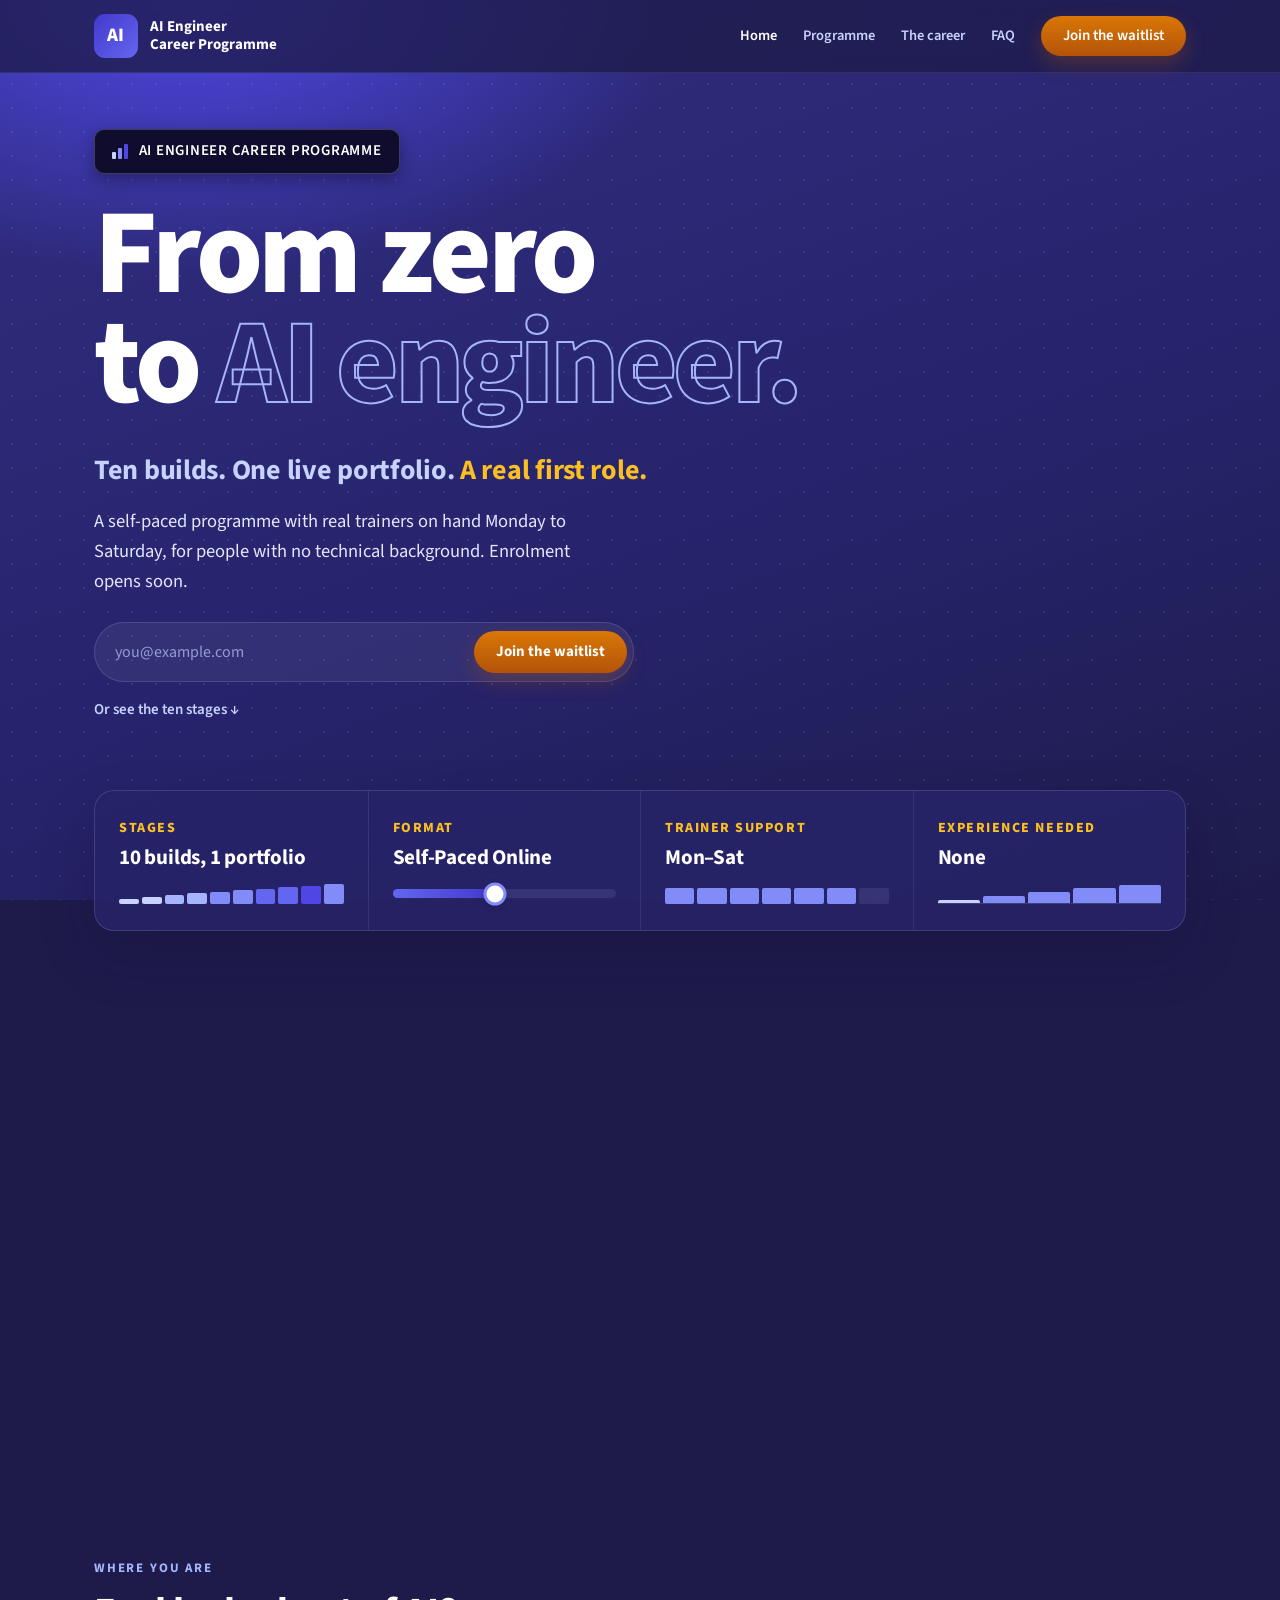
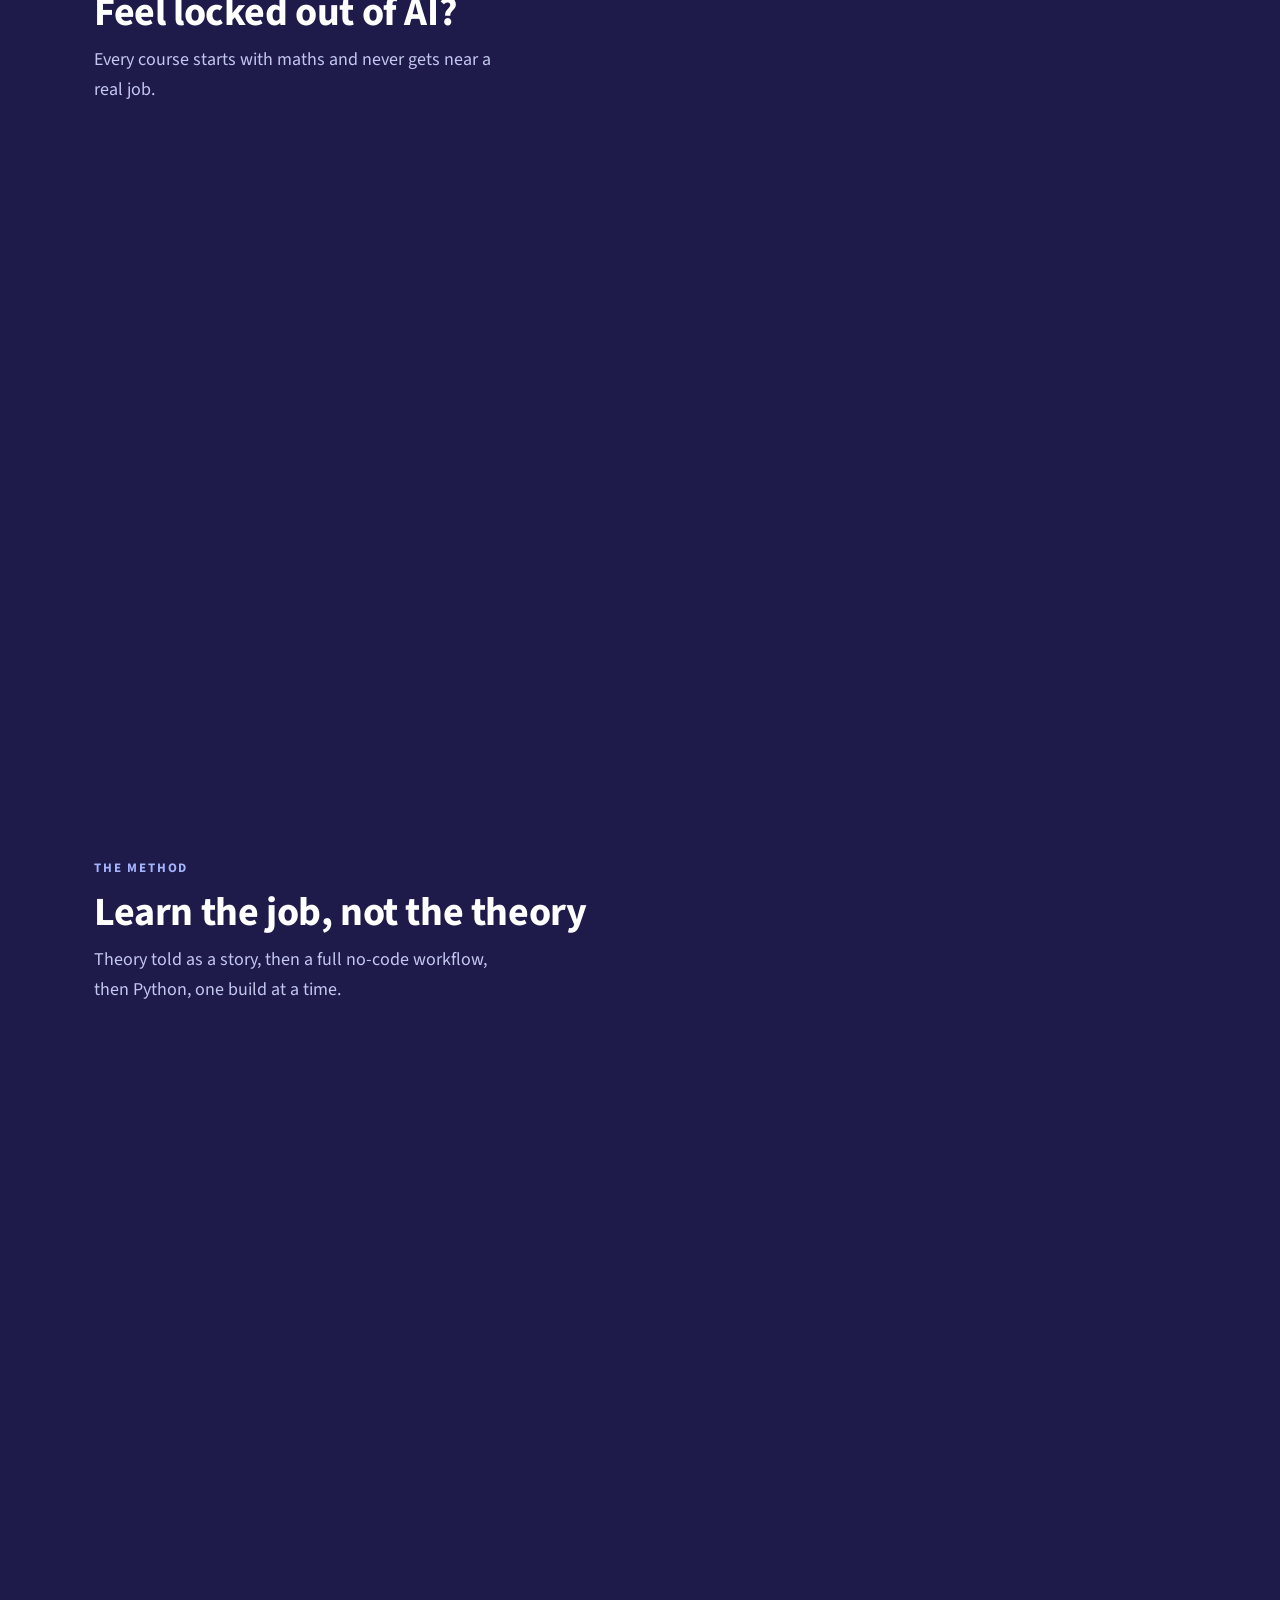
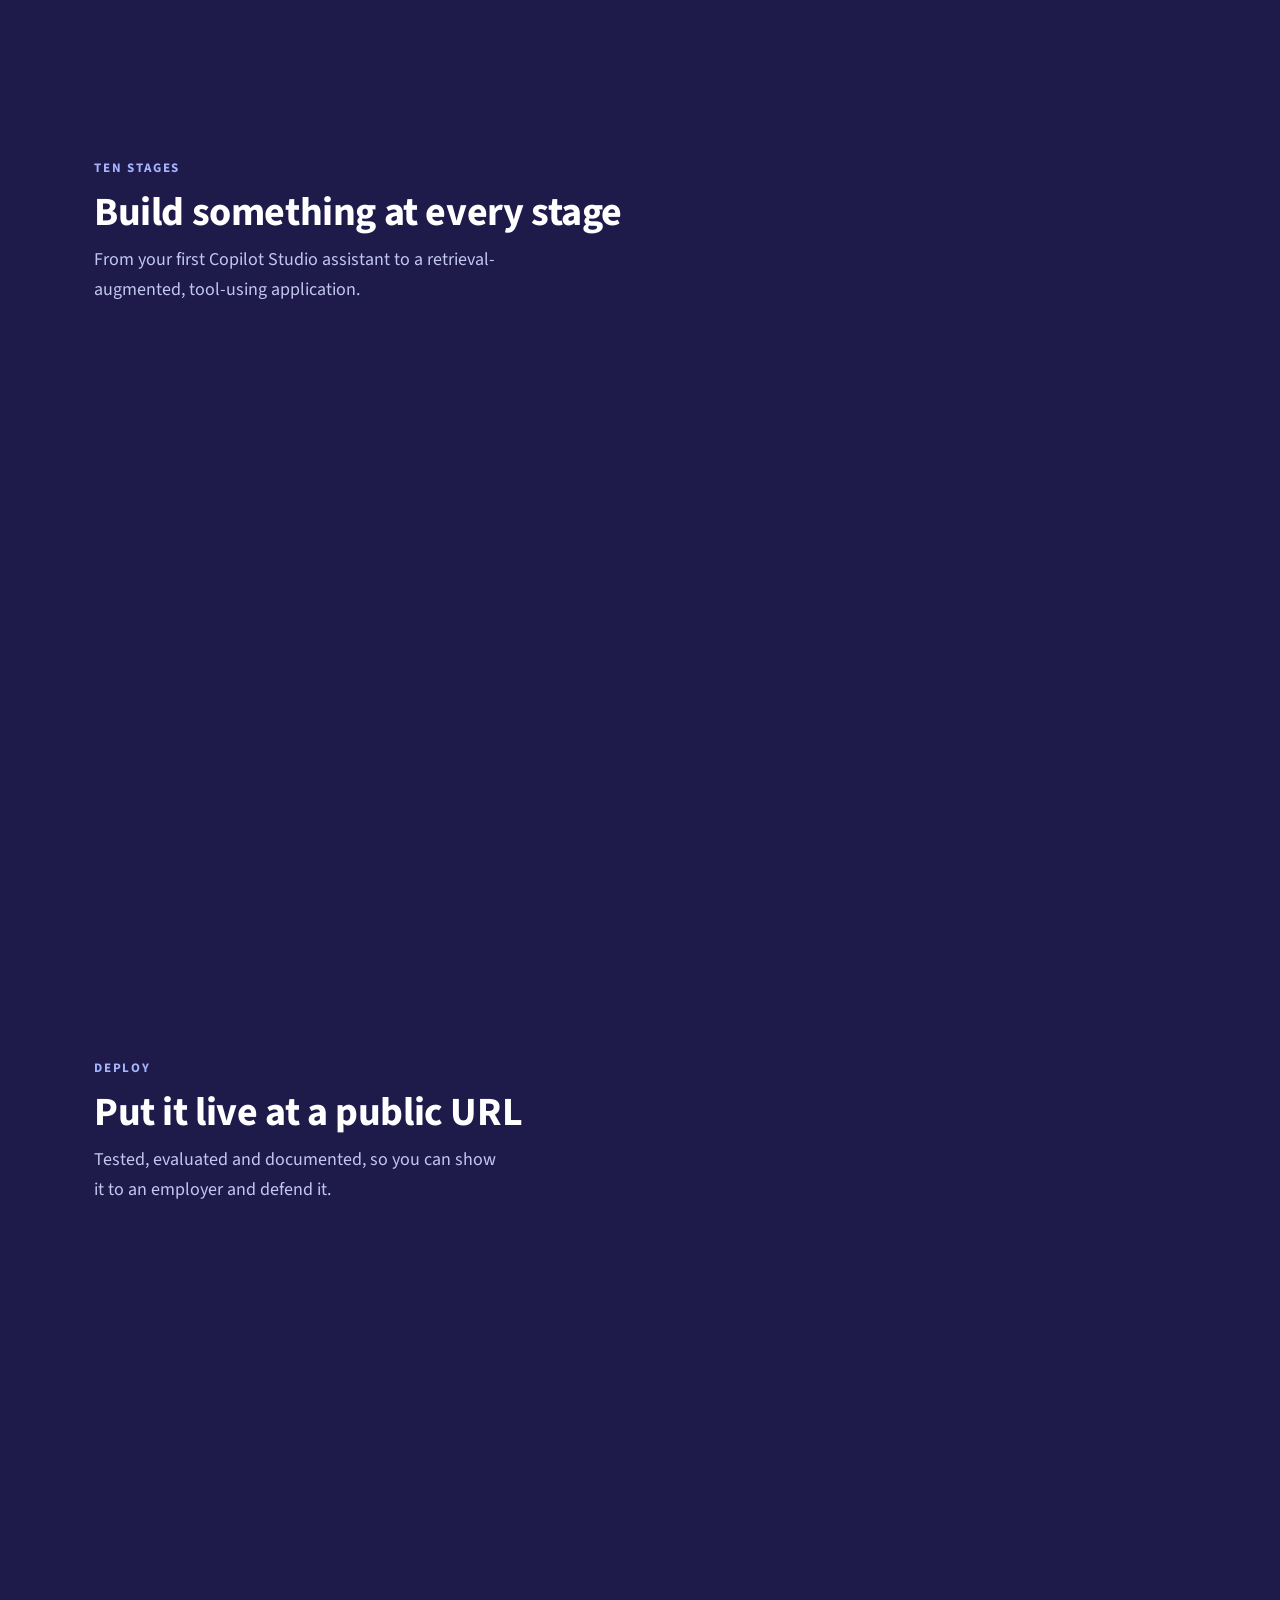
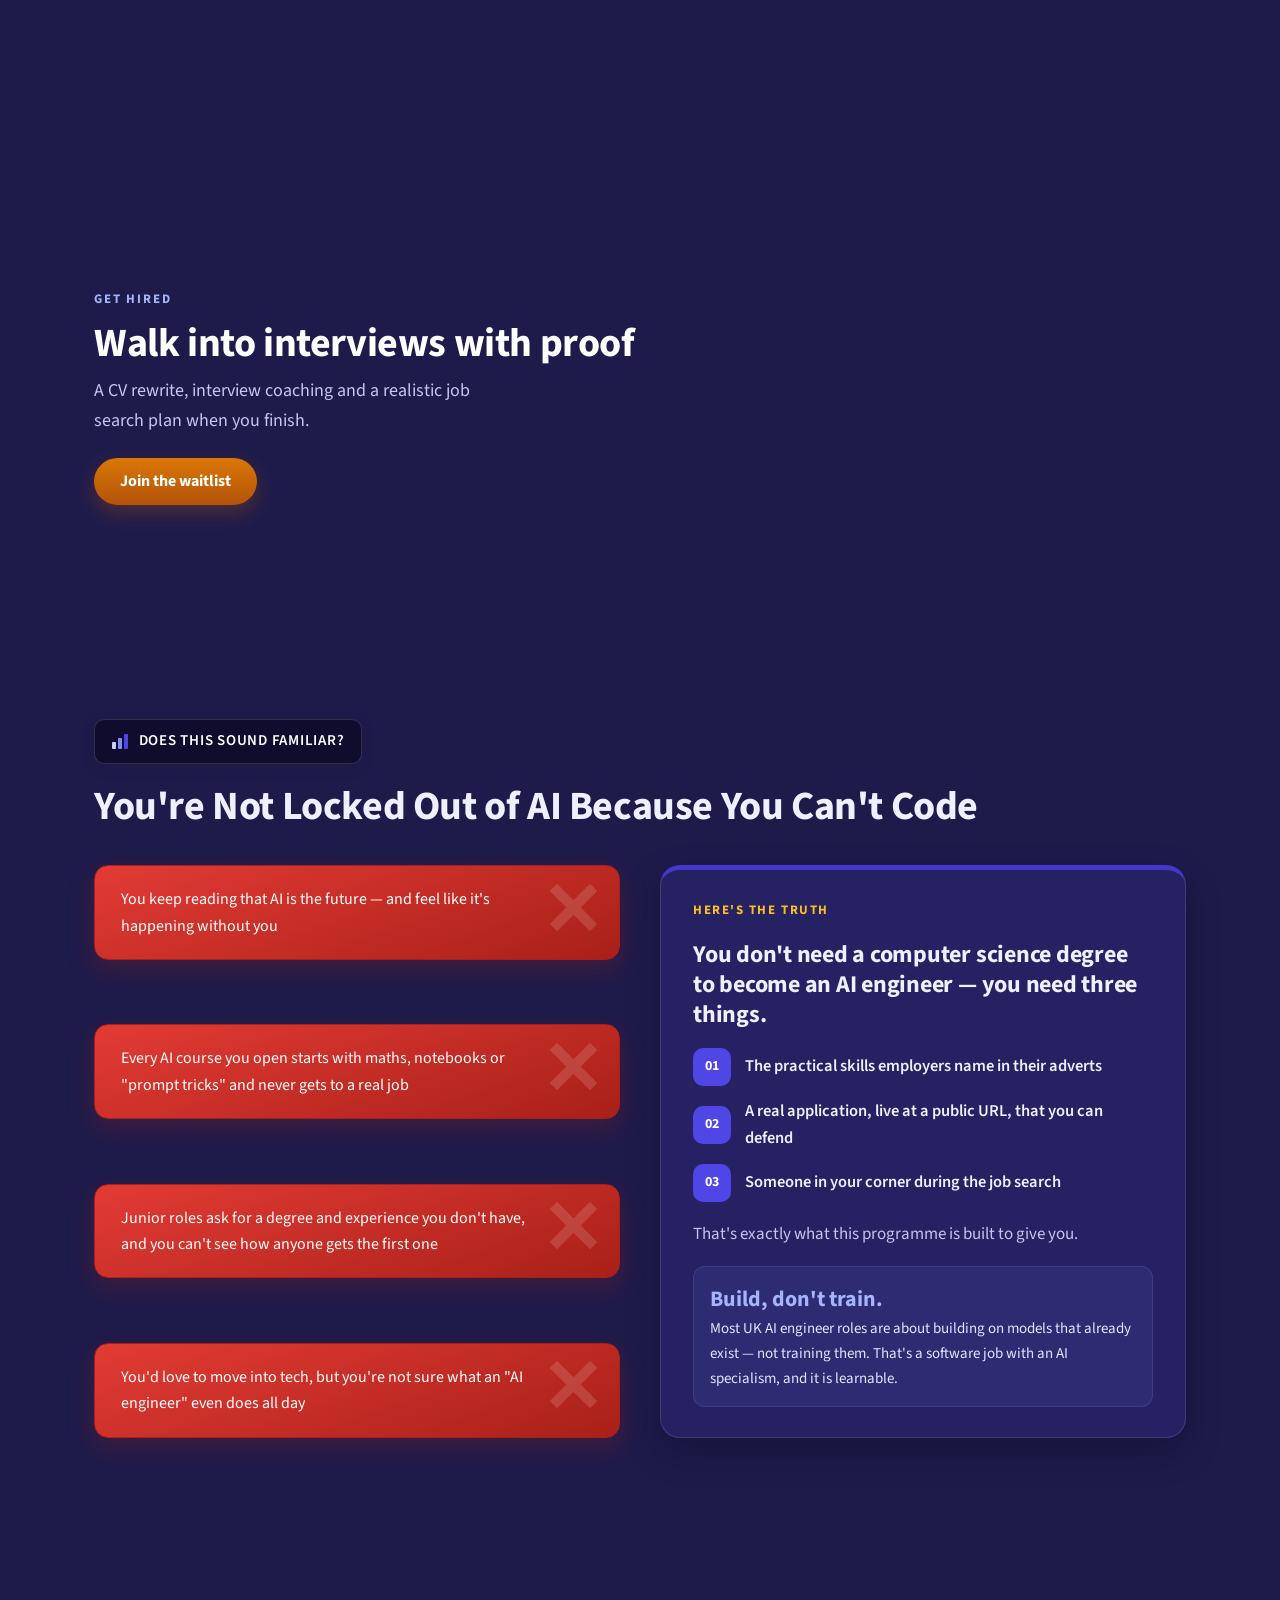
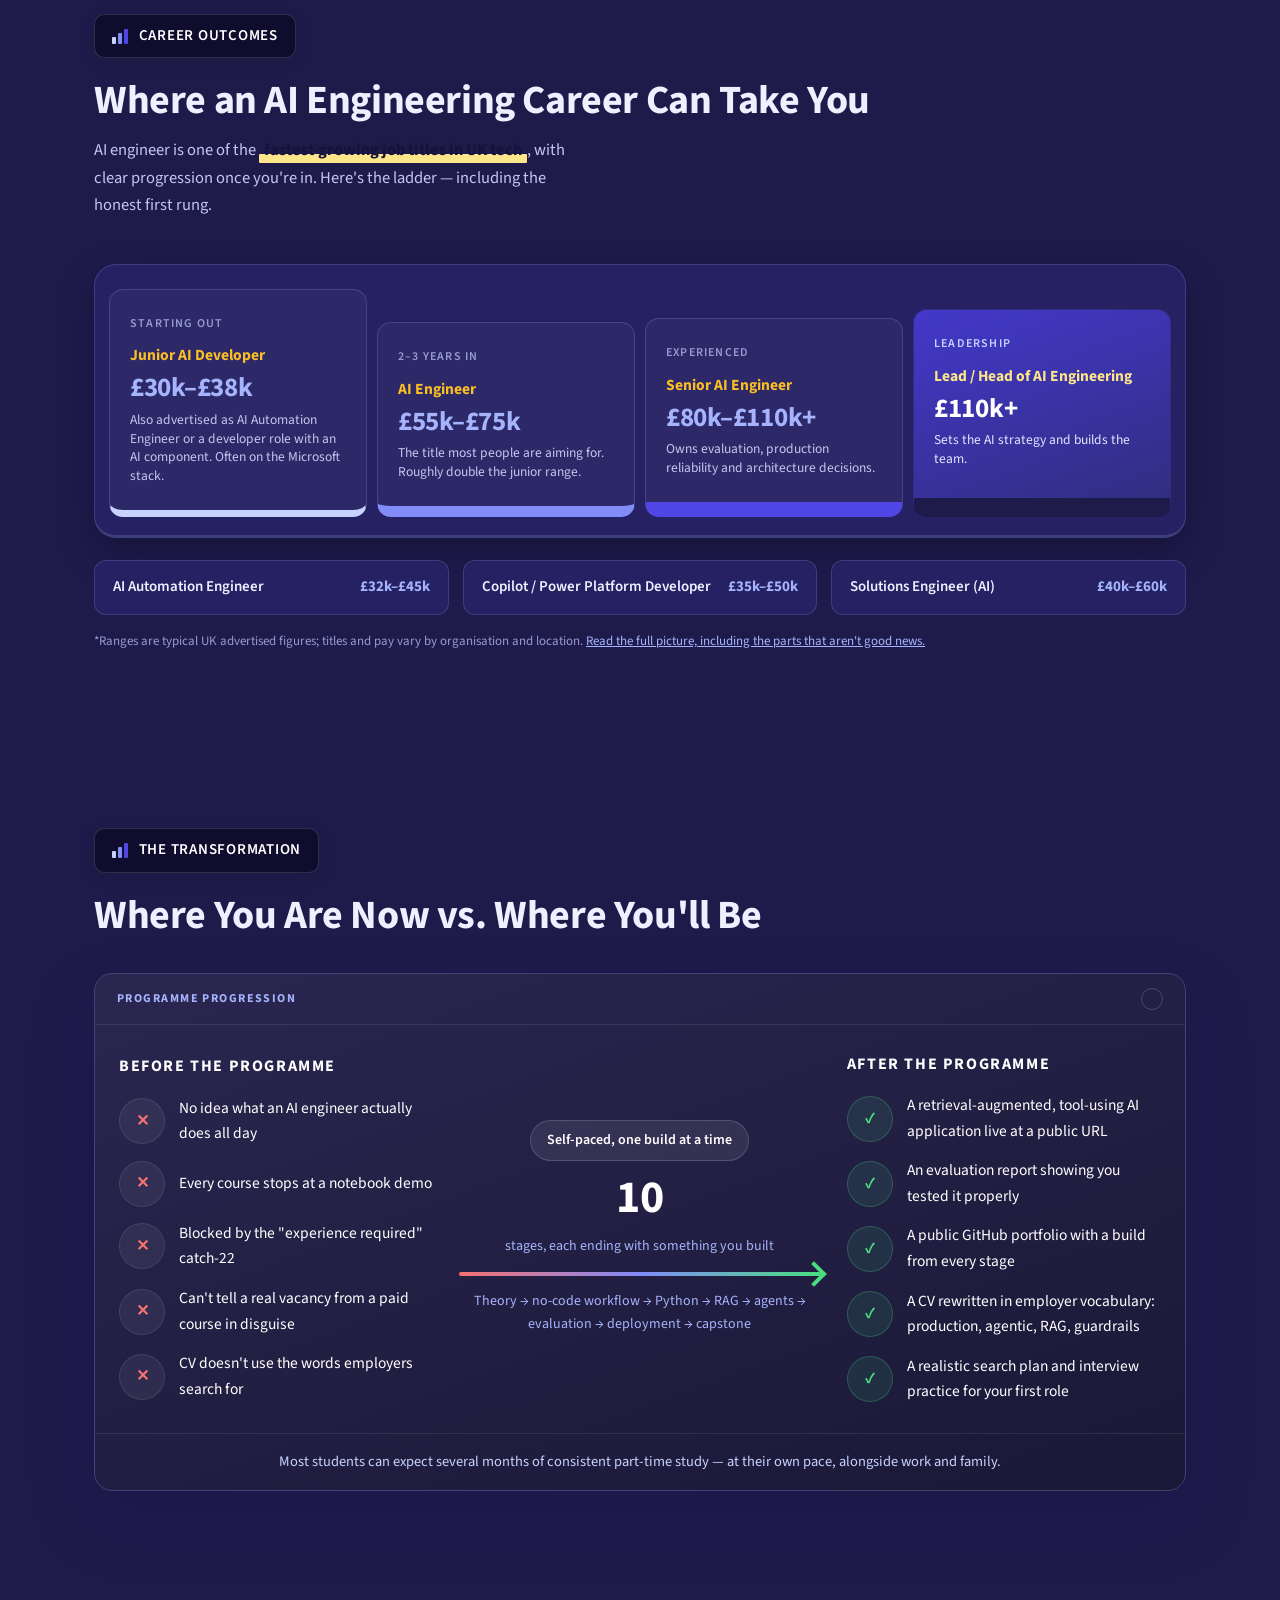
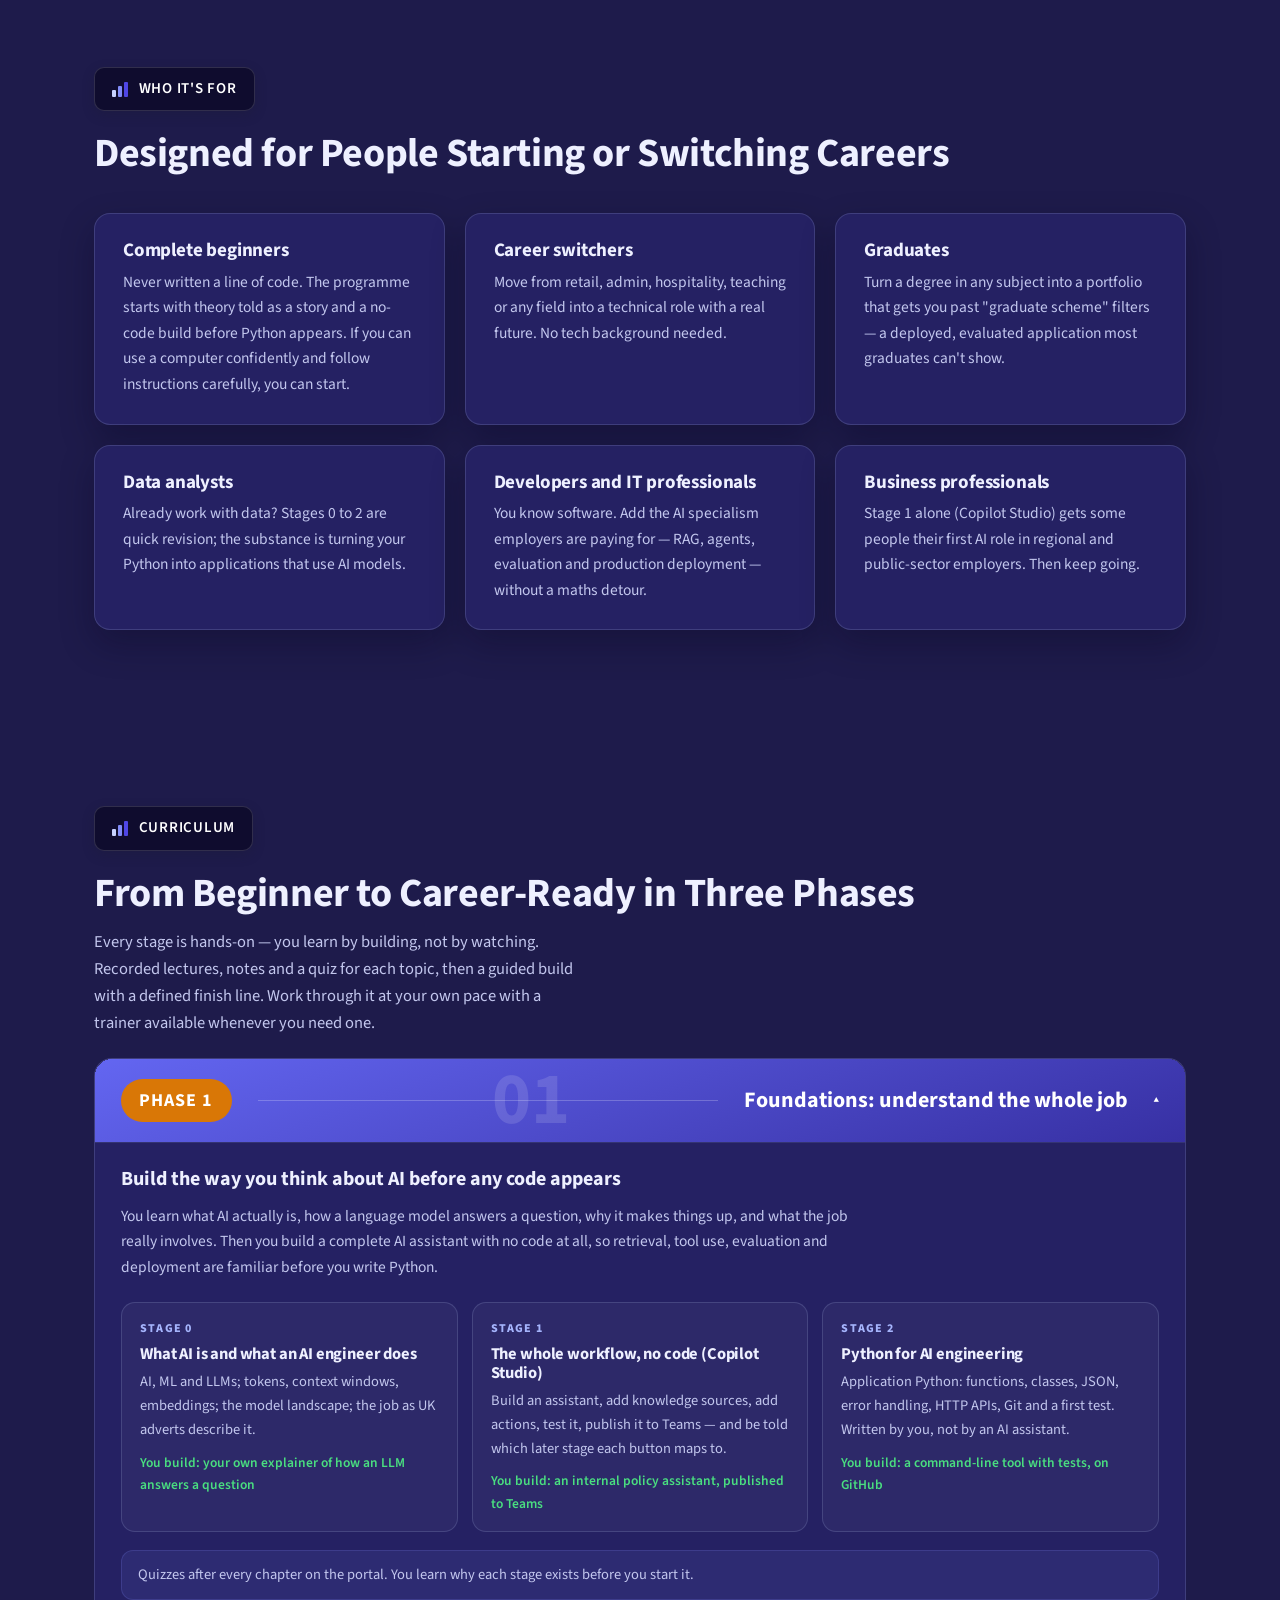
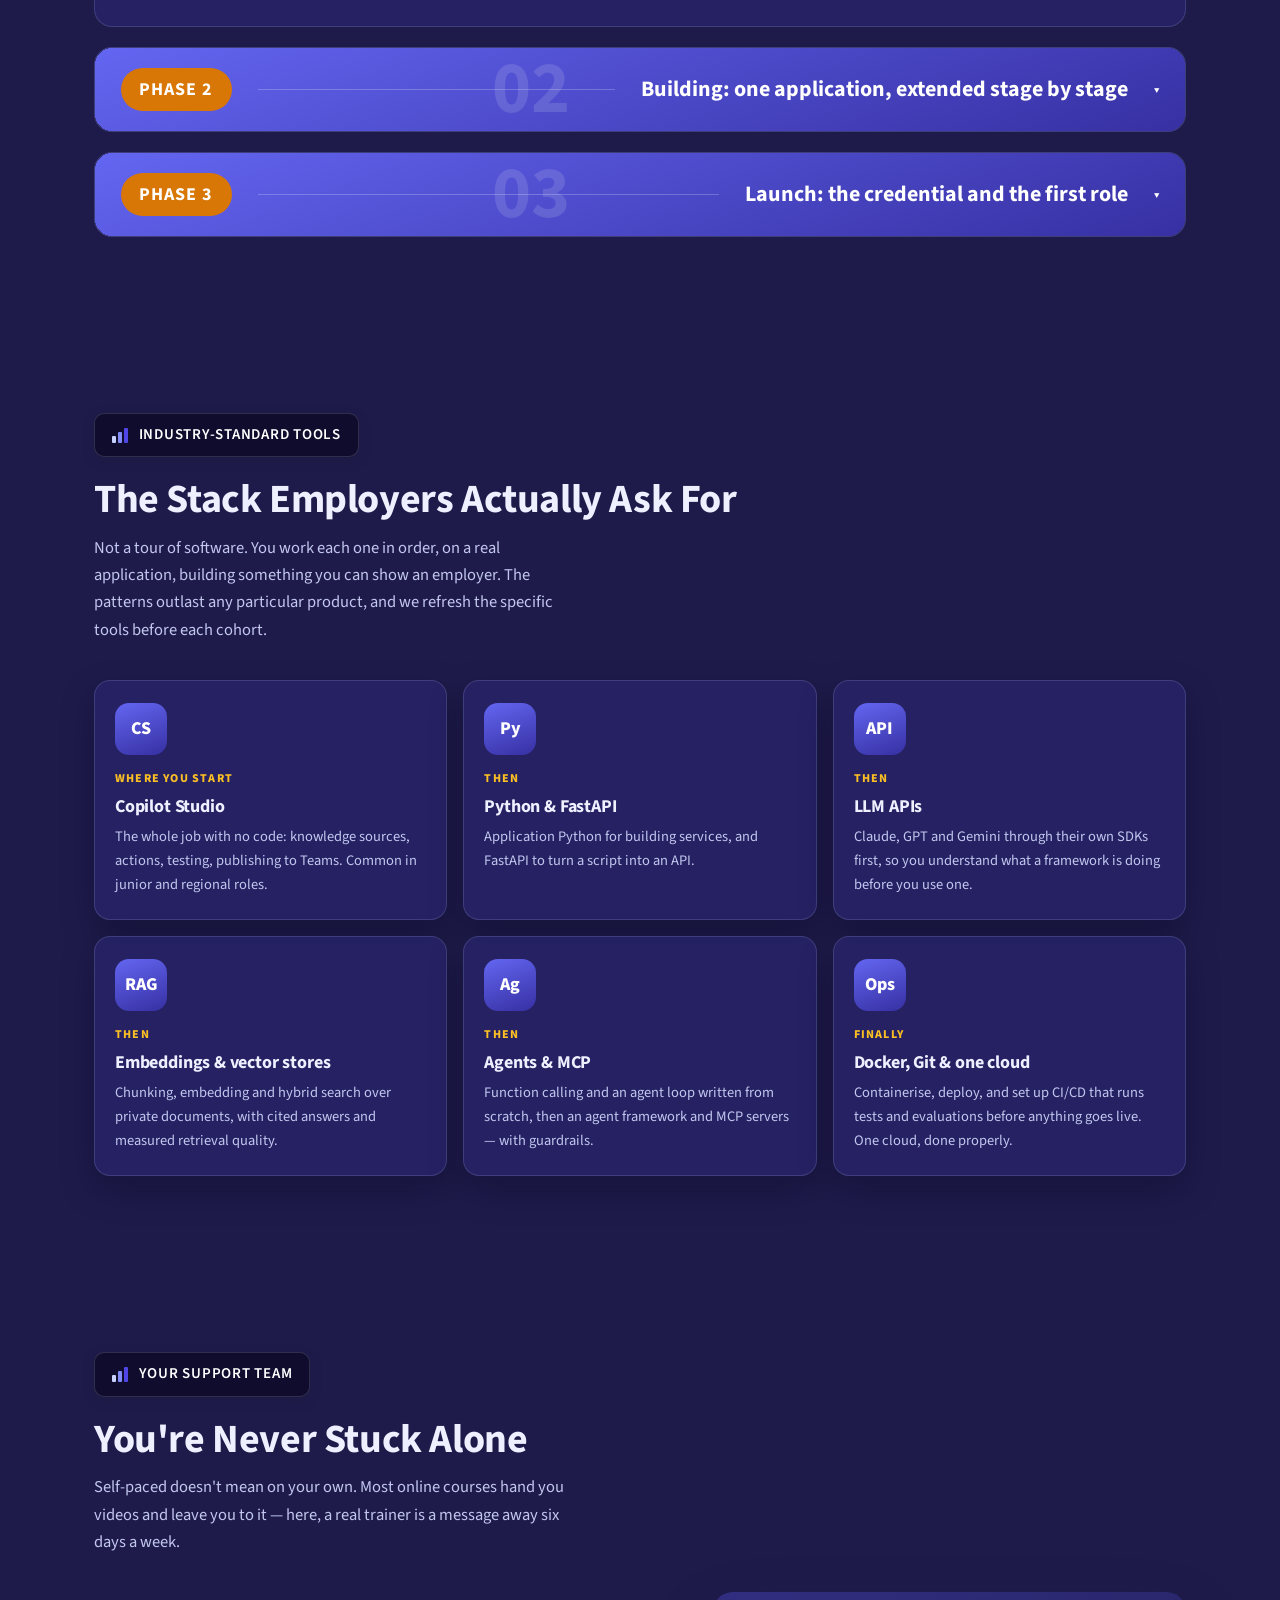
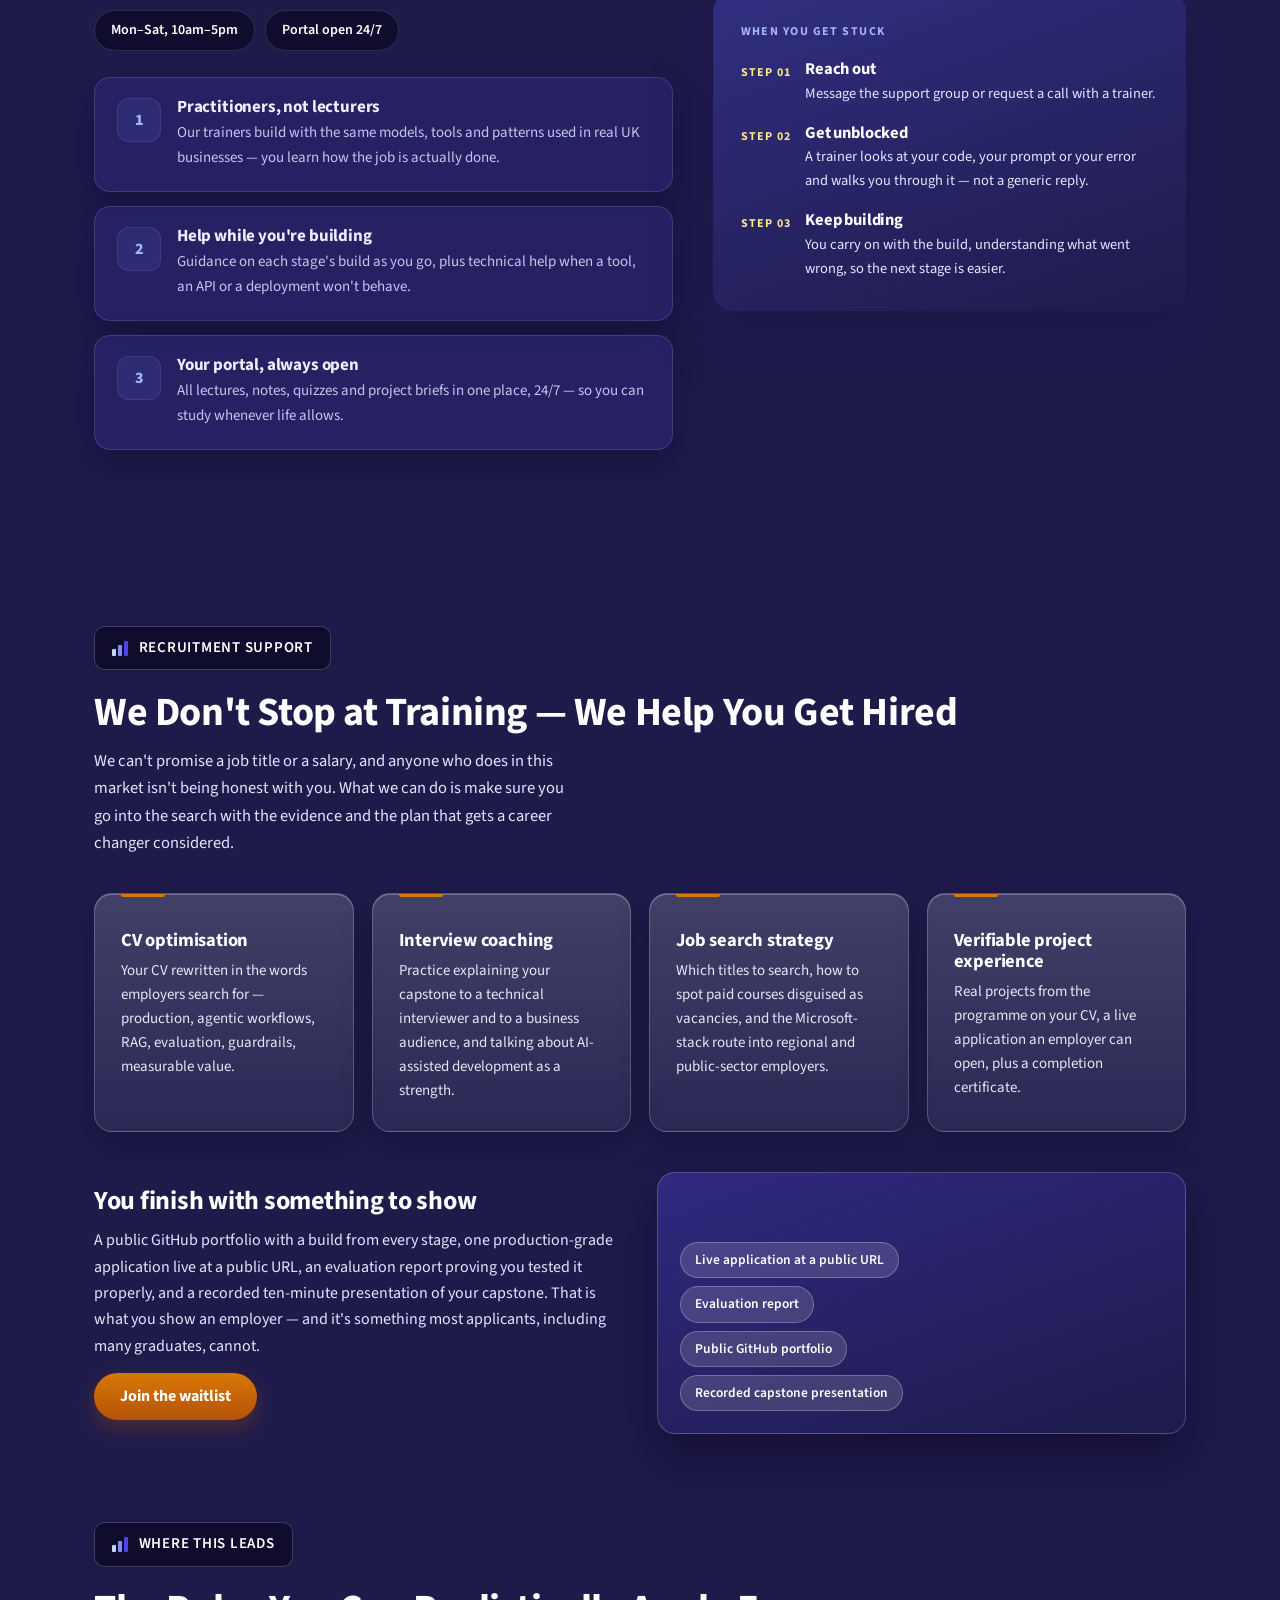
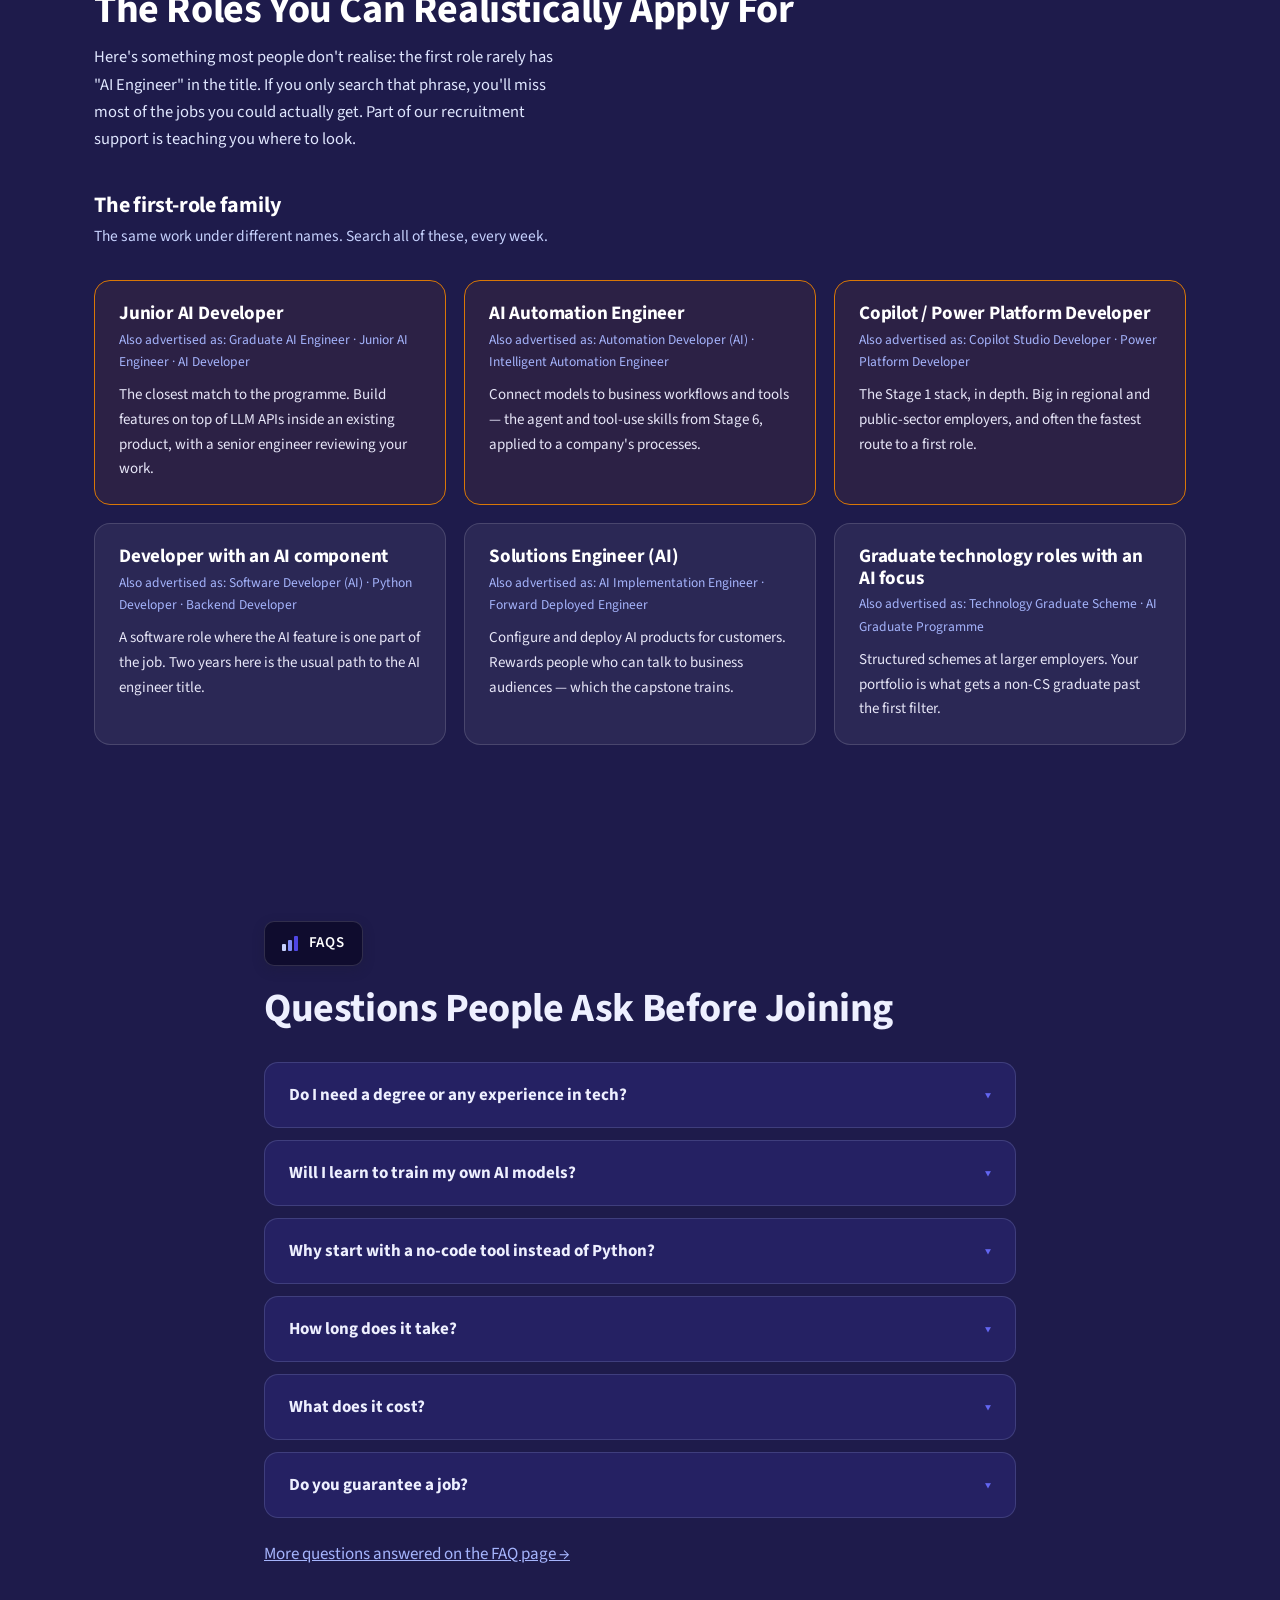
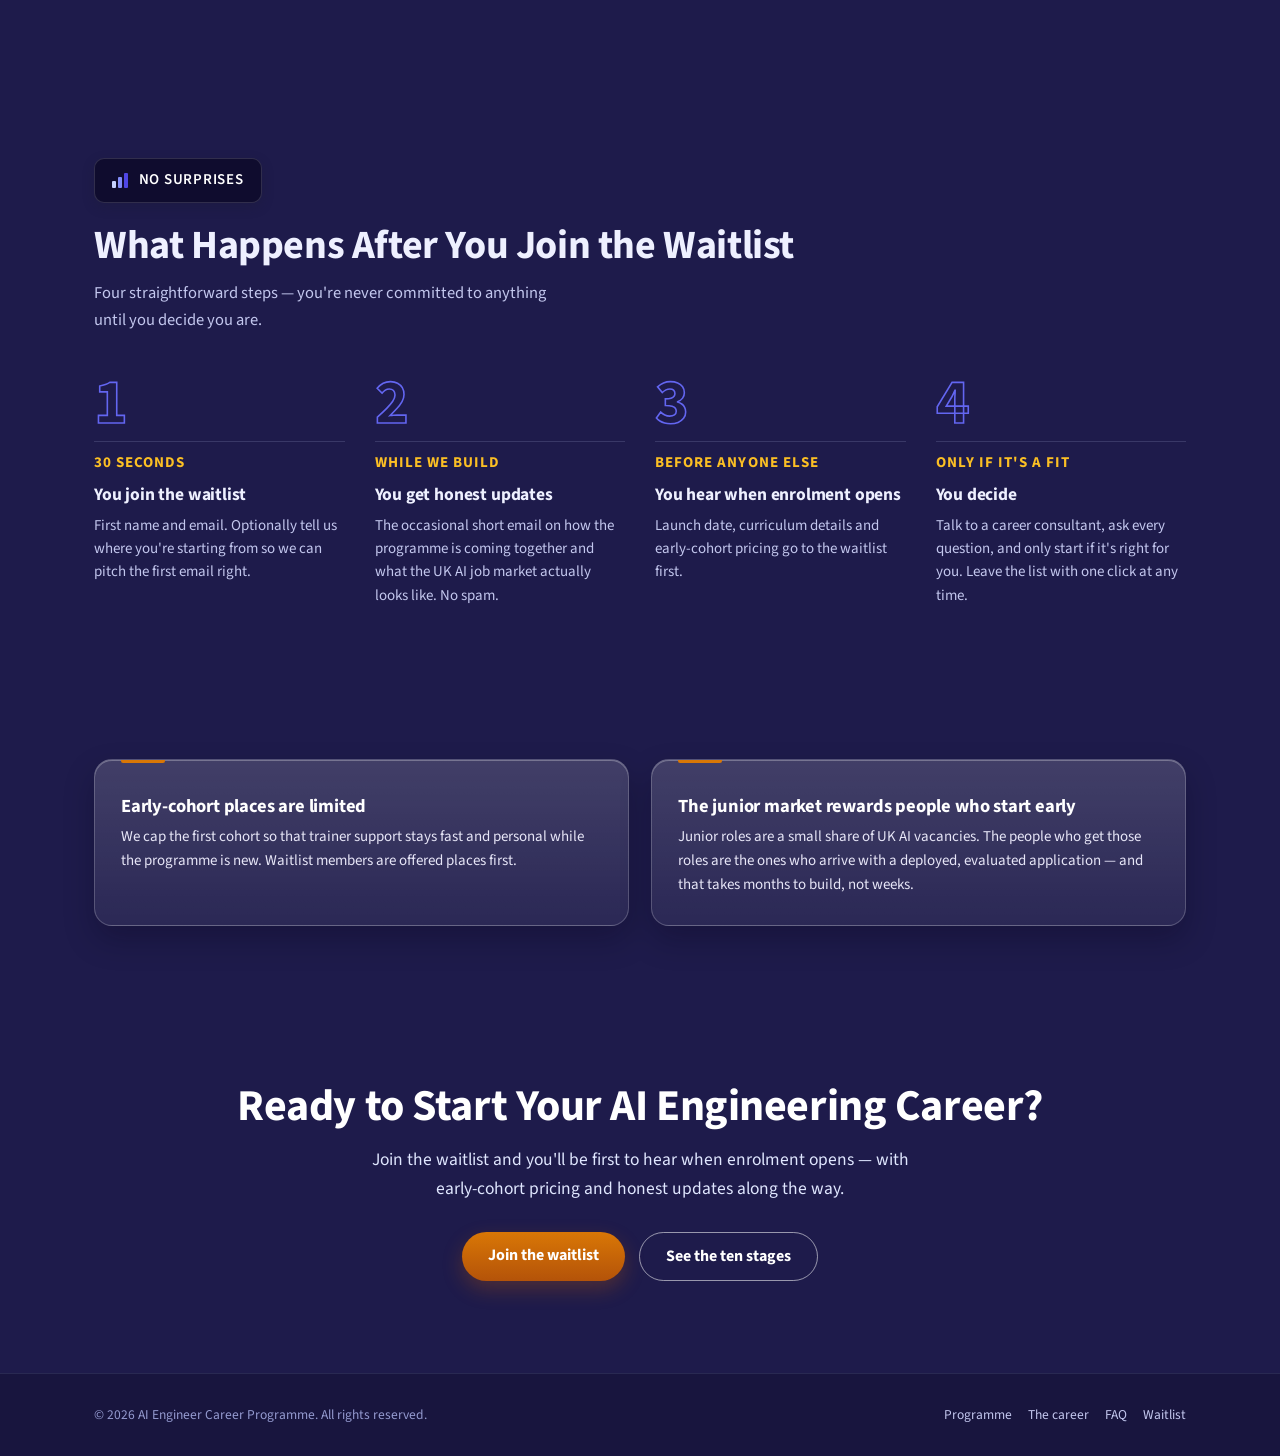
==== commit 7a3e26f6: "Redesign home page hero as an editorial statement Replaces the two-column hero (headline, tick list " ====
--- a/index.html
+++ b/index.html
@@ -27,39 +27,18 @@
     <a class="btn btn-accent" href="/waitlist">Join the waitlist</a>
   </nav>
 </div></header>
-<div class="hero" id="top">
+<div class="hero hero-ed" id="top">
   <div class="container">
-    <div>
-      <span class="badge on-dark"><i><span></span><span></span><span></span></i>AI Engineer Career Programme</span>
-      <h1>Become an AI Engineer, Starting From&nbsp;Zero</h1>
-      <p class="sub">A step-by-step career programme that takes you from no technical background to a working AI application you built, tested and deployed yourself — plus an honest plan for landing your first role. Theory first, then a no-code full workflow, then code, one build at a time.</p>
-      <ul class="ticks">
-        <li>Learn the job employers actually advertise: LLM APIs, RAG, agents, evaluation and deployment</li>
-        <li>Build the whole workflow with no code first, so Python arrives with context</li>
-        <li>Real trainers on hand Monday–Saturday whenever you get stuck</li>
-        <li>CV rewrite, interview coaching and a realistic job search plan when you finish</li>
-      </ul>
-    </div>
-
-    <div class="side-card" id="join">
-      <h3>Enrolment opens soon</h3>
-      <p>The programme is being built and tested now. Join the waitlist and you'll get the launch date first, early-cohort pricing, and the occasional honest email about the UK AI job market.</p>
-      <ul class="pills"><li>Takes 30 seconds</li><li>No CV needed</li><li>No obligation</li><li>Leave with one click</li></ul>
-      <div class="quote">
-        <p>&ldquo;I can build, evaluate and deploy a retrieval-augmented, tool-using AI application in Python on a major cloud, and I have one live that you can try.&rdquo;</p>
-        <small>What every graduate of this programme can say — and it covers the core of what UK employers ask for.</small>
-      </div>
-      <div class="leave">
-        <div class="k">What you leave with</div>
-        <ul>
-          <li><b>1</b>A retrieval-augmented, tool-using AI application live at a public URL</li>
-          <li><b>2</b>An evaluation report and a public GitHub portfolio, one build per stage</li>
-          <li><b>3</b>A CV in employer vocabulary, interview practice and a realistic search plan</li>
-        </ul>
-      </div>
-      <a class="btn btn-accent btn-block" href="/waitlist">Join the waitlist</a>
-      <p class="fine">We store your name and email to contact you about this programme only.</p>
-    </div>
+    <span class="badge on-dark"><i><span></span><span></span><span></span></i>AI Engineer Career Programme</span>
+    <h1 class="hero-big">From zero<br>to <em>AI engineer.</em></h1>
+    <p class="hero-line">Ten builds. One live portfolio. <span>A real first role.</span></p>
+    <p class="sub">A self-paced programme with real trainers on hand Monday to Saturday, for people with no technical background. Enrolment opens soon.</p>
+    <form class="hero-form" action="/waitlist" method="get">
+      <label class="sr-only" for="hero-email">Email address</label>
+      <input id="hero-email" name="email" type="email" placeholder="you@example.com" autocomplete="email" inputmode="email" required>
+      <button class="btn btn-accent" type="submit">Join the waitlist</button>
+    </form>
+    <a class="hero-more" href="#curriculum">Or see the ten stages &darr;</a>
   </div>
 </div>
 
--- a/styles.css
+++ b/styles.css
@@ -497,3 +497,27 @@
 /* without the canvas (no JavaScript), each chapter shows its word as plain text */
 .story:not(.is-live) .story-ch::before{content:attr(data-word);font-size:clamp(48px,11vw,140px);font-weight:800;line-height:1;color:rgba(255,255,255,.9);margin-bottom:auto;padding-top:14vh}
 @media (max-width:760px){.story-ch{padding-bottom:12vh}.story-ch p{font-size:16.5px}}
+
+/* editorial hero: one big statement and the waitlist as a single email field */
+.sr-only{position:absolute;width:1px;height:1px;padding:0;margin:-1px;overflow:hidden;clip:rect(0,0,0,0);white-space:nowrap;border:0}
+.hero-ed{padding:56px 0 120px}
+.hero-ed .container{display:block}
+.hero h1.hero-big{font-size:clamp(44px,9.4vw,124px);line-height:.92;font-weight:800;letter-spacing:-.035em;margin:6px 0 26px;color:#fff}
+.hero-big em{font-style:normal;color:var(--i300)}
+@supports (-webkit-text-stroke:2px #000){.hero-big em{color:transparent;-webkit-text-stroke:2px var(--i300)}}
+.hero-line{font-size:clamp(20px,2.3vw,28px);font-weight:700;color:var(--i200);margin:0 0 14px;letter-spacing:-.01em}
+.hero-line span{color:#fbbf24}
+.hero-ed .sub{max-width:56ch;margin-bottom:26px}
+.hero-form{display:flex;gap:8px;align-items:center;max-width:540px;background:rgba(255,255,255,.06);border:1px solid var(--line);border-radius:999px;padding:6px 6px 6px 20px}
+.hero-form:focus-within{border-color:var(--i400);box-shadow:0 0 0 3px rgba(129,140,248,.25)}
+.hero-form input{flex:1;min-width:0;background:none;border:none;outline:none;color:var(--ink);font:inherit;font-size:16px;padding:10px 0}
+.hero-form input::placeholder{color:var(--ink-faint)}
+.hero-form .btn{flex:none;font-size:15px;padding:12px 22px}
+.hero-more{display:inline-block;margin-top:16px;color:var(--i200);font-weight:600;font-size:15px;text-decoration:none}
+.hero-more:hover{color:#fff}
+@media (max-width:520px){
+  .hero-form{flex-direction:column;align-items:stretch;border-radius:18px;padding:8px}
+  .hero-form input{padding:10px 12px}
+  .hero-form .btn{width:100%}
+  .hero-big em{-webkit-text-stroke-width:1.5px}
+}
